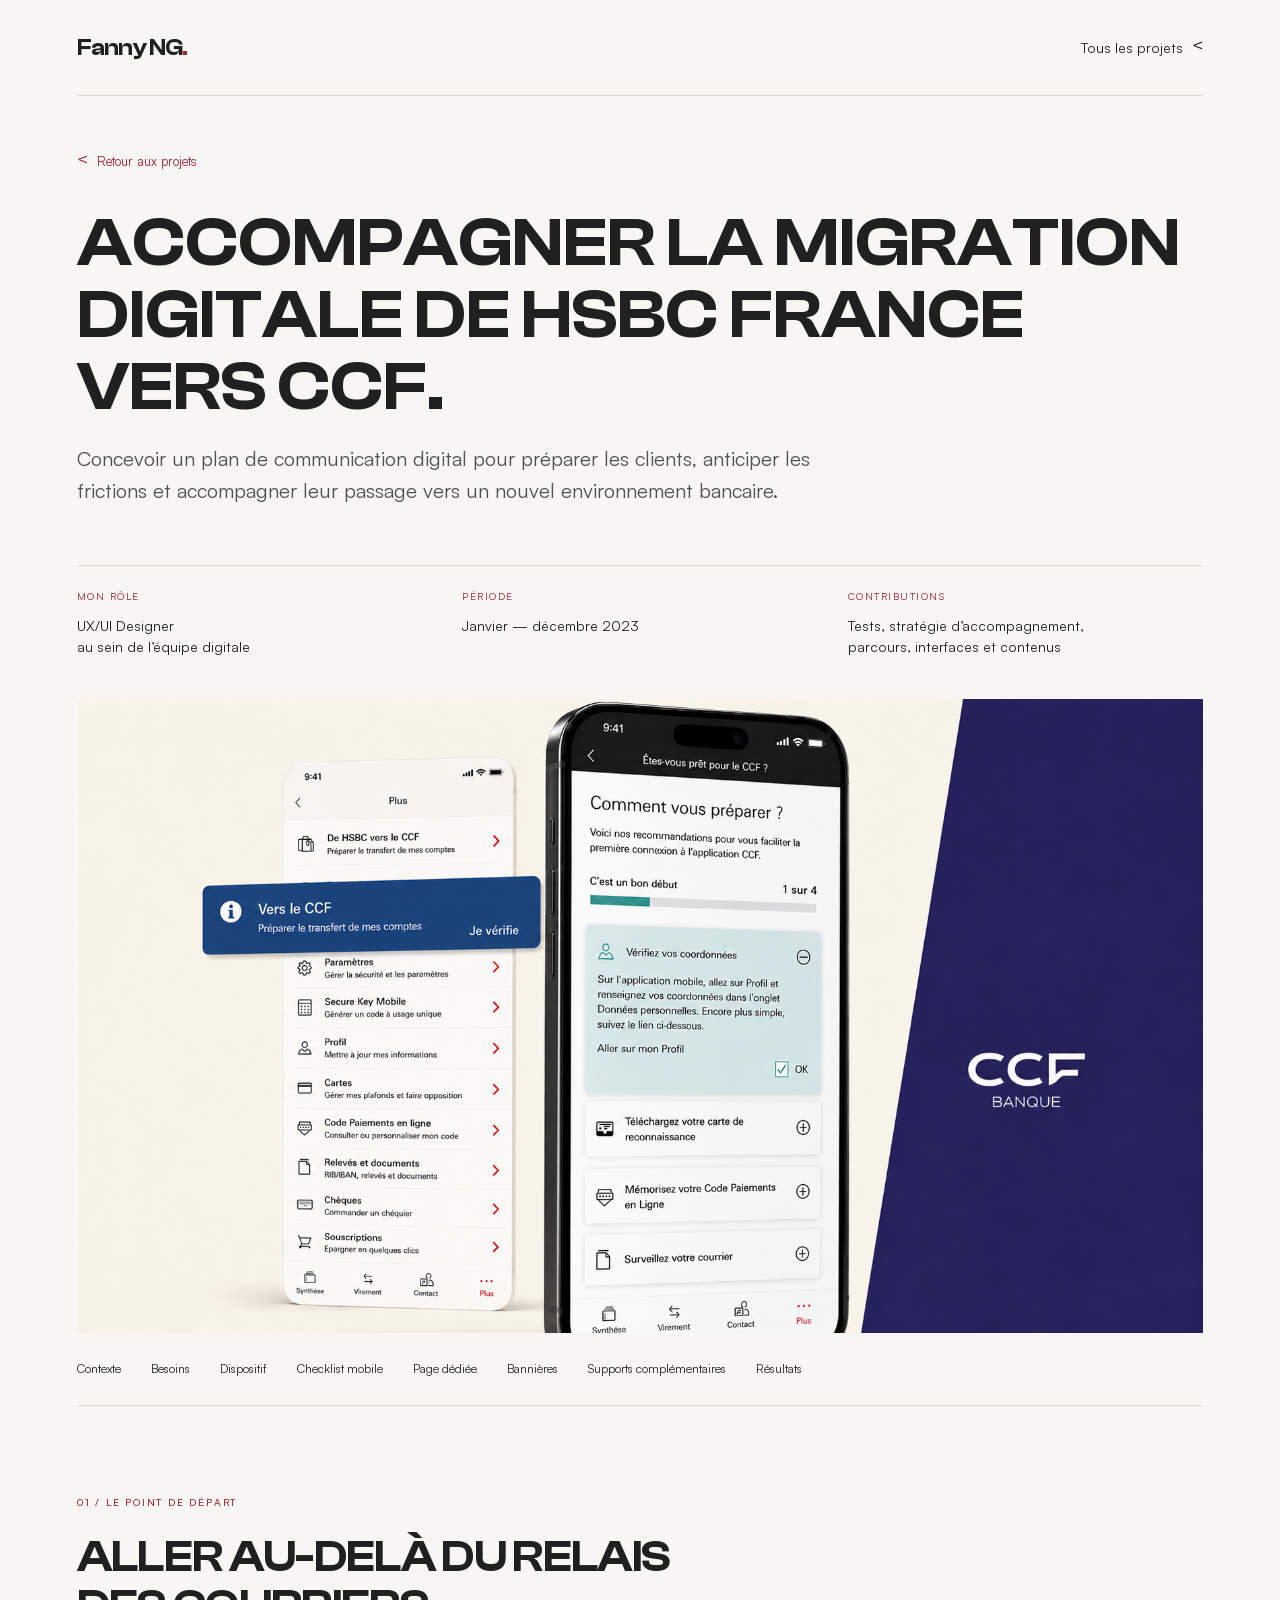
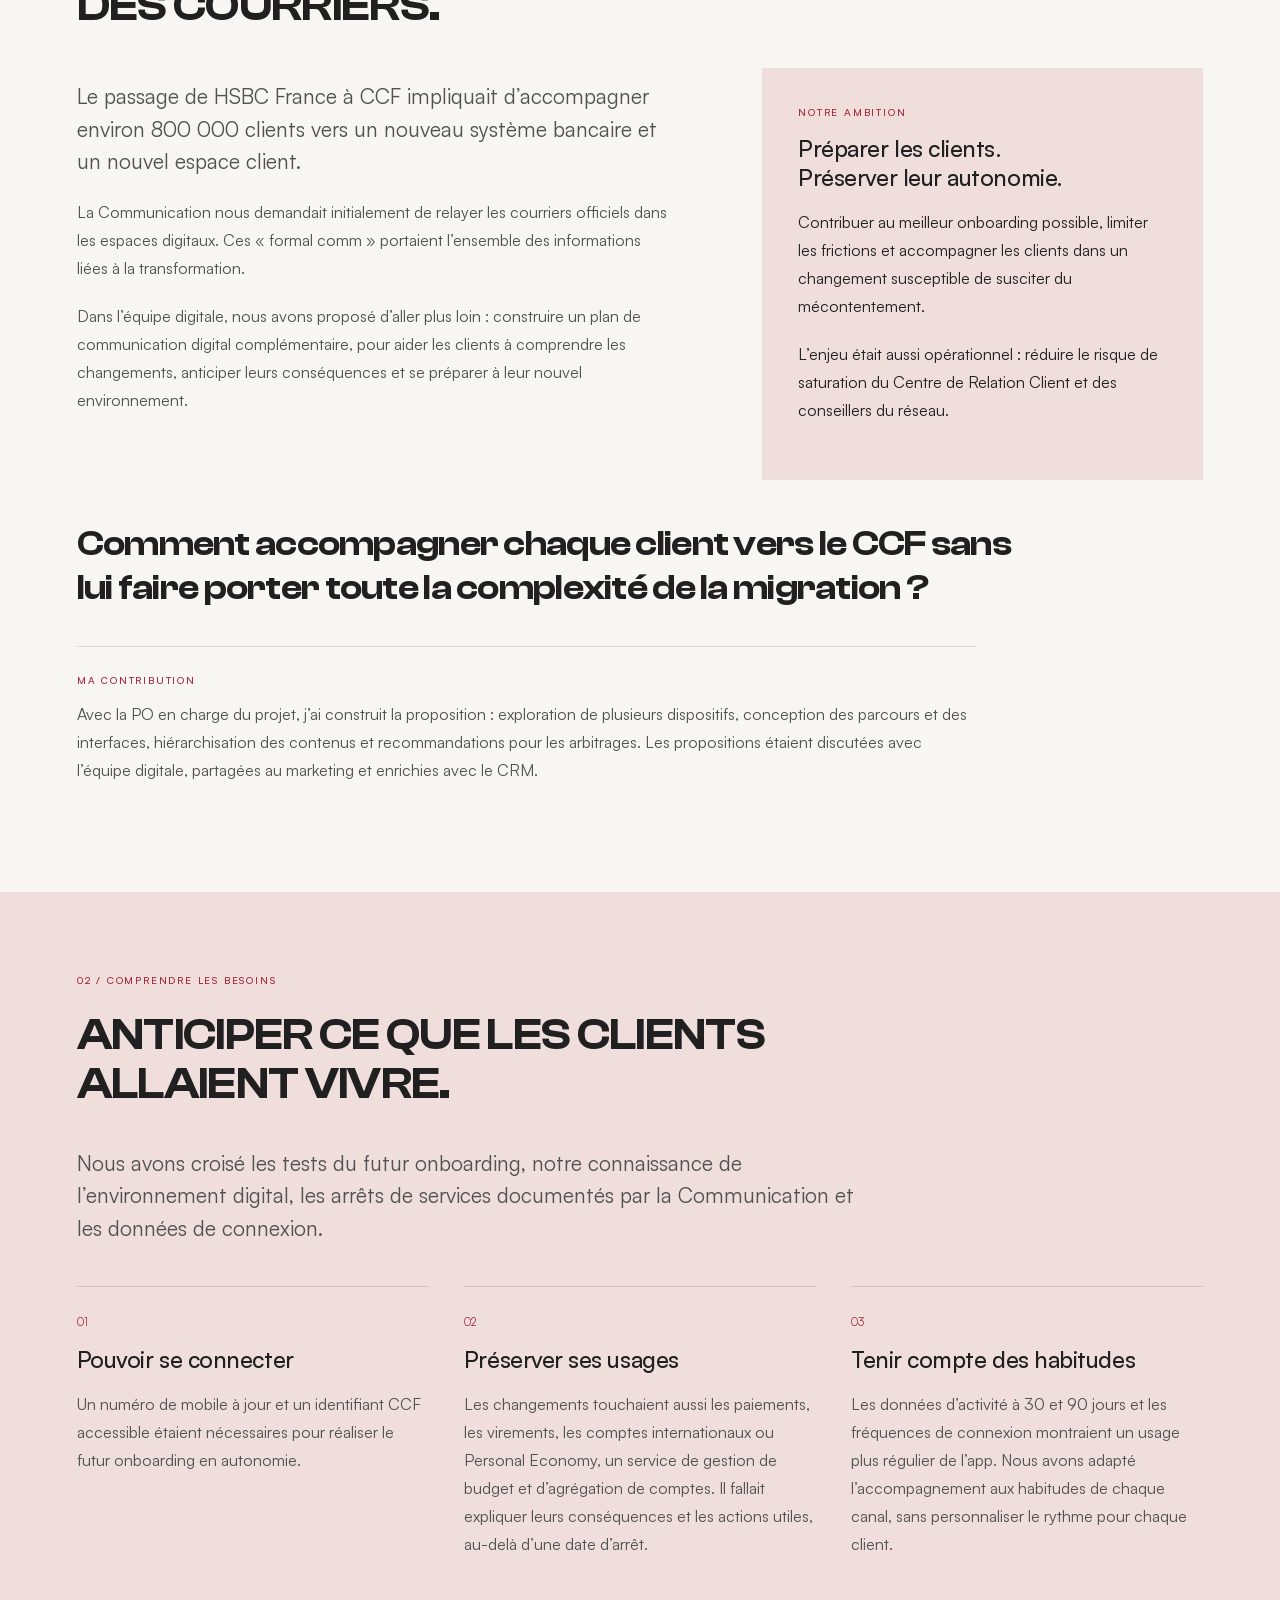
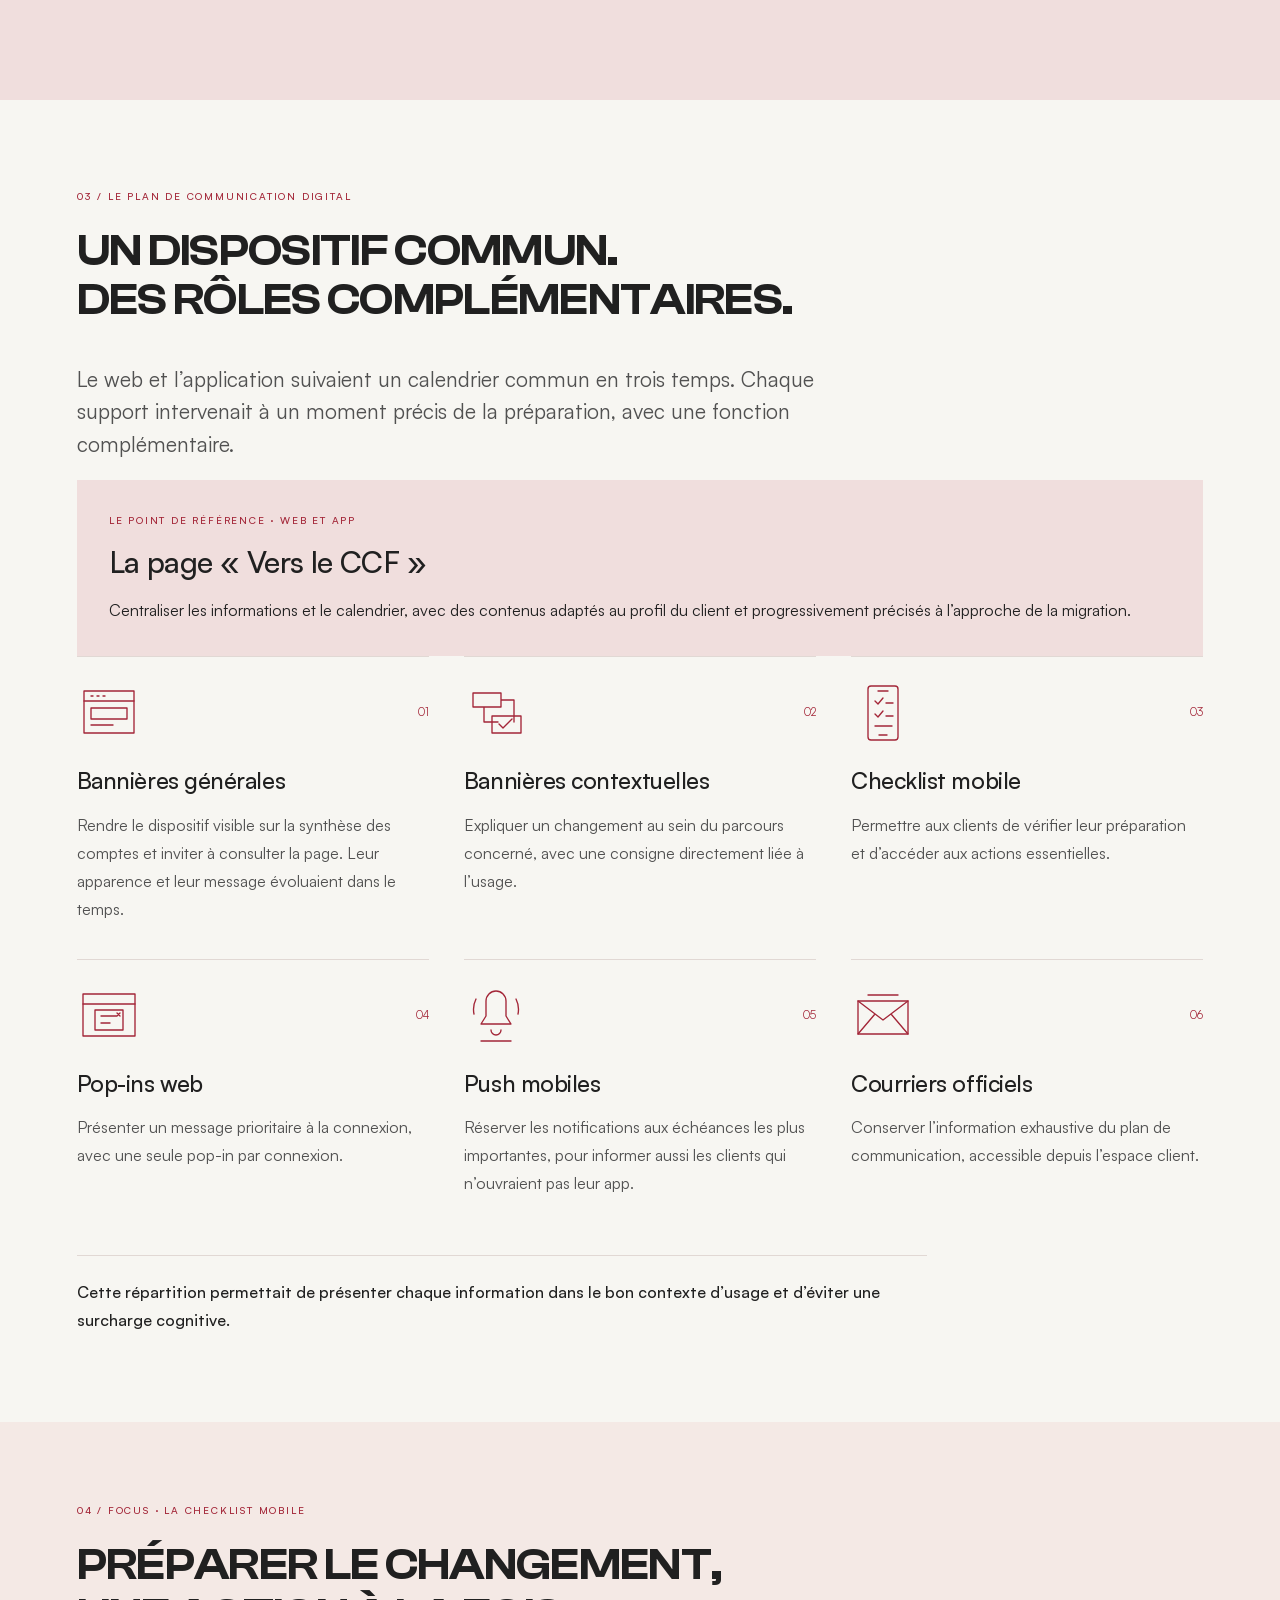
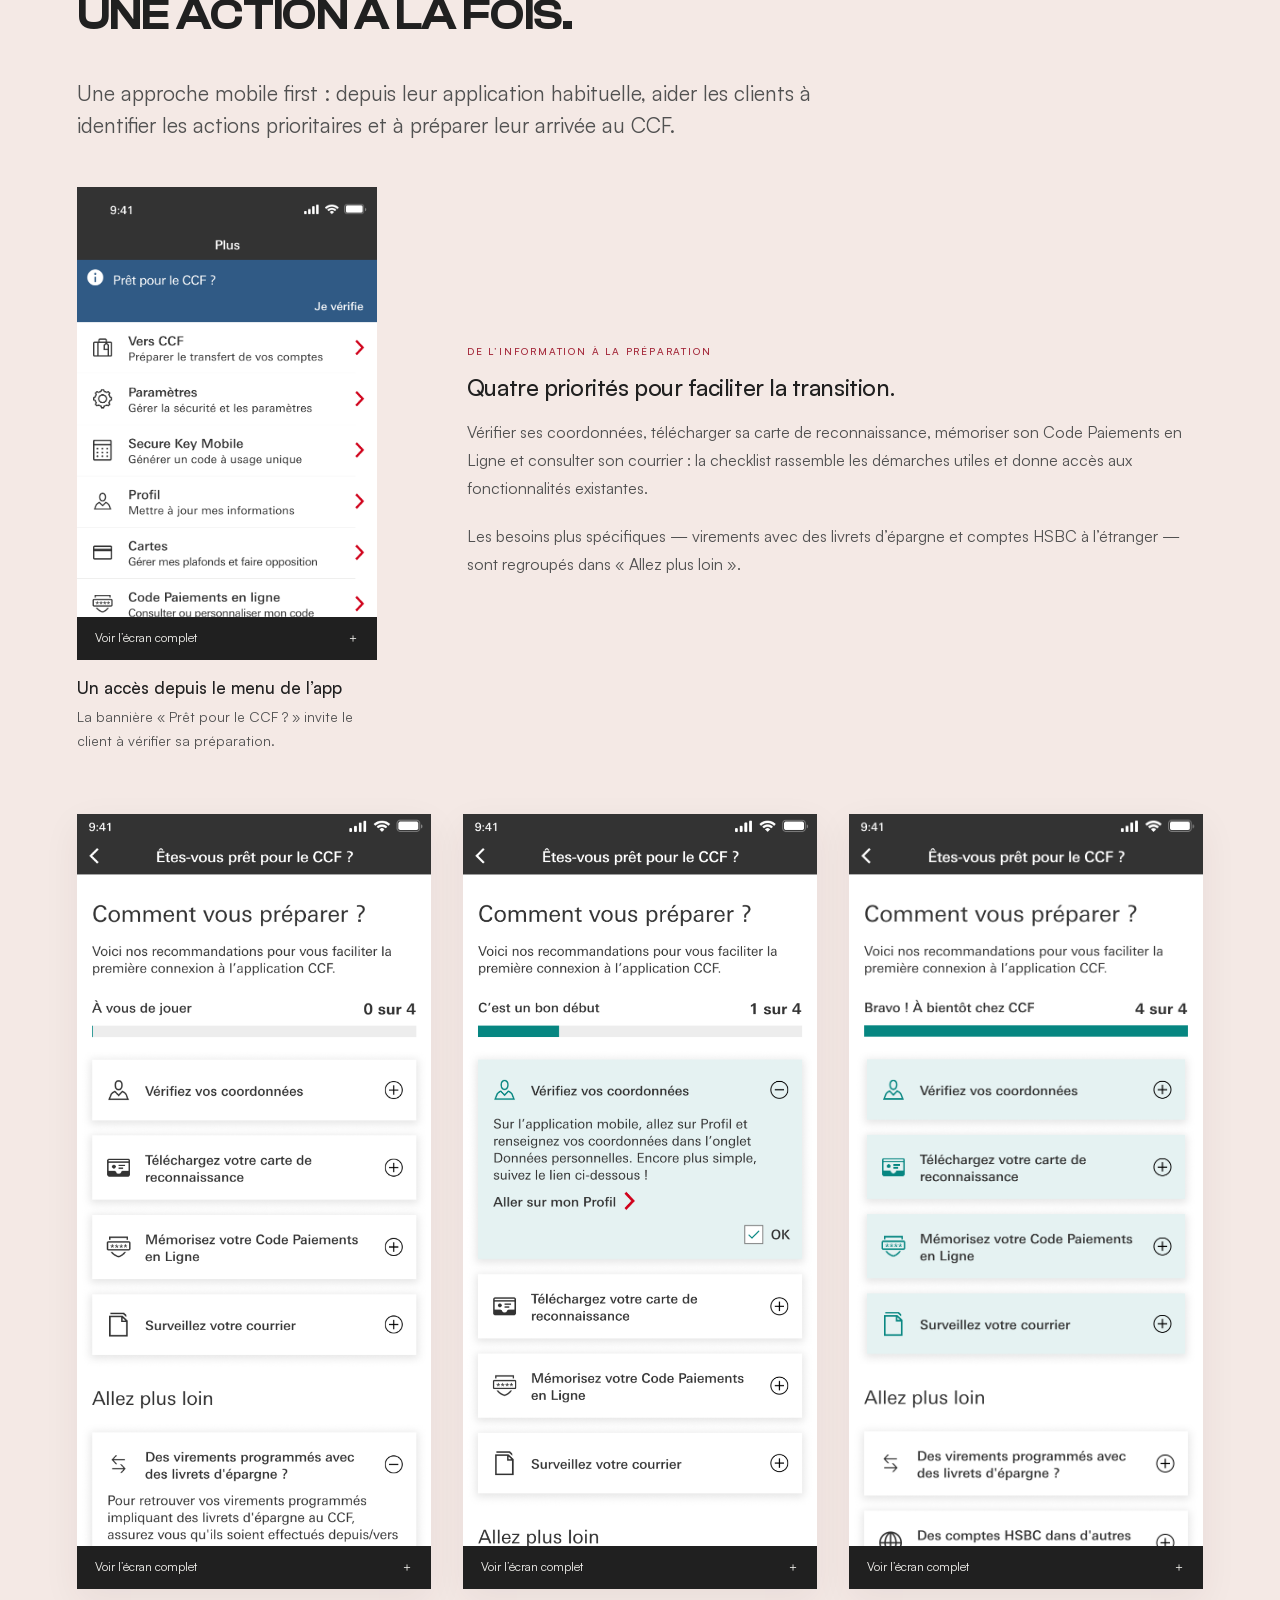
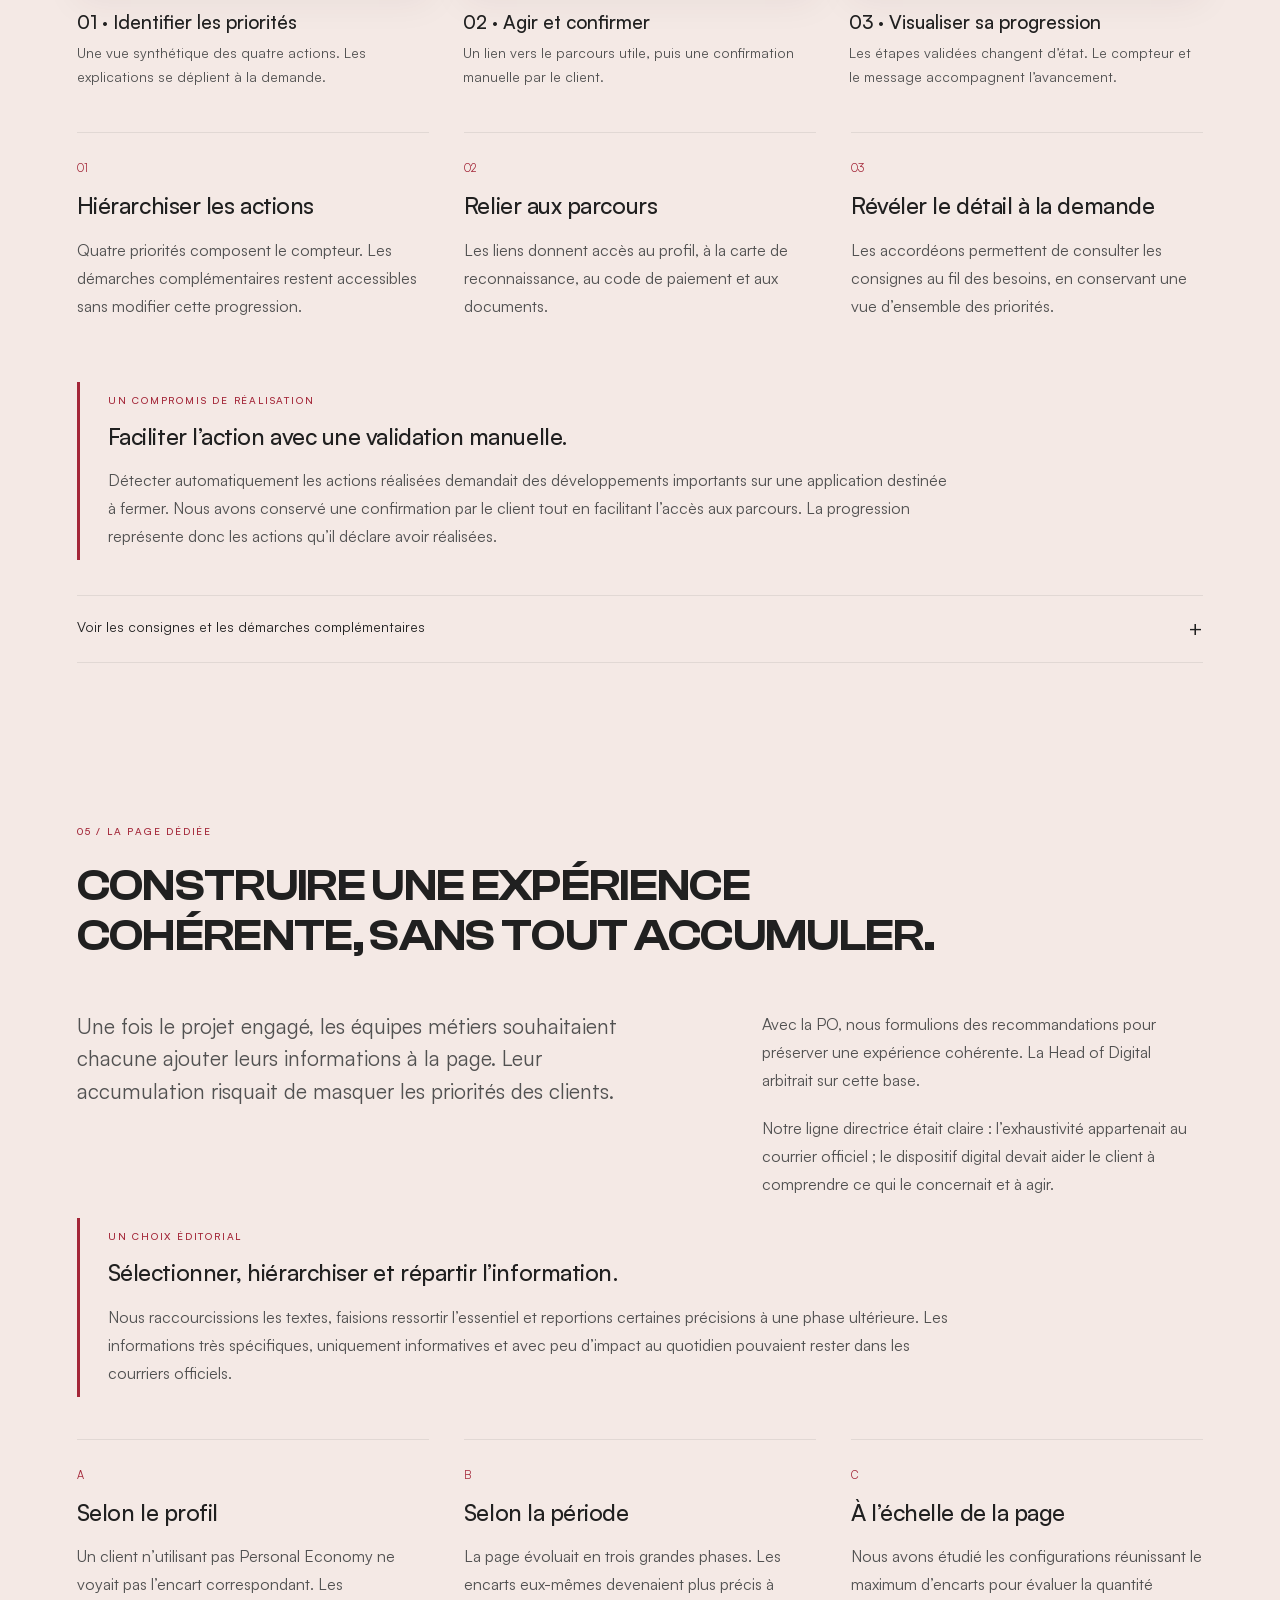
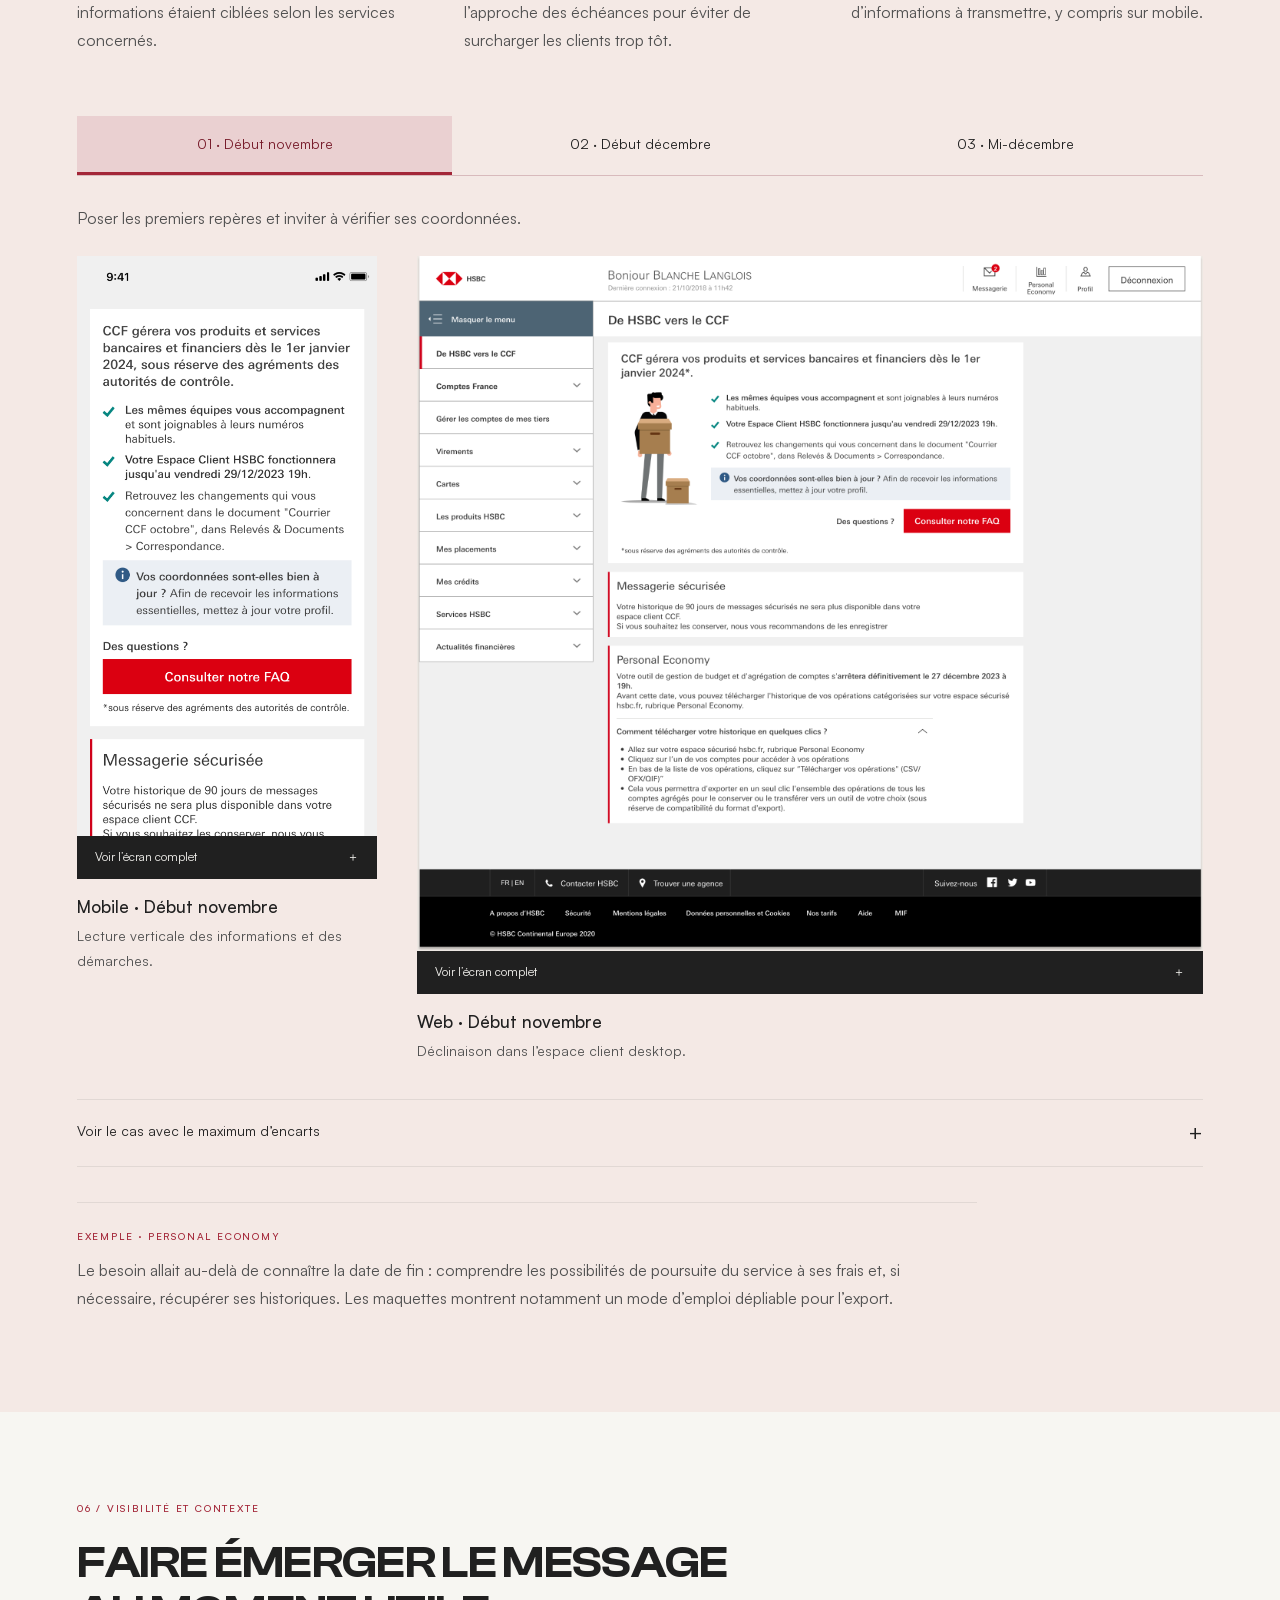
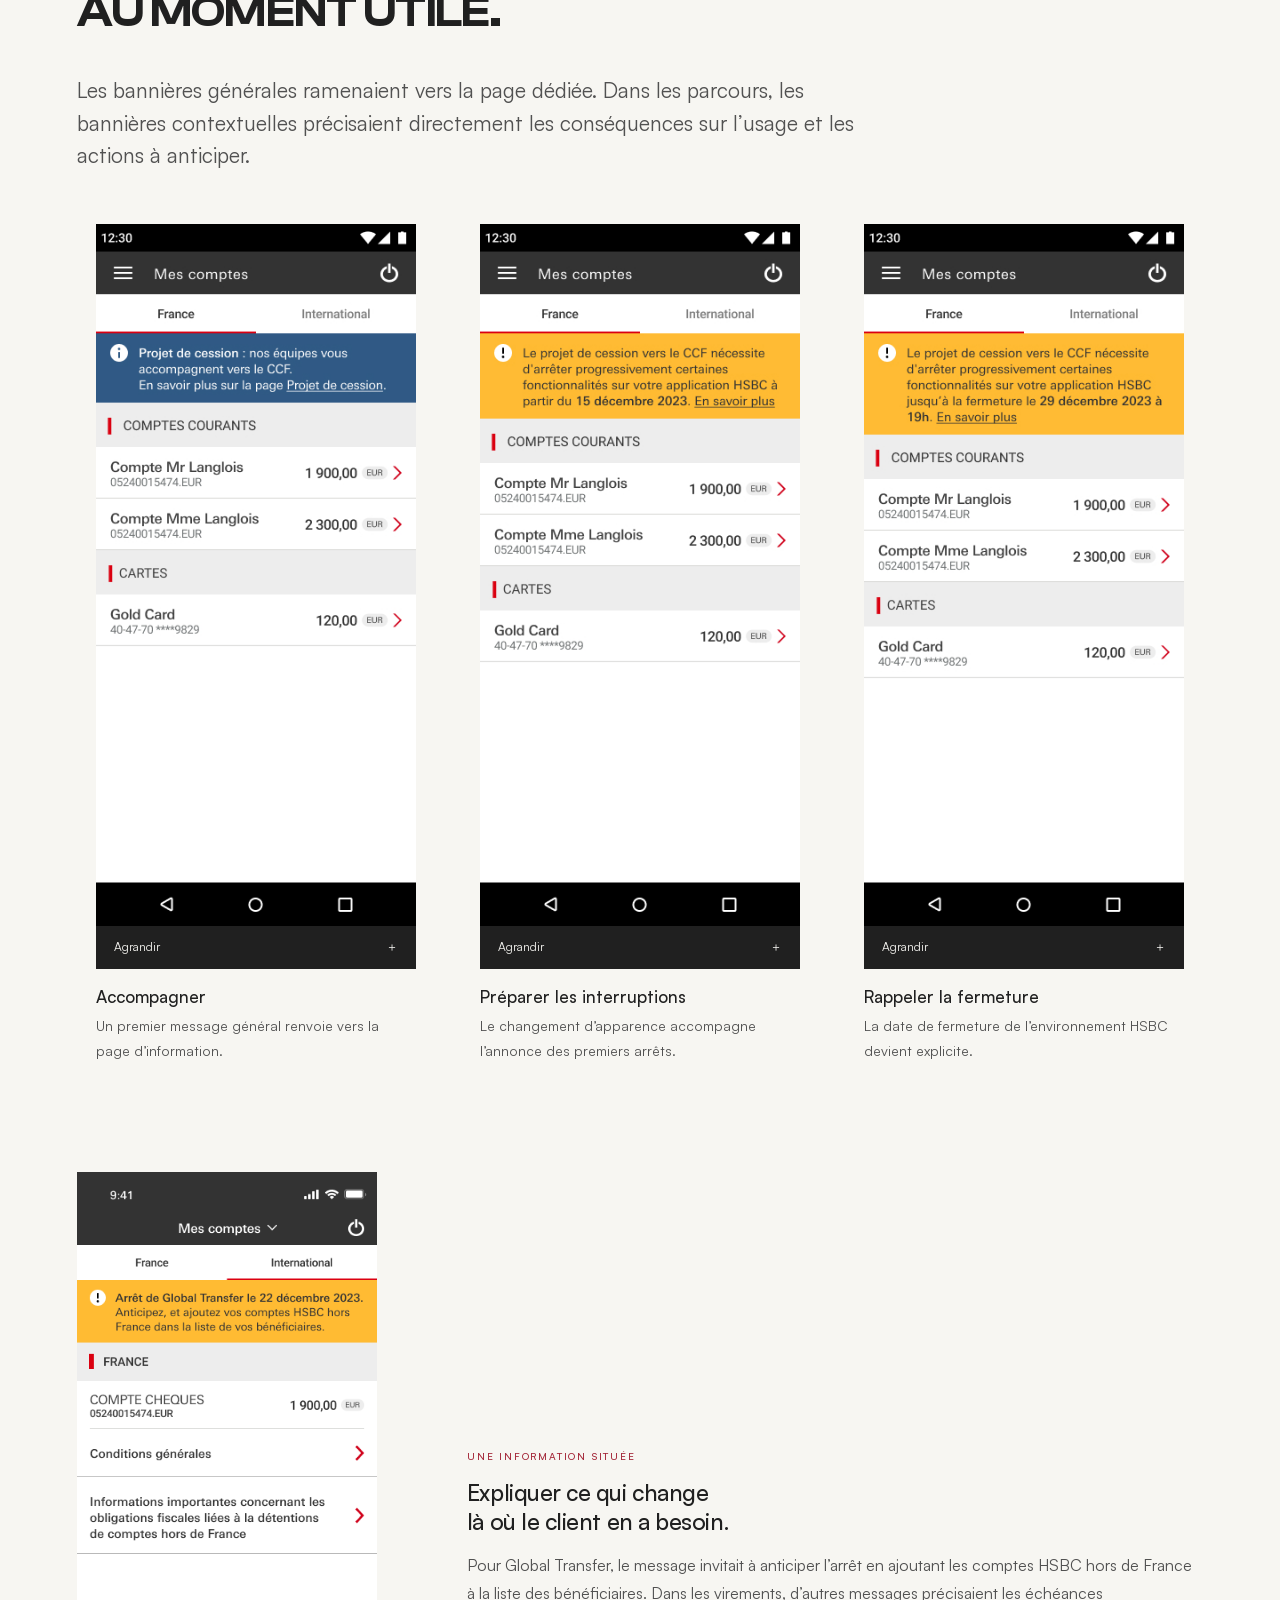
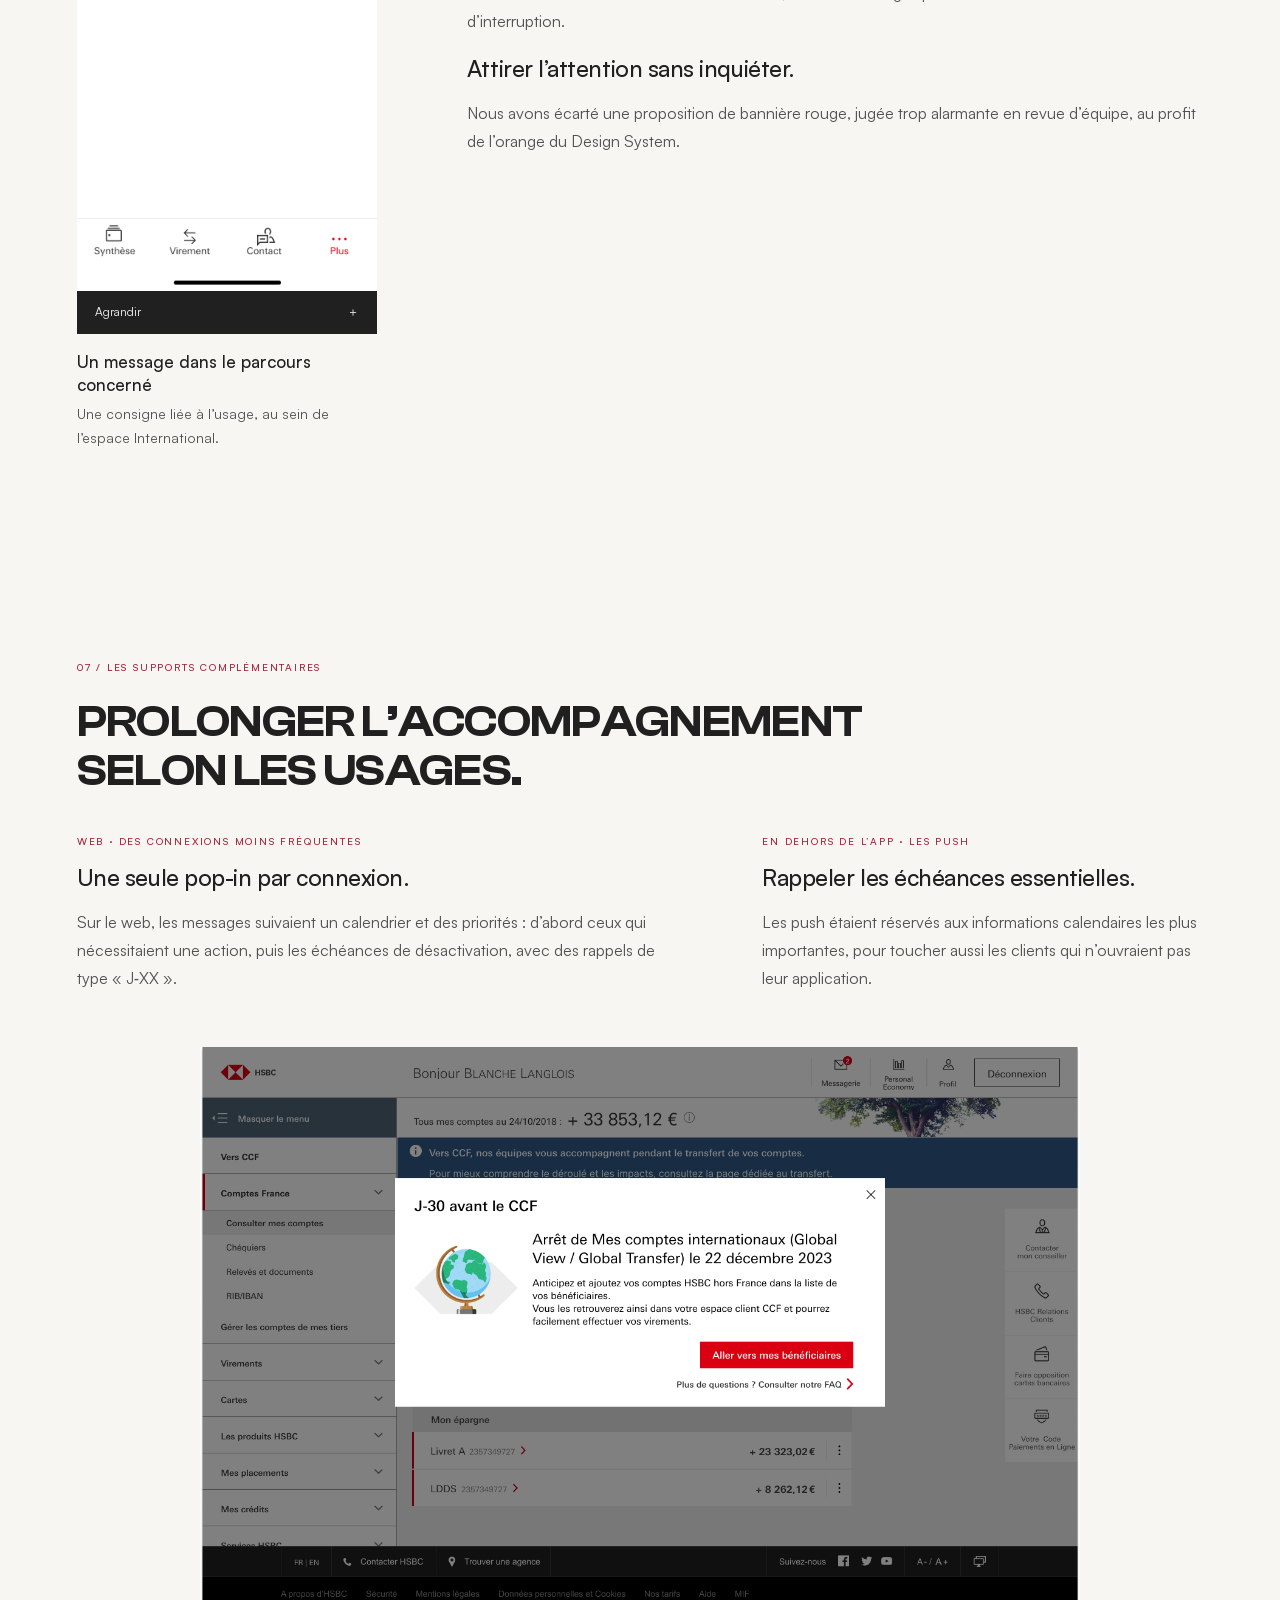
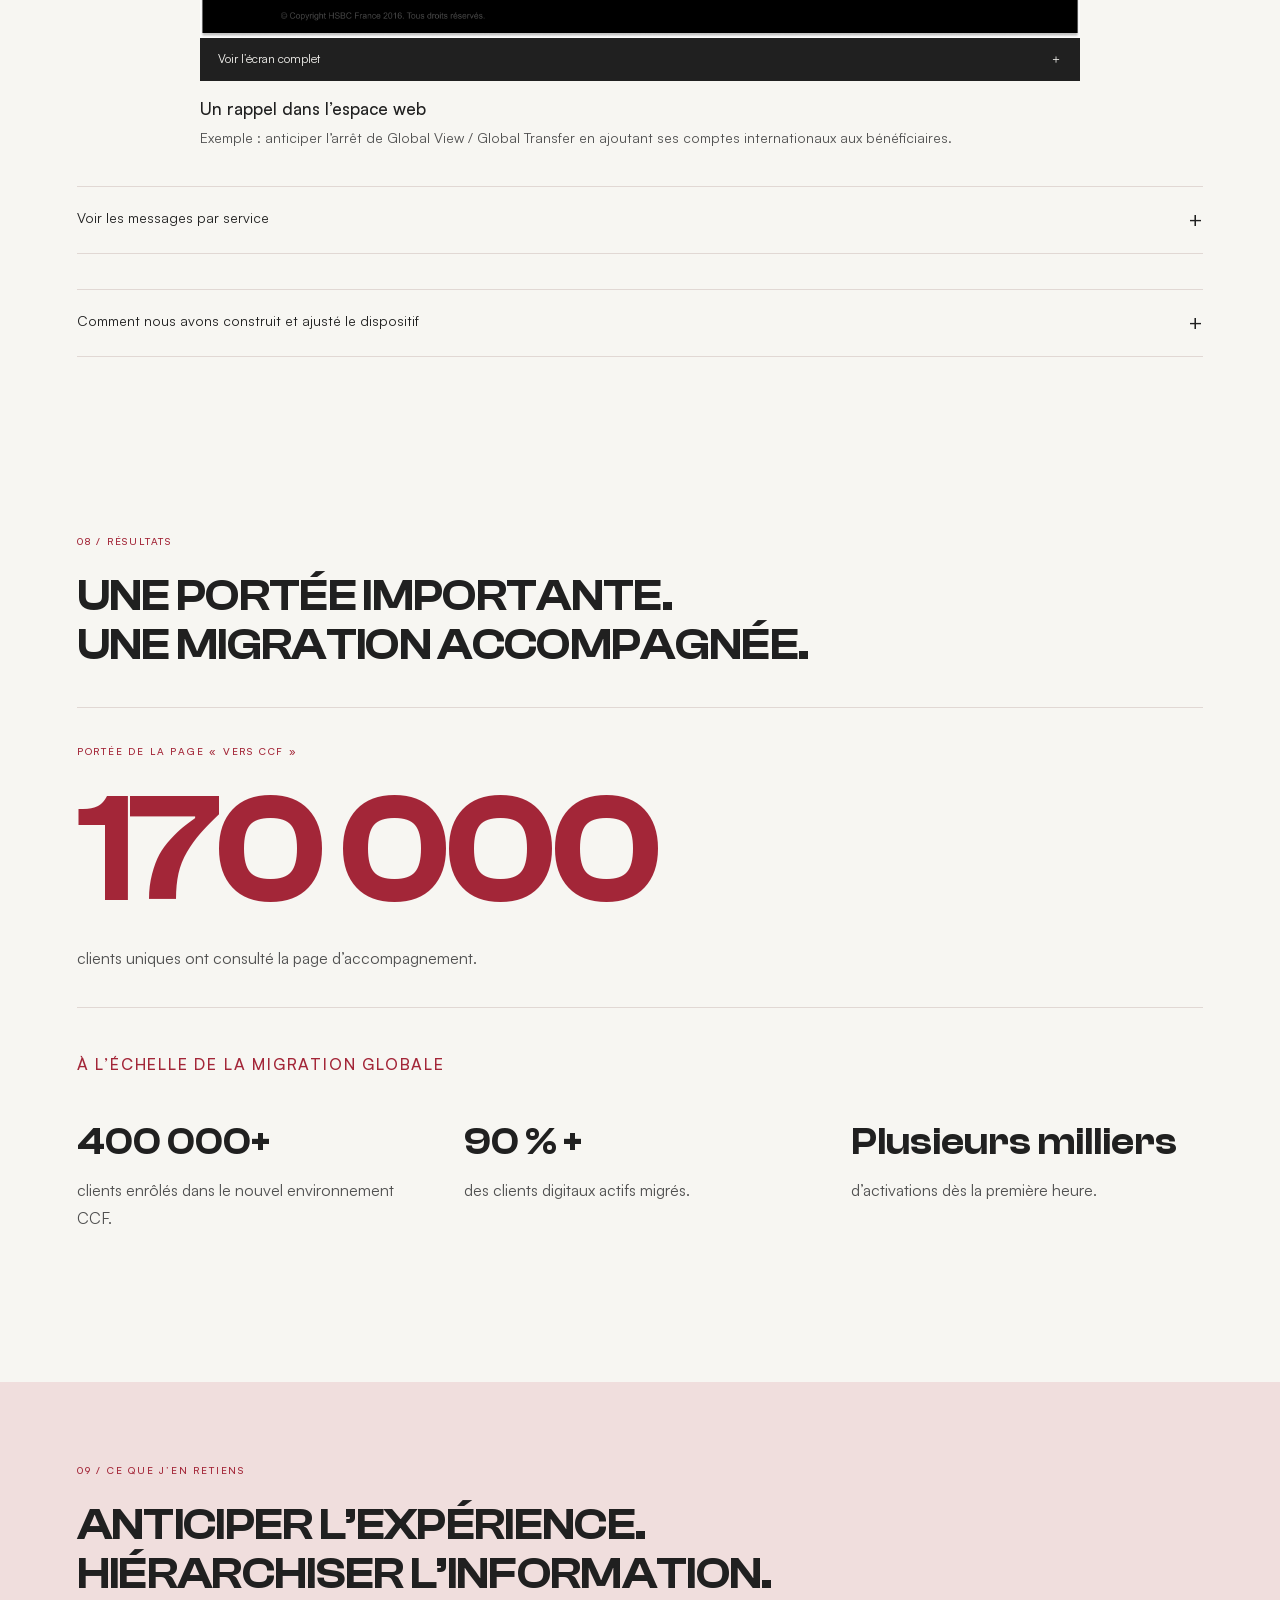
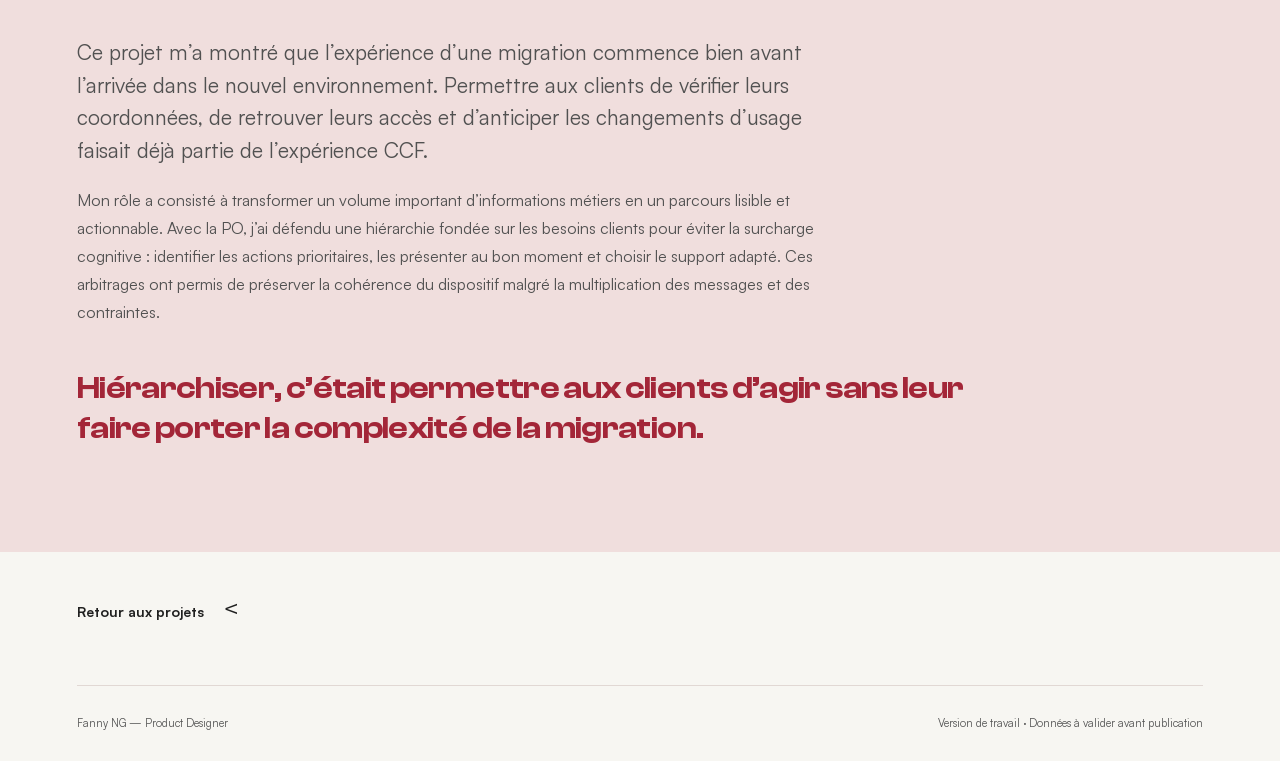
==== projets/migration-hsbc-ccf/index.html @ 3b9e3bff "Séparer le portfolio en pages" ====
<!doctype html><html lang="fr"><head><meta charset="utf-8"><meta name="viewport" content="width=device-width,initial-scale=1"><meta name="description" content="Étude de cas UX : accompagner les clients HSBC France dans leur migration vers CCF, de la stratégie d’information aux interfaces."><title>HSBC → CCF — Fanny NG</title><style>
:root{--bg:#1b201f;--ink:#f1f0e8;--sage:#bfd0b5;--muted:#a9b0a8;--line:#414943;--paper:#f5f4ee;--dark:#252c27}*{box-sizing:border-box}html{scroll-behavior:smooth;scroll-padding-top:85px}body{margin:0;background:var(--bg);color:var(--ink);font-family:Arial,Helvetica,sans-serif;-webkit-font-smoothing:antialiased}a{color:inherit;text-decoration:none}button{font:inherit}a:focus-visible,button:focus-visible,summary:focus-visible{outline:3px solid #87a67b;outline-offset:6px}::selection{background:var(--sage);color:var(--bg)}.wrap{max-width:1440px;margin:auto;padding:0 6vw}.nav{height:96px;display:flex;justify-content:space-between;align-items:center;border-bottom:1px solid var(--line);gap:25px}.brand{font-size:23px;font-weight:700;letter-spacing:-1px}.brand span{color:var(--sage)}nav{display:flex;gap:36px;font-size:14px}nav a{padding:12px 0}nav a:hover{color:var(--sage)}.eyebrow{font-size:11px;letter-spacing:2px;text-transform:uppercase;display:flex;align-items:center;gap:12px}.dot{height:7px;width:7px;background:var(--sage);display:inline-block;border-radius:50%}.hero{padding:76px 0 68px;position:relative}.hero h1{max-width:1000px;font-size:clamp(48px,6.8vw,100px);font-weight:500;line-height:1.01;letter-spacing:-.065em;margin:32px 0}.hero h1 em{font-style:normal;color:var(--sage)}.hero-bottom{display:flex;justify-content:space-between;align-items:end;gap:25px}.hero p{font-size:20px;line-height:1.5;color:var(--muted);max-width:440px;margin:0}.link{display:inline-flex;align-items:center;gap:35px;border-bottom:1px solid var(--sage);padding:15px 0;font-size:14px}.link span{font-size:25px;color:var(--sage)}.section-title{display:flex;align-items:baseline;justify-content:space-between;padding:25px 0;border-top:1px solid var(--line);font-size:12px;letter-spacing:1.5px;text-transform:uppercase}.section-title small{color:var(--muted);font-size:10px}.project{display:grid;grid-template-columns:1.45fr 1fr;gap:0;background:#242b27}.project-image{overflow:hidden;background:#efece3;display:flex;align-items:center}.project-image img{width:100%;display:block;transition:transform .5s}.project:hover img{transform:scale(1.025)}.project-copy{padding:clamp(25px,4vw,60px);display:flex;flex-direction:column;align-items:start;justify-content:center}.project-copy .eyebrow{color:var(--sage);font-size:10px;letter-spacing:1.3px}.project h2{font-size:clamp(27px,3.1vw,46px);font-weight:400;line-height:1.12;letter-spacing:-1.6px;margin:20px 0}.project p{color:var(--muted);font-size:15px;line-height:1.65}.tags{font-size:11px;color:var(--sage);margin:10px 0 20px}.about{display:grid;grid-template-columns:1fr 1.5fr;gap:8vw;padding:110px 0}.about h2{font-size:clamp(35px,4vw,58px);font-weight:400;letter-spacing:-2px;line-height:1.05;margin:22px 0}.about p{font-size:19px;color:#c4c9c0;line-height:1.75;margin-top:0}.practices{display:grid;grid-template-columns:1fr 1fr;gap:15px;margin-top:36px}.practices span{border-top:1px solid var(--line);padding:18px 0;font-size:13px}.contact{background:var(--sage);color:var(--bg);padding:50px;margin-bottom:55px;display:flex;justify-content:space-between;align-items:center;gap:30px}.contact h2{font-size:clamp(30px,4vw,54px);letter-spacing:-2px;font-weight:400;margin:10px 0}.contact p{font-size:14px;line-height:1.6;max-width:360px}.contact small{font-size:10px;letter-spacing:1.5px}.contact details{max-width:300px;font-size:14px;line-height:1.7}.contact summary{cursor:pointer;border-bottom:1px solid;padding:12px 0}.contact details p{font-size:13px}footer{padding:0 0 30px;display:flex;justify-content:space-between;color:var(--muted);font-size:11px;gap:20px}.case{background:var(--paper);color:var(--dark);min-height:100vh}.case .nav{border-color:#d1d6cb}.case nav a:hover{color:#52694a}.case .brand span{color:#62765b}.case-header{padding:60px 0 35px}.back{font-size:13px;color:#64745d}.case h1{font-size:clamp(43px,5.5vw,78px);letter-spacing:-.05em;font-weight:400;line-height:1.07;max-width:1000px;margin:34px 0 20px}.lead{font-size:20px;line-height:1.6;max-width:760px;color:#65705f}.meta{display:grid;grid-template-columns:repeat(3,1fr);border-top:1px solid #cbd2c4;padding:24px 0;gap:30px}.meta small{display:block;font-size:10px;letter-spacing:1.5px;margin-bottom:12px;color:#64745d}.meta p{font-size:14px;line-height:1.5;margin:0}.case-cover{width:100%;display:block;margin:15px 0 55px}.reading{display:grid;grid-template-columns:230px minmax(0,760px);justify-content:space-between;gap:60px}.toc{position:sticky;top:35px;align-self:start}.toc p{font-size:10px;letter-spacing:2px}.toc a{display:block;font-size:12px;color:#64745d;margin:15px 0;line-height:1.5}.toc a:hover{color:#1b201f;text-decoration:underline}.bodycopy h2{font-size:34px;letter-spacing:-1.2px;line-height:1.15;font-weight:500;margin:65px 0 24px;border-top:1px solid #cbd2c4;padding-top:28px}.bodycopy h2:first-child{margin-top:0}.bodycopy h3{font-size:21px;line-height:1.4;font-weight:500;margin:30px 0 14px}.bodycopy p{font-size:17px;line-height:1.85;color:#485043}.bodycopy blockquote{margin:35px 0;padding:28px;background:#e1e7d9;font-size:27px;line-height:1.35;letter-spacing:-.6px}.bodycopy .note{padding:20px;border:1px solid #b8c4ad;font-size:14px}.case footer{color:#64745d;margin-top:70px;padding-top:30px;border-top:1px solid #cbd2c4}.case-return{margin:55px 0;color:#35462e}.hidden{display:none!important}.skip{position:fixed;top:-100px;background:white;color:black;padding:12px;z-index:10}.skip:focus{top:0}
@media(min-width:1600px){.wrap{padding:0 70px}}@media(max-width:800px){.wrap{padding:0 6vw}.nav{height:78px}nav{gap:18px;font-size:12px}.brand{font-size:20px}.hero{padding:50px 0}.hero h1{margin:28px 0;font-size:clamp(45px,8.5vw,70px)}.hero-bottom{align-items:start;flex-direction:column}.hero p{font-size:17px}.project{grid-template-columns:1fr}.project-copy{padding:30px}.project h2{max-width:500px;margin:15px 0}.project p{max-width:500px}.about{grid-template-columns:1fr;gap:20px;padding:65px 0}.about p{font-size:17px}.contact{padding:30px;align-items:start;flex-direction:column}.reading{grid-template-columns:1fr;gap:20px}.toc{position:static;border-bottom:1px solid #cbd2c4;padding-bottom:15px}.toc a{display:inline-block;margin:5px 18px 8px 0}.meta{grid-template-columns:1fr;gap:20px}.case-header{padding-top:35px}.case h1{font-size:45px}.case-cover{margin-bottom:30px}.bodycopy h2{font-size:29px}.bodycopy p{font-size:16px}.section-title small{display:none}footer{font-size:10px}.eyebrow{font-size:9px;letter-spacing:1.4px}}@media(prefers-reduced-motion:reduce){html{scroll-behavior:auto}*{transition:none!important}}

@font-face{font-family:'Cabinet Grotesk';font-weight:500;font-style:normal;font-display:swap;src:url(../../assets/b641ecaaeda27cf0.woff2) format('woff2');}
@font-face{font-family:'Cabinet Grotesk';font-weight:700;font-style:normal;font-display:swap;src:url(../../assets/52208453fddad17e.woff2) format('woff2');}
@font-face{font-family:'Satoshi';font-weight:400;font-style:normal;font-display:swap;src:url(../../assets/50dca57f0b77918e.woff2) format('woff2');}
@font-face{font-family:'Satoshi';font-weight:500;font-style:normal;font-display:swap;src:url(../../assets/af02a72246f53ad4.woff2) format('woff2');}
@font-face{font-family:'Satoshi';font-weight:700;font-style:normal;font-display:swap;src:url(../../assets/353a7fbfb4475f0c.woff2) format('woff2');}
@font-face{font-family:'Cabinet Grotesk';font-weight:500;font-style:normal;font-display:swap;src:url(../../assets/b641ecaaeda27cf0.woff2) format('woff2');}
@font-face{font-family:'Cabinet Grotesk';font-weight:700;font-style:normal;font-display:swap;src:url(../../assets/52208453fddad17e.woff2) format('woff2');}
/* Typographies : Cabinet Grotesk / Satoshi — Indian Type Foundry, Fontshare */
body{font-family:'Satoshi',Arial,Helvetica,sans-serif}
h1,h2,h3,.brand{font-family:'Cabinet Grotesk','Satoshi',sans-serif}
.hero h1{font-weight:500;letter-spacing:-.035em;line-height:1.04;font-size:clamp(46px,6.5vw,94px)}
.project h2,.about h2,.contact h2{font-weight:500;letter-spacing:-.025em}
.brand{font-weight:700;letter-spacing:-.035em}
.case h1{font-weight:500;letter-spacing:-.035em}
.bodycopy h2{font-weight:700;letter-spacing:-.025em}
.bodycopy h3{font-weight:500;letter-spacing:-.01em}
.bodycopy blockquote{font-family:'Cabinet Grotesk','Satoshi',sans-serif;font-weight:500}
@media(max-width:800px){.hero h1{font-size:clamp(42px,8vw,64px);letter-spacing:-.035em}.case h1{font-size:clamp(38px,7vw,45px)}}

/* Essai : titres en capitales */
h1,h2,h3{text-transform:uppercase}
.hero h1{font-size:clamp(36px,5.35vw,77px);letter-spacing:-.025em;line-height:1.08;font-weight:500}
.project h2{font-size:clamp(25px,2.7vw,39px);letter-spacing:-.015em;line-height:1.15}
.about h2,.contact h2{font-size:clamp(30px,3.5vw,50px);letter-spacing:-.015em;line-height:1.12}
.case h1{font-size:clamp(36px,4.6vw,66px);letter-spacing:-.02em;line-height:1.12}
.bodycopy h2{font-size:29px;letter-spacing:0;line-height:1.2}
.bodycopy h3{font-size:18px;letter-spacing:.025em;line-height:1.5}
@media(max-width:800px){.hero h1{font-size:clamp(26px,5.35vw,43px);letter-spacing:-.025em;line-height:1.14}.case h1{font-size:clamp(30px,5.7vw,43px)}.bodycopy h2{font-size:25px}.about h2,.contact h2{font-size:clamp(29px,6vw,42px)}}
@font-face{font-family:'Clash Display';font-style:normal;font-weight:600;font-display:swap;src:url(../../assets/e748ea11c49f39ae.woff2) format('woff2');}
/* Essai typographique : Clash Display Semibold */
h1,h2,h3,.brand,.bodycopy blockquote{font-family:'Clash Display','Satoshi',sans-serif;font-weight:600}
.hero h1{font-weight:600;letter-spacing:-.015em;font-size:clamp(34px,5.1vw,73px);line-height:1.12}
.project h2,.about h2,.contact h2,.case h1,.bodycopy h2,.bodycopy h3{font-weight:600;letter-spacing:0}
@media(max-width:800px){.hero h1{font-size:clamp(24px,5.1vw,41px);letter-spacing:-.015em}}

/* Direction claire — blanc cassé, encre et sauge */
:root{--bg:#f7f6f2;--ink:#181a17;--sage:#c4d0bc;--muted:#5a6156;--line:#dedfd7;--paper:#f7f6f2;--dark:#181a17;--green:#485d42}
.brand span,nav a:hover,.link span{color:var(--green)}
.dot{background:var(--green)}
.hero h1 em{color:var(--ink);background:linear-gradient(transparent 57%,var(--sage) 57%,var(--sage) 94%,transparent 94%);box-decoration-break:clone;-webkit-box-decoration-break:clone}
.hero-bottom .link{border-color:var(--green)}
.project{background:#e8edE3}
.project-copy .eyebrow,.tags{color:var(--green)}
.project-copy .link{border-color:var(--green)}
.about{padding:95px 0 30px}
.about p{color:#485043}
.expertise{padding:10px 0 85px}
.practices{display:grid;grid-template-columns:repeat(4,minmax(0,1fr));gap:0;margin:0;border-bottom:1px solid var(--line)}
.practice{padding:24px 24px 30px;border-right:1px solid var(--line)}
.practice:first-child{padding-left:0}.practice:last-child{border-right:0}
.practices .practice-num{display:block;padding:0;border:0;color:var(--green);font-size:11px;letter-spacing:1px}
.practice svg{display:block;width:140px;height:130px;color:var(--green);margin:22px 0 30px}
.practice h3{font-family:'Satoshi',sans-serif;font-weight:500;text-transform:none;font-size:20px;letter-spacing:-.3px;line-height:1.3;margin:0 0 12px}
.practice p{font-size:14px;line-height:1.7;color:var(--muted);margin:0}
.contact{color:var(--ink)}
.case .brand span{color:var(--green)}
.bodycopy blockquote{background:#e3e9dc}
a:focus-visible,button:focus-visible,summary:focus-visible{outline-color:var(--green)}
@media(max-width:800px){.about{padding:65px 0 20px}.practices{grid-template-columns:repeat(2,minmax(0,1fr))}.practice{padding:25px 18px;border-bottom:1px solid var(--line)}.practice:nth-child(odd){padding-left:0}.practice:nth-child(even){border-right:0}.practice svg{width:110px;height:110px}.practice h3{font-size:18px}.expertise{padding-bottom:55px}}
@media(max-width:380px){.practice h3{font-size:16px}.practice p{font-size:13px}}

/* Visuel projet bord à bord, sur toute la hauteur */
.project{align-items:stretch}
.project-image{position:relative;min-width:0;min-height:0;padding:0;margin:0;align-self:stretch;display:block}
.project-image img{position:absolute;inset:0;width:100%;height:100%;max-width:none;object-fit:cover;object-position:center;display:block;margin:0}
@media(max-width:800px){.project-image{aspect-ratio:1672 / 941}}

/* Hero typographique pleine largeur, CTA prioritaire */
.hero{padding:66px 0 64px}
.hero h1{max-width:none;width:100%;font-size:clamp(44px,5.6vw,80px);line-height:1.11;letter-spacing:-.025em;margin:36px 0 32px}
.hero-line{display:block}
.hero-bottom{display:flex;flex-direction:column;align-items:flex-start;gap:27px}
.hero-bottom p{max-width:850px;font-size:clamp(20px,1.8vw,26px);line-height:1.5;color:var(--ink);font-weight:500;text-wrap:pretty}
.hero-bottom .hero-cta{display:inline-flex;align-items:center;justify-content:space-between;gap:32px;min-height:58px;padding:17px 24px;background:var(--ink);color:var(--bg);border:1px solid var(--ink);font-size:15px;font-weight:700;line-height:1.4;transition:background .18s,color .18s,transform .18s}
.hero-bottom .hero-cta span{color:var(--sage);font-size:23px;line-height:1}
.hero-bottom .hero-cta:hover{background:var(--green);border-color:var(--green);transform:translateY(-2px)}
.hero-bottom .hero-cta:focus-visible{outline:3px solid var(--green);outline-offset:5px}
@media(max-width:1000px){.hero h1{font-size:5.6vw}}
@media(max-width:600px){.hero{padding:42px 0}.hero h1{font-size:clamp(32px,8.8vw,52px);line-height:1.1;margin:28px 0 24px}.hero-line{display:inline}.hero-bottom p{font-size:20px;max-width:100%}.hero-bottom{gap:24px}.hero-bottom .hero-cta{min-height:56px;padding:16px 22px}}
@media(prefers-reduced-motion:reduce){.hero-bottom .hero-cta:hover{transform:none}}

/* Centrage horizontal des illustrations dans chaque colonne */
.practice svg{margin-left:auto;margin-right:auto}
.practice:first-child svg{transform:translateX(12px)}
@media(max-width:800px){.practice:nth-child(odd) svg{transform:translateX(9px)}.practice:nth-child(even) svg{transform:none}}

/* Une signature en mouvement — édition claire */
#home>.wrap>.nav{position:sticky;top:0;z-index:20;background:rgba(247,246,242,.96);backdrop-filter:blur(12px);height:82px}
#home nav a{position:relative}
#home nav a::after{content:'';position:absolute;bottom:5px;left:0;width:100%;height:2px;background:var(--green);transform:scaleX(0);transform-origin:left;transition:transform .22s}
#home nav a:hover::after,#home nav a[aria-current="location"]::after{transform:scaleX(1)}
.hero{padding-top:62px;padding-bottom:56px}
.hero-bottom{flex-direction:row;align-items:center;justify-content:space-between;gap:40px}
.hero-message{flex:1;min-width:0}.hero-message p{font-size:clamp(20px,1.8vw,26px);margin-bottom:27px;max-width:750px}
.hero-cta span{display:inline-block;transition:transform .2s}.hero-cta:hover span{transform:translate(3px,-3px)}
.clarity-art{width:300px;flex:0 0 300px;color:var(--green)}
.clarity-svg{display:block;width:100%;height:auto;overflow:visible}
.clarity-guides{opacity:.13}
.clarity-caption{display:flex;align-items:center;justify-content:space-between;font-size:9px;letter-spacing:1px;text-transform:uppercase;margin-top:10px;padding:0 18px}
.replay{display:grid;place-items:center;min-width:44px;min-height:44px;background:transparent;border:1px solid #a5b39b;color:var(--green);border-radius:50%;font-size:21px;cursor:pointer;transition:background .2s}
.replay:hover{background:var(--sage)}
.module{transform-box:fill-box;transform-origin:center}
.clarity-art.play .module{animation:assemble 1.7s cubic-bezier(.22,.75,.2,1) both;animation-delay:var(--delay)}
.m1{--x:35px;--y:30px;--r:-35deg;--delay:0s}.m2{--x:-65px;--y:64px;--r:20deg;--delay:.06s}.m3{--x:70px;--y:45px;--r:90deg;--delay:.12s}.m4{--x:-45px;--y:-35px;--r:-55deg;--delay:.18s}.m5{--x:112px;--y:-55px;--r:0deg;--delay:.1s}.m6{--x:-60px;--y:-15px;--r:45deg;--delay:.14s}.m7{--x:20px;--y:-60px;--r:35deg;--delay:.2s}.m8{--x:-65px;--y:10px;--r:-90deg;--delay:.24s}
@keyframes assemble{from{transform:translate(var(--x),var(--y)) rotate(var(--r));opacity:.35}to{transform:translate(0,0) rotate(0);opacity:1}}
.project{display:block;background:transparent;margin-bottom:100px}
.project-image{width:100%;aspect-ratio:1672 / 941;overflow:hidden;background:#eeece4}
.project-image img{object-fit:cover;transition:transform .7s cubic-bezier(.2,.7,.2,1)}
.project:hover img,.project:focus-visible img{transform:scale(1.025)}
.project-open{position:absolute;right:28px;bottom:28px;display:grid;place-items:center;width:70px;height:70px;border-radius:50%;background:var(--ink);color:var(--bg);font-size:34px;z-index:2;transform:translateY(10px);opacity:0;transition:transform .25s,opacity .25s}
.project:hover .project-open,.project:focus-visible .project-open{opacity:1;transform:none}
.project-copy{padding:28px 0 0;display:grid;grid-template-columns:1.3fr 1fr;gap:12px 5vw;align-items:start}
.project-copy .eyebrow{grid-column:1/-1;font-size:11px;margin-bottom:5px}
.project-copy h2{grid-column:1;grid-row:2/5;font-size:clamp(29px,3.4vw,49px);line-height:1.14;margin:0}
.project-copy p{grid-column:2;margin:0;font-size:16px;line-height:1.65}
.project-copy .tags{grid-column:2;margin:0;font-size:11px}
.project-copy>.link{grid-column:2;justify-self:start;padding:10px 0;font-weight:500}
.about{position:relative;padding:84px 0;margin:0 0 76px;grid-template-columns:1fr 1fr;gap:7vw;background:var(--sage)}
.about::before{content:'';position:absolute;z-index:-1;inset:0 calc((min(1440px,100vw) - 100vw)/2 - 6vw);background:var(--sage)}
.about{isolation:isolate}.about h2{font-size:clamp(44px,5.4vw,78px);line-height:1.05;letter-spacing:-.025em;margin:28px 0 0}
.about p{color:var(--ink);font-size:18px;line-height:1.75}.about>div:nth-child(2){padding-top:39px}.about p:last-child{margin-bottom:0}
.expertise{padding-bottom:90px}.practice{transition:background .2s}.practice:hover,.practice:focus-visible{background:#edf0e7}.practice:focus-visible{outline:2px solid var(--green);outline-offset:-2px}
.practice svg circle,.practice svg rect,.practice svg path{transform-box:fill-box;transform-origin:center;transition:transform .6s cubic-bezier(.2,.7,.2,1),fill .4s}
.practice:nth-child(1):hover svg circle:first-child,.practice:nth-child(1):focus-visible svg circle:first-child{transform:scale(1.17)}
.practice:nth-child(2):hover svg circle:first-child,.practice:nth-child(2):focus-visible svg circle:first-child{transform:translateX(8px)}
.practice:nth-child(2):hover svg circle:nth-child(2),.practice:nth-child(2):focus-visible svg circle:nth-child(2){transform:translateX(-8px)}
.practice:nth-child(3) svg path{stroke-dasharray:180;stroke-dashoffset:0}
.practice:nth-child(3):hover svg path,.practice:nth-child(3):focus-visible svg path{animation:trace-path .8s ease both}
.practice:nth-child(4):hover svg path,.practice:nth-child(4):focus-visible svg path{transform:translateY(-5px);fill:#c4d0bc}
@keyframes trace-path{from{stroke-dashoffset:180}to{stroke-dashoffset:0}}
.contact{background:var(--ink);color:var(--bg);padding:56px;margin-bottom:42px}
.contact h2{color:var(--sage)}.contact details summary{color:var(--bg)}
@media(min-width:1600px){.about::before{inset:0 calc((1440px - 100vw)/2 - 70px)}}
@media(hover:none){.project-open{opacity:1;transform:none}}
@media(max-width:1000px){.clarity-art{width:240px;flex-basis:240px}.hero-message p{font-size:22px}.about{gap:5vw}.about p{font-size:17px}}
@media(max-width:800px){#home>.wrap>.nav{height:72px}.hero{padding-top:42px}.project{margin-bottom:65px}.project-copy{grid-template-columns:1fr}.project-copy .eyebrow,.project-copy h2,.project-copy p,.project-copy .tags,.project-copy>.link{grid-column:1;grid-row:auto}.project-copy h2{font-size:34px}.project-copy p{max-width:640px}.about{grid-template-columns:1fr;padding:55px 0;gap:25px;margin-bottom:50px}.about>div:nth-child(2){padding-top:0}.about h2{font-size:clamp(44px,8vw,64px)}.about h2 br{display:none}.about h2 br::after{content:' '}.contact{padding:32px}.project-open{width:48px;height:48px;right:16px;bottom:16px;font-size:25px;opacity:1;transform:none}}
@media(max-width:600px){.hero-bottom{flex-direction:column;align-items:stretch;gap:26px}.hero-message p{font-size:20px}.clarity-art{width:230px;flex-basis:auto;align-self:flex-end}.clarity-caption{font-size:8px}.hero{padding-bottom:38px}.project-copy h2{font-size:29px}.expertise{padding-bottom:55px}.contact h2{font-size:32px}}
@media(prefers-reduced-motion:reduce){html{scroll-behavior:auto!important}*,*::before,*::after{animation:none!important;transition:none!important}.replay{display:none}.project:hover img,.project:focus-visible img,.hero-cta:hover span{transform:none}.module{transform:none!important;opacity:1!important}}

/* Grand dessin de fond, mise en ordre liée au défilement */
.hero{position:relative;isolation:isolate;min-height:clamp(550px,76vh,760px);display:flex;flex-direction:column;justify-content:center;padding:68px 0 76px}
.hero>.eyebrow,.hero>h1,.hero>.hero-bottom{position:relative;z-index:1}
.hero .hero-background{position:absolute;inset:0 auto 0 50%;width:100vw;height:100%;transform:translateX(-50%);overflow:hidden;z-index:-1;pointer-events:none;color:var(--green);opacity:.15;contain:paint}
.hero .clarity-svg{display:block;width:100%;height:100%;overflow:hidden}
.hero .module{animation:none!important;transform-box:view-box;transform-origin:0 0;transition:none!important}
.hero .clarity-svg>*{pointer-events:none}
.hero .hero-bottom{display:block}
.hero .hero-message p{max-width:850px}
.hero h1{margin:36px 0 32px}
@media(max-width:800px){.hero{min-height:520px;padding:48px 0 56px}}
@media(max-width:600px){.hero{min-height:560px;padding:40px 0 48px}.hero .hero-background{opacity:.12}.hero .clarity-svg{width:850px;max-width:none;position:absolute;left:50%;transform:translateX(-50%)}.hero h1{margin:28px 0 24px}}
@media(prefers-reduced-motion:reduce){.hero .module{opacity:1!important}}

body{overflow-x:clip}

.hero .hero-background{inset:0 -6vw;width:auto;transform:none}

/* Traits fins indépendants de l’échelle du SVG */
.hero .clarity-svg path,.hero .clarity-svg rect,.hero .clarity-svg circle{vector-effect:non-scaling-stroke;stroke-width:1.15px;stroke-linecap:round;stroke-linejoin:round}
.hero .clarity-guides path{stroke-width:.65px}
.hero .hero-background{opacity:.23}
@media(max-width:600px){.hero .hero-background{opacity:.19}}

/* Famille d’actions géométriques : angles droits et chevrons */
.action-chevron{display:inline-block;font-family:'Satoshi',Arial,sans-serif!important;font-size:23px!important;font-weight:400;line-height:1;flex:0 0 auto;color:currentColor!important;transition:transform .2s ease!important}
.hero-bottom .hero-cta,.action-secondary{border-radius:0;gap:28px;min-height:54px;padding:15px 22px;font-family:'Satoshi',sans-serif;font-size:14px;font-weight:700;line-height:1.5;box-sizing:border-box}
.hero-bottom .hero-cta{background:var(--ink);border:1px solid var(--ink);color:var(--bg)}
.action-secondary,.project-copy>.action-secondary,.case .case-return.action-secondary{display:inline-flex;align-items:center;justify-content:space-between;border:1px solid var(--green);background:transparent;color:var(--ink);padding:15px 22px;gap:28px;min-height:54px;text-decoration:none;transition:background .2s,border-color .2s,color .2s}
.project:hover .action-secondary,.project:focus-visible .action-secondary,.action-secondary:hover{background:var(--sage);border-color:var(--green);color:var(--ink)}
.hero .hero-cta:hover{transform:none}
.hero .hero-cta:hover .action-chevron,.project:hover .action-secondary .action-chevron{transform:translateX(3px)}
.action-secondary:hover .action-chevron{transform:translateX(3px)}
.action-chevron.chevron-back{transform:rotate(180deg)}
.action-secondary:hover .chevron-back,.action-text:hover .chevron-back{transform:translateX(-3px) rotate(180deg)}
.action-chevron.chevron-up{transform:rotate(-90deg)}
footer a:hover .chevron-up{transform:translateY(-3px) rotate(-90deg)}
.action-text,nav a,footer a{display:inline-flex;align-items:center;gap:9px}
nav .action-chevron,footer .action-chevron,.action-text .action-chevron{font-size:17px!important}
.contact details{min-width:210px}
.contact details summary.action-secondary{display:flex;list-style:none;border:1px solid var(--sage);color:var(--bg);padding:15px 22px;font-size:14px;cursor:pointer}
.contact summary::-webkit-details-marker{display:none}
.contact details summary.action-secondary:hover{background:var(--sage);color:var(--ink)}
.contact details[open] summary .action-chevron,.contact details[open] summary:hover .action-chevron{transform:rotate(90deg)}
.project-open{border-radius:0;width:56px;height:56px;font-family:'Satoshi',sans-serif;font-weight:400;font-size:30px}
@media(max-width:600px){.hero-bottom .hero-cta,.action-secondary,.project-copy>.action-secondary,.case .case-return.action-secondary{padding:14px 20px;min-height:52px}.project-open{width:44px;height:44px;font-size:26px}nav{gap:14px}nav a{gap:5px}}
@media(prefers-reduced-motion:reduce){.action-chevron{transition:none!important}}

/* Actions secondaires : lien et soulignement animé */
.action-secondary,.project-copy>.action-secondary,.case .case-return.action-secondary,.contact details summary.action-secondary{position:relative;display:inline-flex;align-items:center;justify-content:flex-start;width:fit-content;min-height:48px;padding:12px 0;gap:20px;border:0;border-radius:0;background:transparent;color:var(--ink);text-decoration:none;overflow:visible}
.action-secondary::after{content:'';position:absolute;left:0;right:0;bottom:4px;height:1px;background:currentColor;transform:scaleX(0);transform-origin:left;transition:transform .28s cubic-bezier(.22,.7,.2,1)}
.project:hover .action-secondary,.project:focus-visible .action-secondary,.action-secondary:hover,.action-secondary:focus-visible,.contact details summary.action-secondary:hover{background:transparent;border:0;color:var(--green)}
.action-secondary:hover::after,.action-secondary:focus-visible::after,.project:hover .action-secondary::after,.project:focus-visible .action-secondary::after{transform:scaleX(1)}
.contact details summary.action-secondary{color:var(--bg)}
.contact details summary.action-secondary:hover,.contact details summary.action-secondary:focus-visible{color:var(--sage);background:transparent}
.contact details[open] summary.action-secondary::after{transform:scaleX(1)}
@media(hover:none){.action-secondary::after{transform:scaleX(1);opacity:.55}}
@media(prefers-reduced-motion:reduce){.action-secondary::after{transition:none}}

/* CTA principal : contour dessiné progressivement */
.hero-bottom .hero-cta{position:relative;isolation:isolate;overflow:visible}
.hero-bottom .hero-cta::after{content:'';position:absolute;inset:-1px;pointer-events:none;background:linear-gradient(var(--sage),var(--sage)) left top/0 2px no-repeat,linear-gradient(var(--sage),var(--sage)) right top/2px 0 no-repeat,linear-gradient(var(--sage),var(--sage)) right bottom/0 2px no-repeat,linear-gradient(var(--sage),var(--sage)) left bottom/2px 0 no-repeat;opacity:0;transition:opacity .2s ease}
.hero-bottom .hero-cta:hover,.hero-bottom .hero-cta:focus-visible{background:var(--ink);border-color:var(--ink);color:var(--bg)}
.hero-bottom .hero-cta:hover::after,.hero-bottom .hero-cta:focus-visible::after{opacity:1;animation:cta-outline .65s cubic-bezier(.4,0,.2,1) both}
@keyframes cta-outline{0%{background-size:0 2px,2px 0,0 2px,2px 0}40%{background-size:100% 2px,2px 0,0 2px,2px 0}50%{background-size:100% 2px,2px 100%,0 2px,2px 0}90%{background-size:100% 2px,2px 100%,100% 2px,2px 0}100%{background-size:100% 2px,2px 100%,100% 2px,2px 100%}}
@media(prefers-reduced-motion:reduce){.hero-bottom .hero-cta::after{transition:none}.hero-bottom .hero-cta:hover::after,.hero-bottom .hero-cta:focus-visible::after{animation:none!important;background-size:100% 2px,2px 100%,100% 2px,2px 100%}}

/* CTA : fond transparent et contour encre de gauche à droite */
.hero-bottom .hero-cta{transition:background-color .2s ease,color .2s ease,border-color .15s ease}
.hero-bottom .hero-cta::after{background:linear-gradient(var(--ink),var(--ink)) left top/0 1px no-repeat,linear-gradient(var(--ink),var(--ink)) right top/1px 0 no-repeat,linear-gradient(var(--ink),var(--ink)) left bottom/0 1px no-repeat,linear-gradient(var(--ink),var(--ink)) left top/1px 0 no-repeat}
.hero-bottom .hero-cta:hover,.hero-bottom .hero-cta:focus-visible{background:transparent;border-color:transparent;color:var(--ink)}
.hero-bottom .hero-cta:hover::after,.hero-bottom .hero-cta:focus-visible::after{animation:cta-outline-ltr .6s cubic-bezier(.22,.7,.2,1) both;opacity:1}
@keyframes cta-outline-ltr{0%{background-size:0 1px,1px 0,0 1px,1px 0}15%{background-size:0 1px,1px 0,0 1px,1px 100%}85%{background-size:100% 1px,1px 0,100% 1px,1px 100%}100%{background-size:100% 1px,1px 100%,100% 1px,1px 100%}}
.hero-bottom .hero-cta:focus-visible{outline-color:var(--ink)}
@media(prefers-reduced-motion:reduce){.hero-bottom .hero-cta{transition:none}.hero-bottom .hero-cta:hover::after,.hero-bottom .hero-cta:focus-visible::after{animation:none!important;background-size:100% 1px,1px 100%,100% 1px,1px 100%}}

/* Case study — récit éditorial, sauge et géométrie */
.case-header{padding:55px 0 38px}.case h1{max-width:1130px;font-size:clamp(34px,5.4vw,76px);line-height:1.04}.case .lead{max-width:780px;color:var(--muted)}.case-cover{margin:18px 0 0;aspect-ratio:1672/941;object-fit:cover}.cs-nav{display:flex;flex-wrap:wrap;gap:12px 30px;padding:23px 0;border-bottom:1px solid var(--line);font-size:12px}.cs-nav a{padding:5px 0}.cs-nav a:hover{text-decoration:underline;color:var(--green)}.cs-section{padding:88px 0;scroll-margin-top:95px}.cs-heading{margin-bottom:38px}.cs-kicker{display:block;font-size:10px;letter-spacing:1.8px;text-transform:uppercase;font-weight:500;line-height:1.6}.cs-heading h2{font-size:clamp(29px,3.5vw,49px);line-height:1.1;letter-spacing:-.015em;margin:22px 0 0;max-width:1000px}.cs-story p{font-size:16px;line-height:1.75;color:var(--muted);margin:12px 0 20px}.cs-story .cs-intro{font-size:21px;line-height:1.55;max-width:780px}.cs-story h3{font-family:Satoshi,sans-serif;text-transform:none;font-weight:500;letter-spacing:-.02em;font-size:23px;line-height:1.25;margin:15px 0}.cs-two{display:grid;grid-template-columns:1.35fr 1fr;gap:8%;align-items:start}.cs-callout{background:var(--sage);padding:36px}.cs-callout p{color:var(--ink)}.cs-story blockquote{font-family:'Clash Display',sans-serif;font-size:clamp(25px,2.8vw,39px);line-height:1.25;margin:42px 0 24px;max-width:950px;letter-spacing:-.02em}.cs-width{max-width:740px}.cs-three{display:grid;grid-template-columns:repeat(3,minmax(0,1fr));gap:35px;margin:42px 0}.cs-tile{border-top:1px solid var(--line);padding-top:22px}.cs-number{font-size:11px;color:var(--green)}.cs-dark,.cs-soft{margin:0 -6vw;padding:80px 6vw}.cs-dark{background:var(--ink);color:var(--bg)}.cs-dark p{color:#d2d7cd}.cs-dark .cs-kicker,.cs-dark .cs-number{color:var(--sage)}.cs-dark .cs-tile{border-color:#4e574a}.cs-dark .cs-detail{border-color:#4e574a}.cs-soft{background:#e9ede4}.cs-detail{border-top:1px solid var(--line);border-bottom:1px solid var(--line);margin-top:35px}.cs-detail summary{display:flex;justify-content:space-between;gap:20px;padding:22px 0;font-size:14px;cursor:pointer;list-style:none}.cs-detail summary::-webkit-details-marker{display:none}.cs-detail summary span{font-size:22px;line-height:1}.cs-detail[open] summary span{transform:rotate(45deg)}.cs-detail-body{max-width:800px;padding:0 0 25px}.cs-detail-body h3{margin-top:28px}.cs-detail-body blockquote{font-size:27px}.cs-flow{list-style:none;display:grid;grid-template-columns:repeat(5,minmax(0,1fr));padding:0;margin:40px 0}.cs-flow li{border-top:1px solid var(--green);border-right:1px solid var(--line);padding:22px 18px 0 0;margin-right:18px}.cs-flow li:last-child{border-right:0;margin:0}.cs-flow span{display:block;font-size:11px;color:var(--green);margin-bottom:22px}.cs-flow strong{font-size:17px;font-weight:500}.cs-flow p{font-size:14px}.cs-compare{display:grid;grid-template-columns:1fr 1fr;gap:28px;margin:45px 0 30px}.cs-asset{border:1px dashed #9ba893;padding:28px;margin-top:22px;min-height:165px;display:flex;flex-direction:column;justify-content:center;background:rgba(255,255,255,.3)}.cs-asset strong{font-size:19px;font-weight:500;margin-top:12px}.cs-asset p{font-size:13px;max-width:600px;margin-bottom:0}.cs-asset .cs-kicker{color:var(--green)}.cs-actions{display:grid;grid-template-columns:1fr 1fr;border-top:1px solid #b6c1ae;margin:35px 0}.cs-actions>div{display:flex;gap:18px;border-bottom:1px solid #b6c1ae;padding:22px 18px 22px 0}.cs-actions span{font-size:11px;color:var(--green)}.cs-actions strong{font-weight:500;font-size:16px}.cs-decision{border-left:3px solid var(--green);padding:10px 0 10px 28px;max-width:880px}.cs-decision p{margin-bottom:0}.cs-timeline{padding:0;list-style:none;display:grid;grid-template-columns:repeat(3,1fr);margin:45px 0}.cs-timeline li{border-top:2px solid #8e9f82;padding:25px 28px 5px 0;position:relative}.cs-timeline li:before{content:'';position:absolute;left:0;top:-6px;width:10px;height:10px;background:var(--green)}.cs-space{margin-top:42px!important}.cs-process{display:grid;grid-template-columns:repeat(4,1fr);border-top:1px solid #b6c1ae;border-bottom:1px solid #b6c1ae;margin:30px 0}.cs-process span{padding:25px 16px;border-right:1px solid #b6c1ae;font-size:14px}.cs-process span:last-child{border:0}.cs-metric-main{padding:35px 0;border-top:1px solid var(--line);border-bottom:1px solid var(--line)}.cs-metric-main>strong{font-family:'Clash Display',sans-serif;font-size:clamp(70px,12vw,160px);font-weight:600;letter-spacing:-.035em;display:block;line-height:1.2;color:var(--green)}.cs-metric-main p{margin:0}.cs-metrics strong{font-family:'Clash Display',sans-serif;font-size:clamp(26px,3vw,42px);line-height:1.15;font-weight:600;display:block}.cs-story .cs-caption{font-size:13px;border-left:2px solid var(--sage);padding-left:20px;max-width:850px}.cs-ending blockquote{color:var(--sage);font-size:clamp(24px,2.5vw,35px)}.cs-story .case-return{margin:35px 0}.case footer{margin-top:15px}
@media(min-width:1600px){.cs-dark,.cs-soft{margin-left:-70px;margin-right:-70px;padding-left:70px;padding-right:70px}}@media(max-width:800px){.cs-section{padding-top:52px;padding-bottom:52px}.cs-heading{margin-bottom:25px}.cs-heading h2{font-size:clamp(27px,6vw,39px)}.cs-two,.cs-compare{grid-template-columns:1fr;gap:24px}.cs-three{grid-template-columns:1fr;gap:16px;margin:30px 0}.cs-story .cs-intro{font-size:19px}.cs-story p{font-size:15px}.cs-callout{padding:25px}.cs-flow{grid-template-columns:1fr}.cs-flow li{display:grid;grid-template-columns:32px 1fr;gap:4px 12px;padding:17px 0;margin:0;border-right:0}.cs-flow span{grid-row:span 2;margin:0;padding-top:4px}.cs-flow p{grid-column:2;margin:0}.cs-actions{grid-template-columns:1fr}.cs-timeline{grid-template-columns:1fr;padding-left:6px}.cs-timeline li{border-top:0;border-left:2px solid #8e9f82;padding:0 0 24px 24px}.cs-timeline li:before{left:-6px;top:4px}.cs-process{grid-template-columns:1fr 1fr}.cs-process span{border-bottom:1px solid #b6c1ae}.cs-process span:nth-child(2){border-right:0}.cs-process span:nth-child(3){border-bottom:0}.cs-nav{gap:8px 22px}.cs-asset{min-height:150px;padding:22px}.cs-metrics{grid-template-columns:1fr;gap:25px}.cs-metrics p{margin-bottom:0}.cs-compare{margin-top:30px}.cs-heading h2 br{display:none}.cs-ending h2 br{display:none}}

.cs-contribution{border-top:1px solid var(--line);padding-top:25px;margin-top:35px;max-width:900px}.system-core{background:var(--sage);padding:32px}.system-core h3{font-size:30px}.system-core p{margin-bottom:0;color:var(--ink)}.system-grid{display:grid;grid-template-columns:repeat(3,minmax(0,1fr));gap:16px 35px}.system-note{max-width:850px;margin:38px 0 0!important;padding-top:22px;border-top:1px solid var(--line);font-weight:500;color:var(--ink)!important}.phase-tabs{display:flex;gap:0;margin:40px 0 0;border-bottom:1px solid #a8b59e}.phase-tabs button{padding:19px 23px;background:transparent;border:0;color:var(--ink);cursor:pointer;flex:1;font-size:14px;border-bottom:3px solid transparent}.phase-tabs [aria-selected=true]{border-bottom-color:var(--ink);background:var(--sage)}.evidence{margin:32px 0}.evidence-open{padding:0;border:0;width:100%;display:block;background:#e3e5df;cursor:zoom-in;text-align:left;color:var(--ink)}.evidence-open img{display:block;width:100%;height:460px;object-fit:contain;object-position:center top}.evidence-open>span{display:flex;justify-content:space-between;padding:13px 18px;background:var(--ink);color:var(--bg);font-size:12px}.evidence figcaption{padding-top:16px}.evidence figcaption strong{font-size:17px;font-weight:500}.evidence figcaption p{font-size:14px;max-width:850px;margin:6px 0 0}.banner-gallery{display:grid;grid-template-columns:repeat(3,minmax(0,1fr));gap:26px}.banner-gallery img{height:440px}.context-evidence{display:grid;grid-template-columns:320px 1fr;gap:8%;align-items:center;margin-top:45px}.context-evidence img{height:470px}.asset-dialog{border:0;padding:0;width:96vw;max-width:none;height:94vh;max-height:none;background:var(--bg);color:var(--ink)}.asset-dialog::backdrop{background:rgba(0,0,0,.8)}.asset-toolbar{display:flex;justify-content:space-between;gap:15px;align-items:center;padding:14px 20px;border-bottom:1px solid var(--line)}.asset-toolbar p{margin:0;font-size:14px}.asset-toolbar button{padding:10px 18px;border:1px solid var(--ink);background:var(--ink);color:white;cursor:pointer}.asset-scroll{height:calc(100% - 76px);overflow:auto;padding:18px}.asset-scroll img{display:block;width:100%;height:auto}.asset-scroll img.natural{width:auto;max-width:none}.asset-tools{display:flex;gap:8px}body.asset-open{overflow:hidden}
@media(max-width:800px){.system-grid{grid-template-columns:1fr}.phase-tabs button{font-size:12px;padding:14px 8px}.evidence-open img{height:300px}.banner-gallery{grid-template-columns:1fr}.banner-gallery img{height:430px}.context-evidence{grid-template-columns:1fr;gap:20px}.context-evidence .evidence{max-width:340px;margin:auto}.asset-toolbar{flex-wrap:wrap}.asset-toolbar p{max-width:100%;font-size:12px}.asset-scroll{height:calc(100% - 110px)}.system-core{padding:24px}}
[role=tabpanel] .evidence-open img{height:540px;object-fit:cover;object-position:center top}@media(max-width:800px){[role=tabpanel] .evidence-open img{height:280px}}

/* HSBC — accent rouge profond, crème et rose poudré */
.case,.asset-dialog{--ink:#202020;--dark:#202020;--bg:#f7f6f2;--paper:#f7f6f2;--sage:#f0dedd;--green:#a32638;--muted:#515151;--line:#e1d8d4;background:var(--bg);color:var(--ink)}
.case .nav,.case footer,.case .meta{border-color:var(--line)}.case .brand span,.case nav a:hover,.case .back,.case .meta small,.case .action-chevron,.case .cs-number,.case .cs-kicker{color:var(--green)}.case .lead,.case footer{color:var(--muted)}.case .cs-soft{background:#f4e9e5}.case .cs-dark{background:#f0dedd;color:var(--ink)}.case .cs-dark p{color:var(--muted)}.case .cs-dark .cs-kicker,.case .cs-dark .cs-number{color:var(--green)}.case .cs-dark .cs-tile,.case .cs-dark .cs-detail{border-color:#d8babc}.case .cs-ending blockquote{color:var(--green)}.case .cs-callout,.case .system-core{background:var(--sage)}.case .cs-decision{border-color:var(--green)}.case .phase-tabs{border-color:#d8babc}.case .phase-tabs [aria-selected=true]{background:#ead0d1;border-bottom-color:var(--green);color:#771b2a}.case .cs-story .cs-caption{border-color:var(--green)}.case .cs-metric-main>strong{color:var(--green)}.case .cs-nav a:hover{color:var(--green)}.case .case-return{color:var(--ink)}.case :focus-visible,.asset-dialog :focus-visible{outline-color:var(--green)}.case ::selection{background:#e8bdc1;color:#202020}.support-symbol{display:flex;align-items:center;justify-content:space-between;margin-bottom:22px}.support-symbol svg{width:64px;height:64px;color:var(--green)}.case .system-grid .cs-tile{padding-top:24px}.visual-pending{margin:28px 0;padding:25px 0;border-top:1px dashed #c9a7aa;border-bottom:1px dashed #c9a7aa;min-height:100px}.visual-pending p{font-size:14px!important;margin:8px 0 0!important;color:#6a5557!important}.case .evidence-open{background:#eee9e4}.case .evidence-open img{height:auto;max-height:none;object-fit:contain}.case .banner-gallery .evidence{max-width:320px;width:100%;justify-self:center}.case .context-evidence .evidence{max-width:300px;width:100%}.case .context-evidence{grid-template-columns:300px 1fr}.case .cs-dark .cs-heading h2,.case .cs-dark h3{color:var(--ink)}
@media(max-width:800px){.system-core{padding:25px}.support-symbol svg{width:54px;height:54px}.case .context-evidence{grid-template-columns:1fr}.case .banner-gallery .evidence{max-width:280px}.case .phase-tabs button{font-size:12px}.visual-pending{min-height:90px}}

/* Visuels réels : priorité au parcours mobile, détails à la demande. */
.check-entry{display:grid;grid-template-columns:minmax(0,300px) minmax(0,1fr);gap:8%;align-items:center;margin:45px 0 60px}
.check-entry .evidence{margin:0}.case .entry-screen .evidence-open img{height:430px;object-fit:cover;object-position:top}
.check-gallery{display:grid;grid-template-columns:repeat(3,minmax(0,1fr));gap:32px;margin:40px 0}
.check-gallery .evidence{margin:0;min-width:0}.case .check-screen .evidence-open img{width:100%;height:auto;aspect-ratio:750/1550;object-fit:cover;object-position:top}
.check-gallery figcaption{padding-top:20px}.check-gallery figcaption strong{font-size:19px}.check-gallery .evidence-open{box-shadow:0 12px 35px #47242b10}
.check-details{display:grid;grid-template-columns:repeat(2,minmax(0,340px));justify-content:center;gap:50px;padding:10px 0 30px}
.case .detail-phone img{height:550px;object-fit:cover;object-position:top}
.phase-pair{display:grid;grid-template-columns:minmax(0,300px) minmax(0,1fr);gap:40px;align-items:start;margin:24px 0}
.phase-pair .evidence{margin:0;min-width:0}.case .phase-phone .evidence-open img{height:580px;object-fit:cover;object-position:top}.case .phase-desktop .evidence-open img{height:auto;object-fit:contain}
.phase-description{margin-top:28px!important}.popin-gallery{display:grid;grid-template-columns:repeat(2,minmax(0,1fr));gap:20px 35px}.case .web-context{max-width:880px;margin:35px auto}
.asset-scroll img{width:auto;max-width:100%;height:auto;max-height:none;margin:0 auto}.asset-scroll img.natural{max-width:none;margin:0}.asset-toolbar button{color:var(--bg)}
@media(max-width:800px){.check-entry{grid-template-columns:1fr;gap:28px;margin:30px 0 40px}.check-entry .evidence{max-width:320px;margin:auto}.check-entry>div{order:-1}.check-gallery{grid-template-columns:1fr;gap:40px}.check-gallery .evidence{width:100%;max-width:350px;margin:auto}.check-details{grid-template-columns:1fr;gap:20px}.check-details .evidence{max-width:350px;margin:20px auto}.phase-pair{grid-template-columns:1fr;gap:32px}.phase-pair .phase-phone{max-width:350px;width:100%;margin:auto}.popin-gallery{grid-template-columns:1fr}.case .cs-nav{gap:8px 18px}.asset-toolbar button{padding:10px 12px}}
</style></head><body><a class="skip" href="#main">Aller au contenu</a><div class="case" id="case"><div class="wrap"><header class="nav"><a class="brand" href="../../#accueil">Fanny NG<span>.</span></a><nav aria-label="Navigation du projet"><a href="../../#projets">Tous les projets <span class="action-chevron chevron-back" aria-hidden="true">&gt;</span></a></nav></header><main><section class="case-header"><a class="back action-text" href="#projets"><span class="action-chevron chevron-back" aria-hidden="true">&gt;</span> Retour aux projets</a><h1>Accompagner la migration digitale de HSBC France vers CCF.</h1><p class="lead">Concevoir un plan de communication digital pour préparer les clients, anticiper les frictions et accompagner leur passage vers un nouvel environnement bancaire.</p></section><div class="meta"><div><small>MON RÔLE</small><p>UX/UI Designer<br>au sein de l’équipe digitale</p></div><div><small>PÉRIODE</small><p>Janvier — décembre 2023</p></div><div><small>CONTRIBUTIONS</small><p>Tests, stratégie d’accompagnement,<br>parcours, interfaces et contenus</p></div></div><img class="case-cover" src="../../assets/9ace51d70e29b433.png" alt="La checklist de préparation HSBC vers CCF"><nav class="cs-nav" aria-label="Sommaire du projet"><a href="#chap0">Contexte</a><a href="#chap1">Besoins</a><a href="#chap2">Dispositif</a><a href="#chap4">Checklist mobile</a><a href="#chap5">Page dédiée</a><a href="#chap6">Bannières</a><a href="#chap-web">Supports complémentaires</a><a href="#chap10">Résultats</a></nav><article class="cs-story"><section id="chap0" class="cs-section "><div class="cs-heading"><span class="cs-kicker">01 / Le point de départ</span><h2>Aller au-delà du relais<br> des courriers.</h2></div><div class="cs-two"><div><p class="cs-intro">Le passage de HSBC France à CCF impliquait d’accompagner environ 800 000 clients vers un nouveau système bancaire et un nouvel espace client.</p><p>La Communication nous demandait initialement de relayer les courriers officiels dans les espaces digitaux. Ces « formal comm » portaient l’ensemble des informations liées à la transformation.</p><p>Dans l’équipe digitale, nous avons proposé d’aller plus loin : construire un plan de communication digital complémentaire, pour aider les clients à comprendre les changements, anticiper leurs conséquences et se préparer à leur nouvel environnement.</p></div><aside class="cs-callout"><span class="cs-kicker">Notre ambition</span><h3>Préparer les clients.<br> Préserver leur autonomie.</h3><p>Contribuer au meilleur onboarding possible, limiter les frictions et accompagner les clients dans un changement susceptible de susciter du mécontentement.</p><p>L’enjeu était aussi opérationnel : réduire le risque de saturation du Centre de Relation Client et des conseillers du réseau.</p></aside></div><blockquote>Comment accompagner chaque client vers le CCF sans lui faire porter toute la complexité de la migration ?</blockquote><div class="cs-contribution"><span class="cs-kicker">Ma contribution</span><p>Avec la PO en charge du projet, j’ai construit la proposition : exploration de plusieurs dispositifs, conception des parcours et des interfaces, hiérarchisation des contenus et recommandations pour les arbitrages. Les propositions étaient discutées avec l’équipe digitale, partagées au marketing et enrichies avec le CRM.</p></div></section><section id="chap1" class="cs-section cs-dark"><div class="cs-heading"><span class="cs-kicker">02 / Comprendre les besoins</span><h2>Anticiper ce que les clients<br> allaient vivre.</h2></div><p class="cs-intro">Nous avons croisé les tests du futur onboarding, notre connaissance de l’environnement digital, les arrêts de services documentés par la Communication et les données de connexion.</p><div class="cs-three"><div class="cs-tile"><span class="cs-number">01</span><h3>Pouvoir se connecter</h3><p>Un numéro de mobile à jour et un identifiant CCF accessible étaient nécessaires pour réaliser le futur onboarding en autonomie.</p></div><div class="cs-tile"><span class="cs-number">02</span><h3>Préserver ses usages</h3><p>Les changements touchaient aussi les paiements, les virements, les comptes internationaux ou Personal Economy, un service de gestion de budget et d’agrégation de comptes. Il fallait expliquer leurs conséquences et les actions utiles, au-delà d’une date d’arrêt.</p></div><div class="cs-tile"><span class="cs-number">03</span><h3>Tenir compte des habitudes</h3><p>Les données d’activité à 30 et 90 jours et les fréquences de connexion montraient un usage plus régulier de l’app. Nous avons adapté l’accompagnement aux habitudes de chaque canal, sans personnaliser le rythme pour chaque client.</p></div></div></section><section id="chap2" class="cs-section "><div class="cs-heading"><span class="cs-kicker">03 / Le plan de communication digital</span><h2>Un dispositif commun.<br> Des rôles complémentaires.</h2></div><p class="cs-intro">Le web et l’application suivaient un calendrier commun en trois temps. Chaque support intervenait à un moment précis de la préparation, avec une fonction complémentaire.</p><div class="system-map"><div class="system-core"><span class="cs-kicker">Le point de référence · Web et app</span><h3>La page « Vers le CCF »</h3><p>Centraliser les informations et le calendrier, avec des contenus adaptés au profil du client et progressivement précisés à l’approche de la migration.</p></div><div class="system-grid"><div class="cs-tile"><div class="support-symbol"><svg viewbox="0 0 64 64" fill="none" stroke="currentColor" stroke-width="1.35" stroke-linecap="round" stroke-linejoin="round" aria-hidden="true"><rect x="7" y="10" width="50" height="42"></rect><path d="M7 20h50M14 15h2m4 0h2m4 0h2"></path><rect x="14" y="27" width="36" height="11"></rect><path d="M14 44h22"></path></svg><span class="cs-number">01</span></div><h3>Bannières générales</h3><p>Rendre le dispositif visible sur la synthèse des comptes et inviter à consulter la page. Leur apparence et leur message évoluaient dans le temps.</p></div><div class="cs-tile"><div class="support-symbol"><svg viewbox="0 0 64 64" fill="none" stroke="currentColor" stroke-width="1.35" stroke-linecap="round" stroke-linejoin="round" aria-hidden="true"><path d="M9 12h28v14H9zM37 19h13v22M20 26v15h14"></path><rect x="28" y="35" width="29" height="17"></rect><path d="m35 43 4 4 9-9"></path></svg><span class="cs-number">02</span></div><h3>Bannières contextuelles</h3><p>Expliquer un changement au sein du parcours concerné, avec une consigne directement liée à l’usage.</p></div><div class="cs-tile"><div class="support-symbol"><svg viewbox="0 0 64 64" fill="none" stroke="currentColor" stroke-width="1.35" stroke-linecap="round" stroke-linejoin="round" aria-hidden="true"><rect x="17" y="5" width="30" height="54" rx="3"></rect><path d="M27 10h10M28 54h8m-12-34 3 3 5-6m-8 16 3 3 5-6m3-8h7m-7 13h7M24 45h17"></path></svg><span class="cs-number">03</span></div><h3>Checklist mobile</h3><p>Permettre aux clients de vérifier leur préparation et d’accéder aux actions essentielles.</p></div><div class="cs-tile"><div class="support-symbol"><svg viewbox="0 0 64 64" fill="none" stroke="currentColor" stroke-width="1.35" stroke-linecap="round" stroke-linejoin="round" aria-hidden="true"><rect x="6" y="10" width="52" height="42"></rect><path d="M6 20h52"></path><rect x="18" y="26" width="28" height="20" fill="var(--paper)"></rect><path d="M24 32h16m-16 7h9m7-10 3 3m0-3-3 3"></path></svg><span class="cs-number">04</span></div><h3>Pop-ins web</h3><p>Présenter un message prioritaire à la connexion, avec une seule pop-in par connexion.</p></div><div class="cs-tile"><div class="support-symbol"><svg viewbox="0 0 64 64" fill="none" stroke="currentColor" stroke-width="1.35" stroke-linecap="round" stroke-linejoin="round" aria-hidden="true"><path d="M22 32V17a10 10 0 0 1 20 0v15l5 8H17zM27 46a5 5 0 0 0 10 0M12 15a23 23 0 0 0-2 15M52 15a23 23 0 0 1 2 15"></path><path d="M17 57h30"></path></svg><span class="cs-number">05</span></div><h3>Push mobiles</h3><p>Réserver les notifications aux échéances les plus importantes, pour informer aussi les clients qui n’ouvraient pas leur app.</p></div><div class="cs-tile"><div class="support-symbol"><svg viewbox="0 0 64 64" fill="none" stroke="currentColor" stroke-width="1.35" stroke-linecap="round" stroke-linejoin="round" aria-hidden="true"><rect x="7" y="17" width="50" height="33"></rect><path d="m7 17 25 19 25-19M7 50l17-20m33 20L40 30M17 11h30"></path></svg><span class="cs-number">06</span></div><h3>Courriers officiels</h3><p>Conserver l’information exhaustive du plan de communication, accessible depuis l’espace client.</p></div></div><p class="system-note">Cette répartition permettait de présenter chaque information dans le bon contexte d’usage et d’éviter une surcharge cognitive.</p></div></section><section id="chap4" class="cs-section cs-soft"><div class="cs-heading"><span class="cs-kicker">04 / Focus · La checklist mobile</span><h2>Préparer le changement,<br> une action à la fois.</h2></div><p class="cs-intro">Une approche mobile first : depuis leur application habituelle, aider les clients à identifier les actions prioritaires et à préparer leur arrivée au CCF.</p><div class="check-entry"><figure class="evidence entry-screen"><button class="evidence-open" type="button" aria-label="Agrandir : Un accès depuis le menu de l’app"><img loading="lazy" src="../../assets/46b3c2ef15cc73b0.png" alt="Un accès depuis le menu de l’app"><span>Voir l’écran complet <span aria-hidden="true">＋</span></span></button><figcaption><strong>Un accès depuis le menu de l’app</strong><p>La bannière « Prêt pour le CCF ? » invite le client à vérifier sa préparation.</p></figcaption></figure><div><span class="cs-kicker">De l’information à la préparation</span><h3>Quatre priorités pour faciliter la transition.</h3><p>Vérifier ses coordonnées, télécharger sa carte de reconnaissance, mémoriser son Code Paiements en Ligne et consulter son courrier : la checklist rassemble les démarches utiles et donne accès aux fonctionnalités existantes.</p><p>Les besoins plus spécifiques — virements avec des livrets d’épargne et comptes HSBC à l’étranger — sont regroupés dans « Allez plus loin ».</p></div></div><div class="check-gallery"><figure class="evidence check-screen"><button class="evidence-open" type="button" aria-label="Agrandir : 01 · Identifier les priorités"><img loading="lazy" src="../../assets/87b39cbd24e31fe4.png" alt="01 · Identifier les priorités"><span>Voir l’écran complet <span aria-hidden="true">＋</span></span></button><figcaption><strong>01 · Identifier les priorités</strong><p>Une vue synthétique des quatre actions. Les explications se déplient à la demande.</p></figcaption></figure><figure class="evidence check-screen"><button class="evidence-open" type="button" aria-label="Agrandir : 02 · Agir et confirmer"><img loading="lazy" src="../../assets/6b7f1f8121941120.png" alt="02 · Agir et confirmer"><span>Voir l’écran complet <span aria-hidden="true">＋</span></span></button><figcaption><strong>02 · Agir et confirmer</strong><p>Un lien vers le parcours utile, puis une confirmation manuelle par le client.</p></figcaption></figure><figure class="evidence check-screen"><button class="evidence-open" type="button" aria-label="Agrandir : 03 · Visualiser sa progression"><img loading="lazy" src="../../assets/4dcba12946327c6e.png" alt="03 · Visualiser sa progression"><span>Voir l’écran complet <span aria-hidden="true">＋</span></span></button><figcaption><strong>03 · Visualiser sa progression</strong><p>Les étapes validées changent d’état. Le compteur et le message accompagnent l’avancement.</p></figcaption></figure></div><div class="cs-three"><div class="cs-tile"><span class="cs-number">01</span><h3>Hiérarchiser les actions</h3><p>Quatre priorités composent le compteur. Les démarches complémentaires restent accessibles sans modifier cette progression.</p></div><div class="cs-tile"><span class="cs-number">02</span><h3>Relier aux parcours</h3><p>Les liens donnent accès au profil, à la carte de reconnaissance, au code de paiement et aux documents.</p></div><div class="cs-tile"><span class="cs-number">03</span><h3>Révéler le détail à la demande</h3><p>Les accordéons permettent de consulter les consignes au fil des besoins, en conservant une vue d’ensemble des priorités.</p></div></div><div class="cs-decision"><span class="cs-kicker">Un compromis de réalisation</span><h3>Faciliter l’action avec une validation manuelle.</h3><p>Détecter automatiquement les actions réalisées demandait des développements importants sur une application destinée à fermer. Nous avons conservé une confirmation par le client tout en facilitant l’accès aux parcours. La progression représente donc les actions qu’il déclare avoir réalisées.</p></div><details class="cs-detail"><summary>Voir les consignes et les démarches complémentaires<span aria-hidden="true">+</span></summary><div class="check-details"><figure class="evidence detail-phone"><button class="evidence-open" type="button" aria-label="Agrandir : Les quatre actions détaillées"><img loading="lazy" src="../../assets/3f8f9730cd5cd450.png" alt="Les quatre actions détaillées"><span>Voir l’écran complet <span aria-hidden="true">＋</span></span></button><figcaption><strong>Les quatre actions détaillées</strong><p>Les consignes et les accès directs, avec les accordéons ouverts.</p></figcaption></figure><figure class="evidence detail-phone"><button class="evidence-open" type="button" aria-label="Agrandir : Des besoins spécifiques à anticiper"><img loading="lazy" src="../../assets/5b16b35bf25864d4.png" alt="Des besoins spécifiques à anticiper"><span>Voir l’écran complet <span aria-hidden="true">＋</span></span></button><figcaption><strong>Des besoins spécifiques à anticiper</strong><p>Une action complémentaire peut être cochée sans faire progresser le compteur des quatre priorités.</p></figcaption></figure></div></details></section><section id="chap5" class="cs-section cs-soft"><div class="cs-heading"><span class="cs-kicker">05 / La page dédiée</span><h2>Construire une expérience<br> cohérente, sans tout accumuler.</h2></div><div class="cs-two"><p class="cs-intro">Une fois le projet engagé, les équipes métiers souhaitaient chacune ajouter leurs informations à la page. Leur accumulation risquait de masquer les priorités des clients.</p><div><p>Avec la PO, nous formulions des recommandations pour préserver une expérience cohérente. La Head of Digital arbitrait sur cette base.</p><p>Notre ligne directrice était claire : l’exhaustivité appartenait au courrier officiel ; le dispositif digital devait aider le client à comprendre ce qui le concernait et à agir.</p></div></div><div class="cs-decision"><span class="cs-kicker">Un choix éditorial</span><h3>Sélectionner, hiérarchiser et répartir l’information.</h3><p>Nous raccourcissions les textes, faisions ressortir l’essentiel et reportions certaines précisions à une phase ultérieure. Les informations très spécifiques, uniquement informatives et avec peu d’impact au quotidien pouvaient rester dans les courriers officiels.</p></div><div class="cs-three"><div class="cs-tile"><span class="cs-number">A</span><h3>Selon le profil</h3><p>Un client n’utilisant pas Personal Economy ne voyait pas l’encart correspondant. Les informations étaient ciblées selon les services concernés.</p></div><div class="cs-tile"><span class="cs-number">B</span><h3>Selon la période</h3><p>La page évoluait en trois grandes phases. Les encarts eux-mêmes devenaient plus précis à l’approche des échéances pour éviter de surcharger les clients trop tôt.</p></div><div class="cs-tile"><span class="cs-number">C</span><h3>À l’échelle de la page</h3><p>Nous avons étudié les configurations réunissant le maximum d’encarts pour évaluer la quantité d’informations à transmettre, y compris sur mobile.</p></div></div><div class="phase-tabs" role="tablist" aria-label="Évolution de la page Vers le CCF"><button role="tab" aria-selected="true" aria-controls="phase0" id="phase-tab0" tabindex="0">01 · Début novembre</button><button role="tab" aria-selected="false" aria-controls="phase1" id="phase-tab1" tabindex="-1">02 · Début décembre</button><button role="tab" aria-selected="false" aria-controls="phase2" id="phase-tab2" tabindex="-1">03 · Mi-décembre</button></div><div id="phase0" role="tabpanel" aria-labelledby="phase-tab0"><p class="phase-description">Poser les premiers repères et inviter à vérifier ses coordonnées.</p><div class="phase-pair"><figure class="evidence phase-phone"><button class="evidence-open" type="button" aria-label="Agrandir : Mobile · Début novembre"><img loading="lazy" src="../../assets/5ff193408dbf7f59.png" alt="Mobile · Début novembre"><span>Voir l’écran complet <span aria-hidden="true">＋</span></span></button><figcaption><strong>Mobile · Début novembre</strong><p>Lecture verticale des informations et des démarches.</p></figcaption></figure><figure class="evidence phase-desktop"><button class="evidence-open" type="button" aria-label="Agrandir : Web · Début novembre"><img loading="lazy" src="../../assets/90f619f570cd241d.png" alt="Web · Début novembre"><span>Voir l’écran complet <span aria-hidden="true">＋</span></span></button><figcaption><strong>Web · Début novembre</strong><p>Déclinaison dans l’espace client desktop.</p></figcaption></figure></div></div><div id="phase1" role="tabpanel" aria-labelledby="phase-tab1" hidden><p class="phase-description">Préciser les premiers arrêts de services et les démarches à anticiper.</p><div class="phase-pair"><figure class="evidence phase-phone"><button class="evidence-open" type="button" aria-label="Agrandir : Mobile · Début décembre"><img loading="lazy" src="../../assets/75bd264851c972f5.png" alt="Mobile · Début décembre"><span>Voir l’écran complet <span aria-hidden="true">＋</span></span></button><figcaption><strong>Mobile · Début décembre</strong><p>Lecture verticale des informations et des démarches.</p></figcaption></figure><figure class="evidence phase-desktop"><button class="evidence-open" type="button" aria-label="Agrandir : Web · Début décembre"><img loading="lazy" src="../../assets/aa528f8bc352d9ea.png" alt="Web · Début décembre"><span>Voir l’écran complet <span aria-hidden="true">＋</span></span></button><figcaption><strong>Web · Début décembre</strong><p>Déclinaison dans l’espace client desktop.</p></figcaption></figure></div></div><div id="phase2" role="tabpanel" aria-labelledby="phase-tab2" hidden><p class="phase-description">Mettre en avant les identifiants CCF et les échéances de fermeture.</p><div class="phase-pair"><figure class="evidence phase-phone"><button class="evidence-open" type="button" aria-label="Agrandir : Mobile · Mi-décembre"><img loading="lazy" src="../../assets/2d259d800cf1f740.png" alt="Mobile · Mi-décembre"><span>Voir l’écran complet <span aria-hidden="true">＋</span></span></button><figcaption><strong>Mobile · Mi-décembre</strong><p>Lecture verticale des informations et des démarches.</p></figcaption></figure><figure class="evidence phase-desktop"><button class="evidence-open" type="button" aria-label="Agrandir : Web · Mi-décembre"><img loading="lazy" src="../../assets/f7156642849010f8.png" alt="Web · Mi-décembre"><span>Voir l’écran complet <span aria-hidden="true">＋</span></span></button><figcaption><strong>Web · Mi-décembre</strong><p>Déclinaison dans l’espace client desktop.</p></figcaption></figure></div></div><details class="cs-detail"><summary>Voir le cas avec le maximum d’encarts<span aria-hidden="true">+</span></summary><div class="phase-pair"><figure class="evidence phase-phone"><button class="evidence-open" type="button" aria-label="Agrandir : Configuration mobile avec tous les encarts"><img loading="lazy" src="../../assets/9658b608374ed0c4.png" alt="Configuration mobile avec tous les encarts"><span>Voir l’écran complet <span aria-hidden="true">＋</span></span></button><figcaption><strong>Configuration mobile avec tous les encarts</strong><p>Un cas de densité maximale pour examiner la quantité d’informations.</p></figcaption></figure><figure class="evidence phase-desktop"><button class="evidence-open" type="button" aria-label="Agrandir : Configuration web avec tous les encarts"><img loading="lazy" src="../../assets/733945616a977b13.png" alt="Configuration web avec tous les encarts"><span>Voir l’écran complet <span aria-hidden="true">＋</span></span></button><figcaption><strong>Configuration web avec tous les encarts</strong><p>Les différents messages réunis dans une même page.</p></figcaption></figure></div></details><div class="cs-contribution"><span class="cs-kicker">Exemple · Personal Economy</span><p>Le besoin allait au-delà de connaître la date de fin : comprendre les possibilités de poursuite du service à ses frais et, si nécessaire, récupérer ses historiques. Les maquettes montrent notamment un mode d’emploi dépliable pour l’export.</p></div></section><section id="chap6" class="cs-section "><div class="cs-heading"><span class="cs-kicker">06 / Visibilité et contexte</span><h2>Faire émerger le message<br> au moment utile.</h2></div><p class="cs-intro">Les bannières générales ramenaient vers la page dédiée. Dans les parcours, les bannières contextuelles précisaient directement les conséquences sur l’usage et les actions à anticiper.</p><div class="banner-gallery"><figure class="evidence"><button class="evidence-open" type="button" aria-label="Agrandir : Accompagner"><img loading="lazy" src="../../assets/841c971629b1b388.jpg" alt="Accompagner"><span>Agrandir <span aria-hidden="true">＋</span></span></button><figcaption><strong>Accompagner</strong><p>Un premier message général renvoie vers la page d’information.</p></figcaption></figure><figure class="evidence"><button class="evidence-open" type="button" aria-label="Agrandir : Préparer les interruptions"><img loading="lazy" src="../../assets/a4df77c3ca9491fd.jpg" alt="Préparer les interruptions"><span>Agrandir <span aria-hidden="true">＋</span></span></button><figcaption><strong>Préparer les interruptions</strong><p>Le changement d’apparence accompagne l’annonce des premiers arrêts.</p></figcaption></figure><figure class="evidence"><button class="evidence-open" type="button" aria-label="Agrandir : Rappeler la fermeture"><img loading="lazy" src="../../assets/ca8b4a5c9f9ddd47.jpg" alt="Rappeler la fermeture"><span>Agrandir <span aria-hidden="true">＋</span></span></button><figcaption><strong>Rappeler la fermeture</strong><p>La date de fermeture de l’environnement HSBC devient explicite.</p></figcaption></figure></div><div class="context-evidence"><figure class="evidence"><button class="evidence-open" type="button" aria-label="Agrandir : Un message dans le parcours concerné"><img loading="lazy" src="../../assets/28eeeb956ffea722.png" alt="Un message dans le parcours concerné"><span>Agrandir <span aria-hidden="true">＋</span></span></button><figcaption><strong>Un message dans le parcours concerné</strong><p>Une consigne liée à l’usage, au sein de l’espace International.</p></figcaption></figure><div><span class="cs-kicker">Une information située</span><h3>Expliquer ce qui change<br> là où le client en a besoin.</h3><p>Pour Global Transfer, le message invitait à anticiper l’arrêt en ajoutant les comptes HSBC hors de France à la liste des bénéficiaires. Dans les virements, d’autres messages précisaient les échéances d’interruption.</p><h3>Attirer l’attention sans inquiéter.</h3><p>Nous avons écarté une proposition de bannière rouge, jugée trop alarmante en revue d’équipe, au profit de l’orange du Design System.</p></div></div></section><section id="chap-web" class="cs-section"><div class="cs-heading"><span class="cs-kicker">07 / Les supports complémentaires</span><h2>Prolonger l’accompagnement<br> selon les usages.</h2></div><div class="cs-two"><div><span class="cs-kicker">Web · Des connexions moins fréquentes</span><h3>Une seule pop-in par connexion.</h3><p>Sur le web, les messages suivaient un calendrier et des priorités : d’abord ceux qui nécessitaient une action, puis les échéances de désactivation, avec des rappels de type « J‑XX ».</p></div><div><span class="cs-kicker">En dehors de l’app · Les push</span><h3>Rappeler les échéances essentielles.</h3><p>Les push étaient réservés aux informations calendaires les plus importantes, pour toucher aussi les clients qui n’ouvraient pas leur application.</p></div></div><figure class="evidence web-context"><button class="evidence-open" type="button" aria-label="Agrandir : Un rappel dans l’espace web"><img loading="lazy" src="../../assets/cf7a846268757665.jpg" alt="Un rappel dans l’espace web"><span>Voir l’écran complet <span aria-hidden="true">＋</span></span></button><figcaption><strong>Un rappel dans l’espace web</strong><p>Exemple : anticiper l’arrêt de Global View / Global Transfer en ajoutant ses comptes internationaux aux bénéficiaires.</p></figcaption></figure><details class="cs-detail"><summary>Voir les messages par service<span aria-hidden="true">+</span></summary><div class="popin-gallery"><figure class="evidence "><button class="evidence-open" type="button" aria-label="Agrandir : Virements programmés"><img loading="lazy" src="../../assets/bbe7e6086544e1d1.png" alt="Virements programmés"><span>Voir l’écran complet <span aria-hidden="true">＋</span></span></button><figcaption><strong>Virements programmés</strong><p>Vérifier les virements impliquant des livrets d’épargne.</p></figcaption></figure><figure class="evidence "><button class="evidence-open" type="button" aria-label="Agrandir : Carte bancaire"><img loading="lazy" src="../../assets/2c20dd9209b46a42.png" alt="Carte bancaire"><span>Voir l’écran complet <span aria-hidden="true">＋</span></span></button><figcaption><strong>Carte bancaire</strong><p>Rassurer sur la continuité et préparer les paiements en ligne.</p></figcaption></figure><figure class="evidence "><button class="evidence-open" type="button" aria-label="Agrandir : Apple Pay"><img loading="lazy" src="../../assets/4a5b1c9559430a0a.png" alt="Apple Pay"><span>Voir l’écran complet <span aria-hidden="true">＋</span></span></button><figcaption><strong>Apple Pay</strong><p>Annoncer une interruption temporaire et les dispositions à anticiper.</p></figcaption></figure><figure class="evidence "><button class="evidence-open" type="button" aria-label="Agrandir : Débit différé"><img loading="lazy" src="../../assets/f85331f579845e2e.png" alt="Débit différé"><span>Voir l’écran complet <span aria-hidden="true">＋</span></span></button><figcaption><strong>Débit différé</strong><p>Préciser la date de prélèvement et le relevé concerné.</p></figcaption></figure><figure class="evidence "><button class="evidence-open" type="button" aria-label="Agrandir : Titres et PEA"><img loading="lazy" src="../../assets/1998b91e33851640.png" alt="Titres et PEA"><span>Voir l’écran complet <span aria-hidden="true">＋</span></span></button><figcaption><strong>Titres et PEA</strong><p>Expliquer le devenir des ordres lors du transfert.</p></figcaption></figure><figure class="evidence "><button class="evidence-open" type="button" aria-label="Agrandir : Livret sans compte courant"><img loading="lazy" src="../../assets/5a93436cb99f50d7.png" alt="Livret sans compte courant"><span>Voir l’écran complet <span aria-hidden="true">＋</span></span></button><figcaption><strong>Livret sans compte courant</strong><p>Orienter vers le conseiller pour préparer l’accès à distance.</p></figcaption></figure></div></details><details class="cs-detail"><summary>Comment nous avons construit et ajusté le dispositif<span aria-hidden="true">+</span></summary><div class="cs-detail-body"><p>Avec la PO, nous avons exploré plusieurs idées et dispositifs avant de les mettre en forme. Nos propositions étaient régulièrement challengées par l’équipe digitale lors des échanges agiles.</p><p>Le projet a ensuite été partagé au marketing. Le CRM a notamment contribué aux push mobiles et aux encarts personnalisés de la page web. Les échanges avec les développeurs permettaient d’ajuster les solutions aux contraintes de réalisation.</p><p>Le report de la migration a demandé des ajustements du calendrier, tout en conservant la logique générale du dispositif.</p></div></details></section><section id="chap10" class="cs-section"><div class="cs-heading"><span class="cs-kicker">08 / Résultats</span><h2>Une portée importante.<br> Une migration accompagnée.</h2></div><div class="cs-metric-main"><span class="cs-kicker">Portée de la page « Vers CCF »</span><strong>170 000</strong><p>clients uniques ont consulté la page d’accompagnement.</p></div><p class="cs-kicker cs-space">À l’échelle de la migration globale</p><div class="cs-three cs-metrics"><div><strong>400 000+</strong><p>clients enrôlés dans le nouvel environnement CCF.</p></div><div><strong>90 % +</strong><p>des clients digitaux actifs migrés.</p></div><div><strong>Plusieurs milliers</strong><p>d’activations dès la première heure.</p></div></div></section><section id="chap11" class="cs-section cs-dark cs-ending"><div class="cs-heading"><span class="cs-kicker">09 / Ce que j’en retiens</span><h2>Anticiper l’expérience.<br> Hiérarchiser l’information.</h2></div><div class="cs-width"><p class="cs-intro">Ce projet m’a montré que l’expérience d’une migration commence bien avant l’arrivée dans le nouvel environnement. Permettre aux clients de vérifier leurs coordonnées, de retrouver leurs accès et d’anticiper les changements d’usage faisait déjà partie de l’expérience CCF.</p><p>Mon rôle a consisté à transformer un volume important d’informations métiers en un parcours lisible et actionnable. Avec la PO, j’ai défendu une hiérarchie fondée sur les besoins clients pour éviter la surcharge cognitive : identifier les actions prioritaires, les présenter au bon moment et choisir le support adapté. Ces arbitrages ont permis de préserver la cohérence du dispositif malgré la multiplication des messages et des contraintes.</p></div><blockquote>Hiérarchiser, c’était permettre aux clients d’agir sans leur faire porter la complexité de la migration.</blockquote></section><a class="link case-return action-secondary" href="../../#projets">Retour aux projets <span class="action-chevron chevron-back" aria-hidden="true">&gt;</span></a></article></main><footer><span>Fanny NG — Product Designer</span><span>Version de travail · Données à valider avant publication</span></footer></div></div><dialog class="asset-dialog" aria-labelledby="asset-title"><div class="asset-toolbar"><p id="asset-title"></p><div class="asset-tools"><button type="button" id="asset-zoom" aria-pressed="false">Taille réelle</button><button type="button" id="asset-close">Fermer ×</button></div></div><div class="asset-scroll"><img id="asset-full" alt=""></div></dialog><script>
const phaseTabs=[...document.querySelectorAll('.phase-tabs [role=tab]')];
function selectPhase(tab){phaseTabs.forEach(t=>{const active=t===tab;t.setAttribute('aria-selected',String(active));t.tabIndex=active?0:-1;document.getElementById(t.getAttribute('aria-controls')).hidden=!active;});}
phaseTabs.forEach((tab,i)=>{tab.addEventListener('click',()=>selectPhase(tab));tab.addEventListener('keydown',e=>{let next;if(e.key==='ArrowRight')next=(i+1)%phaseTabs.length;if(e.key==='ArrowLeft')next=(i+phaseTabs.length-1)%phaseTabs.length;if(e.key==='Home')next=0;if(e.key==='End')next=phaseTabs.length-1;if(next!==undefined){e.preventDefault();selectPhase(phaseTabs[next]);phaseTabs[next].focus();}})});
const assetDialog=document.querySelector('.asset-dialog'),assetFull=document.getElementById('asset-full'),assetZoom=document.getElementById('asset-zoom');
document.querySelectorAll('.evidence-open').forEach(button=>button.addEventListener('click',()=>{const img=button.querySelector('img');assetFull.src=img.src;assetFull.alt=img.alt;assetFull.classList.remove('natural');assetZoom.textContent='Taille réelle';assetZoom.setAttribute('aria-pressed','false');document.getElementById('asset-title').textContent=img.alt;assetDialog.showModal();document.body.classList.add('asset-open');assetDialog.querySelector('.asset-scroll').scrollTo(0,0);}));
document.getElementById('asset-close').addEventListener('click',()=>assetDialog.close());assetDialog.addEventListener('close',()=>document.body.classList.remove('asset-open'));assetZoom.addEventListener('click',()=>{const natural=assetFull.classList.toggle('natural');assetZoom.textContent=natural?'Ajuster à la largeur':'Taille réelle';assetZoom.setAttribute('aria-pressed',String(natural));});
</script></body></html>
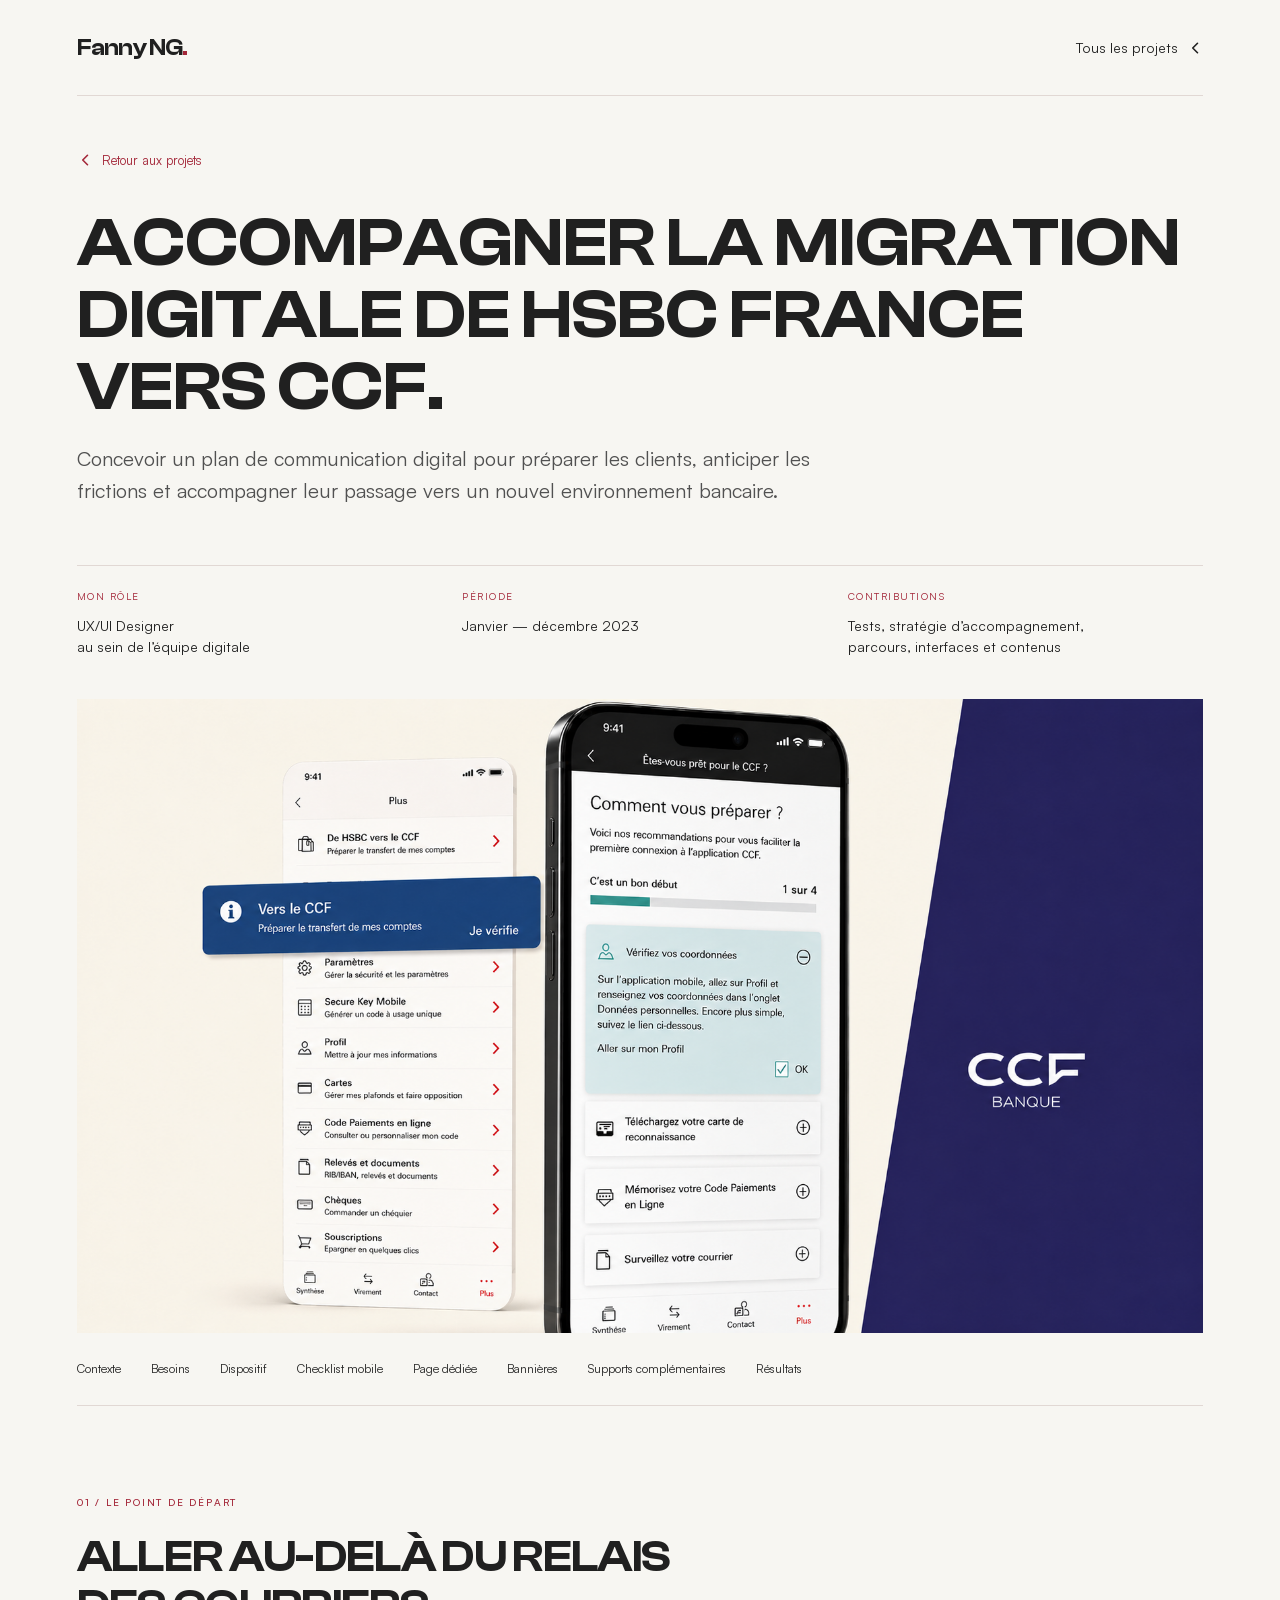
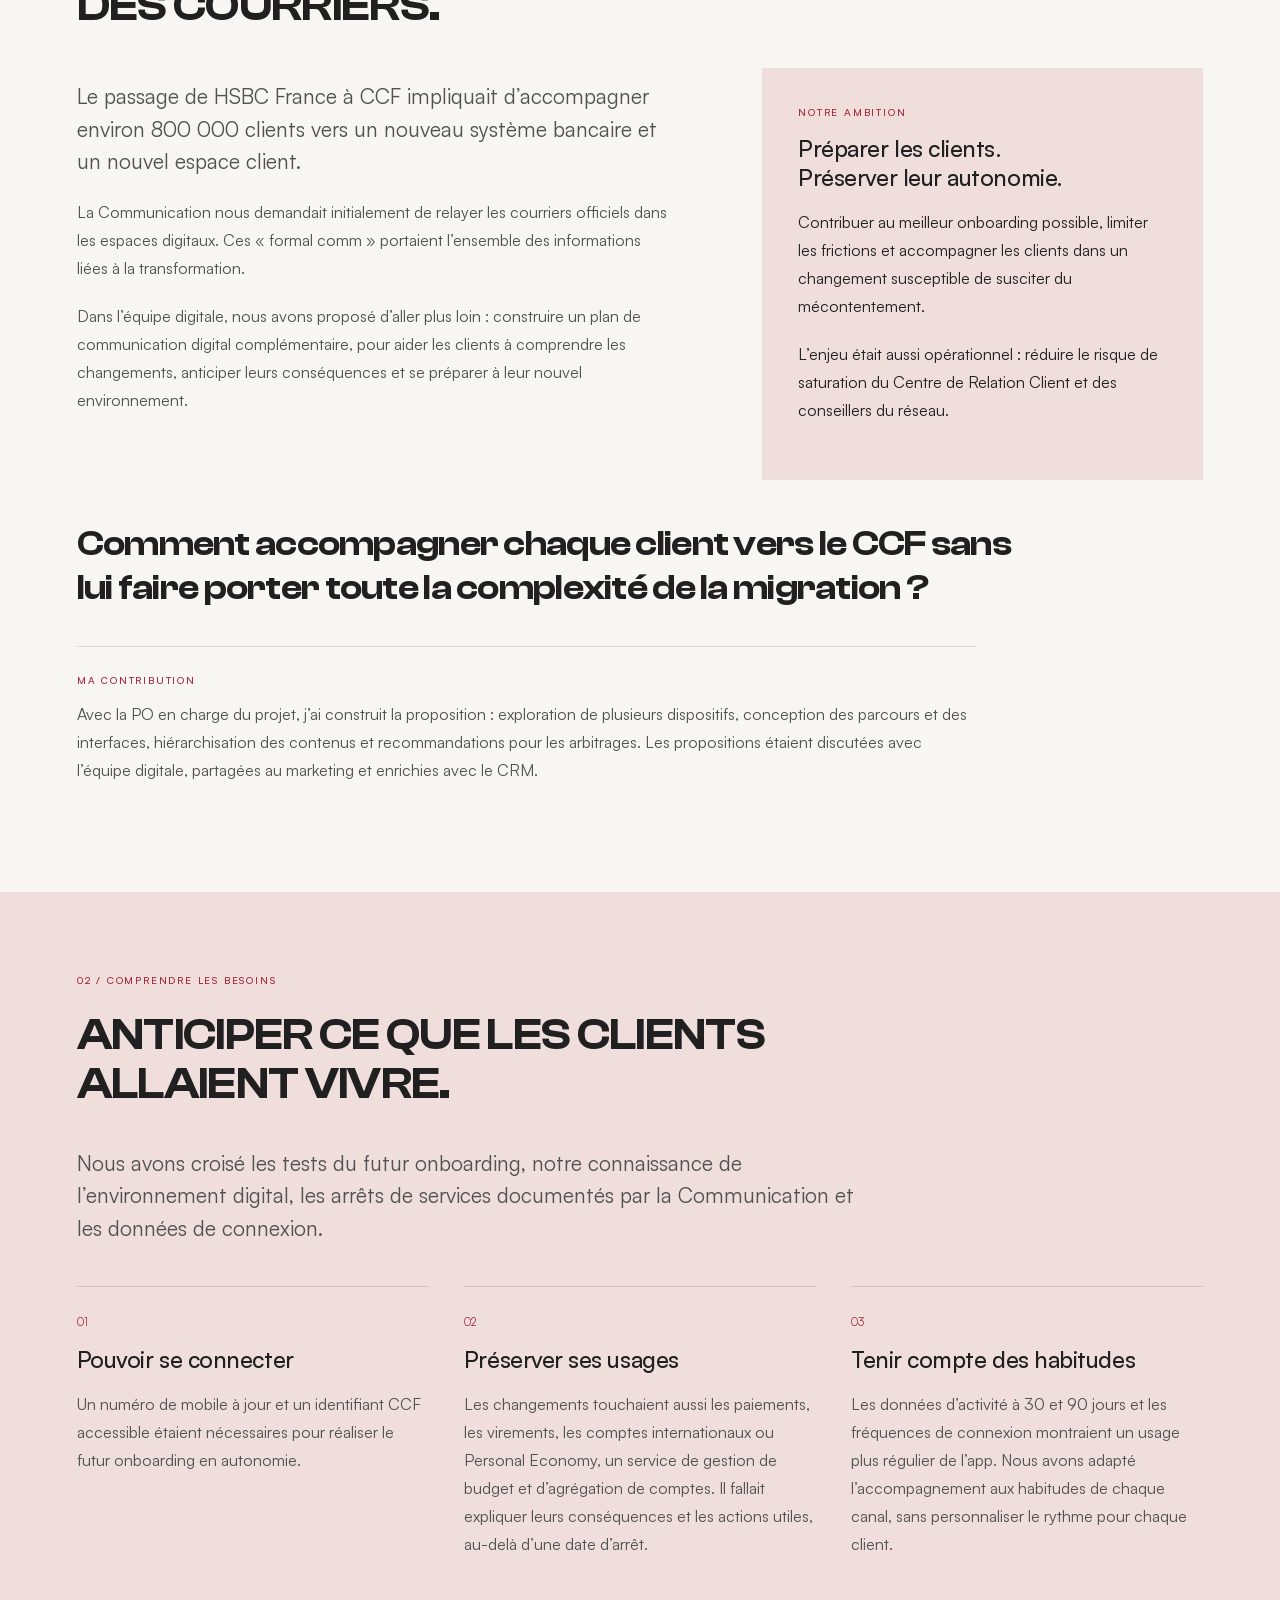
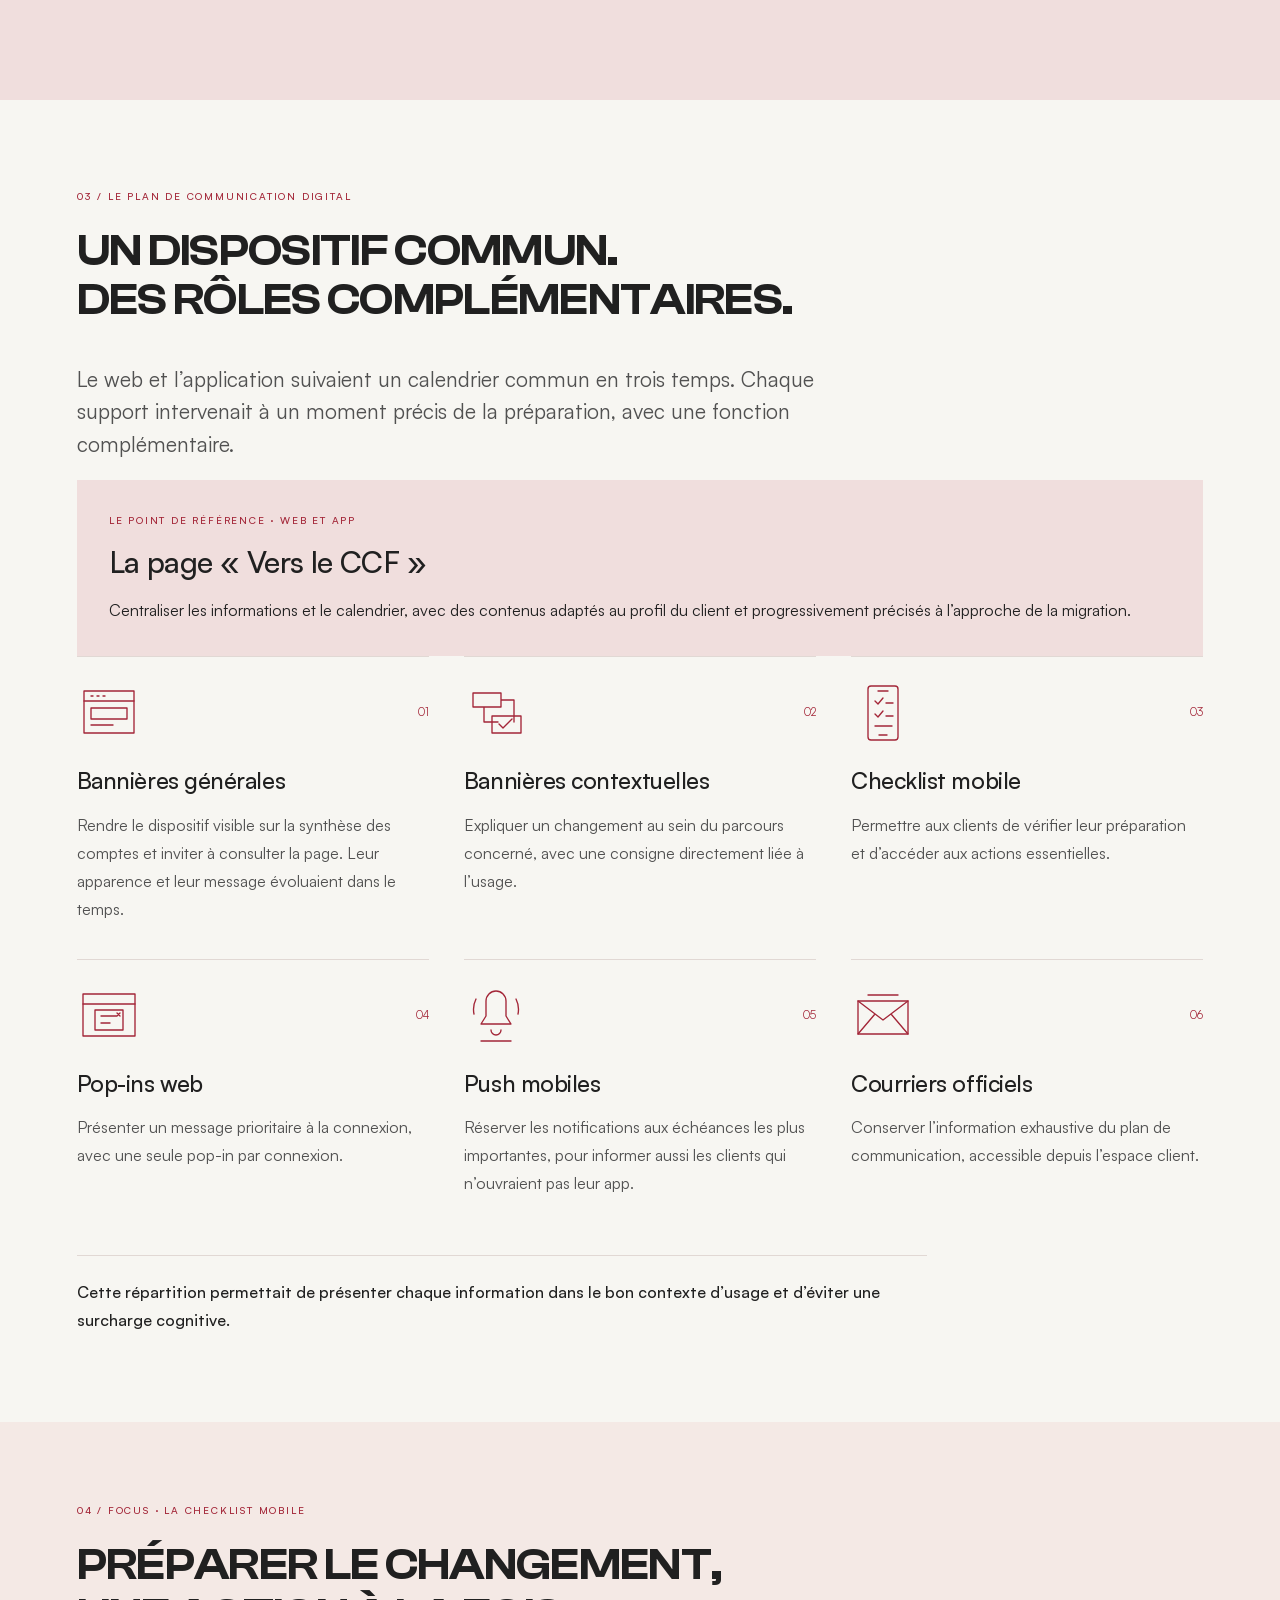
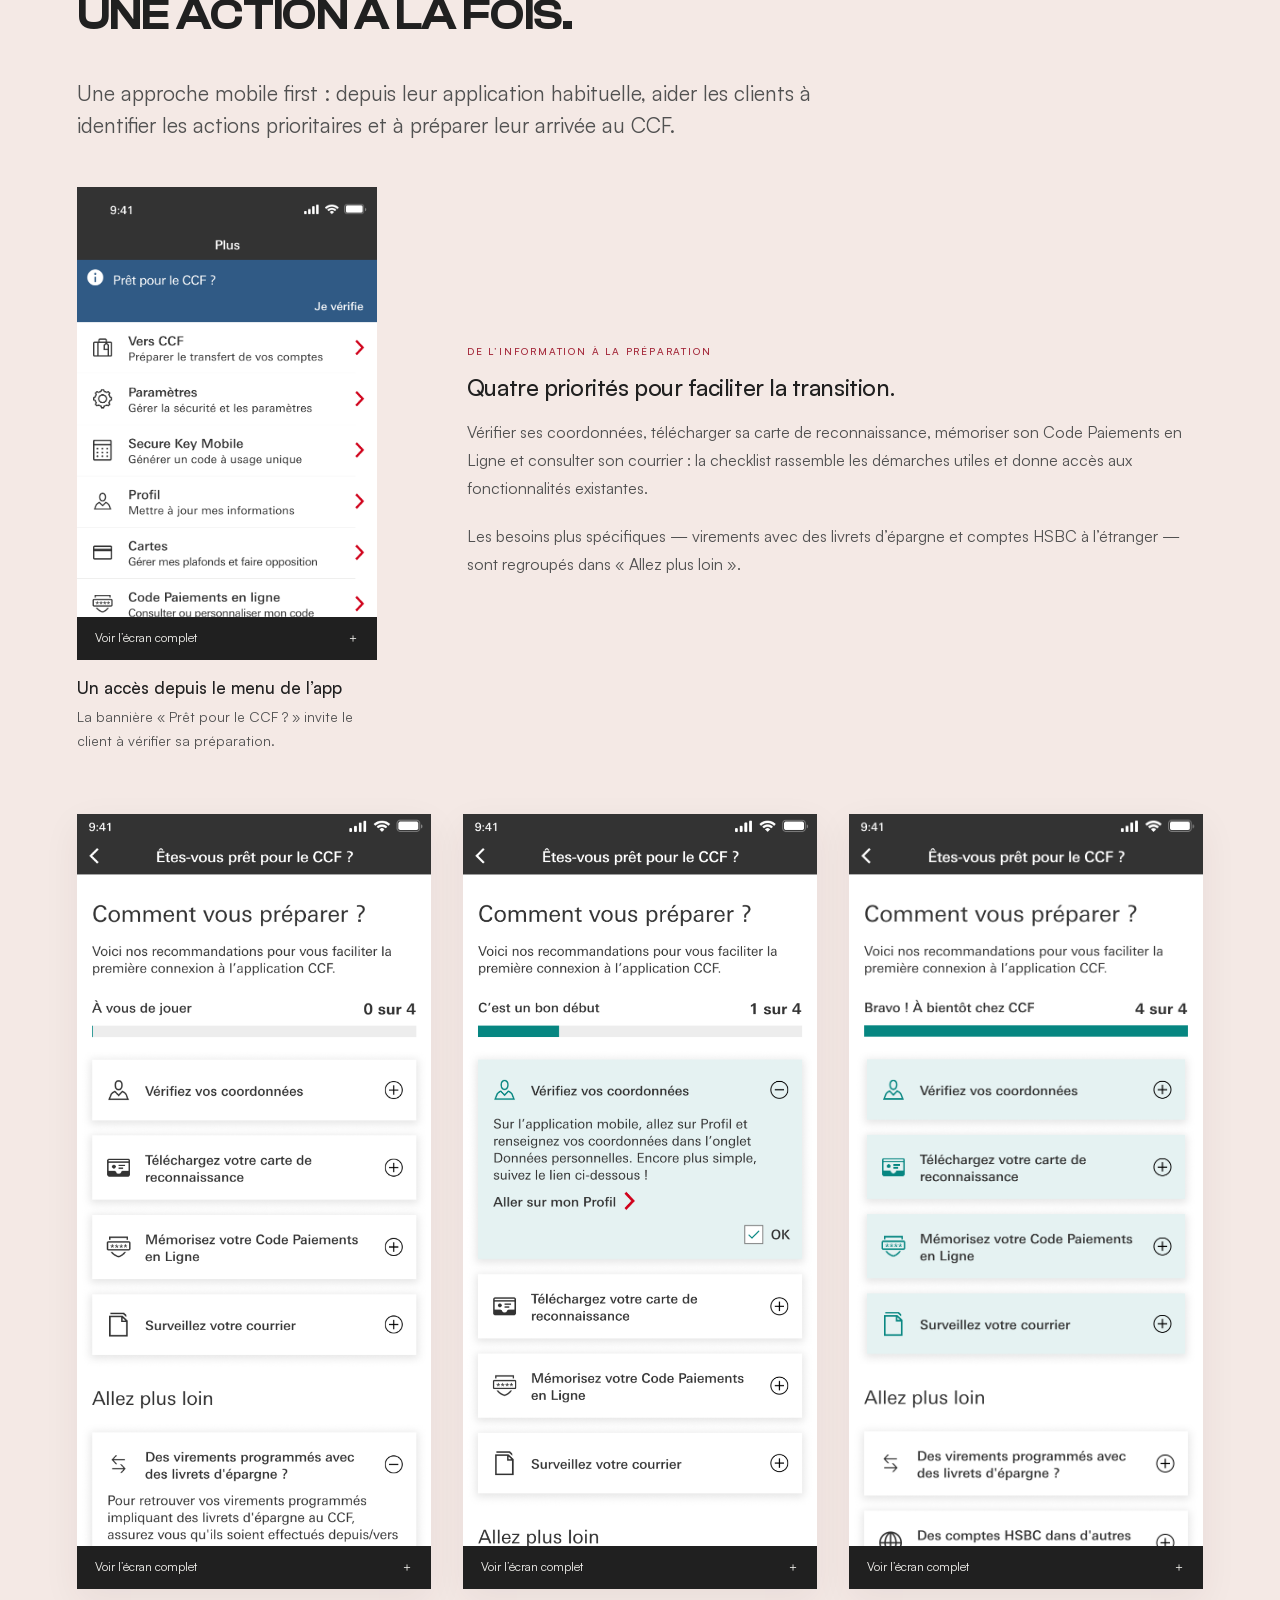
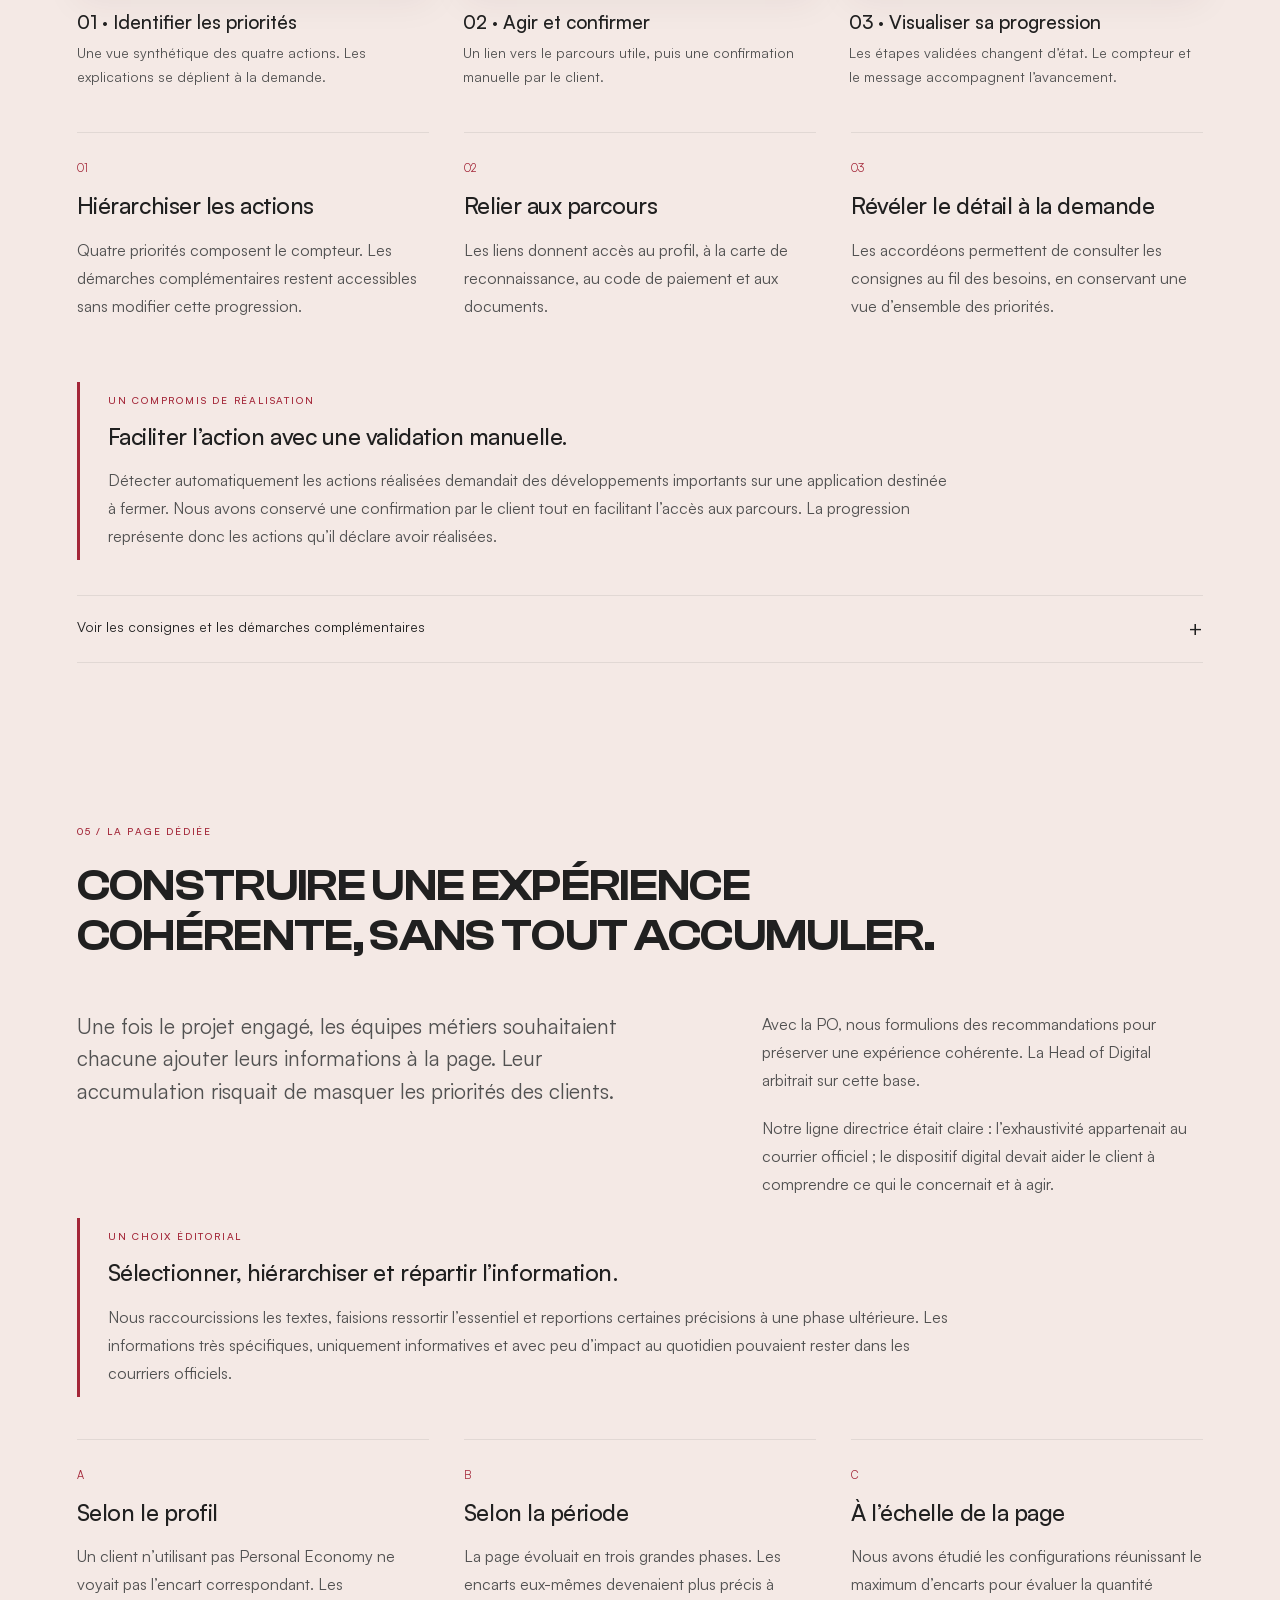
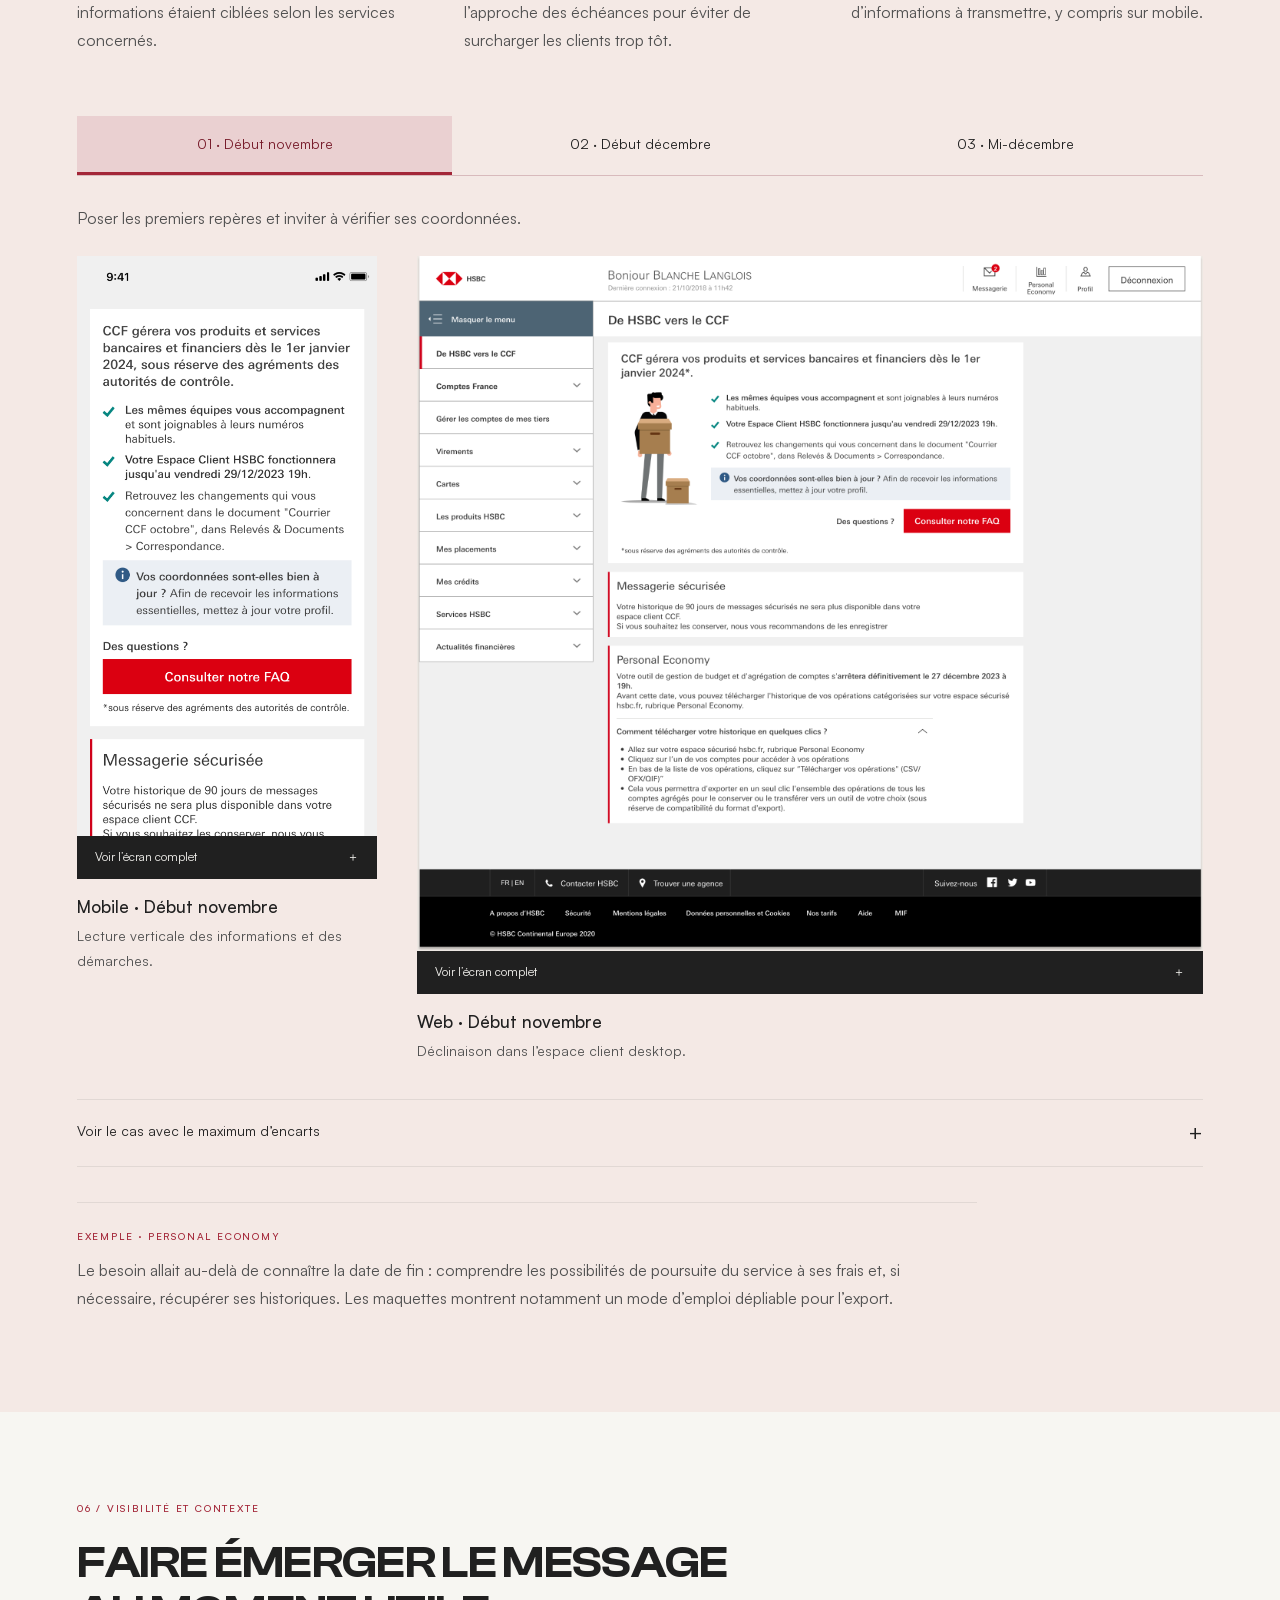
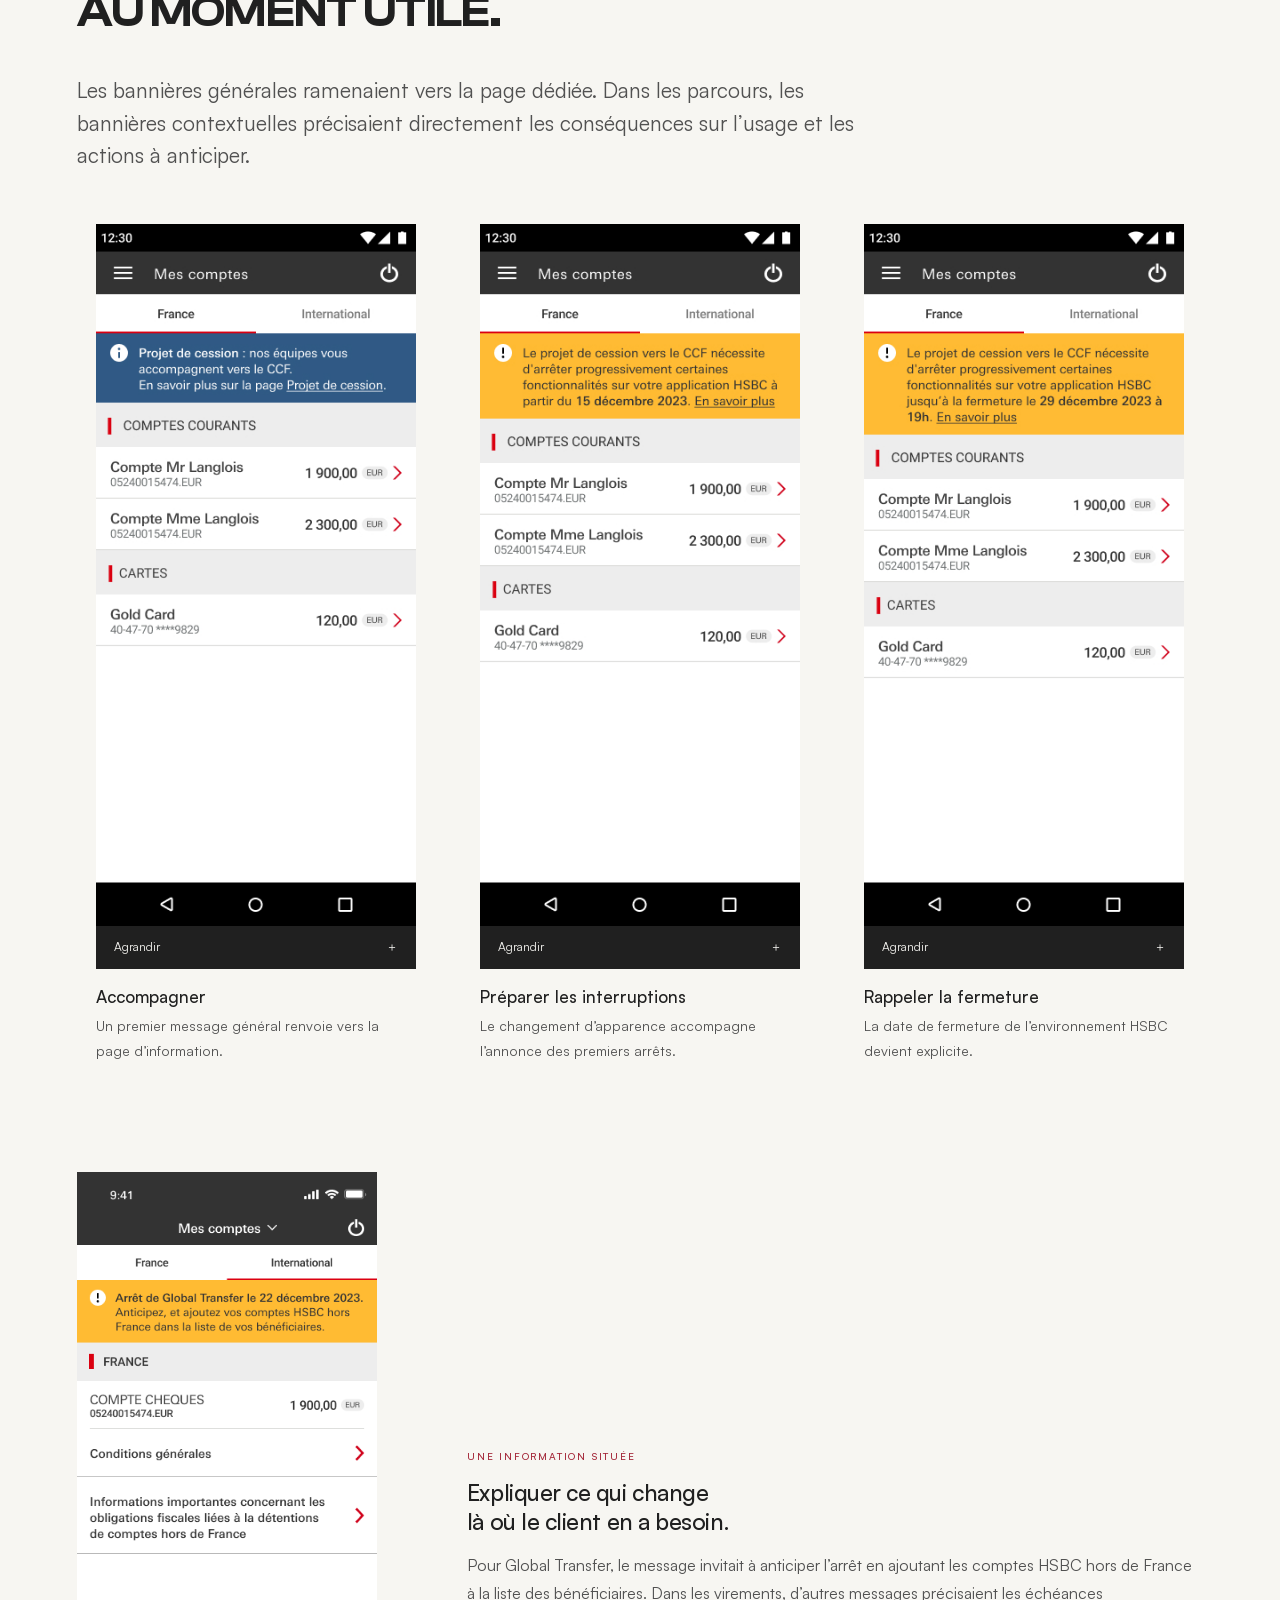
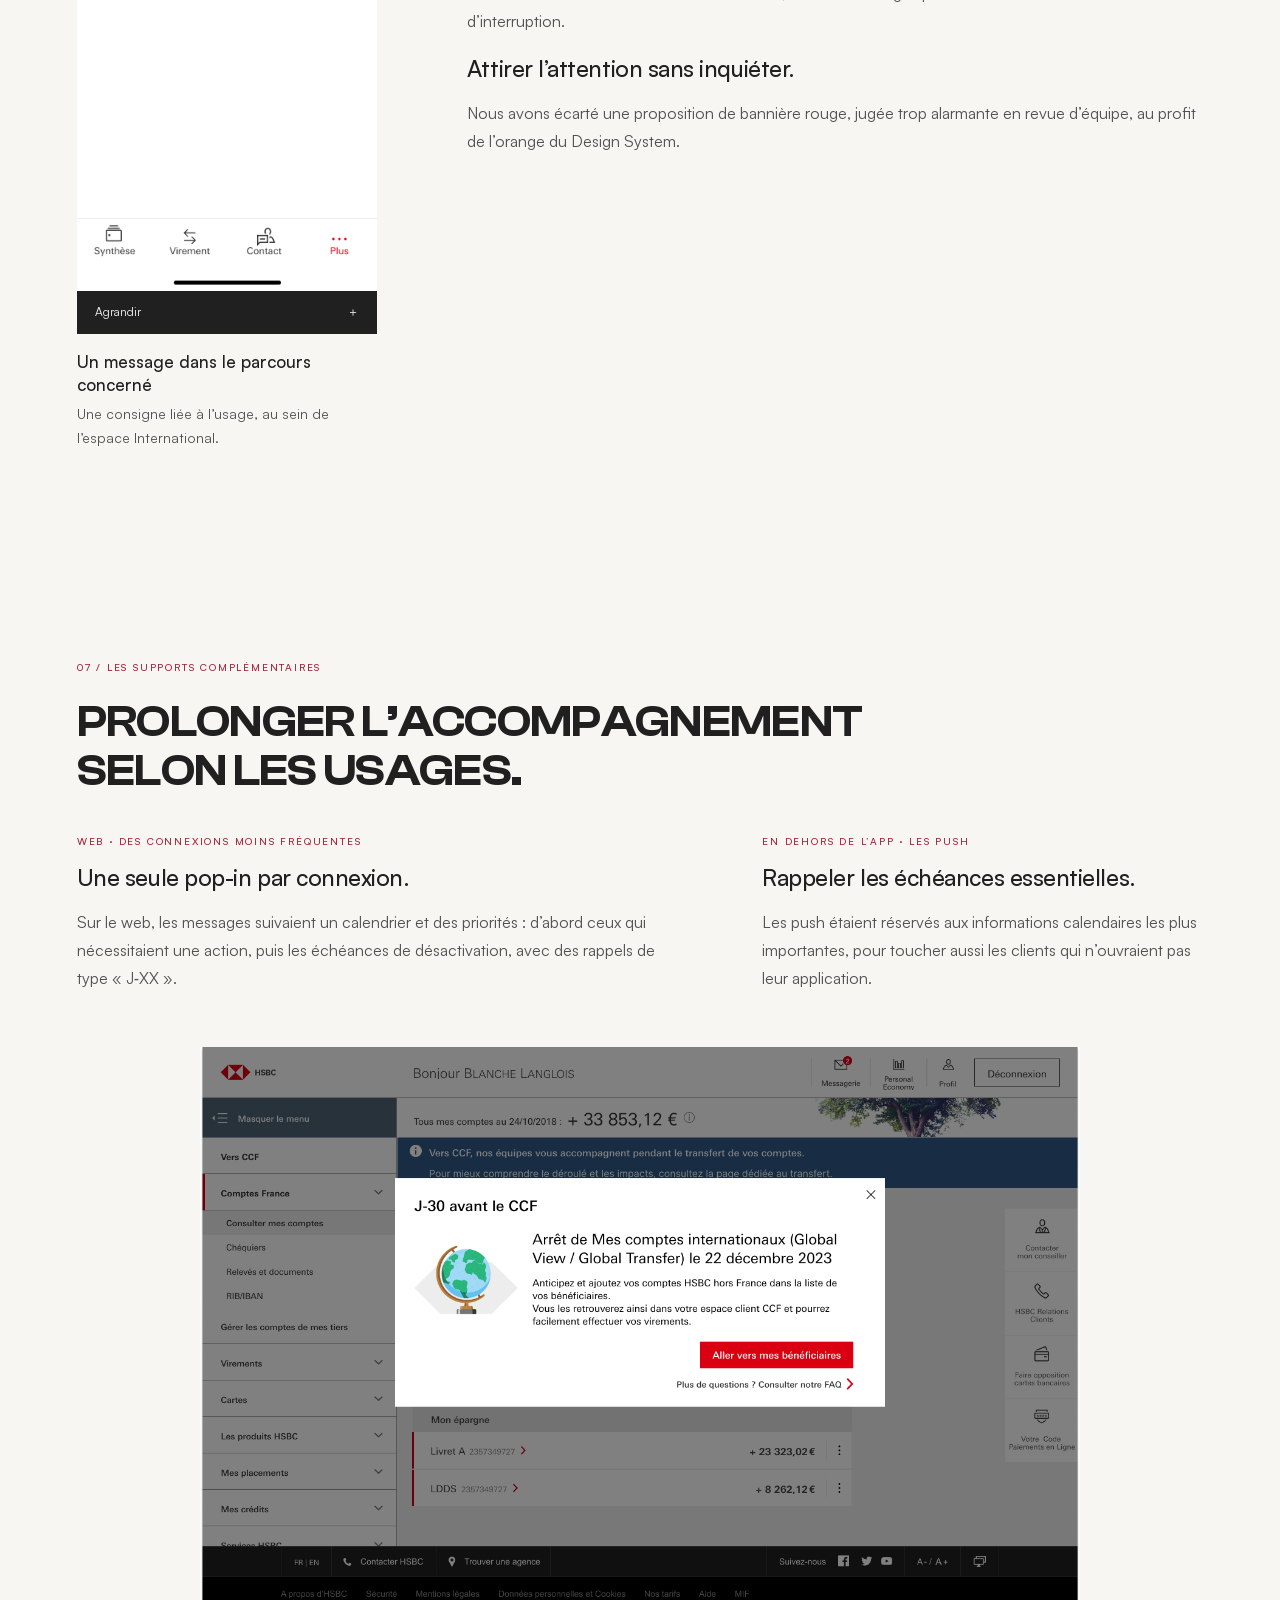
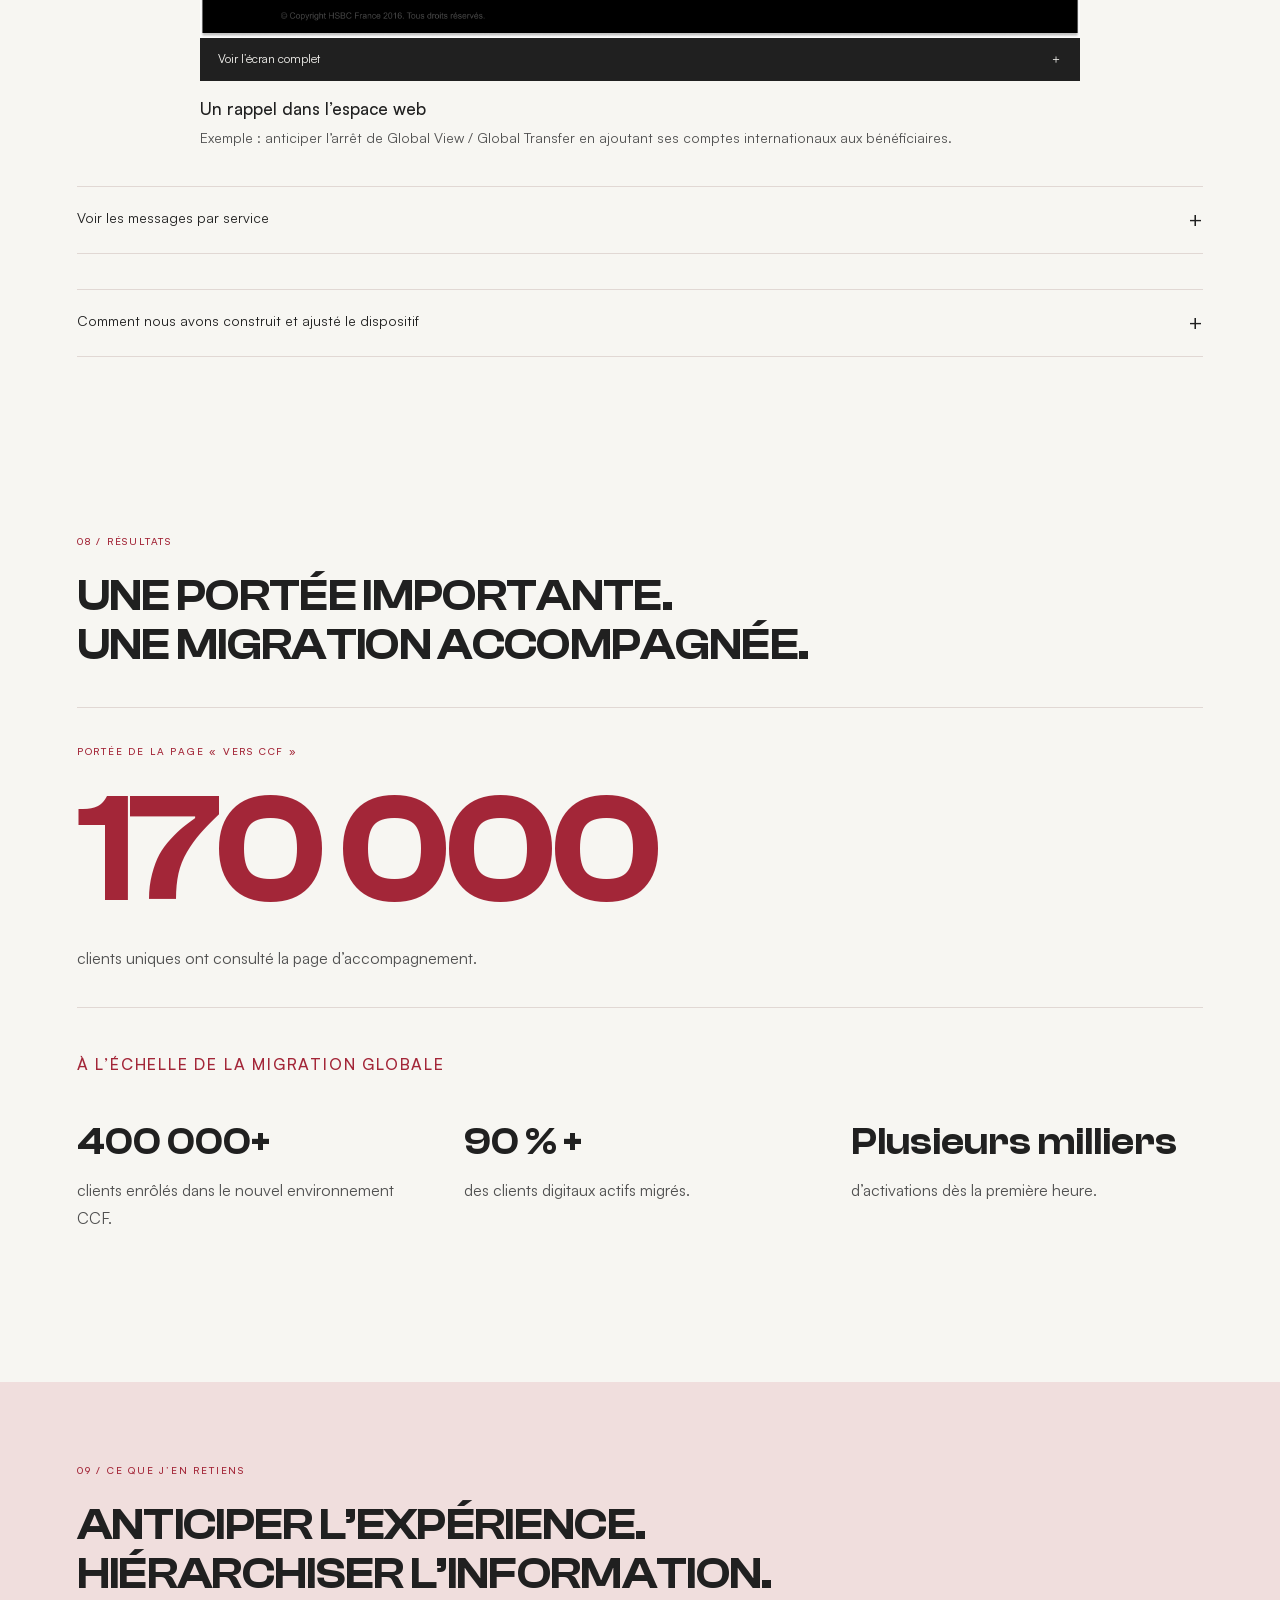
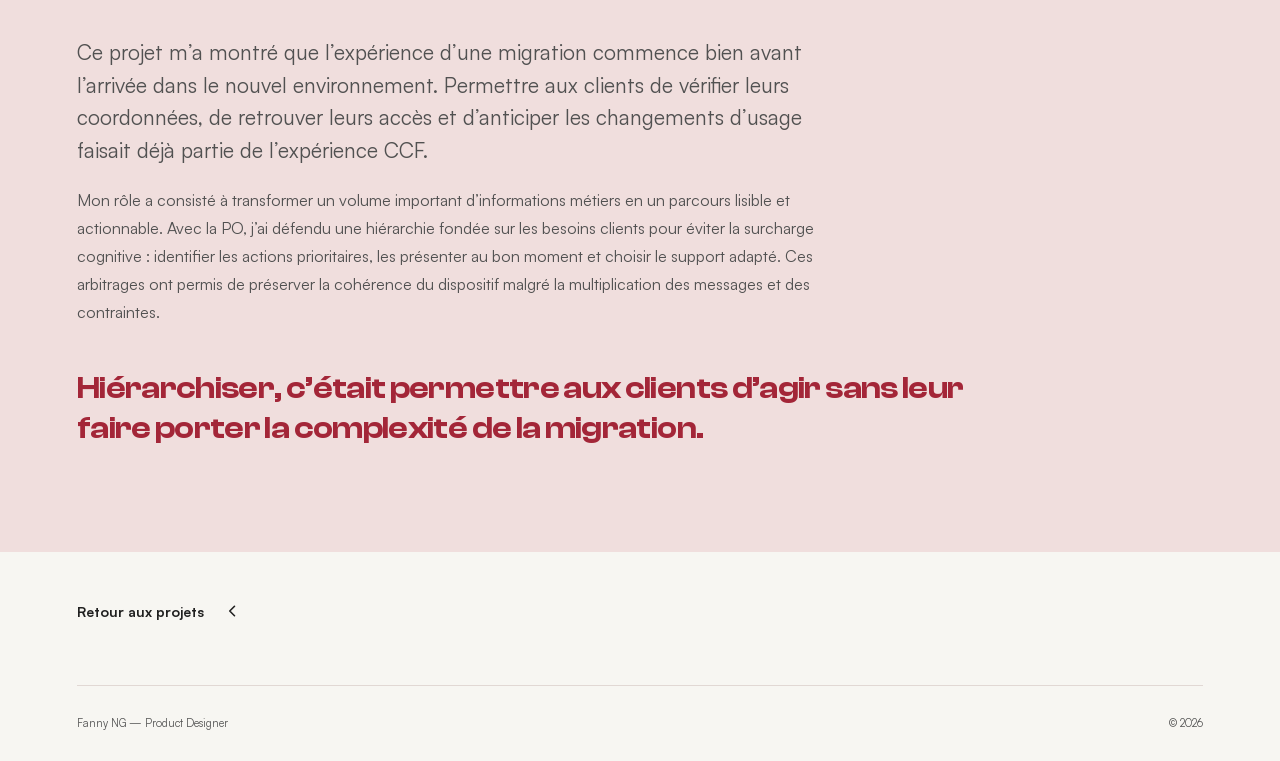
==== commit 014cfc1d: "Améliore le portfolio et finalise la mise en page" ====
--- a/projets/migration-hsbc-ccf/index.html
+++ b/projets/migration-hsbc-ccf/index.html
@@ -1,249 +1,4 @@
-<!doctype html><html lang="fr"><head><meta charset="utf-8"><meta name="viewport" content="width=device-width,initial-scale=1"><meta name="description" content="Étude de cas UX : accompagner les clients HSBC France dans leur migration vers CCF, de la stratégie d’information aux interfaces."><title>HSBC → CCF — Fanny NG</title><style>
-:root{--bg:#1b201f;--ink:#f1f0e8;--sage:#bfd0b5;--muted:#a9b0a8;--line:#414943;--paper:#f5f4ee;--dark:#252c27}*{box-sizing:border-box}html{scroll-behavior:smooth;scroll-padding-top:85px}body{margin:0;background:var(--bg);color:var(--ink);font-family:Arial,Helvetica,sans-serif;-webkit-font-smoothing:antialiased}a{color:inherit;text-decoration:none}button{font:inherit}a:focus-visible,button:focus-visible,summary:focus-visible{outline:3px solid #87a67b;outline-offset:6px}::selection{background:var(--sage);color:var(--bg)}.wrap{max-width:1440px;margin:auto;padding:0 6vw}.nav{height:96px;display:flex;justify-content:space-between;align-items:center;border-bottom:1px solid var(--line);gap:25px}.brand{font-size:23px;font-weight:700;letter-spacing:-1px}.brand span{color:var(--sage)}nav{display:flex;gap:36px;font-size:14px}nav a{padding:12px 0}nav a:hover{color:var(--sage)}.eyebrow{font-size:11px;letter-spacing:2px;text-transform:uppercase;display:flex;align-items:center;gap:12px}.dot{height:7px;width:7px;background:var(--sage);display:inline-block;border-radius:50%}.hero{padding:76px 0 68px;position:relative}.hero h1{max-width:1000px;font-size:clamp(48px,6.8vw,100px);font-weight:500;line-height:1.01;letter-spacing:-.065em;margin:32px 0}.hero h1 em{font-style:normal;color:var(--sage)}.hero-bottom{display:flex;justify-content:space-between;align-items:end;gap:25px}.hero p{font-size:20px;line-height:1.5;color:var(--muted);max-width:440px;margin:0}.link{display:inline-flex;align-items:center;gap:35px;border-bottom:1px solid var(--sage);padding:15px 0;font-size:14px}.link span{font-size:25px;color:var(--sage)}.section-title{display:flex;align-items:baseline;justify-content:space-between;padding:25px 0;border-top:1px solid var(--line);font-size:12px;letter-spacing:1.5px;text-transform:uppercase}.section-title small{color:var(--muted);font-size:10px}.project{display:grid;grid-template-columns:1.45fr 1fr;gap:0;background:#242b27}.project-image{overflow:hidden;background:#efece3;display:flex;align-items:center}.project-image img{width:100%;display:block;transition:transform .5s}.project:hover img{transform:scale(1.025)}.project-copy{padding:clamp(25px,4vw,60px);display:flex;flex-direction:column;align-items:start;justify-content:center}.project-copy .eyebrow{color:var(--sage);font-size:10px;letter-spacing:1.3px}.project h2{font-size:clamp(27px,3.1vw,46px);font-weight:400;line-height:1.12;letter-spacing:-1.6px;margin:20px 0}.project p{color:var(--muted);font-size:15px;line-height:1.65}.tags{font-size:11px;color:var(--sage);margin:10px 0 20px}.about{display:grid;grid-template-columns:1fr 1.5fr;gap:8vw;padding:110px 0}.about h2{font-size:clamp(35px,4vw,58px);font-weight:400;letter-spacing:-2px;line-height:1.05;margin:22px 0}.about p{font-size:19px;color:#c4c9c0;line-height:1.75;margin-top:0}.practices{display:grid;grid-template-columns:1fr 1fr;gap:15px;margin-top:36px}.practices span{border-top:1px solid var(--line);padding:18px 0;font-size:13px}.contact{background:var(--sage);color:var(--bg);padding:50px;margin-bottom:55px;display:flex;justify-content:space-between;align-items:center;gap:30px}.contact h2{font-size:clamp(30px,4vw,54px);letter-spacing:-2px;font-weight:400;margin:10px 0}.contact p{font-size:14px;line-height:1.6;max-width:360px}.contact small{font-size:10px;letter-spacing:1.5px}.contact details{max-width:300px;font-size:14px;line-height:1.7}.contact summary{cursor:pointer;border-bottom:1px solid;padding:12px 0}.contact details p{font-size:13px}footer{padding:0 0 30px;display:flex;justify-content:space-between;color:var(--muted);font-size:11px;gap:20px}.case{background:var(--paper);color:var(--dark);min-height:100vh}.case .nav{border-color:#d1d6cb}.case nav a:hover{color:#52694a}.case .brand span{color:#62765b}.case-header{padding:60px 0 35px}.back{font-size:13px;color:#64745d}.case h1{font-size:clamp(43px,5.5vw,78px);letter-spacing:-.05em;font-weight:400;line-height:1.07;max-width:1000px;margin:34px 0 20px}.lead{font-size:20px;line-height:1.6;max-width:760px;color:#65705f}.meta{display:grid;grid-template-columns:repeat(3,1fr);border-top:1px solid #cbd2c4;padding:24px 0;gap:30px}.meta small{display:block;font-size:10px;letter-spacing:1.5px;margin-bottom:12px;color:#64745d}.meta p{font-size:14px;line-height:1.5;margin:0}.case-cover{width:100%;display:block;margin:15px 0 55px}.reading{display:grid;grid-template-columns:230px minmax(0,760px);justify-content:space-between;gap:60px}.toc{position:sticky;top:35px;align-self:start}.toc p{font-size:10px;letter-spacing:2px}.toc a{display:block;font-size:12px;color:#64745d;margin:15px 0;line-height:1.5}.toc a:hover{color:#1b201f;text-decoration:underline}.bodycopy h2{font-size:34px;letter-spacing:-1.2px;line-height:1.15;font-weight:500;margin:65px 0 24px;border-top:1px solid #cbd2c4;padding-top:28px}.bodycopy h2:first-child{margin-top:0}.bodycopy h3{font-size:21px;line-height:1.4;font-weight:500;margin:30px 0 14px}.bodycopy p{font-size:17px;line-height:1.85;color:#485043}.bodycopy blockquote{margin:35px 0;padding:28px;background:#e1e7d9;font-size:27px;line-height:1.35;letter-spacing:-.6px}.bodycopy .note{padding:20px;border:1px solid #b8c4ad;font-size:14px}.case footer{color:#64745d;margin-top:70px;padding-top:30px;border-top:1px solid #cbd2c4}.case-return{margin:55px 0;color:#35462e}.hidden{display:none!important}.skip{position:fixed;top:-100px;background:white;color:black;padding:12px;z-index:10}.skip:focus{top:0}
-@media(min-width:1600px){.wrap{padding:0 70px}}@media(max-width:800px){.wrap{padding:0 6vw}.nav{height:78px}nav{gap:18px;font-size:12px}.brand{font-size:20px}.hero{padding:50px 0}.hero h1{margin:28px 0;font-size:clamp(45px,8.5vw,70px)}.hero-bottom{align-items:start;flex-direction:column}.hero p{font-size:17px}.project{grid-template-columns:1fr}.project-copy{padding:30px}.project h2{max-width:500px;margin:15px 0}.project p{max-width:500px}.about{grid-template-columns:1fr;gap:20px;padding:65px 0}.about p{font-size:17px}.contact{padding:30px;align-items:start;flex-direction:column}.reading{grid-template-columns:1fr;gap:20px}.toc{position:static;border-bottom:1px solid #cbd2c4;padding-bottom:15px}.toc a{display:inline-block;margin:5px 18px 8px 0}.meta{grid-template-columns:1fr;gap:20px}.case-header{padding-top:35px}.case h1{font-size:45px}.case-cover{margin-bottom:30px}.bodycopy h2{font-size:29px}.bodycopy p{font-size:16px}.section-title small{display:none}footer{font-size:10px}.eyebrow{font-size:9px;letter-spacing:1.4px}}@media(prefers-reduced-motion:reduce){html{scroll-behavior:auto}*{transition:none!important}}
-
-@font-face{font-family:'Cabinet Grotesk';font-weight:500;font-style:normal;font-display:swap;src:url(../../assets/b641ecaaeda27cf0.woff2) format('woff2');}
-@font-face{font-family:'Cabinet Grotesk';font-weight:700;font-style:normal;font-display:swap;src:url(../../assets/52208453fddad17e.woff2) format('woff2');}
-@font-face{font-family:'Satoshi';font-weight:400;font-style:normal;font-display:swap;src:url(../../assets/50dca57f0b77918e.woff2) format('woff2');}
-@font-face{font-family:'Satoshi';font-weight:500;font-style:normal;font-display:swap;src:url(../../assets/af02a72246f53ad4.woff2) format('woff2');}
-@font-face{font-family:'Satoshi';font-weight:700;font-style:normal;font-display:swap;src:url(../../assets/353a7fbfb4475f0c.woff2) format('woff2');}
-@font-face{font-family:'Cabinet Grotesk';font-weight:500;font-style:normal;font-display:swap;src:url(../../assets/b641ecaaeda27cf0.woff2) format('woff2');}
-@font-face{font-family:'Cabinet Grotesk';font-weight:700;font-style:normal;font-display:swap;src:url(../../assets/52208453fddad17e.woff2) format('woff2');}
-/* Typographies : Cabinet Grotesk / Satoshi — Indian Type Foundry, Fontshare */
-body{font-family:'Satoshi',Arial,Helvetica,sans-serif}
-h1,h2,h3,.brand{font-family:'Cabinet Grotesk','Satoshi',sans-serif}
-.hero h1{font-weight:500;letter-spacing:-.035em;line-height:1.04;font-size:clamp(46px,6.5vw,94px)}
-.project h2,.about h2,.contact h2{font-weight:500;letter-spacing:-.025em}
-.brand{font-weight:700;letter-spacing:-.035em}
-.case h1{font-weight:500;letter-spacing:-.035em}
-.bodycopy h2{font-weight:700;letter-spacing:-.025em}
-.bodycopy h3{font-weight:500;letter-spacing:-.01em}
-.bodycopy blockquote{font-family:'Cabinet Grotesk','Satoshi',sans-serif;font-weight:500}
-@media(max-width:800px){.hero h1{font-size:clamp(42px,8vw,64px);letter-spacing:-.035em}.case h1{font-size:clamp(38px,7vw,45px)}}
-
-/* Essai : titres en capitales */
-h1,h2,h3{text-transform:uppercase}
-.hero h1{font-size:clamp(36px,5.35vw,77px);letter-spacing:-.025em;line-height:1.08;font-weight:500}
-.project h2{font-size:clamp(25px,2.7vw,39px);letter-spacing:-.015em;line-height:1.15}
-.about h2,.contact h2{font-size:clamp(30px,3.5vw,50px);letter-spacing:-.015em;line-height:1.12}
-.case h1{font-size:clamp(36px,4.6vw,66px);letter-spacing:-.02em;line-height:1.12}
-.bodycopy h2{font-size:29px;letter-spacing:0;line-height:1.2}
-.bodycopy h3{font-size:18px;letter-spacing:.025em;line-height:1.5}
-@media(max-width:800px){.hero h1{font-size:clamp(26px,5.35vw,43px);letter-spacing:-.025em;line-height:1.14}.case h1{font-size:clamp(30px,5.7vw,43px)}.bodycopy h2{font-size:25px}.about h2,.contact h2{font-size:clamp(29px,6vw,42px)}}
-@font-face{font-family:'Clash Display';font-style:normal;font-weight:600;font-display:swap;src:url(../../assets/e748ea11c49f39ae.woff2) format('woff2');}
-/* Essai typographique : Clash Display Semibold */
-h1,h2,h3,.brand,.bodycopy blockquote{font-family:'Clash Display','Satoshi',sans-serif;font-weight:600}
-.hero h1{font-weight:600;letter-spacing:-.015em;font-size:clamp(34px,5.1vw,73px);line-height:1.12}
-.project h2,.about h2,.contact h2,.case h1,.bodycopy h2,.bodycopy h3{font-weight:600;letter-spacing:0}
-@media(max-width:800px){.hero h1{font-size:clamp(24px,5.1vw,41px);letter-spacing:-.015em}}
-
-/* Direction claire — blanc cassé, encre et sauge */
-:root{--bg:#f7f6f2;--ink:#181a17;--sage:#c4d0bc;--muted:#5a6156;--line:#dedfd7;--paper:#f7f6f2;--dark:#181a17;--green:#485d42}
-.brand span,nav a:hover,.link span{color:var(--green)}
-.dot{background:var(--green)}
-.hero h1 em{color:var(--ink);background:linear-gradient(transparent 57%,var(--sage) 57%,var(--sage) 94%,transparent 94%);box-decoration-break:clone;-webkit-box-decoration-break:clone}
-.hero-bottom .link{border-color:var(--green)}
-.project{background:#e8edE3}
-.project-copy .eyebrow,.tags{color:var(--green)}
-.project-copy .link{border-color:var(--green)}
-.about{padding:95px 0 30px}
-.about p{color:#485043}
-.expertise{padding:10px 0 85px}
-.practices{display:grid;grid-template-columns:repeat(4,minmax(0,1fr));gap:0;margin:0;border-bottom:1px solid var(--line)}
-.practice{padding:24px 24px 30px;border-right:1px solid var(--line)}
-.practice:first-child{padding-left:0}.practice:last-child{border-right:0}
-.practices .practice-num{display:block;padding:0;border:0;color:var(--green);font-size:11px;letter-spacing:1px}
-.practice svg{display:block;width:140px;height:130px;color:var(--green);margin:22px 0 30px}
-.practice h3{font-family:'Satoshi',sans-serif;font-weight:500;text-transform:none;font-size:20px;letter-spacing:-.3px;line-height:1.3;margin:0 0 12px}
-.practice p{font-size:14px;line-height:1.7;color:var(--muted);margin:0}
-.contact{color:var(--ink)}
-.case .brand span{color:var(--green)}
-.bodycopy blockquote{background:#e3e9dc}
-a:focus-visible,button:focus-visible,summary:focus-visible{outline-color:var(--green)}
-@media(max-width:800px){.about{padding:65px 0 20px}.practices{grid-template-columns:repeat(2,minmax(0,1fr))}.practice{padding:25px 18px;border-bottom:1px solid var(--line)}.practice:nth-child(odd){padding-left:0}.practice:nth-child(even){border-right:0}.practice svg{width:110px;height:110px}.practice h3{font-size:18px}.expertise{padding-bottom:55px}}
-@media(max-width:380px){.practice h3{font-size:16px}.practice p{font-size:13px}}
-
-/* Visuel projet bord à bord, sur toute la hauteur */
-.project{align-items:stretch}
-.project-image{position:relative;min-width:0;min-height:0;padding:0;margin:0;align-self:stretch;display:block}
-.project-image img{position:absolute;inset:0;width:100%;height:100%;max-width:none;object-fit:cover;object-position:center;display:block;margin:0}
-@media(max-width:800px){.project-image{aspect-ratio:1672 / 941}}
-
-/* Hero typographique pleine largeur, CTA prioritaire */
-.hero{padding:66px 0 64px}
-.hero h1{max-width:none;width:100%;font-size:clamp(44px,5.6vw,80px);line-height:1.11;letter-spacing:-.025em;margin:36px 0 32px}
-.hero-line{display:block}
-.hero-bottom{display:flex;flex-direction:column;align-items:flex-start;gap:27px}
-.hero-bottom p{max-width:850px;font-size:clamp(20px,1.8vw,26px);line-height:1.5;color:var(--ink);font-weight:500;text-wrap:pretty}
-.hero-bottom .hero-cta{display:inline-flex;align-items:center;justify-content:space-between;gap:32px;min-height:58px;padding:17px 24px;background:var(--ink);color:var(--bg);border:1px solid var(--ink);font-size:15px;font-weight:700;line-height:1.4;transition:background .18s,color .18s,transform .18s}
-.hero-bottom .hero-cta span{color:var(--sage);font-size:23px;line-height:1}
-.hero-bottom .hero-cta:hover{background:var(--green);border-color:var(--green);transform:translateY(-2px)}
-.hero-bottom .hero-cta:focus-visible{outline:3px solid var(--green);outline-offset:5px}
-@media(max-width:1000px){.hero h1{font-size:5.6vw}}
-@media(max-width:600px){.hero{padding:42px 0}.hero h1{font-size:clamp(32px,8.8vw,52px);line-height:1.1;margin:28px 0 24px}.hero-line{display:inline}.hero-bottom p{font-size:20px;max-width:100%}.hero-bottom{gap:24px}.hero-bottom .hero-cta{min-height:56px;padding:16px 22px}}
-@media(prefers-reduced-motion:reduce){.hero-bottom .hero-cta:hover{transform:none}}
-
-/* Centrage horizontal des illustrations dans chaque colonne */
-.practice svg{margin-left:auto;margin-right:auto}
-.practice:first-child svg{transform:translateX(12px)}
-@media(max-width:800px){.practice:nth-child(odd) svg{transform:translateX(9px)}.practice:nth-child(even) svg{transform:none}}
-
-/* Une signature en mouvement — édition claire */
-#home>.wrap>.nav{position:sticky;top:0;z-index:20;background:rgba(247,246,242,.96);backdrop-filter:blur(12px);height:82px}
-#home nav a{position:relative}
-#home nav a::after{content:'';position:absolute;bottom:5px;left:0;width:100%;height:2px;background:var(--green);transform:scaleX(0);transform-origin:left;transition:transform .22s}
-#home nav a:hover::after,#home nav a[aria-current="location"]::after{transform:scaleX(1)}
-.hero{padding-top:62px;padding-bottom:56px}
-.hero-bottom{flex-direction:row;align-items:center;justify-content:space-between;gap:40px}
-.hero-message{flex:1;min-width:0}.hero-message p{font-size:clamp(20px,1.8vw,26px);margin-bottom:27px;max-width:750px}
-.hero-cta span{display:inline-block;transition:transform .2s}.hero-cta:hover span{transform:translate(3px,-3px)}
-.clarity-art{width:300px;flex:0 0 300px;color:var(--green)}
-.clarity-svg{display:block;width:100%;height:auto;overflow:visible}
-.clarity-guides{opacity:.13}
-.clarity-caption{display:flex;align-items:center;justify-content:space-between;font-size:9px;letter-spacing:1px;text-transform:uppercase;margin-top:10px;padding:0 18px}
-.replay{display:grid;place-items:center;min-width:44px;min-height:44px;background:transparent;border:1px solid #a5b39b;color:var(--green);border-radius:50%;font-size:21px;cursor:pointer;transition:background .2s}
-.replay:hover{background:var(--sage)}
-.module{transform-box:fill-box;transform-origin:center}
-.clarity-art.play .module{animation:assemble 1.7s cubic-bezier(.22,.75,.2,1) both;animation-delay:var(--delay)}
-.m1{--x:35px;--y:30px;--r:-35deg;--delay:0s}.m2{--x:-65px;--y:64px;--r:20deg;--delay:.06s}.m3{--x:70px;--y:45px;--r:90deg;--delay:.12s}.m4{--x:-45px;--y:-35px;--r:-55deg;--delay:.18s}.m5{--x:112px;--y:-55px;--r:0deg;--delay:.1s}.m6{--x:-60px;--y:-15px;--r:45deg;--delay:.14s}.m7{--x:20px;--y:-60px;--r:35deg;--delay:.2s}.m8{--x:-65px;--y:10px;--r:-90deg;--delay:.24s}
-@keyframes assemble{from{transform:translate(var(--x),var(--y)) rotate(var(--r));opacity:.35}to{transform:translate(0,0) rotate(0);opacity:1}}
-.project{display:block;background:transparent;margin-bottom:100px}
-.project-image{width:100%;aspect-ratio:1672 / 941;overflow:hidden;background:#eeece4}
-.project-image img{object-fit:cover;transition:transform .7s cubic-bezier(.2,.7,.2,1)}
-.project:hover img,.project:focus-visible img{transform:scale(1.025)}
-.project-open{position:absolute;right:28px;bottom:28px;display:grid;place-items:center;width:70px;height:70px;border-radius:50%;background:var(--ink);color:var(--bg);font-size:34px;z-index:2;transform:translateY(10px);opacity:0;transition:transform .25s,opacity .25s}
-.project:hover .project-open,.project:focus-visible .project-open{opacity:1;transform:none}
-.project-copy{padding:28px 0 0;display:grid;grid-template-columns:1.3fr 1fr;gap:12px 5vw;align-items:start}
-.project-copy .eyebrow{grid-column:1/-1;font-size:11px;margin-bottom:5px}
-.project-copy h2{grid-column:1;grid-row:2/5;font-size:clamp(29px,3.4vw,49px);line-height:1.14;margin:0}
-.project-copy p{grid-column:2;margin:0;font-size:16px;line-height:1.65}
-.project-copy .tags{grid-column:2;margin:0;font-size:11px}
-.project-copy>.link{grid-column:2;justify-self:start;padding:10px 0;font-weight:500}
-.about{position:relative;padding:84px 0;margin:0 0 76px;grid-template-columns:1fr 1fr;gap:7vw;background:var(--sage)}
-.about::before{content:'';position:absolute;z-index:-1;inset:0 calc((min(1440px,100vw) - 100vw)/2 - 6vw);background:var(--sage)}
-.about{isolation:isolate}.about h2{font-size:clamp(44px,5.4vw,78px);line-height:1.05;letter-spacing:-.025em;margin:28px 0 0}
-.about p{color:var(--ink);font-size:18px;line-height:1.75}.about>div:nth-child(2){padding-top:39px}.about p:last-child{margin-bottom:0}
-.expertise{padding-bottom:90px}.practice{transition:background .2s}.practice:hover,.practice:focus-visible{background:#edf0e7}.practice:focus-visible{outline:2px solid var(--green);outline-offset:-2px}
-.practice svg circle,.practice svg rect,.practice svg path{transform-box:fill-box;transform-origin:center;transition:transform .6s cubic-bezier(.2,.7,.2,1),fill .4s}
-.practice:nth-child(1):hover svg circle:first-child,.practice:nth-child(1):focus-visible svg circle:first-child{transform:scale(1.17)}
-.practice:nth-child(2):hover svg circle:first-child,.practice:nth-child(2):focus-visible svg circle:first-child{transform:translateX(8px)}
-.practice:nth-child(2):hover svg circle:nth-child(2),.practice:nth-child(2):focus-visible svg circle:nth-child(2){transform:translateX(-8px)}
-.practice:nth-child(3) svg path{stroke-dasharray:180;stroke-dashoffset:0}
-.practice:nth-child(3):hover svg path,.practice:nth-child(3):focus-visible svg path{animation:trace-path .8s ease both}
-.practice:nth-child(4):hover svg path,.practice:nth-child(4):focus-visible svg path{transform:translateY(-5px);fill:#c4d0bc}
-@keyframes trace-path{from{stroke-dashoffset:180}to{stroke-dashoffset:0}}
-.contact{background:var(--ink);color:var(--bg);padding:56px;margin-bottom:42px}
-.contact h2{color:var(--sage)}.contact details summary{color:var(--bg)}
-@media(min-width:1600px){.about::before{inset:0 calc((1440px - 100vw)/2 - 70px)}}
-@media(hover:none){.project-open{opacity:1;transform:none}}
-@media(max-width:1000px){.clarity-art{width:240px;flex-basis:240px}.hero-message p{font-size:22px}.about{gap:5vw}.about p{font-size:17px}}
-@media(max-width:800px){#home>.wrap>.nav{height:72px}.hero{padding-top:42px}.project{margin-bottom:65px}.project-copy{grid-template-columns:1fr}.project-copy .eyebrow,.project-copy h2,.project-copy p,.project-copy .tags,.project-copy>.link{grid-column:1;grid-row:auto}.project-copy h2{font-size:34px}.project-copy p{max-width:640px}.about{grid-template-columns:1fr;padding:55px 0;gap:25px;margin-bottom:50px}.about>div:nth-child(2){padding-top:0}.about h2{font-size:clamp(44px,8vw,64px)}.about h2 br{display:none}.about h2 br::after{content:' '}.contact{padding:32px}.project-open{width:48px;height:48px;right:16px;bottom:16px;font-size:25px;opacity:1;transform:none}}
-@media(max-width:600px){.hero-bottom{flex-direction:column;align-items:stretch;gap:26px}.hero-message p{font-size:20px}.clarity-art{width:230px;flex-basis:auto;align-self:flex-end}.clarity-caption{font-size:8px}.hero{padding-bottom:38px}.project-copy h2{font-size:29px}.expertise{padding-bottom:55px}.contact h2{font-size:32px}}
-@media(prefers-reduced-motion:reduce){html{scroll-behavior:auto!important}*,*::before,*::after{animation:none!important;transition:none!important}.replay{display:none}.project:hover img,.project:focus-visible img,.hero-cta:hover span{transform:none}.module{transform:none!important;opacity:1!important}}
-
-/* Grand dessin de fond, mise en ordre liée au défilement */
-.hero{position:relative;isolation:isolate;min-height:clamp(550px,76vh,760px);display:flex;flex-direction:column;justify-content:center;padding:68px 0 76px}
-.hero>.eyebrow,.hero>h1,.hero>.hero-bottom{position:relative;z-index:1}
-.hero .hero-background{position:absolute;inset:0 auto 0 50%;width:100vw;height:100%;transform:translateX(-50%);overflow:hidden;z-index:-1;pointer-events:none;color:var(--green);opacity:.15;contain:paint}
-.hero .clarity-svg{display:block;width:100%;height:100%;overflow:hidden}
-.hero .module{animation:none!important;transform-box:view-box;transform-origin:0 0;transition:none!important}
-.hero .clarity-svg>*{pointer-events:none}
-.hero .hero-bottom{display:block}
-.hero .hero-message p{max-width:850px}
-.hero h1{margin:36px 0 32px}
-@media(max-width:800px){.hero{min-height:520px;padding:48px 0 56px}}
-@media(max-width:600px){.hero{min-height:560px;padding:40px 0 48px}.hero .hero-background{opacity:.12}.hero .clarity-svg{width:850px;max-width:none;position:absolute;left:50%;transform:translateX(-50%)}.hero h1{margin:28px 0 24px}}
-@media(prefers-reduced-motion:reduce){.hero .module{opacity:1!important}}
-
-body{overflow-x:clip}
-
-.hero .hero-background{inset:0 -6vw;width:auto;transform:none}
-
-/* Traits fins indépendants de l’échelle du SVG */
-.hero .clarity-svg path,.hero .clarity-svg rect,.hero .clarity-svg circle{vector-effect:non-scaling-stroke;stroke-width:1.15px;stroke-linecap:round;stroke-linejoin:round}
-.hero .clarity-guides path{stroke-width:.65px}
-.hero .hero-background{opacity:.23}
-@media(max-width:600px){.hero .hero-background{opacity:.19}}
-
-/* Famille d’actions géométriques : angles droits et chevrons */
-.action-chevron{display:inline-block;font-family:'Satoshi',Arial,sans-serif!important;font-size:23px!important;font-weight:400;line-height:1;flex:0 0 auto;color:currentColor!important;transition:transform .2s ease!important}
-.hero-bottom .hero-cta,.action-secondary{border-radius:0;gap:28px;min-height:54px;padding:15px 22px;font-family:'Satoshi',sans-serif;font-size:14px;font-weight:700;line-height:1.5;box-sizing:border-box}
-.hero-bottom .hero-cta{background:var(--ink);border:1px solid var(--ink);color:var(--bg)}
-.action-secondary,.project-copy>.action-secondary,.case .case-return.action-secondary{display:inline-flex;align-items:center;justify-content:space-between;border:1px solid var(--green);background:transparent;color:var(--ink);padding:15px 22px;gap:28px;min-height:54px;text-decoration:none;transition:background .2s,border-color .2s,color .2s}
-.project:hover .action-secondary,.project:focus-visible .action-secondary,.action-secondary:hover{background:var(--sage);border-color:var(--green);color:var(--ink)}
-.hero .hero-cta:hover{transform:none}
-.hero .hero-cta:hover .action-chevron,.project:hover .action-secondary .action-chevron{transform:translateX(3px)}
-.action-secondary:hover .action-chevron{transform:translateX(3px)}
-.action-chevron.chevron-back{transform:rotate(180deg)}
-.action-secondary:hover .chevron-back,.action-text:hover .chevron-back{transform:translateX(-3px) rotate(180deg)}
-.action-chevron.chevron-up{transform:rotate(-90deg)}
-footer a:hover .chevron-up{transform:translateY(-3px) rotate(-90deg)}
-.action-text,nav a,footer a{display:inline-flex;align-items:center;gap:9px}
-nav .action-chevron,footer .action-chevron,.action-text .action-chevron{font-size:17px!important}
-.contact details{min-width:210px}
-.contact details summary.action-secondary{display:flex;list-style:none;border:1px solid var(--sage);color:var(--bg);padding:15px 22px;font-size:14px;cursor:pointer}
-.contact summary::-webkit-details-marker{display:none}
-.contact details summary.action-secondary:hover{background:var(--sage);color:var(--ink)}
-.contact details[open] summary .action-chevron,.contact details[open] summary:hover .action-chevron{transform:rotate(90deg)}
-.project-open{border-radius:0;width:56px;height:56px;font-family:'Satoshi',sans-serif;font-weight:400;font-size:30px}
-@media(max-width:600px){.hero-bottom .hero-cta,.action-secondary,.project-copy>.action-secondary,.case .case-return.action-secondary{padding:14px 20px;min-height:52px}.project-open{width:44px;height:44px;font-size:26px}nav{gap:14px}nav a{gap:5px}}
-@media(prefers-reduced-motion:reduce){.action-chevron{transition:none!important}}
-
-/* Actions secondaires : lien et soulignement animé */
-.action-secondary,.project-copy>.action-secondary,.case .case-return.action-secondary,.contact details summary.action-secondary{position:relative;display:inline-flex;align-items:center;justify-content:flex-start;width:fit-content;min-height:48px;padding:12px 0;gap:20px;border:0;border-radius:0;background:transparent;color:var(--ink);text-decoration:none;overflow:visible}
-.action-secondary::after{content:'';position:absolute;left:0;right:0;bottom:4px;height:1px;background:currentColor;transform:scaleX(0);transform-origin:left;transition:transform .28s cubic-bezier(.22,.7,.2,1)}
-.project:hover .action-secondary,.project:focus-visible .action-secondary,.action-secondary:hover,.action-secondary:focus-visible,.contact details summary.action-secondary:hover{background:transparent;border:0;color:var(--green)}
-.action-secondary:hover::after,.action-secondary:focus-visible::after,.project:hover .action-secondary::after,.project:focus-visible .action-secondary::after{transform:scaleX(1)}
-.contact details summary.action-secondary{color:var(--bg)}
-.contact details summary.action-secondary:hover,.contact details summary.action-secondary:focus-visible{color:var(--sage);background:transparent}
-.contact details[open] summary.action-secondary::after{transform:scaleX(1)}
-@media(hover:none){.action-secondary::after{transform:scaleX(1);opacity:.55}}
-@media(prefers-reduced-motion:reduce){.action-secondary::after{transition:none}}
-
-/* CTA principal : contour dessiné progressivement */
-.hero-bottom .hero-cta{position:relative;isolation:isolate;overflow:visible}
-.hero-bottom .hero-cta::after{content:'';position:absolute;inset:-1px;pointer-events:none;background:linear-gradient(var(--sage),var(--sage)) left top/0 2px no-repeat,linear-gradient(var(--sage),var(--sage)) right top/2px 0 no-repeat,linear-gradient(var(--sage),var(--sage)) right bottom/0 2px no-repeat,linear-gradient(var(--sage),var(--sage)) left bottom/2px 0 no-repeat;opacity:0;transition:opacity .2s ease}
-.hero-bottom .hero-cta:hover,.hero-bottom .hero-cta:focus-visible{background:var(--ink);border-color:var(--ink);color:var(--bg)}
-.hero-bottom .hero-cta:hover::after,.hero-bottom .hero-cta:focus-visible::after{opacity:1;animation:cta-outline .65s cubic-bezier(.4,0,.2,1) both}
-@keyframes cta-outline{0%{background-size:0 2px,2px 0,0 2px,2px 0}40%{background-size:100% 2px,2px 0,0 2px,2px 0}50%{background-size:100% 2px,2px 100%,0 2px,2px 0}90%{background-size:100% 2px,2px 100%,100% 2px,2px 0}100%{background-size:100% 2px,2px 100%,100% 2px,2px 100%}}
-@media(prefers-reduced-motion:reduce){.hero-bottom .hero-cta::after{transition:none}.hero-bottom .hero-cta:hover::after,.hero-bottom .hero-cta:focus-visible::after{animation:none!important;background-size:100% 2px,2px 100%,100% 2px,2px 100%}}
-
-/* CTA : fond transparent et contour encre de gauche à droite */
-.hero-bottom .hero-cta{transition:background-color .2s ease,color .2s ease,border-color .15s ease}
-.hero-bottom .hero-cta::after{background:linear-gradient(var(--ink),var(--ink)) left top/0 1px no-repeat,linear-gradient(var(--ink),var(--ink)) right top/1px 0 no-repeat,linear-gradient(var(--ink),var(--ink)) left bottom/0 1px no-repeat,linear-gradient(var(--ink),var(--ink)) left top/1px 0 no-repeat}
-.hero-bottom .hero-cta:hover,.hero-bottom .hero-cta:focus-visible{background:transparent;border-color:transparent;color:var(--ink)}
-.hero-bottom .hero-cta:hover::after,.hero-bottom .hero-cta:focus-visible::after{animation:cta-outline-ltr .6s cubic-bezier(.22,.7,.2,1) both;opacity:1}
-@keyframes cta-outline-ltr{0%{background-size:0 1px,1px 0,0 1px,1px 0}15%{background-size:0 1px,1px 0,0 1px,1px 100%}85%{background-size:100% 1px,1px 0,100% 1px,1px 100%}100%{background-size:100% 1px,1px 100%,100% 1px,1px 100%}}
-.hero-bottom .hero-cta:focus-visible{outline-color:var(--ink)}
-@media(prefers-reduced-motion:reduce){.hero-bottom .hero-cta{transition:none}.hero-bottom .hero-cta:hover::after,.hero-bottom .hero-cta:focus-visible::after{animation:none!important;background-size:100% 1px,1px 100%,100% 1px,1px 100%}}
-
-/* Case study — récit éditorial, sauge et géométrie */
-.case-header{padding:55px 0 38px}.case h1{max-width:1130px;font-size:clamp(34px,5.4vw,76px);line-height:1.04}.case .lead{max-width:780px;color:var(--muted)}.case-cover{margin:18px 0 0;aspect-ratio:1672/941;object-fit:cover}.cs-nav{display:flex;flex-wrap:wrap;gap:12px 30px;padding:23px 0;border-bottom:1px solid var(--line);font-size:12px}.cs-nav a{padding:5px 0}.cs-nav a:hover{text-decoration:underline;color:var(--green)}.cs-section{padding:88px 0;scroll-margin-top:95px}.cs-heading{margin-bottom:38px}.cs-kicker{display:block;font-size:10px;letter-spacing:1.8px;text-transform:uppercase;font-weight:500;line-height:1.6}.cs-heading h2{font-size:clamp(29px,3.5vw,49px);line-height:1.1;letter-spacing:-.015em;margin:22px 0 0;max-width:1000px}.cs-story p{font-size:16px;line-height:1.75;color:var(--muted);margin:12px 0 20px}.cs-story .cs-intro{font-size:21px;line-height:1.55;max-width:780px}.cs-story h3{font-family:Satoshi,sans-serif;text-transform:none;font-weight:500;letter-spacing:-.02em;font-size:23px;line-height:1.25;margin:15px 0}.cs-two{display:grid;grid-template-columns:1.35fr 1fr;gap:8%;align-items:start}.cs-callout{background:var(--sage);padding:36px}.cs-callout p{color:var(--ink)}.cs-story blockquote{font-family:'Clash Display',sans-serif;font-size:clamp(25px,2.8vw,39px);line-height:1.25;margin:42px 0 24px;max-width:950px;letter-spacing:-.02em}.cs-width{max-width:740px}.cs-three{display:grid;grid-template-columns:repeat(3,minmax(0,1fr));gap:35px;margin:42px 0}.cs-tile{border-top:1px solid var(--line);padding-top:22px}.cs-number{font-size:11px;color:var(--green)}.cs-dark,.cs-soft{margin:0 -6vw;padding:80px 6vw}.cs-dark{background:var(--ink);color:var(--bg)}.cs-dark p{color:#d2d7cd}.cs-dark .cs-kicker,.cs-dark .cs-number{color:var(--sage)}.cs-dark .cs-tile{border-color:#4e574a}.cs-dark .cs-detail{border-color:#4e574a}.cs-soft{background:#e9ede4}.cs-detail{border-top:1px solid var(--line);border-bottom:1px solid var(--line);margin-top:35px}.cs-detail summary{display:flex;justify-content:space-between;gap:20px;padding:22px 0;font-size:14px;cursor:pointer;list-style:none}.cs-detail summary::-webkit-details-marker{display:none}.cs-detail summary span{font-size:22px;line-height:1}.cs-detail[open] summary span{transform:rotate(45deg)}.cs-detail-body{max-width:800px;padding:0 0 25px}.cs-detail-body h3{margin-top:28px}.cs-detail-body blockquote{font-size:27px}.cs-flow{list-style:none;display:grid;grid-template-columns:repeat(5,minmax(0,1fr));padding:0;margin:40px 0}.cs-flow li{border-top:1px solid var(--green);border-right:1px solid var(--line);padding:22px 18px 0 0;margin-right:18px}.cs-flow li:last-child{border-right:0;margin:0}.cs-flow span{display:block;font-size:11px;color:var(--green);margin-bottom:22px}.cs-flow strong{font-size:17px;font-weight:500}.cs-flow p{font-size:14px}.cs-compare{display:grid;grid-template-columns:1fr 1fr;gap:28px;margin:45px 0 30px}.cs-asset{border:1px dashed #9ba893;padding:28px;margin-top:22px;min-height:165px;display:flex;flex-direction:column;justify-content:center;background:rgba(255,255,255,.3)}.cs-asset strong{font-size:19px;font-weight:500;margin-top:12px}.cs-asset p{font-size:13px;max-width:600px;margin-bottom:0}.cs-asset .cs-kicker{color:var(--green)}.cs-actions{display:grid;grid-template-columns:1fr 1fr;border-top:1px solid #b6c1ae;margin:35px 0}.cs-actions>div{display:flex;gap:18px;border-bottom:1px solid #b6c1ae;padding:22px 18px 22px 0}.cs-actions span{font-size:11px;color:var(--green)}.cs-actions strong{font-weight:500;font-size:16px}.cs-decision{border-left:3px solid var(--green);padding:10px 0 10px 28px;max-width:880px}.cs-decision p{margin-bottom:0}.cs-timeline{padding:0;list-style:none;display:grid;grid-template-columns:repeat(3,1fr);margin:45px 0}.cs-timeline li{border-top:2px solid #8e9f82;padding:25px 28px 5px 0;position:relative}.cs-timeline li:before{content:'';position:absolute;left:0;top:-6px;width:10px;height:10px;background:var(--green)}.cs-space{margin-top:42px!important}.cs-process{display:grid;grid-template-columns:repeat(4,1fr);border-top:1px solid #b6c1ae;border-bottom:1px solid #b6c1ae;margin:30px 0}.cs-process span{padding:25px 16px;border-right:1px solid #b6c1ae;font-size:14px}.cs-process span:last-child{border:0}.cs-metric-main{padding:35px 0;border-top:1px solid var(--line);border-bottom:1px solid var(--line)}.cs-metric-main>strong{font-family:'Clash Display',sans-serif;font-size:clamp(70px,12vw,160px);font-weight:600;letter-spacing:-.035em;display:block;line-height:1.2;color:var(--green)}.cs-metric-main p{margin:0}.cs-metrics strong{font-family:'Clash Display',sans-serif;font-size:clamp(26px,3vw,42px);line-height:1.15;font-weight:600;display:block}.cs-story .cs-caption{font-size:13px;border-left:2px solid var(--sage);padding-left:20px;max-width:850px}.cs-ending blockquote{color:var(--sage);font-size:clamp(24px,2.5vw,35px)}.cs-story .case-return{margin:35px 0}.case footer{margin-top:15px}
-@media(min-width:1600px){.cs-dark,.cs-soft{margin-left:-70px;margin-right:-70px;padding-left:70px;padding-right:70px}}@media(max-width:800px){.cs-section{padding-top:52px;padding-bottom:52px}.cs-heading{margin-bottom:25px}.cs-heading h2{font-size:clamp(27px,6vw,39px)}.cs-two,.cs-compare{grid-template-columns:1fr;gap:24px}.cs-three{grid-template-columns:1fr;gap:16px;margin:30px 0}.cs-story .cs-intro{font-size:19px}.cs-story p{font-size:15px}.cs-callout{padding:25px}.cs-flow{grid-template-columns:1fr}.cs-flow li{display:grid;grid-template-columns:32px 1fr;gap:4px 12px;padding:17px 0;margin:0;border-right:0}.cs-flow span{grid-row:span 2;margin:0;padding-top:4px}.cs-flow p{grid-column:2;margin:0}.cs-actions{grid-template-columns:1fr}.cs-timeline{grid-template-columns:1fr;padding-left:6px}.cs-timeline li{border-top:0;border-left:2px solid #8e9f82;padding:0 0 24px 24px}.cs-timeline li:before{left:-6px;top:4px}.cs-process{grid-template-columns:1fr 1fr}.cs-process span{border-bottom:1px solid #b6c1ae}.cs-process span:nth-child(2){border-right:0}.cs-process span:nth-child(3){border-bottom:0}.cs-nav{gap:8px 22px}.cs-asset{min-height:150px;padding:22px}.cs-metrics{grid-template-columns:1fr;gap:25px}.cs-metrics p{margin-bottom:0}.cs-compare{margin-top:30px}.cs-heading h2 br{display:none}.cs-ending h2 br{display:none}}
-
-.cs-contribution{border-top:1px solid var(--line);padding-top:25px;margin-top:35px;max-width:900px}.system-core{background:var(--sage);padding:32px}.system-core h3{font-size:30px}.system-core p{margin-bottom:0;color:var(--ink)}.system-grid{display:grid;grid-template-columns:repeat(3,minmax(0,1fr));gap:16px 35px}.system-note{max-width:850px;margin:38px 0 0!important;padding-top:22px;border-top:1px solid var(--line);font-weight:500;color:var(--ink)!important}.phase-tabs{display:flex;gap:0;margin:40px 0 0;border-bottom:1px solid #a8b59e}.phase-tabs button{padding:19px 23px;background:transparent;border:0;color:var(--ink);cursor:pointer;flex:1;font-size:14px;border-bottom:3px solid transparent}.phase-tabs [aria-selected=true]{border-bottom-color:var(--ink);background:var(--sage)}.evidence{margin:32px 0}.evidence-open{padding:0;border:0;width:100%;display:block;background:#e3e5df;cursor:zoom-in;text-align:left;color:var(--ink)}.evidence-open img{display:block;width:100%;height:460px;object-fit:contain;object-position:center top}.evidence-open>span{display:flex;justify-content:space-between;padding:13px 18px;background:var(--ink);color:var(--bg);font-size:12px}.evidence figcaption{padding-top:16px}.evidence figcaption strong{font-size:17px;font-weight:500}.evidence figcaption p{font-size:14px;max-width:850px;margin:6px 0 0}.banner-gallery{display:grid;grid-template-columns:repeat(3,minmax(0,1fr));gap:26px}.banner-gallery img{height:440px}.context-evidence{display:grid;grid-template-columns:320px 1fr;gap:8%;align-items:center;margin-top:45px}.context-evidence img{height:470px}.asset-dialog{border:0;padding:0;width:96vw;max-width:none;height:94vh;max-height:none;background:var(--bg);color:var(--ink)}.asset-dialog::backdrop{background:rgba(0,0,0,.8)}.asset-toolbar{display:flex;justify-content:space-between;gap:15px;align-items:center;padding:14px 20px;border-bottom:1px solid var(--line)}.asset-toolbar p{margin:0;font-size:14px}.asset-toolbar button{padding:10px 18px;border:1px solid var(--ink);background:var(--ink);color:white;cursor:pointer}.asset-scroll{height:calc(100% - 76px);overflow:auto;padding:18px}.asset-scroll img{display:block;width:100%;height:auto}.asset-scroll img.natural{width:auto;max-width:none}.asset-tools{display:flex;gap:8px}body.asset-open{overflow:hidden}
-@media(max-width:800px){.system-grid{grid-template-columns:1fr}.phase-tabs button{font-size:12px;padding:14px 8px}.evidence-open img{height:300px}.banner-gallery{grid-template-columns:1fr}.banner-gallery img{height:430px}.context-evidence{grid-template-columns:1fr;gap:20px}.context-evidence .evidence{max-width:340px;margin:auto}.asset-toolbar{flex-wrap:wrap}.asset-toolbar p{max-width:100%;font-size:12px}.asset-scroll{height:calc(100% - 110px)}.system-core{padding:24px}}
-[role=tabpanel] .evidence-open img{height:540px;object-fit:cover;object-position:center top}@media(max-width:800px){[role=tabpanel] .evidence-open img{height:280px}}
-
-/* HSBC — accent rouge profond, crème et rose poudré */
-.case,.asset-dialog{--ink:#202020;--dark:#202020;--bg:#f7f6f2;--paper:#f7f6f2;--sage:#f0dedd;--green:#a32638;--muted:#515151;--line:#e1d8d4;background:var(--bg);color:var(--ink)}
-.case .nav,.case footer,.case .meta{border-color:var(--line)}.case .brand span,.case nav a:hover,.case .back,.case .meta small,.case .action-chevron,.case .cs-number,.case .cs-kicker{color:var(--green)}.case .lead,.case footer{color:var(--muted)}.case .cs-soft{background:#f4e9e5}.case .cs-dark{background:#f0dedd;color:var(--ink)}.case .cs-dark p{color:var(--muted)}.case .cs-dark .cs-kicker,.case .cs-dark .cs-number{color:var(--green)}.case .cs-dark .cs-tile,.case .cs-dark .cs-detail{border-color:#d8babc}.case .cs-ending blockquote{color:var(--green)}.case .cs-callout,.case .system-core{background:var(--sage)}.case .cs-decision{border-color:var(--green)}.case .phase-tabs{border-color:#d8babc}.case .phase-tabs [aria-selected=true]{background:#ead0d1;border-bottom-color:var(--green);color:#771b2a}.case .cs-story .cs-caption{border-color:var(--green)}.case .cs-metric-main>strong{color:var(--green)}.case .cs-nav a:hover{color:var(--green)}.case .case-return{color:var(--ink)}.case :focus-visible,.asset-dialog :focus-visible{outline-color:var(--green)}.case ::selection{background:#e8bdc1;color:#202020}.support-symbol{display:flex;align-items:center;justify-content:space-between;margin-bottom:22px}.support-symbol svg{width:64px;height:64px;color:var(--green)}.case .system-grid .cs-tile{padding-top:24px}.visual-pending{margin:28px 0;padding:25px 0;border-top:1px dashed #c9a7aa;border-bottom:1px dashed #c9a7aa;min-height:100px}.visual-pending p{font-size:14px!important;margin:8px 0 0!important;color:#6a5557!important}.case .evidence-open{background:#eee9e4}.case .evidence-open img{height:auto;max-height:none;object-fit:contain}.case .banner-gallery .evidence{max-width:320px;width:100%;justify-self:center}.case .context-evidence .evidence{max-width:300px;width:100%}.case .context-evidence{grid-template-columns:300px 1fr}.case .cs-dark .cs-heading h2,.case .cs-dark h3{color:var(--ink)}
-@media(max-width:800px){.system-core{padding:25px}.support-symbol svg{width:54px;height:54px}.case .context-evidence{grid-template-columns:1fr}.case .banner-gallery .evidence{max-width:280px}.case .phase-tabs button{font-size:12px}.visual-pending{min-height:90px}}
-
-/* Visuels réels : priorité au parcours mobile, détails à la demande. */
-.check-entry{display:grid;grid-template-columns:minmax(0,300px) minmax(0,1fr);gap:8%;align-items:center;margin:45px 0 60px}
-.check-entry .evidence{margin:0}.case .entry-screen .evidence-open img{height:430px;object-fit:cover;object-position:top}
-.check-gallery{display:grid;grid-template-columns:repeat(3,minmax(0,1fr));gap:32px;margin:40px 0}
-.check-gallery .evidence{margin:0;min-width:0}.case .check-screen .evidence-open img{width:100%;height:auto;aspect-ratio:750/1550;object-fit:cover;object-position:top}
-.check-gallery figcaption{padding-top:20px}.check-gallery figcaption strong{font-size:19px}.check-gallery .evidence-open{box-shadow:0 12px 35px #47242b10}
-.check-details{display:grid;grid-template-columns:repeat(2,minmax(0,340px));justify-content:center;gap:50px;padding:10px 0 30px}
-.case .detail-phone img{height:550px;object-fit:cover;object-position:top}
-.phase-pair{display:grid;grid-template-columns:minmax(0,300px) minmax(0,1fr);gap:40px;align-items:start;margin:24px 0}
-.phase-pair .evidence{margin:0;min-width:0}.case .phase-phone .evidence-open img{height:580px;object-fit:cover;object-position:top}.case .phase-desktop .evidence-open img{height:auto;object-fit:contain}
-.phase-description{margin-top:28px!important}.popin-gallery{display:grid;grid-template-columns:repeat(2,minmax(0,1fr));gap:20px 35px}.case .web-context{max-width:880px;margin:35px auto}
-.asset-scroll img{width:auto;max-width:100%;height:auto;max-height:none;margin:0 auto}.asset-scroll img.natural{max-width:none;margin:0}.asset-toolbar button{color:var(--bg)}
-@media(max-width:800px){.check-entry{grid-template-columns:1fr;gap:28px;margin:30px 0 40px}.check-entry .evidence{max-width:320px;margin:auto}.check-entry>div{order:-1}.check-gallery{grid-template-columns:1fr;gap:40px}.check-gallery .evidence{width:100%;max-width:350px;margin:auto}.check-details{grid-template-columns:1fr;gap:20px}.check-details .evidence{max-width:350px;margin:20px auto}.phase-pair{grid-template-columns:1fr;gap:32px}.phase-pair .phase-phone{max-width:350px;width:100%;margin:auto}.popin-gallery{grid-template-columns:1fr}.case .cs-nav{gap:8px 18px}.asset-toolbar button{padding:10px 12px}}
-</style></head><body><a class="skip" href="#main">Aller au contenu</a><div class="case" id="case"><div class="wrap"><header class="nav"><a class="brand" href="../../#accueil">Fanny NG<span>.</span></a><nav aria-label="Navigation du projet"><a href="../../#projets">Tous les projets <span class="action-chevron chevron-back" aria-hidden="true">&gt;</span></a></nav></header><main><section class="case-header"><a class="back action-text" href="#projets"><span class="action-chevron chevron-back" aria-hidden="true">&gt;</span> Retour aux projets</a><h1>Accompagner la migration digitale de HSBC France vers CCF.</h1><p class="lead">Concevoir un plan de communication digital pour préparer les clients, anticiper les frictions et accompagner leur passage vers un nouvel environnement bancaire.</p></section><div class="meta"><div><small>MON RÔLE</small><p>UX/UI Designer<br>au sein de l’équipe digitale</p></div><div><small>PÉRIODE</small><p>Janvier — décembre 2023</p></div><div><small>CONTRIBUTIONS</small><p>Tests, stratégie d’accompagnement,<br>parcours, interfaces et contenus</p></div></div><img class="case-cover" src="../../assets/9ace51d70e29b433.png" alt="La checklist de préparation HSBC vers CCF"><nav class="cs-nav" aria-label="Sommaire du projet"><a href="#chap0">Contexte</a><a href="#chap1">Besoins</a><a href="#chap2">Dispositif</a><a href="#chap4">Checklist mobile</a><a href="#chap5">Page dédiée</a><a href="#chap6">Bannières</a><a href="#chap-web">Supports complémentaires</a><a href="#chap10">Résultats</a></nav><article class="cs-story"><section id="chap0" class="cs-section "><div class="cs-heading"><span class="cs-kicker">01 / Le point de départ</span><h2>Aller au-delà du relais<br> des courriers.</h2></div><div class="cs-two"><div><p class="cs-intro">Le passage de HSBC France à CCF impliquait d’accompagner environ 800 000 clients vers un nouveau système bancaire et un nouvel espace client.</p><p>La Communication nous demandait initialement de relayer les courriers officiels dans les espaces digitaux. Ces « formal comm » portaient l’ensemble des informations liées à la transformation.</p><p>Dans l’équipe digitale, nous avons proposé d’aller plus loin : construire un plan de communication digital complémentaire, pour aider les clients à comprendre les changements, anticiper leurs conséquences et se préparer à leur nouvel environnement.</p></div><aside class="cs-callout"><span class="cs-kicker">Notre ambition</span><h3>Préparer les clients.<br> Préserver leur autonomie.</h3><p>Contribuer au meilleur onboarding possible, limiter les frictions et accompagner les clients dans un changement susceptible de susciter du mécontentement.</p><p>L’enjeu était aussi opérationnel : réduire le risque de saturation du Centre de Relation Client et des conseillers du réseau.</p></aside></div><blockquote>Comment accompagner chaque client vers le CCF sans lui faire porter toute la complexité de la migration ?</blockquote><div class="cs-contribution"><span class="cs-kicker">Ma contribution</span><p>Avec la PO en charge du projet, j’ai construit la proposition : exploration de plusieurs dispositifs, conception des parcours et des interfaces, hiérarchisation des contenus et recommandations pour les arbitrages. Les propositions étaient discutées avec l’équipe digitale, partagées au marketing et enrichies avec le CRM.</p></div></section><section id="chap1" class="cs-section cs-dark"><div class="cs-heading"><span class="cs-kicker">02 / Comprendre les besoins</span><h2>Anticiper ce que les clients<br> allaient vivre.</h2></div><p class="cs-intro">Nous avons croisé les tests du futur onboarding, notre connaissance de l’environnement digital, les arrêts de services documentés par la Communication et les données de connexion.</p><div class="cs-three"><div class="cs-tile"><span class="cs-number">01</span><h3>Pouvoir se connecter</h3><p>Un numéro de mobile à jour et un identifiant CCF accessible étaient nécessaires pour réaliser le futur onboarding en autonomie.</p></div><div class="cs-tile"><span class="cs-number">02</span><h3>Préserver ses usages</h3><p>Les changements touchaient aussi les paiements, les virements, les comptes internationaux ou Personal Economy, un service de gestion de budget et d’agrégation de comptes. Il fallait expliquer leurs conséquences et les actions utiles, au-delà d’une date d’arrêt.</p></div><div class="cs-tile"><span class="cs-number">03</span><h3>Tenir compte des habitudes</h3><p>Les données d’activité à 30 et 90 jours et les fréquences de connexion montraient un usage plus régulier de l’app. Nous avons adapté l’accompagnement aux habitudes de chaque canal, sans personnaliser le rythme pour chaque client.</p></div></div></section><section id="chap2" class="cs-section "><div class="cs-heading"><span class="cs-kicker">03 / Le plan de communication digital</span><h2>Un dispositif commun.<br> Des rôles complémentaires.</h2></div><p class="cs-intro">Le web et l’application suivaient un calendrier commun en trois temps. Chaque support intervenait à un moment précis de la préparation, avec une fonction complémentaire.</p><div class="system-map"><div class="system-core"><span class="cs-kicker">Le point de référence · Web et app</span><h3>La page « Vers le CCF »</h3><p>Centraliser les informations et le calendrier, avec des contenus adaptés au profil du client et progressivement précisés à l’approche de la migration.</p></div><div class="system-grid"><div class="cs-tile"><div class="support-symbol"><svg viewbox="0 0 64 64" fill="none" stroke="currentColor" stroke-width="1.35" stroke-linecap="round" stroke-linejoin="round" aria-hidden="true"><rect x="7" y="10" width="50" height="42"></rect><path d="M7 20h50M14 15h2m4 0h2m4 0h2"></path><rect x="14" y="27" width="36" height="11"></rect><path d="M14 44h22"></path></svg><span class="cs-number">01</span></div><h3>Bannières générales</h3><p>Rendre le dispositif visible sur la synthèse des comptes et inviter à consulter la page. Leur apparence et leur message évoluaient dans le temps.</p></div><div class="cs-tile"><div class="support-symbol"><svg viewbox="0 0 64 64" fill="none" stroke="currentColor" stroke-width="1.35" stroke-linecap="round" stroke-linejoin="round" aria-hidden="true"><path d="M9 12h28v14H9zM37 19h13v22M20 26v15h14"></path><rect x="28" y="35" width="29" height="17"></rect><path d="m35 43 4 4 9-9"></path></svg><span class="cs-number">02</span></div><h3>Bannières contextuelles</h3><p>Expliquer un changement au sein du parcours concerné, avec une consigne directement liée à l’usage.</p></div><div class="cs-tile"><div class="support-symbol"><svg viewbox="0 0 64 64" fill="none" stroke="currentColor" stroke-width="1.35" stroke-linecap="round" stroke-linejoin="round" aria-hidden="true"><rect x="17" y="5" width="30" height="54" rx="3"></rect><path d="M27 10h10M28 54h8m-12-34 3 3 5-6m-8 16 3 3 5-6m3-8h7m-7 13h7M24 45h17"></path></svg><span class="cs-number">03</span></div><h3>Checklist mobile</h3><p>Permettre aux clients de vérifier leur préparation et d’accéder aux actions essentielles.</p></div><div class="cs-tile"><div class="support-symbol"><svg viewbox="0 0 64 64" fill="none" stroke="currentColor" stroke-width="1.35" stroke-linecap="round" stroke-linejoin="round" aria-hidden="true"><rect x="6" y="10" width="52" height="42"></rect><path d="M6 20h52"></path><rect x="18" y="26" width="28" height="20" fill="var(--paper)"></rect><path d="M24 32h16m-16 7h9m7-10 3 3m0-3-3 3"></path></svg><span class="cs-number">04</span></div><h3>Pop-ins web</h3><p>Présenter un message prioritaire à la connexion, avec une seule pop-in par connexion.</p></div><div class="cs-tile"><div class="support-symbol"><svg viewbox="0 0 64 64" fill="none" stroke="currentColor" stroke-width="1.35" stroke-linecap="round" stroke-linejoin="round" aria-hidden="true"><path d="M22 32V17a10 10 0 0 1 20 0v15l5 8H17zM27 46a5 5 0 0 0 10 0M12 15a23 23 0 0 0-2 15M52 15a23 23 0 0 1 2 15"></path><path d="M17 57h30"></path></svg><span class="cs-number">05</span></div><h3>Push mobiles</h3><p>Réserver les notifications aux échéances les plus importantes, pour informer aussi les clients qui n’ouvraient pas leur app.</p></div><div class="cs-tile"><div class="support-symbol"><svg viewbox="0 0 64 64" fill="none" stroke="currentColor" stroke-width="1.35" stroke-linecap="round" stroke-linejoin="round" aria-hidden="true"><rect x="7" y="17" width="50" height="33"></rect><path d="m7 17 25 19 25-19M7 50l17-20m33 20L40 30M17 11h30"></path></svg><span class="cs-number">06</span></div><h3>Courriers officiels</h3><p>Conserver l’information exhaustive du plan de communication, accessible depuis l’espace client.</p></div></div><p class="system-note">Cette répartition permettait de présenter chaque information dans le bon contexte d’usage et d’éviter une surcharge cognitive.</p></div></section><section id="chap4" class="cs-section cs-soft"><div class="cs-heading"><span class="cs-kicker">04 / Focus · La checklist mobile</span><h2>Préparer le changement,<br> une action à la fois.</h2></div><p class="cs-intro">Une approche mobile first : depuis leur application habituelle, aider les clients à identifier les actions prioritaires et à préparer leur arrivée au CCF.</p><div class="check-entry"><figure class="evidence entry-screen"><button class="evidence-open" type="button" aria-label="Agrandir : Un accès depuis le menu de l’app"><img loading="lazy" src="../../assets/46b3c2ef15cc73b0.png" alt="Un accès depuis le menu de l’app"><span>Voir l’écran complet <span aria-hidden="true">＋</span></span></button><figcaption><strong>Un accès depuis le menu de l’app</strong><p>La bannière « Prêt pour le CCF ? » invite le client à vérifier sa préparation.</p></figcaption></figure><div><span class="cs-kicker">De l’information à la préparation</span><h3>Quatre priorités pour faciliter la transition.</h3><p>Vérifier ses coordonnées, télécharger sa carte de reconnaissance, mémoriser son Code Paiements en Ligne et consulter son courrier : la checklist rassemble les démarches utiles et donne accès aux fonctionnalités existantes.</p><p>Les besoins plus spécifiques — virements avec des livrets d’épargne et comptes HSBC à l’étranger — sont regroupés dans « Allez plus loin ».</p></div></div><div class="check-gallery"><figure class="evidence check-screen"><button class="evidence-open" type="button" aria-label="Agrandir : 01 · Identifier les priorités"><img loading="lazy" src="../../assets/87b39cbd24e31fe4.png" alt="01 · Identifier les priorités"><span>Voir l’écran complet <span aria-hidden="true">＋</span></span></button><figcaption><strong>01 · Identifier les priorités</strong><p>Une vue synthétique des quatre actions. Les explications se déplient à la demande.</p></figcaption></figure><figure class="evidence check-screen"><button class="evidence-open" type="button" aria-label="Agrandir : 02 · Agir et confirmer"><img loading="lazy" src="../../assets/6b7f1f8121941120.png" alt="02 · Agir et confirmer"><span>Voir l’écran complet <span aria-hidden="true">＋</span></span></button><figcaption><strong>02 · Agir et confirmer</strong><p>Un lien vers le parcours utile, puis une confirmation manuelle par le client.</p></figcaption></figure><figure class="evidence check-screen"><button class="evidence-open" type="button" aria-label="Agrandir : 03 · Visualiser sa progression"><img loading="lazy" src="../../assets/4dcba12946327c6e.png" alt="03 · Visualiser sa progression"><span>Voir l’écran complet <span aria-hidden="true">＋</span></span></button><figcaption><strong>03 · Visualiser sa progression</strong><p>Les étapes validées changent d’état. Le compteur et le message accompagnent l’avancement.</p></figcaption></figure></div><div class="cs-three"><div class="cs-tile"><span class="cs-number">01</span><h3>Hiérarchiser les actions</h3><p>Quatre priorités composent le compteur. Les démarches complémentaires restent accessibles sans modifier cette progression.</p></div><div class="cs-tile"><span class="cs-number">02</span><h3>Relier aux parcours</h3><p>Les liens donnent accès au profil, à la carte de reconnaissance, au code de paiement et aux documents.</p></div><div class="cs-tile"><span class="cs-number">03</span><h3>Révéler le détail à la demande</h3><p>Les accordéons permettent de consulter les consignes au fil des besoins, en conservant une vue d’ensemble des priorités.</p></div></div><div class="cs-decision"><span class="cs-kicker">Un compromis de réalisation</span><h3>Faciliter l’action avec une validation manuelle.</h3><p>Détecter automatiquement les actions réalisées demandait des développements importants sur une application destinée à fermer. Nous avons conservé une confirmation par le client tout en facilitant l’accès aux parcours. La progression représente donc les actions qu’il déclare avoir réalisées.</p></div><details class="cs-detail"><summary>Voir les consignes et les démarches complémentaires<span aria-hidden="true">+</span></summary><div class="check-details"><figure class="evidence detail-phone"><button class="evidence-open" type="button" aria-label="Agrandir : Les quatre actions détaillées"><img loading="lazy" src="../../assets/3f8f9730cd5cd450.png" alt="Les quatre actions détaillées"><span>Voir l’écran complet <span aria-hidden="true">＋</span></span></button><figcaption><strong>Les quatre actions détaillées</strong><p>Les consignes et les accès directs, avec les accordéons ouverts.</p></figcaption></figure><figure class="evidence detail-phone"><button class="evidence-open" type="button" aria-label="Agrandir : Des besoins spécifiques à anticiper"><img loading="lazy" src="../../assets/5b16b35bf25864d4.png" alt="Des besoins spécifiques à anticiper"><span>Voir l’écran complet <span aria-hidden="true">＋</span></span></button><figcaption><strong>Des besoins spécifiques à anticiper</strong><p>Une action complémentaire peut être cochée sans faire progresser le compteur des quatre priorités.</p></figcaption></figure></div></details></section><section id="chap5" class="cs-section cs-soft"><div class="cs-heading"><span class="cs-kicker">05 / La page dédiée</span><h2>Construire une expérience<br> cohérente, sans tout accumuler.</h2></div><div class="cs-two"><p class="cs-intro">Une fois le projet engagé, les équipes métiers souhaitaient chacune ajouter leurs informations à la page. Leur accumulation risquait de masquer les priorités des clients.</p><div><p>Avec la PO, nous formulions des recommandations pour préserver une expérience cohérente. La Head of Digital arbitrait sur cette base.</p><p>Notre ligne directrice était claire : l’exhaustivité appartenait au courrier officiel ; le dispositif digital devait aider le client à comprendre ce qui le concernait et à agir.</p></div></div><div class="cs-decision"><span class="cs-kicker">Un choix éditorial</span><h3>Sélectionner, hiérarchiser et répartir l’information.</h3><p>Nous raccourcissions les textes, faisions ressortir l’essentiel et reportions certaines précisions à une phase ultérieure. Les informations très spécifiques, uniquement informatives et avec peu d’impact au quotidien pouvaient rester dans les courriers officiels.</p></div><div class="cs-three"><div class="cs-tile"><span class="cs-number">A</span><h3>Selon le profil</h3><p>Un client n’utilisant pas Personal Economy ne voyait pas l’encart correspondant. Les informations étaient ciblées selon les services concernés.</p></div><div class="cs-tile"><span class="cs-number">B</span><h3>Selon la période</h3><p>La page évoluait en trois grandes phases. Les encarts eux-mêmes devenaient plus précis à l’approche des échéances pour éviter de surcharger les clients trop tôt.</p></div><div class="cs-tile"><span class="cs-number">C</span><h3>À l’échelle de la page</h3><p>Nous avons étudié les configurations réunissant le maximum d’encarts pour évaluer la quantité d’informations à transmettre, y compris sur mobile.</p></div></div><div class="phase-tabs" role="tablist" aria-label="Évolution de la page Vers le CCF"><button role="tab" aria-selected="true" aria-controls="phase0" id="phase-tab0" tabindex="0">01 · Début novembre</button><button role="tab" aria-selected="false" aria-controls="phase1" id="phase-tab1" tabindex="-1">02 · Début décembre</button><button role="tab" aria-selected="false" aria-controls="phase2" id="phase-tab2" tabindex="-1">03 · Mi-décembre</button></div><div id="phase0" role="tabpanel" aria-labelledby="phase-tab0"><p class="phase-description">Poser les premiers repères et inviter à vérifier ses coordonnées.</p><div class="phase-pair"><figure class="evidence phase-phone"><button class="evidence-open" type="button" aria-label="Agrandir : Mobile · Début novembre"><img loading="lazy" src="../../assets/5ff193408dbf7f59.png" alt="Mobile · Début novembre"><span>Voir l’écran complet <span aria-hidden="true">＋</span></span></button><figcaption><strong>Mobile · Début novembre</strong><p>Lecture verticale des informations et des démarches.</p></figcaption></figure><figure class="evidence phase-desktop"><button class="evidence-open" type="button" aria-label="Agrandir : Web · Début novembre"><img loading="lazy" src="../../assets/90f619f570cd241d.png" alt="Web · Début novembre"><span>Voir l’écran complet <span aria-hidden="true">＋</span></span></button><figcaption><strong>Web · Début novembre</strong><p>Déclinaison dans l’espace client desktop.</p></figcaption></figure></div></div><div id="phase1" role="tabpanel" aria-labelledby="phase-tab1" hidden><p class="phase-description">Préciser les premiers arrêts de services et les démarches à anticiper.</p><div class="phase-pair"><figure class="evidence phase-phone"><button class="evidence-open" type="button" aria-label="Agrandir : Mobile · Début décembre"><img loading="lazy" src="../../assets/75bd264851c972f5.png" alt="Mobile · Début décembre"><span>Voir l’écran complet <span aria-hidden="true">＋</span></span></button><figcaption><strong>Mobile · Début décembre</strong><p>Lecture verticale des informations et des démarches.</p></figcaption></figure><figure class="evidence phase-desktop"><button class="evidence-open" type="button" aria-label="Agrandir : Web · Début décembre"><img loading="lazy" src="../../assets/aa528f8bc352d9ea.png" alt="Web · Début décembre"><span>Voir l’écran complet <span aria-hidden="true">＋</span></span></button><figcaption><strong>Web · Début décembre</strong><p>Déclinaison dans l’espace client desktop.</p></figcaption></figure></div></div><div id="phase2" role="tabpanel" aria-labelledby="phase-tab2" hidden><p class="phase-description">Mettre en avant les identifiants CCF et les échéances de fermeture.</p><div class="phase-pair"><figure class="evidence phase-phone"><button class="evidence-open" type="button" aria-label="Agrandir : Mobile · Mi-décembre"><img loading="lazy" src="../../assets/2d259d800cf1f740.png" alt="Mobile · Mi-décembre"><span>Voir l’écran complet <span aria-hidden="true">＋</span></span></button><figcaption><strong>Mobile · Mi-décembre</strong><p>Lecture verticale des informations et des démarches.</p></figcaption></figure><figure class="evidence phase-desktop"><button class="evidence-open" type="button" aria-label="Agrandir : Web · Mi-décembre"><img loading="lazy" src="../../assets/f7156642849010f8.png" alt="Web · Mi-décembre"><span>Voir l’écran complet <span aria-hidden="true">＋</span></span></button><figcaption><strong>Web · Mi-décembre</strong><p>Déclinaison dans l’espace client desktop.</p></figcaption></figure></div></div><details class="cs-detail"><summary>Voir le cas avec le maximum d’encarts<span aria-hidden="true">+</span></summary><div class="phase-pair"><figure class="evidence phase-phone"><button class="evidence-open" type="button" aria-label="Agrandir : Configuration mobile avec tous les encarts"><img loading="lazy" src="../../assets/9658b608374ed0c4.png" alt="Configuration mobile avec tous les encarts"><span>Voir l’écran complet <span aria-hidden="true">＋</span></span></button><figcaption><strong>Configuration mobile avec tous les encarts</strong><p>Un cas de densité maximale pour examiner la quantité d’informations.</p></figcaption></figure><figure class="evidence phase-desktop"><button class="evidence-open" type="button" aria-label="Agrandir : Configuration web avec tous les encarts"><img loading="lazy" src="../../assets/733945616a977b13.png" alt="Configuration web avec tous les encarts"><span>Voir l’écran complet <span aria-hidden="true">＋</span></span></button><figcaption><strong>Configuration web avec tous les encarts</strong><p>Les différents messages réunis dans une même page.</p></figcaption></figure></div></details><div class="cs-contribution"><span class="cs-kicker">Exemple · Personal Economy</span><p>Le besoin allait au-delà de connaître la date de fin : comprendre les possibilités de poursuite du service à ses frais et, si nécessaire, récupérer ses historiques. Les maquettes montrent notamment un mode d’emploi dépliable pour l’export.</p></div></section><section id="chap6" class="cs-section "><div class="cs-heading"><span class="cs-kicker">06 / Visibilité et contexte</span><h2>Faire émerger le message<br> au moment utile.</h2></div><p class="cs-intro">Les bannières générales ramenaient vers la page dédiée. Dans les parcours, les bannières contextuelles précisaient directement les conséquences sur l’usage et les actions à anticiper.</p><div class="banner-gallery"><figure class="evidence"><button class="evidence-open" type="button" aria-label="Agrandir : Accompagner"><img loading="lazy" src="../../assets/841c971629b1b388.jpg" alt="Accompagner"><span>Agrandir <span aria-hidden="true">＋</span></span></button><figcaption><strong>Accompagner</strong><p>Un premier message général renvoie vers la page d’information.</p></figcaption></figure><figure class="evidence"><button class="evidence-open" type="button" aria-label="Agrandir : Préparer les interruptions"><img loading="lazy" src="../../assets/a4df77c3ca9491fd.jpg" alt="Préparer les interruptions"><span>Agrandir <span aria-hidden="true">＋</span></span></button><figcaption><strong>Préparer les interruptions</strong><p>Le changement d’apparence accompagne l’annonce des premiers arrêts.</p></figcaption></figure><figure class="evidence"><button class="evidence-open" type="button" aria-label="Agrandir : Rappeler la fermeture"><img loading="lazy" src="../../assets/ca8b4a5c9f9ddd47.jpg" alt="Rappeler la fermeture"><span>Agrandir <span aria-hidden="true">＋</span></span></button><figcaption><strong>Rappeler la fermeture</strong><p>La date de fermeture de l’environnement HSBC devient explicite.</p></figcaption></figure></div><div class="context-evidence"><figure class="evidence"><button class="evidence-open" type="button" aria-label="Agrandir : Un message dans le parcours concerné"><img loading="lazy" src="../../assets/28eeeb956ffea722.png" alt="Un message dans le parcours concerné"><span>Agrandir <span aria-hidden="true">＋</span></span></button><figcaption><strong>Un message dans le parcours concerné</strong><p>Une consigne liée à l’usage, au sein de l’espace International.</p></figcaption></figure><div><span class="cs-kicker">Une information située</span><h3>Expliquer ce qui change<br> là où le client en a besoin.</h3><p>Pour Global Transfer, le message invitait à anticiper l’arrêt en ajoutant les comptes HSBC hors de France à la liste des bénéficiaires. Dans les virements, d’autres messages précisaient les échéances d’interruption.</p><h3>Attirer l’attention sans inquiéter.</h3><p>Nous avons écarté une proposition de bannière rouge, jugée trop alarmante en revue d’équipe, au profit de l’orange du Design System.</p></div></div></section><section id="chap-web" class="cs-section"><div class="cs-heading"><span class="cs-kicker">07 / Les supports complémentaires</span><h2>Prolonger l’accompagnement<br> selon les usages.</h2></div><div class="cs-two"><div><span class="cs-kicker">Web · Des connexions moins fréquentes</span><h3>Une seule pop-in par connexion.</h3><p>Sur le web, les messages suivaient un calendrier et des priorités : d’abord ceux qui nécessitaient une action, puis les échéances de désactivation, avec des rappels de type « J‑XX ».</p></div><div><span class="cs-kicker">En dehors de l’app · Les push</span><h3>Rappeler les échéances essentielles.</h3><p>Les push étaient réservés aux informations calendaires les plus importantes, pour toucher aussi les clients qui n’ouvraient pas leur application.</p></div></div><figure class="evidence web-context"><button class="evidence-open" type="button" aria-label="Agrandir : Un rappel dans l’espace web"><img loading="lazy" src="../../assets/cf7a846268757665.jpg" alt="Un rappel dans l’espace web"><span>Voir l’écran complet <span aria-hidden="true">＋</span></span></button><figcaption><strong>Un rappel dans l’espace web</strong><p>Exemple : anticiper l’arrêt de Global View / Global Transfer en ajoutant ses comptes internationaux aux bénéficiaires.</p></figcaption></figure><details class="cs-detail"><summary>Voir les messages par service<span aria-hidden="true">+</span></summary><div class="popin-gallery"><figure class="evidence "><button class="evidence-open" type="button" aria-label="Agrandir : Virements programmés"><img loading="lazy" src="../../assets/bbe7e6086544e1d1.png" alt="Virements programmés"><span>Voir l’écran complet <span aria-hidden="true">＋</span></span></button><figcaption><strong>Virements programmés</strong><p>Vérifier les virements impliquant des livrets d’épargne.</p></figcaption></figure><figure class="evidence "><button class="evidence-open" type="button" aria-label="Agrandir : Carte bancaire"><img loading="lazy" src="../../assets/2c20dd9209b46a42.png" alt="Carte bancaire"><span>Voir l’écran complet <span aria-hidden="true">＋</span></span></button><figcaption><strong>Carte bancaire</strong><p>Rassurer sur la continuité et préparer les paiements en ligne.</p></figcaption></figure><figure class="evidence "><button class="evidence-open" type="button" aria-label="Agrandir : Apple Pay"><img loading="lazy" src="../../assets/4a5b1c9559430a0a.png" alt="Apple Pay"><span>Voir l’écran complet <span aria-hidden="true">＋</span></span></button><figcaption><strong>Apple Pay</strong><p>Annoncer une interruption temporaire et les dispositions à anticiper.</p></figcaption></figure><figure class="evidence "><button class="evidence-open" type="button" aria-label="Agrandir : Débit différé"><img loading="lazy" src="../../assets/f85331f579845e2e.png" alt="Débit différé"><span>Voir l’écran complet <span aria-hidden="true">＋</span></span></button><figcaption><strong>Débit différé</strong><p>Préciser la date de prélèvement et le relevé concerné.</p></figcaption></figure><figure class="evidence "><button class="evidence-open" type="button" aria-label="Agrandir : Titres et PEA"><img loading="lazy" src="../../assets/1998b91e33851640.png" alt="Titres et PEA"><span>Voir l’écran complet <span aria-hidden="true">＋</span></span></button><figcaption><strong>Titres et PEA</strong><p>Expliquer le devenir des ordres lors du transfert.</p></figcaption></figure><figure class="evidence "><button class="evidence-open" type="button" aria-label="Agrandir : Livret sans compte courant"><img loading="lazy" src="../../assets/5a93436cb99f50d7.png" alt="Livret sans compte courant"><span>Voir l’écran complet <span aria-hidden="true">＋</span></span></button><figcaption><strong>Livret sans compte courant</strong><p>Orienter vers le conseiller pour préparer l’accès à distance.</p></figcaption></figure></div></details><details class="cs-detail"><summary>Comment nous avons construit et ajusté le dispositif<span aria-hidden="true">+</span></summary><div class="cs-detail-body"><p>Avec la PO, nous avons exploré plusieurs idées et dispositifs avant de les mettre en forme. Nos propositions étaient régulièrement challengées par l’équipe digitale lors des échanges agiles.</p><p>Le projet a ensuite été partagé au marketing. Le CRM a notamment contribué aux push mobiles et aux encarts personnalisés de la page web. Les échanges avec les développeurs permettaient d’ajuster les solutions aux contraintes de réalisation.</p><p>Le report de la migration a demandé des ajustements du calendrier, tout en conservant la logique générale du dispositif.</p></div></details></section><section id="chap10" class="cs-section"><div class="cs-heading"><span class="cs-kicker">08 / Résultats</span><h2>Une portée importante.<br> Une migration accompagnée.</h2></div><div class="cs-metric-main"><span class="cs-kicker">Portée de la page « Vers CCF »</span><strong>170 000</strong><p>clients uniques ont consulté la page d’accompagnement.</p></div><p class="cs-kicker cs-space">À l’échelle de la migration globale</p><div class="cs-three cs-metrics"><div><strong>400 000+</strong><p>clients enrôlés dans le nouvel environnement CCF.</p></div><div><strong>90 % +</strong><p>des clients digitaux actifs migrés.</p></div><div><strong>Plusieurs milliers</strong><p>d’activations dès la première heure.</p></div></div></section><section id="chap11" class="cs-section cs-dark cs-ending"><div class="cs-heading"><span class="cs-kicker">09 / Ce que j’en retiens</span><h2>Anticiper l’expérience.<br> Hiérarchiser l’information.</h2></div><div class="cs-width"><p class="cs-intro">Ce projet m’a montré que l’expérience d’une migration commence bien avant l’arrivée dans le nouvel environnement. Permettre aux clients de vérifier leurs coordonnées, de retrouver leurs accès et d’anticiper les changements d’usage faisait déjà partie de l’expérience CCF.</p><p>Mon rôle a consisté à transformer un volume important d’informations métiers en un parcours lisible et actionnable. Avec la PO, j’ai défendu une hiérarchie fondée sur les besoins clients pour éviter la surcharge cognitive : identifier les actions prioritaires, les présenter au bon moment et choisir le support adapté. Ces arbitrages ont permis de préserver la cohérence du dispositif malgré la multiplication des messages et des contraintes.</p></div><blockquote>Hiérarchiser, c’était permettre aux clients d’agir sans leur faire porter la complexité de la migration.</blockquote></section><a class="link case-return action-secondary" href="../../#projets">Retour aux projets <span class="action-chevron chevron-back" aria-hidden="true">&gt;</span></a></article></main><footer><span>Fanny NG — Product Designer</span><span>Version de travail · Données à valider avant publication</span></footer></div></div><dialog class="asset-dialog" aria-labelledby="asset-title"><div class="asset-toolbar"><p id="asset-title"></p><div class="asset-tools"><button type="button" id="asset-zoom" aria-pressed="false">Taille réelle</button><button type="button" id="asset-close">Fermer ×</button></div></div><div class="asset-scroll"><img id="asset-full" alt=""></div></dialog><script>
+<!doctype html><html lang="fr"><head><meta charset="utf-8"><meta name="viewport" content="width=device-width,initial-scale=1"><meta name="description" content="Étude de cas UX : accompagner les clients HSBC France dans leur migration vers CCF, de la stratégie d’information aux interfaces."><title>HSBC → CCF — Fanny NG</title><link rel="stylesheet" href="../../assets/css/styles.css"></head><body><a class="skip" href="#main">Aller au contenu</a><div class="case" id="case"><div class="wrap"><header class="nav"><a class="brand" href="../../#accueil">Fanny NG<span>.</span></a><nav aria-label="Navigation du projet"><a href="../../#projets">Tous les projets <svg class="action-chevron chevron-back" aria-hidden="true" viewBox="0 0 16 16" focusable="false"><path d="M5.5 3.25 10.25 8 5.5 12.75"></path></svg></a></nav></header><main><section class="case-header"><a class="back action-text" href="../../#projets"><svg class="action-chevron chevron-back" aria-hidden="true" viewBox="0 0 16 16" focusable="false"><path d="M5.5 3.25 10.25 8 5.5 12.75"></path></svg> Retour aux projets</a><h1>Accompagner la migration digitale de HSBC France vers CCF.</h1><p class="lead">Concevoir un plan de communication digital pour préparer les clients, anticiper les frictions et accompagner leur passage vers un nouvel environnement bancaire.</p></section><div class="meta"><div><small>MON RÔLE</small><p>UX/UI Designer<br>au sein de l’équipe digitale</p></div><div><small>PÉRIODE</small><p>Janvier — décembre 2023</p></div><div><small>CONTRIBUTIONS</small><p>Tests, stratégie d’accompagnement,<br>parcours, interfaces et contenus</p></div></div><img class="case-cover" src="../../assets/9ace51d70e29b433.png" alt="La checklist de préparation HSBC vers CCF"><nav class="cs-nav" aria-label="Sommaire du projet"><a href="#chap0">Contexte</a><a href="#chap1">Besoins</a><a href="#chap2">Dispositif</a><a href="#chap4">Checklist mobile</a><a href="#chap5">Page dédiée</a><a href="#chap6">Bannières</a><a href="#chap-web">Supports complémentaires</a><a href="#chap10">Résultats</a></nav><article class="cs-story"><section id="chap0" class="cs-section "><div class="cs-heading"><span class="cs-kicker">01 / Le point de départ</span><h2>Aller au-delà du relais<br> des courriers.</h2></div><div class="cs-two"><div><p class="cs-intro">Le passage de HSBC France à CCF impliquait d’accompagner environ 800 000 clients vers un nouveau système bancaire et un nouvel espace client.</p><p>La Communication nous demandait initialement de relayer les courriers officiels dans les espaces digitaux. Ces « formal comm » portaient l’ensemble des informations liées à la transformation.</p><p>Dans l’équipe digitale, nous avons proposé d’aller plus loin : construire un plan de communication digital complémentaire, pour aider les clients à comprendre les changements, anticiper leurs conséquences et se préparer à leur nouvel environnement.</p></div><aside class="cs-callout"><span class="cs-kicker">Notre ambition</span><h3>Préparer les clients.<br> Préserver leur autonomie.</h3><p>Contribuer au meilleur onboarding possible, limiter les frictions et accompagner les clients dans un changement susceptible de susciter du mécontentement.</p><p>L’enjeu était aussi opérationnel : réduire le risque de saturation du Centre de Relation Client et des conseillers du réseau.</p></aside></div><blockquote>Comment accompagner chaque client vers le CCF sans lui faire porter toute la complexité de la migration ?</blockquote><div class="cs-contribution"><span class="cs-kicker">Ma contribution</span><p>Avec la PO en charge du projet, j’ai construit la proposition : exploration de plusieurs dispositifs, conception des parcours et des interfaces, hiérarchisation des contenus et recommandations pour les arbitrages. Les propositions étaient discutées avec l’équipe digitale, partagées au marketing et enrichies avec le CRM.</p></div></section><section id="chap1" class="cs-section cs-dark"><div class="cs-heading"><span class="cs-kicker">02 / Comprendre les besoins</span><h2>Anticiper ce que les clients<br> allaient vivre.</h2></div><p class="cs-intro">Nous avons croisé les tests du futur onboarding, notre connaissance de l’environnement digital, les arrêts de services documentés par la Communication et les données de connexion.</p><div class="cs-three"><div class="cs-tile"><span class="cs-number">01</span><h3>Pouvoir se connecter</h3><p>Un numéro de mobile à jour et un identifiant CCF accessible étaient nécessaires pour réaliser le futur onboarding en autonomie.</p></div><div class="cs-tile"><span class="cs-number">02</span><h3>Préserver ses usages</h3><p>Les changements touchaient aussi les paiements, les virements, les comptes internationaux ou Personal Economy, un service de gestion de budget et d’agrégation de comptes. Il fallait expliquer leurs conséquences et les actions utiles, au-delà d’une date d’arrêt.</p></div><div class="cs-tile"><span class="cs-number">03</span><h3>Tenir compte des habitudes</h3><p>Les données d’activité à 30 et 90 jours et les fréquences de connexion montraient un usage plus régulier de l’app. Nous avons adapté l’accompagnement aux habitudes de chaque canal, sans personnaliser le rythme pour chaque client.</p></div></div></section><section id="chap2" class="cs-section "><div class="cs-heading"><span class="cs-kicker">03 / Le plan de communication digital</span><h2>Un dispositif commun.<br> Des rôles complémentaires.</h2></div><p class="cs-intro">Le web et l’application suivaient un calendrier commun en trois temps. Chaque support intervenait à un moment précis de la préparation, avec une fonction complémentaire.</p><div class="system-map"><div class="system-core"><span class="cs-kicker">Le point de référence · Web et app</span><h3>La page « Vers le CCF »</h3><p>Centraliser les informations et le calendrier, avec des contenus adaptés au profil du client et progressivement précisés à l’approche de la migration.</p></div><div class="system-grid"><div class="cs-tile"><div class="support-symbol"><svg viewbox="0 0 64 64" fill="none" stroke="currentColor" stroke-width="1.35" stroke-linecap="round" stroke-linejoin="round" aria-hidden="true"><rect x="7" y="10" width="50" height="42"></rect><path d="M7 20h50M14 15h2m4 0h2m4 0h2"></path><rect x="14" y="27" width="36" height="11"></rect><path d="M14 44h22"></path></svg><span class="cs-number">01</span></div><h3>Bannières générales</h3><p>Rendre le dispositif visible sur la synthèse des comptes et inviter à consulter la page. Leur apparence et leur message évoluaient dans le temps.</p></div><div class="cs-tile"><div class="support-symbol"><svg viewbox="0 0 64 64" fill="none" stroke="currentColor" stroke-width="1.35" stroke-linecap="round" stroke-linejoin="round" aria-hidden="true"><path d="M9 12h28v14H9zM37 19h13v22M20 26v15h14"></path><rect x="28" y="35" width="29" height="17"></rect><path d="m35 43 4 4 9-9"></path></svg><span class="cs-number">02</span></div><h3>Bannières contextuelles</h3><p>Expliquer un changement au sein du parcours concerné, avec une consigne directement liée à l’usage.</p></div><div class="cs-tile"><div class="support-symbol"><svg viewbox="0 0 64 64" fill="none" stroke="currentColor" stroke-width="1.35" stroke-linecap="round" stroke-linejoin="round" aria-hidden="true"><rect x="17" y="5" width="30" height="54" rx="3"></rect><path d="M27 10h10M28 54h8m-12-34 3 3 5-6m-8 16 3 3 5-6m3-8h7m-7 13h7M24 45h17"></path></svg><span class="cs-number">03</span></div><h3>Checklist mobile</h3><p>Permettre aux clients de vérifier leur préparation et d’accéder aux actions essentielles.</p></div><div class="cs-tile"><div class="support-symbol"><svg viewbox="0 0 64 64" fill="none" stroke="currentColor" stroke-width="1.35" stroke-linecap="round" stroke-linejoin="round" aria-hidden="true"><rect x="6" y="10" width="52" height="42"></rect><path d="M6 20h52"></path><rect x="18" y="26" width="28" height="20" fill="var(--paper)"></rect><path d="M24 32h16m-16 7h9m7-10 3 3m0-3-3 3"></path></svg><span class="cs-number">04</span></div><h3>Pop-ins web</h3><p>Présenter un message prioritaire à la connexion, avec une seule pop-in par connexion.</p></div><div class="cs-tile"><div class="support-symbol"><svg viewbox="0 0 64 64" fill="none" stroke="currentColor" stroke-width="1.35" stroke-linecap="round" stroke-linejoin="round" aria-hidden="true"><path d="M22 32V17a10 10 0 0 1 20 0v15l5 8H17zM27 46a5 5 0 0 0 10 0M12 15a23 23 0 0 0-2 15M52 15a23 23 0 0 1 2 15"></path><path d="M17 57h30"></path></svg><span class="cs-number">05</span></div><h3>Push mobiles</h3><p>Réserver les notifications aux échéances les plus importantes, pour informer aussi les clients qui n’ouvraient pas leur app.</p></div><div class="cs-tile"><div class="support-symbol"><svg viewbox="0 0 64 64" fill="none" stroke="currentColor" stroke-width="1.35" stroke-linecap="round" stroke-linejoin="round" aria-hidden="true"><rect x="7" y="17" width="50" height="33"></rect><path d="m7 17 25 19 25-19M7 50l17-20m33 20L40 30M17 11h30"></path></svg><span class="cs-number">06</span></div><h3>Courriers officiels</h3><p>Conserver l’information exhaustive du plan de communication, accessible depuis l’espace client.</p></div></div><p class="system-note">Cette répartition permettait de présenter chaque information dans le bon contexte d’usage et d’éviter une surcharge cognitive.</p></div></section><section id="chap4" class="cs-section cs-soft"><div class="cs-heading"><span class="cs-kicker">04 / Focus · La checklist mobile</span><h2>Préparer le changement,<br> une action à la fois.</h2></div><p class="cs-intro">Une approche mobile first : depuis leur application habituelle, aider les clients à identifier les actions prioritaires et à préparer leur arrivée au CCF.</p><div class="check-entry"><figure class="evidence entry-screen"><button class="evidence-open" type="button" aria-label="Agrandir : Un accès depuis le menu de l’app"><img loading="lazy" src="../../assets/46b3c2ef15cc73b0.png" alt="Un accès depuis le menu de l’app"><span>Voir l’écran complet <span aria-hidden="true">＋</span></span></button><figcaption><strong>Un accès depuis le menu de l’app</strong><p>La bannière « Prêt pour le CCF ? » invite le client à vérifier sa préparation.</p></figcaption></figure><div><span class="cs-kicker">De l’information à la préparation</span><h3>Quatre priorités pour faciliter la transition.</h3><p>Vérifier ses coordonnées, télécharger sa carte de reconnaissance, mémoriser son Code Paiements en Ligne et consulter son courrier : la checklist rassemble les démarches utiles et donne accès aux fonctionnalités existantes.</p><p>Les besoins plus spécifiques — virements avec des livrets d’épargne et comptes HSBC à l’étranger — sont regroupés dans « Allez plus loin ».</p></div></div><div class="check-gallery"><figure class="evidence check-screen"><button class="evidence-open" type="button" aria-label="Agrandir : 01 · Identifier les priorités"><img loading="lazy" src="../../assets/87b39cbd24e31fe4.png" alt="01 · Identifier les priorités"><span>Voir l’écran complet <span aria-hidden="true">＋</span></span></button><figcaption><strong>01 · Identifier les priorités</strong><p>Une vue synthétique des quatre actions. Les explications se déplient à la demande.</p></figcaption></figure><figure class="evidence check-screen"><button class="evidence-open" type="button" aria-label="Agrandir : 02 · Agir et confirmer"><img loading="lazy" src="../../assets/6b7f1f8121941120.png" alt="02 · Agir et confirmer"><span>Voir l’écran complet <span aria-hidden="true">＋</span></span></button><figcaption><strong>02 · Agir et confirmer</strong><p>Un lien vers le parcours utile, puis une confirmation manuelle par le client.</p></figcaption></figure><figure class="evidence check-screen"><button class="evidence-open" type="button" aria-label="Agrandir : 03 · Visualiser sa progression"><img loading="lazy" src="../../assets/4dcba12946327c6e.png" alt="03 · Visualiser sa progression"><span>Voir l’écran complet <span aria-hidden="true">＋</span></span></button><figcaption><strong>03 · Visualiser sa progression</strong><p>Les étapes validées changent d’état. Le compteur et le message accompagnent l’avancement.</p></figcaption></figure></div><div class="cs-three"><div class="cs-tile"><span class="cs-number">01</span><h3>Hiérarchiser les actions</h3><p>Quatre priorités composent le compteur. Les démarches complémentaires restent accessibles sans modifier cette progression.</p></div><div class="cs-tile"><span class="cs-number">02</span><h3>Relier aux parcours</h3><p>Les liens donnent accès au profil, à la carte de reconnaissance, au code de paiement et aux documents.</p></div><div class="cs-tile"><span class="cs-number">03</span><h3>Révéler le détail à la demande</h3><p>Les accordéons permettent de consulter les consignes au fil des besoins, en conservant une vue d’ensemble des priorités.</p></div></div><div class="cs-decision"><span class="cs-kicker">Un compromis de réalisation</span><h3>Faciliter l’action avec une validation manuelle.</h3><p>Détecter automatiquement les actions réalisées demandait des développements importants sur une application destinée à fermer. Nous avons conservé une confirmation par le client tout en facilitant l’accès aux parcours. La progression représente donc les actions qu’il déclare avoir réalisées.</p></div><details class="cs-detail"><summary>Voir les consignes et les démarches complémentaires<span aria-hidden="true">+</span></summary><div class="check-details"><figure class="evidence detail-phone"><button class="evidence-open" type="button" aria-label="Agrandir : Les quatre actions détaillées"><img loading="lazy" src="../../assets/3f8f9730cd5cd450.png" alt="Les quatre actions détaillées"><span>Voir l’écran complet <span aria-hidden="true">＋</span></span></button><figcaption><strong>Les quatre actions détaillées</strong><p>Les consignes et les accès directs, avec les accordéons ouverts.</p></figcaption></figure><figure class="evidence detail-phone"><button class="evidence-open" type="button" aria-label="Agrandir : Des besoins spécifiques à anticiper"><img loading="lazy" src="../../assets/5b16b35bf25864d4.png" alt="Des besoins spécifiques à anticiper"><span>Voir l’écran complet <span aria-hidden="true">＋</span></span></button><figcaption><strong>Des besoins spécifiques à anticiper</strong><p>Une action complémentaire peut être cochée sans faire progresser le compteur des quatre priorités.</p></figcaption></figure></div></details></section><section id="chap5" class="cs-section cs-soft"><div class="cs-heading"><span class="cs-kicker">05 / La page dédiée</span><h2>Construire une expérience<br> cohérente, sans tout accumuler.</h2></div><div class="cs-two"><p class="cs-intro">Une fois le projet engagé, les équipes métiers souhaitaient chacune ajouter leurs informations à la page. Leur accumulation risquait de masquer les priorités des clients.</p><div><p>Avec la PO, nous formulions des recommandations pour préserver une expérience cohérente. La Head of Digital arbitrait sur cette base.</p><p>Notre ligne directrice était claire : l’exhaustivité appartenait au courrier officiel ; le dispositif digital devait aider le client à comprendre ce qui le concernait et à agir.</p></div></div><div class="cs-decision"><span class="cs-kicker">Un choix éditorial</span><h3>Sélectionner, hiérarchiser et répartir l’information.</h3><p>Nous raccourcissions les textes, faisions ressortir l’essentiel et reportions certaines précisions à une phase ultérieure. Les informations très spécifiques, uniquement informatives et avec peu d’impact au quotidien pouvaient rester dans les courriers officiels.</p></div><div class="cs-three"><div class="cs-tile"><span class="cs-number">A</span><h3>Selon le profil</h3><p>Un client n’utilisant pas Personal Economy ne voyait pas l’encart correspondant. Les informations étaient ciblées selon les services concernés.</p></div><div class="cs-tile"><span class="cs-number">B</span><h3>Selon la période</h3><p>La page évoluait en trois grandes phases. Les encarts eux-mêmes devenaient plus précis à l’approche des échéances pour éviter de surcharger les clients trop tôt.</p></div><div class="cs-tile"><span class="cs-number">C</span><h3>À l’échelle de la page</h3><p>Nous avons étudié les configurations réunissant le maximum d’encarts pour évaluer la quantité d’informations à transmettre, y compris sur mobile.</p></div></div><div class="phase-tabs" role="tablist" aria-label="Évolution de la page Vers le CCF"><button role="tab" aria-selected="true" aria-controls="phase0" id="phase-tab0" tabindex="0">01 · Début novembre</button><button role="tab" aria-selected="false" aria-controls="phase1" id="phase-tab1" tabindex="-1">02 · Début décembre</button><button role="tab" aria-selected="false" aria-controls="phase2" id="phase-tab2" tabindex="-1">03 · Mi-décembre</button></div><div id="phase0" role="tabpanel" aria-labelledby="phase-tab0"><p class="phase-description">Poser les premiers repères et inviter à vérifier ses coordonnées.</p><div class="phase-pair"><figure class="evidence phase-phone"><button class="evidence-open" type="button" aria-label="Agrandir : Mobile · Début novembre"><img loading="lazy" src="../../assets/5ff193408dbf7f59.png" alt="Mobile · Début novembre"><span>Voir l’écran complet <span aria-hidden="true">＋</span></span></button><figcaption><strong>Mobile · Début novembre</strong><p>Lecture verticale des informations et des démarches.</p></figcaption></figure><figure class="evidence phase-desktop"><button class="evidence-open" type="button" aria-label="Agrandir : Web · Début novembre"><img loading="lazy" src="../../assets/90f619f570cd241d.png" alt="Web · Début novembre"><span>Voir l’écran complet <span aria-hidden="true">＋</span></span></button><figcaption><strong>Web · Début novembre</strong><p>Déclinaison dans l’espace client desktop.</p></figcaption></figure></div></div><div id="phase1" role="tabpanel" aria-labelledby="phase-tab1" hidden><p class="phase-description">Préciser les premiers arrêts de services et les démarches à anticiper.</p><div class="phase-pair"><figure class="evidence phase-phone"><button class="evidence-open" type="button" aria-label="Agrandir : Mobile · Début décembre"><img loading="lazy" src="../../assets/75bd264851c972f5.png" alt="Mobile · Début décembre"><span>Voir l’écran complet <span aria-hidden="true">＋</span></span></button><figcaption><strong>Mobile · Début décembre</strong><p>Lecture verticale des informations et des démarches.</p></figcaption></figure><figure class="evidence phase-desktop"><button class="evidence-open" type="button" aria-label="Agrandir : Web · Début décembre"><img loading="lazy" src="../../assets/aa528f8bc352d9ea.png" alt="Web · Début décembre"><span>Voir l’écran complet <span aria-hidden="true">＋</span></span></button><figcaption><strong>Web · Début décembre</strong><p>Déclinaison dans l’espace client desktop.</p></figcaption></figure></div></div><div id="phase2" role="tabpanel" aria-labelledby="phase-tab2" hidden><p class="phase-description">Mettre en avant les identifiants CCF et les échéances de fermeture.</p><div class="phase-pair"><figure class="evidence phase-phone"><button class="evidence-open" type="button" aria-label="Agrandir : Mobile · Mi-décembre"><img loading="lazy" src="../../assets/2d259d800cf1f740.png" alt="Mobile · Mi-décembre"><span>Voir l’écran complet <span aria-hidden="true">＋</span></span></button><figcaption><strong>Mobile · Mi-décembre</strong><p>Lecture verticale des informations et des démarches.</p></figcaption></figure><figure class="evidence phase-desktop"><button class="evidence-open" type="button" aria-label="Agrandir : Web · Mi-décembre"><img loading="lazy" src="../../assets/f7156642849010f8.png" alt="Web · Mi-décembre"><span>Voir l’écran complet <span aria-hidden="true">＋</span></span></button><figcaption><strong>Web · Mi-décembre</strong><p>Déclinaison dans l’espace client desktop.</p></figcaption></figure></div></div><details class="cs-detail"><summary>Voir le cas avec le maximum d’encarts<span aria-hidden="true">+</span></summary><div class="phase-pair"><figure class="evidence phase-phone"><button class="evidence-open" type="button" aria-label="Agrandir : Configuration mobile avec tous les encarts"><img loading="lazy" src="../../assets/9658b608374ed0c4.png" alt="Configuration mobile avec tous les encarts"><span>Voir l’écran complet <span aria-hidden="true">＋</span></span></button><figcaption><strong>Configuration mobile avec tous les encarts</strong><p>Un cas de densité maximale pour examiner la quantité d’informations.</p></figcaption></figure><figure class="evidence phase-desktop"><button class="evidence-open" type="button" aria-label="Agrandir : Configuration web avec tous les encarts"><img loading="lazy" src="../../assets/733945616a977b13.png" alt="Configuration web avec tous les encarts"><span>Voir l’écran complet <span aria-hidden="true">＋</span></span></button><figcaption><strong>Configuration web avec tous les encarts</strong><p>Les différents messages réunis dans une même page.</p></figcaption></figure></div></details><div class="cs-contribution"><span class="cs-kicker">Exemple · Personal Economy</span><p>Le besoin allait au-delà de connaître la date de fin : comprendre les possibilités de poursuite du service à ses frais et, si nécessaire, récupérer ses historiques. Les maquettes montrent notamment un mode d’emploi dépliable pour l’export.</p></div></section><section id="chap6" class="cs-section "><div class="cs-heading"><span class="cs-kicker">06 / Visibilité et contexte</span><h2>Faire émerger le message<br> au moment utile.</h2></div><p class="cs-intro">Les bannières générales ramenaient vers la page dédiée. Dans les parcours, les bannières contextuelles précisaient directement les conséquences sur l’usage et les actions à anticiper.</p><div class="banner-gallery"><figure class="evidence"><button class="evidence-open" type="button" aria-label="Agrandir : Accompagner"><img loading="lazy" src="../../assets/841c971629b1b388.jpg" alt="Accompagner"><span>Agrandir <span aria-hidden="true">＋</span></span></button><figcaption><strong>Accompagner</strong><p>Un premier message général renvoie vers la page d’information.</p></figcaption></figure><figure class="evidence"><button class="evidence-open" type="button" aria-label="Agrandir : Préparer les interruptions"><img loading="lazy" src="../../assets/a4df77c3ca9491fd.jpg" alt="Préparer les interruptions"><span>Agrandir <span aria-hidden="true">＋</span></span></button><figcaption><strong>Préparer les interruptions</strong><p>Le changement d’apparence accompagne l’annonce des premiers arrêts.</p></figcaption></figure><figure class="evidence"><button class="evidence-open" type="button" aria-label="Agrandir : Rappeler la fermeture"><img loading="lazy" src="../../assets/ca8b4a5c9f9ddd47.jpg" alt="Rappeler la fermeture"><span>Agrandir <span aria-hidden="true">＋</span></span></button><figcaption><strong>Rappeler la fermeture</strong><p>La date de fermeture de l’environnement HSBC devient explicite.</p></figcaption></figure></div><div class="context-evidence"><figure class="evidence"><button class="evidence-open" type="button" aria-label="Agrandir : Un message dans le parcours concerné"><img loading="lazy" src="../../assets/28eeeb956ffea722.png" alt="Un message dans le parcours concerné"><span>Agrandir <span aria-hidden="true">＋</span></span></button><figcaption><strong>Un message dans le parcours concerné</strong><p>Une consigne liée à l’usage, au sein de l’espace International.</p></figcaption></figure><div><span class="cs-kicker">Une information située</span><h3>Expliquer ce qui change<br> là où le client en a besoin.</h3><p>Pour Global Transfer, le message invitait à anticiper l’arrêt en ajoutant les comptes HSBC hors de France à la liste des bénéficiaires. Dans les virements, d’autres messages précisaient les échéances d’interruption.</p><h3>Attirer l’attention sans inquiéter.</h3><p>Nous avons écarté une proposition de bannière rouge, jugée trop alarmante en revue d’équipe, au profit de l’orange du Design System.</p></div></div></section><section id="chap-web" class="cs-section"><div class="cs-heading"><span class="cs-kicker">07 / Les supports complémentaires</span><h2>Prolonger l’accompagnement<br> selon les usages.</h2></div><div class="cs-two"><div><span class="cs-kicker">Web · Des connexions moins fréquentes</span><h3>Une seule pop-in par connexion.</h3><p>Sur le web, les messages suivaient un calendrier et des priorités : d’abord ceux qui nécessitaient une action, puis les échéances de désactivation, avec des rappels de type « J‑XX ».</p></div><div><span class="cs-kicker">En dehors de l’app · Les push</span><h3>Rappeler les échéances essentielles.</h3><p>Les push étaient réservés aux informations calendaires les plus importantes, pour toucher aussi les clients qui n’ouvraient pas leur application.</p></div></div><figure class="evidence web-context"><button class="evidence-open" type="button" aria-label="Agrandir : Un rappel dans l’espace web"><img loading="lazy" src="../../assets/cf7a846268757665.jpg" alt="Un rappel dans l’espace web"><span>Voir l’écran complet <span aria-hidden="true">＋</span></span></button><figcaption><strong>Un rappel dans l’espace web</strong><p>Exemple : anticiper l’arrêt de Global View / Global Transfer en ajoutant ses comptes internationaux aux bénéficiaires.</p></figcaption></figure><details class="cs-detail"><summary>Voir les messages par service<span aria-hidden="true">+</span></summary><div class="popin-gallery"><figure class="evidence "><button class="evidence-open" type="button" aria-label="Agrandir : Virements programmés"><img loading="lazy" src="../../assets/bbe7e6086544e1d1.png" alt="Virements programmés"><span>Voir l’écran complet <span aria-hidden="true">＋</span></span></button><figcaption><strong>Virements programmés</strong><p>Vérifier les virements impliquant des livrets d’épargne.</p></figcaption></figure><figure class="evidence "><button class="evidence-open" type="button" aria-label="Agrandir : Carte bancaire"><img loading="lazy" src="../../assets/2c20dd9209b46a42.png" alt="Carte bancaire"><span>Voir l’écran complet <span aria-hidden="true">＋</span></span></button><figcaption><strong>Carte bancaire</strong><p>Rassurer sur la continuité et préparer les paiements en ligne.</p></figcaption></figure><figure class="evidence "><button class="evidence-open" type="button" aria-label="Agrandir : Apple Pay"><img loading="lazy" src="../../assets/4a5b1c9559430a0a.png" alt="Apple Pay"><span>Voir l’écran complet <span aria-hidden="true">＋</span></span></button><figcaption><strong>Apple Pay</strong><p>Annoncer une interruption temporaire et les dispositions à anticiper.</p></figcaption></figure><figure class="evidence "><button class="evidence-open" type="button" aria-label="Agrandir : Débit différé"><img loading="lazy" src="../../assets/f85331f579845e2e.png" alt="Débit différé"><span>Voir l’écran complet <span aria-hidden="true">＋</span></span></button><figcaption><strong>Débit différé</strong><p>Préciser la date de prélèvement et le relevé concerné.</p></figcaption></figure><figure class="evidence "><button class="evidence-open" type="button" aria-label="Agrandir : Titres et PEA"><img loading="lazy" src="../../assets/1998b91e33851640.png" alt="Titres et PEA"><span>Voir l’écran complet <span aria-hidden="true">＋</span></span></button><figcaption><strong>Titres et PEA</strong><p>Expliquer le devenir des ordres lors du transfert.</p></figcaption></figure><figure class="evidence "><button class="evidence-open" type="button" aria-label="Agrandir : Livret sans compte courant"><img loading="lazy" src="../../assets/5a93436cb99f50d7.png" alt="Livret sans compte courant"><span>Voir l’écran complet <span aria-hidden="true">＋</span></span></button><figcaption><strong>Livret sans compte courant</strong><p>Orienter vers le conseiller pour préparer l’accès à distance.</p></figcaption></figure></div></details><details class="cs-detail"><summary>Comment nous avons construit et ajusté le dispositif<span aria-hidden="true">+</span></summary><div class="cs-detail-body"><p>Avec la PO, nous avons exploré plusieurs idées et dispositifs avant de les mettre en forme. Nos propositions étaient régulièrement challengées par l’équipe digitale lors des échanges agiles.</p><p>Le projet a ensuite été partagé au marketing. Le CRM a notamment contribué aux push mobiles et aux encarts personnalisés de la page web. Les échanges avec les développeurs permettaient d’ajuster les solutions aux contraintes de réalisation.</p><p>Le report de la migration a demandé des ajustements du calendrier, tout en conservant la logique générale du dispositif.</p></div></details></section><section id="chap10" class="cs-section"><div class="cs-heading"><span class="cs-kicker">08 / Résultats</span><h2>Une portée importante.<br> Une migration accompagnée.</h2></div><div class="cs-metric-main"><span class="cs-kicker">Portée de la page « Vers CCF »</span><strong>170 000</strong><p>clients uniques ont consulté la page d’accompagnement.</p></div><p class="cs-kicker cs-space">À l’échelle de la migration globale</p><div class="cs-three cs-metrics"><div><strong>400 000+</strong><p>clients enrôlés dans le nouvel environnement CCF.</p></div><div><strong>90 % +</strong><p>des clients digitaux actifs migrés.</p></div><div><strong>Plusieurs milliers</strong><p>d’activations dès la première heure.</p></div></div></section><section id="chap11" class="cs-section cs-dark cs-ending"><div class="cs-heading"><span class="cs-kicker">09 / Ce que j’en retiens</span><h2>Anticiper l’expérience.<br> Hiérarchiser l’information.</h2></div><div class="cs-width"><p class="cs-intro">Ce projet m’a montré que l’expérience d’une migration commence bien avant l’arrivée dans le nouvel environnement. Permettre aux clients de vérifier leurs coordonnées, de retrouver leurs accès et d’anticiper les changements d’usage faisait déjà partie de l’expérience CCF.</p><p>Mon rôle a consisté à transformer un volume important d’informations métiers en un parcours lisible et actionnable. Avec la PO, j’ai défendu une hiérarchie fondée sur les besoins clients pour éviter la surcharge cognitive : identifier les actions prioritaires, les présenter au bon moment et choisir le support adapté. Ces arbitrages ont permis de préserver la cohérence du dispositif malgré la multiplication des messages et des contraintes.</p></div><blockquote>Hiérarchiser, c’était permettre aux clients d’agir sans leur faire porter la complexité de la migration.</blockquote></section><a class="link case-return action-secondary" href="../../#projets">Retour aux projets <svg class="action-chevron chevron-back" aria-hidden="true" viewBox="0 0 16 16" focusable="false"><path d="M5.5 3.25 10.25 8 5.5 12.75"></path></svg></a></article></main><footer><span>Fanny NG — Product Designer</span><span>© 2026</span></footer></div></div><dialog class="asset-dialog" aria-labelledby="asset-title"><div class="asset-toolbar"><p id="asset-title"></p><div class="asset-tools"><button type="button" id="asset-zoom" aria-pressed="false">Taille réelle</button><button type="button" id="asset-close">Fermer ×</button></div></div><div class="asset-scroll"><img id="asset-full" alt=""></div></dialog><script>
 const phaseTabs=[...document.querySelectorAll('.phase-tabs [role=tab]')];
 function selectPhase(tab){phaseTabs.forEach(t=>{const active=t===tab;t.setAttribute('aria-selected',String(active));t.tabIndex=active?0:-1;document.getElementById(t.getAttribute('aria-controls')).hidden=!active;});}
 phaseTabs.forEach((tab,i)=>{tab.addEventListener('click',()=>selectPhase(tab));tab.addEventListener('keydown',e=>{let next;if(e.key==='ArrowRight')next=(i+1)%phaseTabs.length;if(e.key==='ArrowLeft')next=(i+phaseTabs.length-1)%phaseTabs.length;if(e.key==='Home')next=0;if(e.key==='End')next=phaseTabs.length-1;if(next!==undefined){e.preventDefault();selectPhase(phaseTabs[next]);phaseTabs[next].focus();}})});
--- a/assets/css/styles.css
+++ b/assets/css/styles.css
@@ -0,0 +1,280 @@
+:root{--bg:#1b201f;--ink:#f1f0e8;--sage:#bfd0b5;--muted:#a9b0a8;--line:#414943;--paper:#f5f4ee;--dark:#252c27}*{box-sizing:border-box}html{scroll-behavior:smooth;scroll-padding-top:85px}body{margin:0;background:var(--bg);color:var(--ink);font-family:Arial,Helvetica,sans-serif;-webkit-font-smoothing:antialiased}a{color:inherit;text-decoration:none}button{font:inherit}a:focus-visible,button:focus-visible,summary:focus-visible{outline:3px solid #87a67b;outline-offset:6px}::selection{background:var(--sage);color:var(--bg)}.wrap{max-width:1440px;margin:auto;padding:0 6vw}.nav{height:96px;display:flex;justify-content:space-between;align-items:center;border-bottom:1px solid var(--line);gap:25px}.brand{font-size:23px;font-weight:700;letter-spacing:-1px}.brand span{color:var(--sage)}nav{display:flex;gap:36px;font-size:14px}nav a{padding:12px 0}nav a:hover{color:var(--sage)}.eyebrow{font-size:11px;letter-spacing:2px;text-transform:uppercase;display:flex;align-items:center;gap:12px}.dot{height:7px;width:7px;background:var(--sage);display:inline-block;border-radius:50%}.hero{padding:76px 0 68px;position:relative}.hero h1{max-width:1000px;font-size:clamp(48px,6.8vw,100px);font-weight:500;line-height:1.01;letter-spacing:-.065em;margin:32px 0}.hero h1 em{font-style:normal;color:var(--sage)}.hero-bottom{display:flex;justify-content:space-between;align-items:end;gap:25px}.hero p{font-size:20px;line-height:1.5;color:var(--muted);max-width:440px;margin:0}.link{display:inline-flex;align-items:center;gap:35px;border-bottom:1px solid var(--sage);padding:15px 0;font-size:14px}.link span{font-size:25px;color:var(--sage)}.section-title{display:flex;align-items:baseline;justify-content:space-between;padding:25px 0;border-top:1px solid var(--line);font-size:12px;letter-spacing:1.5px;text-transform:uppercase}.section-title small{color:var(--muted);font-size:10px}.project{display:grid;grid-template-columns:1.45fr 1fr;gap:0;background:#242b27}.project-image{overflow:hidden;background:#efece3;display:flex;align-items:center}.project-image img{width:100%;display:block;transition:transform .5s}.project:hover img{transform:scale(1.025)}.project-copy{padding:clamp(25px,4vw,60px);display:flex;flex-direction:column;align-items:start;justify-content:center}.project-copy .eyebrow{color:var(--sage);font-size:10px;letter-spacing:1.3px}.project h2{font-size:clamp(27px,3.1vw,46px);font-weight:400;line-height:1.12;letter-spacing:-1.6px;margin:20px 0}.project p{color:var(--muted);font-size:15px;line-height:1.65}.tags{font-size:11px;color:var(--sage);margin:10px 0 20px}.about{display:grid;grid-template-columns:1fr 1.5fr;gap:8vw;padding:110px 0}.about h2{font-size:clamp(35px,4vw,58px);font-weight:400;letter-spacing:-2px;line-height:1.05;margin:22px 0}.about p{font-size:19px;color:#c4c9c0;line-height:1.75;margin-top:0}.practices{display:grid;grid-template-columns:1fr 1fr;gap:15px;margin-top:36px}.practices span{border-top:1px solid var(--line);padding:18px 0;font-size:13px}.contact{background:var(--sage);color:var(--bg);padding:50px;margin-bottom:55px;display:flex;justify-content:space-between;align-items:center;gap:30px}.contact h2{font-size:clamp(30px,4vw,54px);letter-spacing:-2px;font-weight:400;margin:10px 0}.contact p{font-size:14px;line-height:1.6;max-width:360px}.contact small{font-size:10px;letter-spacing:1.5px}.contact details{max-width:300px;font-size:14px;line-height:1.7}.contact summary{cursor:pointer;border-bottom:1px solid;padding:12px 0}.contact details p{font-size:13px}footer{padding:0 0 30px;display:flex;justify-content:space-between;color:var(--muted);font-size:11px;gap:20px}.case{background:var(--paper);color:var(--dark);min-height:100vh}.case .nav{border-color:#d1d6cb}.case nav a:hover{color:#52694a}.case .brand span{color:#62765b}.case-header{padding:60px 0 35px}.back{font-size:13px;color:#64745d}.case h1{font-size:clamp(43px,5.5vw,78px);letter-spacing:-.05em;font-weight:400;line-height:1.07;max-width:1000px;margin:34px 0 20px}.lead{font-size:20px;line-height:1.6;max-width:760px;color:#65705f}.meta{display:grid;grid-template-columns:repeat(3,1fr);border-top:1px solid #cbd2c4;padding:24px 0;gap:30px}.meta small{display:block;font-size:10px;letter-spacing:1.5px;margin-bottom:12px;color:#64745d}.meta p{font-size:14px;line-height:1.5;margin:0}.case-cover{width:100%;display:block;margin:15px 0 55px}.reading{display:grid;grid-template-columns:230px minmax(0,760px);justify-content:space-between;gap:60px}.toc{position:sticky;top:35px;align-self:start}.toc p{font-size:10px;letter-spacing:2px}.toc a{display:block;font-size:12px;color:#64745d;margin:15px 0;line-height:1.5}.toc a:hover{color:#1b201f;text-decoration:underline}.bodycopy h2{font-size:34px;letter-spacing:-1.2px;line-height:1.15;font-weight:500;margin:65px 0 24px;border-top:1px solid #cbd2c4;padding-top:28px}.bodycopy h2:first-child{margin-top:0}.bodycopy h3{font-size:21px;line-height:1.4;font-weight:500;margin:30px 0 14px}.bodycopy p{font-size:17px;line-height:1.85;color:#485043}.bodycopy blockquote{margin:35px 0;padding:28px;background:#e1e7d9;font-size:27px;line-height:1.35;letter-spacing:-.6px}.bodycopy .note{padding:20px;border:1px solid #b8c4ad;font-size:14px}.case footer{color:#64745d;margin-top:70px;padding-top:30px;border-top:1px solid #cbd2c4}.case-return{margin:55px 0;color:#35462e}.hidden{display:none!important}.skip{position:fixed;top:-100px;background:white;color:black;padding:12px;z-index:10}.skip:focus{top:0}
+@media(min-width:1600px){.wrap{padding:0 70px}}@media(max-width:800px){.wrap{padding:0 6vw}.nav{height:78px}nav{gap:18px;font-size:12px}.brand{font-size:20px}.hero{padding:50px 0}.hero h1{margin:28px 0;font-size:clamp(45px,8.5vw,70px)}.hero-bottom{align-items:start;flex-direction:column}.hero p{font-size:17px}.project{grid-template-columns:1fr}.project-copy{padding:30px}.project h2{max-width:500px;margin:15px 0}.project p{max-width:500px}.about{grid-template-columns:1fr;gap:20px;padding:65px 0}.about p{font-size:17px}.contact{padding:30px;align-items:start;flex-direction:column}.reading{grid-template-columns:1fr;gap:20px}.toc{position:static;border-bottom:1px solid #cbd2c4;padding-bottom:15px}.toc a{display:inline-block;margin:5px 18px 8px 0}.meta{grid-template-columns:1fr;gap:20px}.case-header{padding-top:35px}.case h1{font-size:45px}.case-cover{margin-bottom:30px}.bodycopy h2{font-size:29px}.bodycopy p{font-size:16px}.section-title small{display:none}footer{font-size:10px}.eyebrow{font-size:9px;letter-spacing:1.4px}}@media(prefers-reduced-motion:reduce){html{scroll-behavior:auto}*{transition:none!important}}
+
+@font-face{font-family:'Cabinet Grotesk';font-weight:500;font-style:normal;font-display:swap;src:url(../b641ecaaeda27cf0.woff2) format('woff2');}
+@font-face{font-family:'Cabinet Grotesk';font-weight:700;font-style:normal;font-display:swap;src:url(../52208453fddad17e.woff2) format('woff2');}
+@font-face{font-family:'Satoshi';font-weight:400;font-style:normal;font-display:swap;src:url(../50dca57f0b77918e.woff2) format('woff2');}
+@font-face{font-family:'Satoshi';font-weight:500;font-style:normal;font-display:swap;src:url(../af02a72246f53ad4.woff2) format('woff2');}
+@font-face{font-family:'Satoshi';font-weight:700;font-style:normal;font-display:swap;src:url(../353a7fbfb4475f0c.woff2) format('woff2');}
+@font-face{font-family:'Cabinet Grotesk';font-weight:500;font-style:normal;font-display:swap;src:url(../b641ecaaeda27cf0.woff2) format('woff2');}
+@font-face{font-family:'Cabinet Grotesk';font-weight:700;font-style:normal;font-display:swap;src:url(../52208453fddad17e.woff2) format('woff2');}
+/* Typographies : Cabinet Grotesk / Satoshi — Indian Type Foundry, Fontshare */
+body{font-family:'Satoshi',Arial,Helvetica,sans-serif}
+h1,h2,h3,.brand{font-family:'Cabinet Grotesk','Satoshi',sans-serif}
+.hero h1{font-weight:500;letter-spacing:-.035em;line-height:1.04;font-size:clamp(46px,6.5vw,94px)}
+.project h2,.about h2,.contact h2{font-weight:500;letter-spacing:-.025em}
+.brand{font-weight:700;letter-spacing:-.035em}
+.case h1{font-weight:500;letter-spacing:-.035em}
+.bodycopy h2{font-weight:700;letter-spacing:-.025em}
+.bodycopy h3{font-weight:500;letter-spacing:-.01em}
+.bodycopy blockquote{font-family:'Cabinet Grotesk','Satoshi',sans-serif;font-weight:500}
+@media(max-width:800px){.hero h1{font-size:clamp(42px,8vw,64px);letter-spacing:-.035em}.case h1{font-size:clamp(38px,7vw,45px)}}
+
+/* Essai : titres en capitales */
+h1,h2,h3{text-transform:uppercase}
+.hero h1{font-size:clamp(36px,5.35vw,77px);letter-spacing:-.025em;line-height:1.08;font-weight:500}
+.project h2{font-size:clamp(25px,2.7vw,39px);letter-spacing:-.015em;line-height:1.15}
+.about h2,.contact h2{font-size:clamp(30px,3.5vw,50px);letter-spacing:-.015em;line-height:1.12}
+.case h1{font-size:clamp(36px,4.6vw,66px);letter-spacing:-.02em;line-height:1.12}
+.bodycopy h2{font-size:29px;letter-spacing:0;line-height:1.2}
+.bodycopy h3{font-size:18px;letter-spacing:.025em;line-height:1.5}
+@media(max-width:800px){.hero h1{font-size:clamp(26px,5.35vw,43px);letter-spacing:-.025em;line-height:1.14}.case h1{font-size:clamp(30px,5.7vw,43px)}.bodycopy h2{font-size:25px}.about h2,.contact h2{font-size:clamp(29px,6vw,42px)}}
+@font-face{font-family:'Clash Display';font-style:normal;font-weight:600;font-display:swap;src:url(../e748ea11c49f39ae.woff2) format('woff2');}
+/* Essai typographique : Clash Display Semibold */
+h1,h2,h3,.brand,.bodycopy blockquote{font-family:'Clash Display','Satoshi',sans-serif;font-weight:600}
+.hero h1{font-weight:600;letter-spacing:-.015em;font-size:clamp(34px,5.1vw,73px);line-height:1.12}
+.project h2,.about h2,.contact h2,.case h1,.bodycopy h2,.bodycopy h3{font-weight:600;letter-spacing:0}
+@media(max-width:800px){.hero h1{font-size:clamp(24px,5.1vw,41px);letter-spacing:-.015em}}
+
+/* Direction claire — blanc cassé, encre et sauge */
+:root{--bg:#f7f6f2;--ink:#181a17;--sage:#c4d0bc;--muted:#5a6156;--line:#dedfd7;--paper:#f7f6f2;--dark:#181a17;--green:#485d42}
+.brand span,nav a:hover,.link span{color:var(--green)}
+.dot{background:var(--green)}
+.hero h1 em{color:var(--ink);background:linear-gradient(transparent 57%,var(--sage) 57%,var(--sage) 94%,transparent 94%);box-decoration-break:clone;-webkit-box-decoration-break:clone}
+.hero-bottom .link{border-color:var(--green)}
+.project{background:#e8edE3}
+.project-copy .eyebrow,.tags{color:var(--green)}
+.project-copy .link{border-color:var(--green)}
+.about{padding:95px 0 30px}
+.about p{color:#485043}
+.expertise{padding:10px 0 85px}
+.practices{display:grid;grid-template-columns:repeat(4,minmax(0,1fr));gap:0;margin:0;border-bottom:1px solid var(--line)}
+.practice{padding:24px 24px 30px;border-right:1px solid var(--line)}
+.practice:last-child{border-right:0}
+.practices .practice-num{display:block;padding:0;border:0;color:var(--green);font-size:11px;letter-spacing:1px}
+.practice svg{display:block;width:140px;height:130px;color:var(--green);margin:22px 0 30px}
+.practice h3{font-family:'Satoshi',sans-serif;font-weight:500;text-transform:none;font-size:20px;letter-spacing:-.3px;line-height:1.3;margin:0 0 12px}
+.practice p{font-size:14px;line-height:1.7;color:var(--muted);margin:0}
+.contact{color:var(--ink)}
+.case .brand span{color:var(--green)}
+.bodycopy blockquote{background:#e3e9dc}
+a:focus-visible,button:focus-visible,summary:focus-visible{outline-color:var(--green)}
+@media(max-width:800px){.about{padding:65px 0 20px}.practices{grid-template-columns:repeat(2,minmax(0,1fr))}.practice{padding:25px 18px;border-bottom:1px solid var(--line)}.practice:nth-child(even){border-right:0}.practice svg{width:110px;height:110px}.practice h3{font-size:18px}.expertise{padding-bottom:55px}}
+@media(max-width:380px){.practice h3{font-size:16px}.practice p{font-size:13px}}
+
+/* Visuel projet bord à bord, sur toute la hauteur */
+.project{align-items:stretch}
+.project-image{position:relative;min-width:0;min-height:0;padding:0;margin:0;align-self:stretch;display:block}
+.project-image img{position:absolute;inset:0;width:100%;height:100%;max-width:none;object-fit:cover;object-position:center;display:block;margin:0}
+@media(max-width:800px){.project-image{aspect-ratio:1672 / 941}}
+
+/* Hero typographique pleine largeur, CTA prioritaire */
+.hero{padding:66px 0 64px}
+.hero h1{max-width:none;width:100%;font-size:clamp(44px,5.6vw,80px);line-height:1.11;letter-spacing:-.025em;margin:36px 0 32px}
+.hero-line{display:block}
+.hero-bottom{display:flex;flex-direction:column;align-items:flex-start;gap:27px}
+.hero-bottom p{max-width:850px;font-size:clamp(20px,1.8vw,26px);line-height:1.5;color:var(--ink);font-weight:500;text-wrap:pretty}
+.hero-bottom .hero-cta{display:inline-flex;align-items:center;justify-content:space-between;gap:32px;min-height:58px;padding:17px 24px;background:var(--ink);color:var(--bg);border:1px solid var(--ink);font-size:15px;font-weight:700;line-height:1.4;transition:background .18s,color .18s,transform .18s}
+.hero-bottom .hero-cta span{color:var(--sage);font-size:23px;line-height:1}
+.hero-bottom .hero-cta:hover{background:var(--green);border-color:var(--green);transform:translateY(-2px)}
+.hero-bottom .hero-cta:focus-visible{outline:3px solid var(--green);outline-offset:5px}
+@media(max-width:1000px){.hero h1{font-size:5.6vw}}
+@media(max-width:600px){.hero{padding:42px 0}.hero h1{font-size:clamp(32px,8.8vw,52px);line-height:1.1;margin:28px 0 24px}.hero-line{display:inline}.hero-bottom p{font-size:20px;max-width:100%}.hero-bottom{gap:24px}.hero-bottom .hero-cta{min-height:56px;padding:16px 22px}}
+@media(prefers-reduced-motion:reduce){.hero-bottom .hero-cta:hover{transform:none}}
+
+/* Centrage horizontal des illustrations dans chaque colonne */
+.practice svg{margin-left:auto;margin-right:auto}
+.practice:first-child svg{transform:translateX(12px)}
+@media(max-width:800px){.practice:nth-child(odd) svg{transform:translateX(9px)}.practice:nth-child(even) svg{transform:none}}
+
+/* Une signature en mouvement — édition claire */
+#home>.wrap>.nav{position:sticky;top:0;z-index:20;background:rgba(247,246,242,.96);backdrop-filter:blur(12px);height:82px}
+#home nav a{position:relative}
+#home nav a::after{content:'';position:absolute;bottom:5px;left:0;width:100%;height:2px;background:var(--green);transform:scaleX(0);transform-origin:left;transition:transform .22s}
+#home nav a:hover::after,#home nav a[aria-current="location"]::after{transform:scaleX(1)}
+.hero{padding-top:62px;padding-bottom:56px}
+.hero-bottom{flex-direction:row;align-items:center;justify-content:space-between;gap:40px}
+.hero-message{flex:1;min-width:0}.hero-message p{font-size:clamp(20px,1.8vw,26px);margin-bottom:27px;max-width:750px}
+.hero-cta span{display:inline-block;transition:transform .2s}.hero-cta:hover span{transform:translate(3px,-3px)}
+.clarity-art{width:300px;flex:0 0 300px;color:var(--green)}
+.clarity-svg{display:block;width:100%;height:auto;overflow:visible}
+.clarity-guides{opacity:.13}
+.clarity-caption{display:flex;align-items:center;justify-content:space-between;font-size:9px;letter-spacing:1px;text-transform:uppercase;margin-top:10px;padding:0 18px}
+.replay{display:grid;place-items:center;min-width:44px;min-height:44px;background:transparent;border:1px solid #a5b39b;color:var(--green);border-radius:50%;font-size:21px;cursor:pointer;transition:background .2s}
+.replay:hover{background:var(--sage)}
+.module{transform-box:fill-box;transform-origin:center}
+.clarity-art.play .module{animation:assemble 1.7s cubic-bezier(.22,.75,.2,1) both;animation-delay:var(--delay)}
+.m1{--x:35px;--y:30px;--r:-35deg;--delay:0s}.m2{--x:-65px;--y:64px;--r:20deg;--delay:.06s}.m3{--x:70px;--y:45px;--r:90deg;--delay:.12s}.m4{--x:-45px;--y:-35px;--r:-55deg;--delay:.18s}.m5{--x:112px;--y:-55px;--r:0deg;--delay:.1s}.m6{--x:-60px;--y:-15px;--r:45deg;--delay:.14s}.m7{--x:20px;--y:-60px;--r:35deg;--delay:.2s}.m8{--x:-65px;--y:10px;--r:-90deg;--delay:.24s}
+@keyframes assemble{from{transform:translate(var(--x),var(--y)) rotate(var(--r));opacity:.35}to{transform:translate(0,0) rotate(0);opacity:1}}
+.project{display:block;background:transparent;margin-bottom:100px}
+.project-image{width:100%;aspect-ratio:1672 / 941;overflow:hidden;background:#eeece4}
+.project-image img{object-fit:cover;transition:transform .7s cubic-bezier(.2,.7,.2,1)}
+.project:hover img,.project:focus-visible img{transform:scale(1.025)}
+.project-open{position:absolute;right:28px;bottom:28px;display:grid;place-items:center;width:70px;height:70px;border-radius:50%;background:var(--ink);color:var(--bg);font-size:34px;z-index:2;transform:translateY(10px);opacity:0;transition:transform .25s,opacity .25s}
+.project:hover .project-open,.project:focus-visible .project-open{opacity:1;transform:none}
+.project-copy{padding:28px 0 0;display:grid;grid-template-columns:1.3fr 1fr;gap:12px 5vw;align-items:start}
+.project-copy .eyebrow{grid-column:1/-1;font-size:11px;margin-bottom:5px}
+.project-copy h2{grid-column:1;grid-row:2/5;font-size:clamp(29px,3.4vw,49px);line-height:1.14;margin:0}
+.project-copy p{grid-column:2;margin:0;font-size:16px;line-height:1.65}
+.project-copy .tags{grid-column:2;margin:0;font-size:11px}
+.project-copy>.link{grid-column:2;justify-self:start;padding:10px 0;font-weight:500}
+.about{position:relative;padding:84px 0;margin:0 0 76px;grid-template-columns:1fr 1fr;gap:7vw;background:var(--sage)}
+.about::before{content:'';position:absolute;z-index:-1;inset:0 calc((min(1440px,100vw) - 100vw)/2 - 6vw);background:var(--sage)}
+.about{isolation:isolate}.about h2{font-size:clamp(44px,5.4vw,78px);line-height:1.05;letter-spacing:-.025em;margin:28px 0 0}
+.about p{color:var(--ink);font-size:18px;line-height:1.75}.about>div:nth-child(2){padding-top:39px}.about p:last-child{margin-bottom:0}
+.expertise{padding-bottom:90px}.practice{transition:background .2s}.practice:hover,.practice:focus-visible{background:#edf0e7}.practice:focus-visible{outline:2px solid var(--green);outline-offset:-2px}
+.practice svg circle,.practice svg rect,.practice svg path{transform-box:fill-box;transform-origin:center;transition:transform .6s cubic-bezier(.2,.7,.2,1),fill .4s}
+.practice:nth-child(1):hover svg circle:first-child,.practice:nth-child(1):focus-visible svg circle:first-child{transform:scale(1.17)}
+.practice:nth-child(2):hover svg circle:first-child,.practice:nth-child(2):focus-visible svg circle:first-child{transform:translateX(8px)}
+.practice:nth-child(2):hover svg circle:nth-child(2),.practice:nth-child(2):focus-visible svg circle:nth-child(2){transform:translateX(-8px)}
+.practice:nth-child(3) svg path{stroke-dasharray:180;stroke-dashoffset:0}
+.practice:nth-child(3):hover svg path,.practice:nth-child(3):focus-visible svg path{animation:trace-path .8s ease both}
+.practice:nth-child(4):hover svg path,.practice:nth-child(4):focus-visible svg path{transform:translateY(-5px);fill:#c4d0bc}
+@keyframes trace-path{from{stroke-dashoffset:180}to{stroke-dashoffset:0}}
+.contact{background:var(--ink);color:var(--bg);padding:56px;margin-bottom:42px}
+.contact h2{color:var(--sage)}.contact details summary{color:var(--bg)}
+@media(min-width:1600px){.about::before{inset:0 calc((1440px - 100vw)/2 - 70px)}}
+@media(hover:none){.project-open{opacity:1;transform:none}}
+@media(max-width:1000px){.clarity-art{width:240px;flex-basis:240px}.hero-message p{font-size:22px}.about{gap:5vw}.about p{font-size:17px}}
+@media(max-width:800px){#home>.wrap>.nav{height:72px}.hero{padding-top:42px}.project{margin-bottom:65px}.project-copy{grid-template-columns:1fr}.project-copy .eyebrow,.project-copy h2,.project-copy p,.project-copy .tags,.project-copy>.link{grid-column:1;grid-row:auto}.project-copy h2{font-size:34px}.project-copy p{max-width:640px}.about{grid-template-columns:1fr;padding:55px 0;gap:25px;margin-bottom:50px}.about>div:nth-child(2){padding-top:0}.about h2{font-size:clamp(44px,8vw,64px)}.about h2 br{display:none}.about h2 br::after{content:' '}.contact{padding:32px}.project-open{width:48px;height:48px;right:16px;bottom:16px;font-size:25px;opacity:1;transform:none}}
+@media(max-width:600px){.hero-bottom{flex-direction:column;align-items:stretch;gap:26px}.hero-message p{font-size:20px}.clarity-art{width:230px;flex-basis:auto;align-self:flex-end}.clarity-caption{font-size:8px}.hero{padding-bottom:38px}.project-copy h2{font-size:29px}.expertise{padding-bottom:55px}.contact h2{font-size:32px}}
+@media(prefers-reduced-motion:reduce){html{scroll-behavior:auto!important}*,*::before,*::after{animation:none!important;transition:none!important}.replay{display:none}.project:hover img,.project:focus-visible img,.hero-cta:hover span{transform:none}.module{transform:none!important;opacity:1!important}}
+
+/* Grand dessin de fond, mise en ordre liée au défilement */
+.hero{position:relative;isolation:isolate;min-height:clamp(550px,76vh,760px);display:flex;flex-direction:column;justify-content:center;padding:68px 0 76px}
+.hero>.eyebrow,.hero>h1,.hero>.hero-bottom{position:relative;z-index:1}
+.hero .hero-background{position:absolute;inset:0 auto 0 50%;width:100vw;height:100%;transform:translateX(-50%);overflow:hidden;z-index:-1;pointer-events:none;color:var(--green);opacity:.15;contain:paint}
+.hero .clarity-svg{display:block;width:100%;height:100%;overflow:hidden}
+.hero .module{animation:none!important;transform-box:view-box;transform-origin:0 0;transition:none!important}
+.hero .clarity-svg>*{pointer-events:none}
+.hero .hero-bottom{display:block}
+.hero .hero-message p{max-width:850px}
+.hero h1{margin:36px 0 32px}
+@media(max-width:800px){.hero{min-height:520px;padding:48px 0 56px}}
+@media(max-width:600px){.hero{min-height:560px;padding:40px 0 48px}.hero .hero-background{opacity:.12}.hero .clarity-svg{width:850px;max-width:none;position:absolute;left:50%;transform:translateX(-50%)}.hero h1{margin:28px 0 24px}}
+@media(prefers-reduced-motion:reduce){.hero .module{opacity:1!important}}
+
+body{overflow-x:clip}
+
+.hero .hero-background{inset:0 -6vw;width:auto;transform:none}
+
+/* Traits fins indépendants de l’échelle du SVG */
+.hero .clarity-svg path,.hero .clarity-svg rect,.hero .clarity-svg circle{vector-effect:non-scaling-stroke;stroke-width:1.15px;stroke-linecap:round;stroke-linejoin:round}
+.hero .clarity-guides path{stroke-width:.65px}
+.hero .hero-background{opacity:.23}
+@media(max-width:600px){.hero .hero-background{opacity:.19}}
+
+/* Famille d’actions géométriques : angles droits et chevrons */
+.action-chevron{display:inline-block;font-family:'Satoshi',Arial,sans-serif!important;font-size:23px!important;font-weight:400;line-height:1;flex:0 0 auto;color:currentColor!important;transition:transform .2s ease!important}
+.hero-bottom .hero-cta,.action-secondary{border-radius:0;gap:28px;min-height:54px;padding:15px 22px;font-family:'Satoshi',sans-serif;font-size:14px;font-weight:700;line-height:1.5;box-sizing:border-box}
+.hero-bottom .hero-cta{background:var(--ink);border:1px solid var(--ink);color:var(--bg)}
+.action-secondary,.project-copy>.action-secondary,.case .case-return.action-secondary{display:inline-flex;align-items:center;justify-content:space-between;border:1px solid var(--green);background:transparent;color:var(--ink);padding:15px 22px;gap:28px;min-height:54px;text-decoration:none;transition:background .2s,border-color .2s,color .2s}
+.project:hover .action-secondary,.project:focus-visible .action-secondary,.action-secondary:hover{background:var(--sage);border-color:var(--green);color:var(--ink)}
+.hero .hero-cta:hover{transform:none}
+.hero .hero-cta:hover .action-chevron,.project:hover .action-secondary .action-chevron{transform:translateX(3px)}
+.action-secondary:hover .action-chevron{transform:translateX(3px)}
+.action-chevron.chevron-back{transform:rotate(180deg)}
+.action-secondary:hover .chevron-back,.action-text:hover .chevron-back{transform:translateX(-3px) rotate(180deg)}
+.action-chevron.chevron-up{transform:rotate(-90deg)}
+footer a:hover .chevron-up{transform:translateY(-3px) rotate(-90deg)}
+.action-text,nav a,footer a{display:inline-flex;align-items:center;gap:9px}
+nav .action-chevron,footer .action-chevron,.action-text .action-chevron{font-size:17px!important}
+.contact details{min-width:210px}
+.contact details summary.action-secondary{display:flex;list-style:none;border:1px solid var(--sage);color:var(--bg);padding:15px 22px;font-size:14px;cursor:pointer}
+.contact summary::-webkit-details-marker{display:none}
+.contact details summary.action-secondary:hover{background:var(--sage);color:var(--ink)}
+.contact details[open] summary .action-chevron,.contact details[open] summary:hover .action-chevron{transform:rotate(90deg)}
+
+/* Bloc projet horizontal sur écran large */
+@media(min-width:801px){
+ .project{display:grid;grid-template-columns:minmax(0,1.15fr) minmax(360px,.85fr);align-items:stretch;min-height:390px;margin-bottom:82px;background:#e8ede3}
+ .project-image{width:auto;min-height:0;aspect-ratio:auto;align-self:stretch}
+ .project-copy{display:flex;flex-direction:column;align-items:flex-start;justify-content:center;gap:0;padding:clamp(34px,3.6vw,54px)}
+ .project-copy .eyebrow{margin:0 0 18px;font-size:11px}
+ .project-copy h2{margin:0 0 22px;font-size:clamp(30px,3vw,46px);line-height:1.1}
+ .project-copy p{margin:0 0 15px;font-size:15px;line-height:1.6}
+ .project-copy .tags{margin:0 0 16px}
+ .project-copy>.link{align-self:flex-start}
+}
+
+/* Coordonnées visibles dans le bloc contact */
+.contact-links{display:flex;flex-direction:column;align-items:flex-start;gap:6px;min-width:min(100%,320px)}
+.contact-links .action-secondary{max-width:100%;color:var(--bg);overflow-wrap:anywhere}
+.contact-links .action-secondary:hover,.contact-links .action-secondary:focus-visible{color:var(--sage)}
+@media(max-width:800px){.contact-links{width:100%;margin-top:8px}}
+
+/* Fond du header sticky sur toute la largeur, contenu aligné à la grille */
+#home>.wrap>.nav{isolation:isolate;background:transparent;border-bottom:0}
+#home>.wrap>.nav::before{content:'';position:absolute;z-index:-1;top:0;bottom:0;left:50%;width:100vw;transform:translateX(-50%);background:rgba(247,246,242,.96);border-bottom:1px solid var(--line);backdrop-filter:blur(12px)}
+.project-open{border-radius:0;width:56px;height:56px;font-family:'Satoshi',sans-serif;font-weight:400;font-size:30px}
+@media(max-width:600px){.hero-bottom .hero-cta,.action-secondary,.project-copy>.action-secondary,.case .case-return.action-secondary{padding:14px 20px;min-height:52px}.project-open{width:44px;height:44px;font-size:26px}nav{gap:14px}nav a{gap:5px}}
+@media(prefers-reduced-motion:reduce){.action-chevron{transition:none!important}}
+
+/* Actions secondaires : lien et soulignement animé */
+.action-secondary,.project-copy>.action-secondary,.case .case-return.action-secondary,.contact details summary.action-secondary{position:relative;display:inline-flex;align-items:center;justify-content:flex-start;width:fit-content;min-height:48px;padding:12px 0;gap:20px;border:0;border-radius:0;background:transparent;color:var(--ink);text-decoration:none;overflow:visible}
+.action-secondary::after{content:'';position:absolute;left:0;right:0;bottom:4px;height:1px;background:currentColor;transform:scaleX(0);transform-origin:left;transition:transform .28s cubic-bezier(.22,.7,.2,1)}
+.project:hover .action-secondary,.project:focus-visible .action-secondary,.action-secondary:hover,.action-secondary:focus-visible,.contact details summary.action-secondary:hover{background:transparent;border:0;color:var(--green)}
+.action-secondary:hover::after,.action-secondary:focus-visible::after,.project:hover .action-secondary::after,.project:focus-visible .action-secondary::after{transform:scaleX(1)}
+.contact details summary.action-secondary{color:var(--bg)}
+.contact details summary.action-secondary:hover,.contact details summary.action-secondary:focus-visible{color:var(--sage);background:transparent}
+.contact details[open] summary.action-secondary::after{transform:scaleX(1)}
+@media(hover:none){.action-secondary::after{transform:scaleX(1);opacity:.55}}
+@media(prefers-reduced-motion:reduce){.action-secondary::after{transition:none}}
+
+/* CTA principal : contour dessiné progressivement */
+.hero-bottom .hero-cta{position:relative;isolation:isolate;overflow:visible}
+.hero-bottom .hero-cta::after{content:'';position:absolute;inset:-1px;pointer-events:none;background:linear-gradient(var(--sage),var(--sage)) left top/0 2px no-repeat,linear-gradient(var(--sage),var(--sage)) right top/2px 0 no-repeat,linear-gradient(var(--sage),var(--sage)) right bottom/0 2px no-repeat,linear-gradient(var(--sage),var(--sage)) left bottom/2px 0 no-repeat;opacity:0;transition:opacity .2s ease}
+.hero-bottom .hero-cta:hover,.hero-bottom .hero-cta:focus-visible{background:var(--ink);border-color:var(--ink);color:var(--bg)}
+.hero-bottom .hero-cta:hover::after,.hero-bottom .hero-cta:focus-visible::after{opacity:1;animation:cta-outline .65s cubic-bezier(.4,0,.2,1) both}
+@keyframes cta-outline{0%{background-size:0 2px,2px 0,0 2px,2px 0}40%{background-size:100% 2px,2px 0,0 2px,2px 0}50%{background-size:100% 2px,2px 100%,0 2px,2px 0}90%{background-size:100% 2px,2px 100%,100% 2px,2px 0}100%{background-size:100% 2px,2px 100%,100% 2px,2px 100%}}
+@media(prefers-reduced-motion:reduce){.hero-bottom .hero-cta::after{transition:none}.hero-bottom .hero-cta:hover::after,.hero-bottom .hero-cta:focus-visible::after{animation:none!important;background-size:100% 2px,2px 100%,100% 2px,2px 100%}}
+
+/* CTA : fond transparent et contour encre de gauche à droite */
+.hero-bottom .hero-cta{transition:background-color .2s ease,color .2s ease,border-color .15s ease}
+.hero-bottom .hero-cta::after{background:linear-gradient(var(--ink),var(--ink)) left top/0 1px no-repeat,linear-gradient(var(--ink),var(--ink)) right top/1px 0 no-repeat,linear-gradient(var(--ink),var(--ink)) left bottom/0 1px no-repeat,linear-gradient(var(--ink),var(--ink)) left top/1px 0 no-repeat}
+.hero-bottom .hero-cta:hover,.hero-bottom .hero-cta:focus-visible{background:transparent;border-color:transparent;color:var(--ink)}
+.hero-bottom .hero-cta:hover::after,.hero-bottom .hero-cta:focus-visible::after{animation:cta-outline-ltr .6s cubic-bezier(.22,.7,.2,1) both;opacity:1}
+@keyframes cta-outline-ltr{0%{background-size:0 1px,1px 0,0 1px,1px 0}15%{background-size:0 1px,1px 0,0 1px,1px 100%}85%{background-size:100% 1px,1px 0,100% 1px,1px 100%}100%{background-size:100% 1px,1px 100%,100% 1px,1px 100%}}
+.hero-bottom .hero-cta:focus-visible{outline-color:var(--ink)}
+@media(prefers-reduced-motion:reduce){.hero-bottom .hero-cta{transition:none}.hero-bottom .hero-cta:hover::after,.hero-bottom .hero-cta:focus-visible::after{animation:none!important;background-size:100% 1px,1px 100%,100% 1px,1px 100%}}
+
+/* Case study — récit éditorial, sauge et géométrie */
+.case-header{padding:55px 0 38px}.case h1{max-width:1130px;font-size:clamp(34px,5.4vw,76px);line-height:1.04}.case .lead{max-width:780px;color:var(--muted)}.case-cover{margin:18px 0 0;aspect-ratio:1672/941;object-fit:cover}.cs-nav{display:flex;flex-wrap:wrap;gap:12px 30px;padding:23px 0;border-bottom:1px solid var(--line);font-size:12px}.cs-nav a{padding:5px 0}.cs-nav a:hover{text-decoration:underline;color:var(--green)}.cs-section{padding:88px 0;scroll-margin-top:95px}.cs-heading{margin-bottom:38px}.cs-kicker{display:block;font-size:10px;letter-spacing:1.8px;text-transform:uppercase;font-weight:500;line-height:1.6}.cs-heading h2{font-size:clamp(29px,3.5vw,49px);line-height:1.1;letter-spacing:-.015em;margin:22px 0 0;max-width:1000px}.cs-story p{font-size:16px;line-height:1.75;color:var(--muted);margin:12px 0 20px}.cs-story .cs-intro{font-size:21px;line-height:1.55;max-width:780px}.cs-story h3{font-family:Satoshi,sans-serif;text-transform:none;font-weight:500;letter-spacing:-.02em;font-size:23px;line-height:1.25;margin:15px 0}.cs-two{display:grid;grid-template-columns:1.35fr 1fr;gap:8%;align-items:start}.cs-callout{background:var(--sage);padding:36px}.cs-callout p{color:var(--ink)}.cs-story blockquote{font-family:'Clash Display',sans-serif;font-size:clamp(25px,2.8vw,39px);line-height:1.25;margin:42px 0 24px;max-width:950px;letter-spacing:-.02em}.cs-width{max-width:740px}.cs-three{display:grid;grid-template-columns:repeat(3,minmax(0,1fr));gap:35px;margin:42px 0}.cs-tile{border-top:1px solid var(--line);padding-top:22px}.cs-number{font-size:11px;color:var(--green)}.cs-dark,.cs-soft{margin:0 -6vw;padding:80px 6vw}.cs-dark{background:var(--ink);color:var(--bg)}.cs-dark p{color:#d2d7cd}.cs-dark .cs-kicker,.cs-dark .cs-number{color:var(--sage)}.cs-dark .cs-tile{border-color:#4e574a}.cs-dark .cs-detail{border-color:#4e574a}.cs-soft{background:#e9ede4}.cs-detail{border-top:1px solid var(--line);border-bottom:1px solid var(--line);margin-top:35px}.cs-detail summary{display:flex;justify-content:space-between;gap:20px;padding:22px 0;font-size:14px;cursor:pointer;list-style:none}.cs-detail summary::-webkit-details-marker{display:none}.cs-detail summary span{font-size:22px;line-height:1}.cs-detail[open] summary span{transform:rotate(45deg)}.cs-detail-body{max-width:800px;padding:0 0 25px}.cs-detail-body h3{margin-top:28px}.cs-detail-body blockquote{font-size:27px}.cs-flow{list-style:none;display:grid;grid-template-columns:repeat(5,minmax(0,1fr));padding:0;margin:40px 0}.cs-flow li{border-top:1px solid var(--green);border-right:1px solid var(--line);padding:22px 18px 0 0;margin-right:18px}.cs-flow li:last-child{border-right:0;margin:0}.cs-flow span{display:block;font-size:11px;color:var(--green);margin-bottom:22px}.cs-flow strong{font-size:17px;font-weight:500}.cs-flow p{font-size:14px}.cs-compare{display:grid;grid-template-columns:1fr 1fr;gap:28px;margin:45px 0 30px}.cs-asset{border:1px dashed #9ba893;padding:28px;margin-top:22px;min-height:165px;display:flex;flex-direction:column;justify-content:center;background:rgba(255,255,255,.3)}.cs-asset strong{font-size:19px;font-weight:500;margin-top:12px}.cs-asset p{font-size:13px;max-width:600px;margin-bottom:0}.cs-asset .cs-kicker{color:var(--green)}.cs-actions{display:grid;grid-template-columns:1fr 1fr;border-top:1px solid #b6c1ae;margin:35px 0}.cs-actions>div{display:flex;gap:18px;border-bottom:1px solid #b6c1ae;padding:22px 18px 22px 0}.cs-actions span{font-size:11px;color:var(--green)}.cs-actions strong{font-weight:500;font-size:16px}.cs-decision{border-left:3px solid var(--green);padding:10px 0 10px 28px;max-width:880px}.cs-decision p{margin-bottom:0}.cs-timeline{padding:0;list-style:none;display:grid;grid-template-columns:repeat(3,1fr);margin:45px 0}.cs-timeline li{border-top:2px solid #8e9f82;padding:25px 28px 5px 0;position:relative}.cs-timeline li:before{content:'';position:absolute;left:0;top:-6px;width:10px;height:10px;background:var(--green)}.cs-space{margin-top:42px!important}.cs-process{display:grid;grid-template-columns:repeat(4,1fr);border-top:1px solid #b6c1ae;border-bottom:1px solid #b6c1ae;margin:30px 0}.cs-process span{padding:25px 16px;border-right:1px solid #b6c1ae;font-size:14px}.cs-process span:last-child{border:0}.cs-metric-main{padding:35px 0;border-top:1px solid var(--line);border-bottom:1px solid var(--line)}.cs-metric-main>strong{font-family:'Clash Display',sans-serif;font-size:clamp(70px,12vw,160px);font-weight:600;letter-spacing:-.035em;display:block;line-height:1.2;color:var(--green)}.cs-metric-main p{margin:0}.cs-metrics strong{font-family:'Clash Display',sans-serif;font-size:clamp(26px,3vw,42px);line-height:1.15;font-weight:600;display:block}.cs-story .cs-caption{font-size:13px;border-left:2px solid var(--sage);padding-left:20px;max-width:850px}.cs-ending blockquote{color:var(--sage);font-size:clamp(24px,2.5vw,35px)}.cs-story .case-return{margin:35px 0}.case footer{margin-top:15px}
+@media(min-width:1600px){.cs-dark,.cs-soft{margin-left:-70px;margin-right:-70px;padding-left:70px;padding-right:70px}}@media(max-width:800px){.cs-section{padding-top:52px;padding-bottom:52px}.cs-heading{margin-bottom:25px}.cs-heading h2{font-size:clamp(27px,6vw,39px)}.cs-two,.cs-compare{grid-template-columns:1fr;gap:24px}.cs-three{grid-template-columns:1fr;gap:16px;margin:30px 0}.cs-story .cs-intro{font-size:19px}.cs-story p{font-size:15px}.cs-callout{padding:25px}.cs-flow{grid-template-columns:1fr}.cs-flow li{display:grid;grid-template-columns:32px 1fr;gap:4px 12px;padding:17px 0;margin:0;border-right:0}.cs-flow span{grid-row:span 2;margin:0;padding-top:4px}.cs-flow p{grid-column:2;margin:0}.cs-actions{grid-template-columns:1fr}.cs-timeline{grid-template-columns:1fr;padding-left:6px}.cs-timeline li{border-top:0;border-left:2px solid #8e9f82;padding:0 0 24px 24px}.cs-timeline li:before{left:-6px;top:4px}.cs-process{grid-template-columns:1fr 1fr}.cs-process span{border-bottom:1px solid #b6c1ae}.cs-process span:nth-child(2){border-right:0}.cs-process span:nth-child(3){border-bottom:0}.cs-nav{gap:8px 22px}.cs-asset{min-height:150px;padding:22px}.cs-metrics{grid-template-columns:1fr;gap:25px}.cs-metrics p{margin-bottom:0}.cs-compare{margin-top:30px}.cs-heading h2 br{display:none}.cs-ending h2 br{display:none}}
+
+.cs-contribution{border-top:1px solid var(--line);padding-top:25px;margin-top:35px;max-width:900px}.system-core{background:var(--sage);padding:32px}.system-core h3{font-size:30px}.system-core p{margin-bottom:0;color:var(--ink)}.system-grid{display:grid;grid-template-columns:repeat(3,minmax(0,1fr));gap:16px 35px}.system-note{max-width:850px;margin:38px 0 0!important;padding-top:22px;border-top:1px solid var(--line);font-weight:500;color:var(--ink)!important}.phase-tabs{display:flex;gap:0;margin:40px 0 0;border-bottom:1px solid #a8b59e}.phase-tabs button{padding:19px 23px;background:transparent;border:0;color:var(--ink);cursor:pointer;flex:1;font-size:14px;border-bottom:3px solid transparent}.phase-tabs [aria-selected=true]{border-bottom-color:var(--ink);background:var(--sage)}.evidence{margin:32px 0}.evidence-open{padding:0;border:0;width:100%;display:block;background:#e3e5df;cursor:zoom-in;text-align:left;color:var(--ink)}.evidence-open img{display:block;width:100%;height:460px;object-fit:contain;object-position:center top}.evidence-open>span{display:flex;justify-content:space-between;padding:13px 18px;background:var(--ink);color:var(--bg);font-size:12px}.evidence figcaption{padding-top:16px}.evidence figcaption strong{font-size:17px;font-weight:500}.evidence figcaption p{font-size:14px;max-width:850px;margin:6px 0 0}.banner-gallery{display:grid;grid-template-columns:repeat(3,minmax(0,1fr));gap:26px}.banner-gallery img{height:440px}.context-evidence{display:grid;grid-template-columns:320px 1fr;gap:8%;align-items:center;margin-top:45px}.context-evidence img{height:470px}.asset-dialog{border:0;padding:0;width:96vw;max-width:none;height:94vh;max-height:none;background:var(--bg);color:var(--ink)}.asset-dialog::backdrop{background:rgba(0,0,0,.8)}.asset-toolbar{display:flex;justify-content:space-between;gap:15px;align-items:center;padding:14px 20px;border-bottom:1px solid var(--line)}.asset-toolbar p{margin:0;font-size:14px}.asset-toolbar button{padding:10px 18px;border:1px solid var(--ink);background:var(--ink);color:white;cursor:pointer}.asset-scroll{height:calc(100% - 76px);overflow:auto;padding:18px}.asset-scroll img{display:block;width:100%;height:auto}.asset-scroll img.natural{width:auto;max-width:none}.asset-tools{display:flex;gap:8px}body.asset-open{overflow:hidden}
+@media(max-width:800px){.system-grid{grid-template-columns:1fr}.phase-tabs button{font-size:12px;padding:14px 8px}.evidence-open img{height:300px}.banner-gallery{grid-template-columns:1fr}.banner-gallery img{height:430px}.context-evidence{grid-template-columns:1fr;gap:20px}.context-evidence .evidence{max-width:340px;margin:auto}.asset-toolbar{flex-wrap:wrap}.asset-toolbar p{max-width:100%;font-size:12px}.asset-scroll{height:calc(100% - 110px)}.system-core{padding:24px}}
+[role=tabpanel] .evidence-open img{height:540px;object-fit:cover;object-position:center top}@media(max-width:800px){[role=tabpanel] .evidence-open img{height:280px}}
+
+/* HSBC — accent rouge profond, crème et rose poudré */
+.case,.asset-dialog{--ink:#202020;--dark:#202020;--bg:#f7f6f2;--paper:#f7f6f2;--sage:#f0dedd;--green:#a32638;--muted:#515151;--line:#e1d8d4;background:var(--bg);color:var(--ink)}
+.case .nav,.case footer,.case .meta{border-color:var(--line)}.case .brand span,.case nav a:hover,.case .back,.case .meta small,.case .action-chevron,.case .cs-number,.case .cs-kicker{color:var(--green)}.case .lead,.case footer{color:var(--muted)}.case .cs-soft{background:#f4e9e5}.case .cs-dark{background:#f0dedd;color:var(--ink)}.case .cs-dark p{color:var(--muted)}.case .cs-dark .cs-kicker,.case .cs-dark .cs-number{color:var(--green)}.case .cs-dark .cs-tile,.case .cs-dark .cs-detail{border-color:#d8babc}.case .cs-ending blockquote{color:var(--green)}.case .cs-callout,.case .system-core{background:var(--sage)}.case .cs-decision{border-color:var(--green)}.case .phase-tabs{border-color:#d8babc}.case .phase-tabs [aria-selected=true]{background:#ead0d1;border-bottom-color:var(--green);color:#771b2a}.case .cs-story .cs-caption{border-color:var(--green)}.case .cs-metric-main>strong{color:var(--green)}.case .cs-nav a:hover{color:var(--green)}.case .case-return{color:var(--ink)}.case :focus-visible,.asset-dialog :focus-visible{outline-color:var(--green)}.case ::selection{background:#e8bdc1;color:#202020}.support-symbol{display:flex;align-items:center;justify-content:space-between;margin-bottom:22px}.support-symbol svg{width:64px;height:64px;color:var(--green)}.case .system-grid .cs-tile{padding-top:24px}.visual-pending{margin:28px 0;padding:25px 0;border-top:1px dashed #c9a7aa;border-bottom:1px dashed #c9a7aa;min-height:100px}.visual-pending p{font-size:14px!important;margin:8px 0 0!important;color:#6a5557!important}.case .evidence-open{background:#eee9e4}.case .evidence-open img{height:auto;max-height:none;object-fit:contain}.case .banner-gallery .evidence{max-width:320px;width:100%;justify-self:center}.case .context-evidence .evidence{max-width:300px;width:100%}.case .context-evidence{grid-template-columns:300px 1fr}.case .cs-dark .cs-heading h2,.case .cs-dark h3{color:var(--ink)}
+@media(max-width:800px){.system-core{padding:25px}.support-symbol svg{width:54px;height:54px}.case .context-evidence{grid-template-columns:1fr}.case .banner-gallery .evidence{max-width:280px}.case .phase-tabs button{font-size:12px}.visual-pending{min-height:90px}}
+
+/* Visuels réels : priorité au parcours mobile, détails à la demande. */
+.check-entry{display:grid;grid-template-columns:minmax(0,300px) minmax(0,1fr);gap:8%;align-items:center;margin:45px 0 60px}
+.check-entry .evidence{margin:0}.case .entry-screen .evidence-open img{height:430px;object-fit:cover;object-position:top}
+.check-gallery{display:grid;grid-template-columns:repeat(3,minmax(0,1fr));gap:32px;margin:40px 0}
+.check-gallery .evidence{margin:0;min-width:0}.case .check-screen .evidence-open img{width:100%;height:auto;aspect-ratio:750/1550;object-fit:cover;object-position:top}
+.check-gallery figcaption{padding-top:20px}.check-gallery figcaption strong{font-size:19px}.check-gallery .evidence-open{box-shadow:0 12px 35px #47242b10}
+.check-details{display:grid;grid-template-columns:repeat(2,minmax(0,340px));justify-content:center;gap:50px;padding:10px 0 30px}
+.case .detail-phone img{height:550px;object-fit:cover;object-position:top}
+.phase-pair{display:grid;grid-template-columns:minmax(0,300px) minmax(0,1fr);gap:40px;align-items:start;margin:24px 0}
+.phase-pair .evidence{margin:0;min-width:0}.case .phase-phone .evidence-open img{height:580px;object-fit:cover;object-position:top}.case .phase-desktop .evidence-open img{height:auto;object-fit:contain}
+.phase-description{margin-top:28px!important}.popin-gallery{display:grid;grid-template-columns:repeat(2,minmax(0,1fr));gap:20px 35px}.case .web-context{max-width:880px;margin:35px auto}
+.asset-scroll img{width:auto;max-width:100%;height:auto;max-height:none;margin:0 auto}.asset-scroll img.natural{max-width:none;margin:0}.asset-toolbar button{color:var(--bg)}
+@media(max-width:800px){.check-entry{grid-template-columns:1fr;gap:28px;margin:30px 0 40px}.check-entry .evidence{max-width:320px;margin:auto}.check-entry>div{order:-1}.check-gallery{grid-template-columns:1fr;gap:40px}.check-gallery .evidence{width:100%;max-width:350px;margin:auto}.check-details{grid-template-columns:1fr;gap:20px}.check-details .evidence{max-width:350px;margin:20px auto}.phase-pair{grid-template-columns:1fr;gap:32px}.phase-pair .phase-phone{max-width:350px;width:100%;margin:auto}.popin-gallery{grid-template-columns:1fr}.case .cs-nav{gap:8px 18px}.asset-toolbar button{padding:10px 12px}}
+
+/* Accroche d’introduction */
+.hero-message p{font-family:'Clash Display','Satoshi',sans-serif;font-size:clamp(22px,1.8vw,28px);font-weight:600;line-height:1.25;letter-spacing:-.025em;color:var(--ink);white-space:nowrap}
+.hero-dash{color:inherit}
+@media(max-width:800px){.hero-message p{font-size:20px;line-height:1.35;white-space:normal}}
+
+/* Chevrons SVG, centrés par leur viewBox */
+.action-chevron{display:block;width:16px;height:16px;font-size:0!important;line-height:0;border:0;overflow:visible;flex:0 0 auto;align-self:center;transform:none;transform-origin:center;color:currentColor!important;transition:transform .2s ease}
+.action-chevron path{fill:none;stroke:currentColor;stroke-width:1.6;stroke-linecap:round;stroke-linejoin:round;vector-effect:non-scaling-stroke}
+.hero .hero-cta:hover .action-chevron,.project:hover .action-secondary .action-chevron,.action-secondary:hover .action-chevron{transform:translateX(3px)}
+.action-chevron.chevron-back{transform:rotate(180deg)}
+.action-secondary:hover .chevron-back,.action-text:hover .chevron-back{transform:translateX(-3px) rotate(180deg)}
+.action-chevron.chevron-up{transform:rotate(-90deg)}
+.contact details[open] summary .action-chevron,.contact details[open] summary:hover .action-chevron{transform:rotate(90deg)}
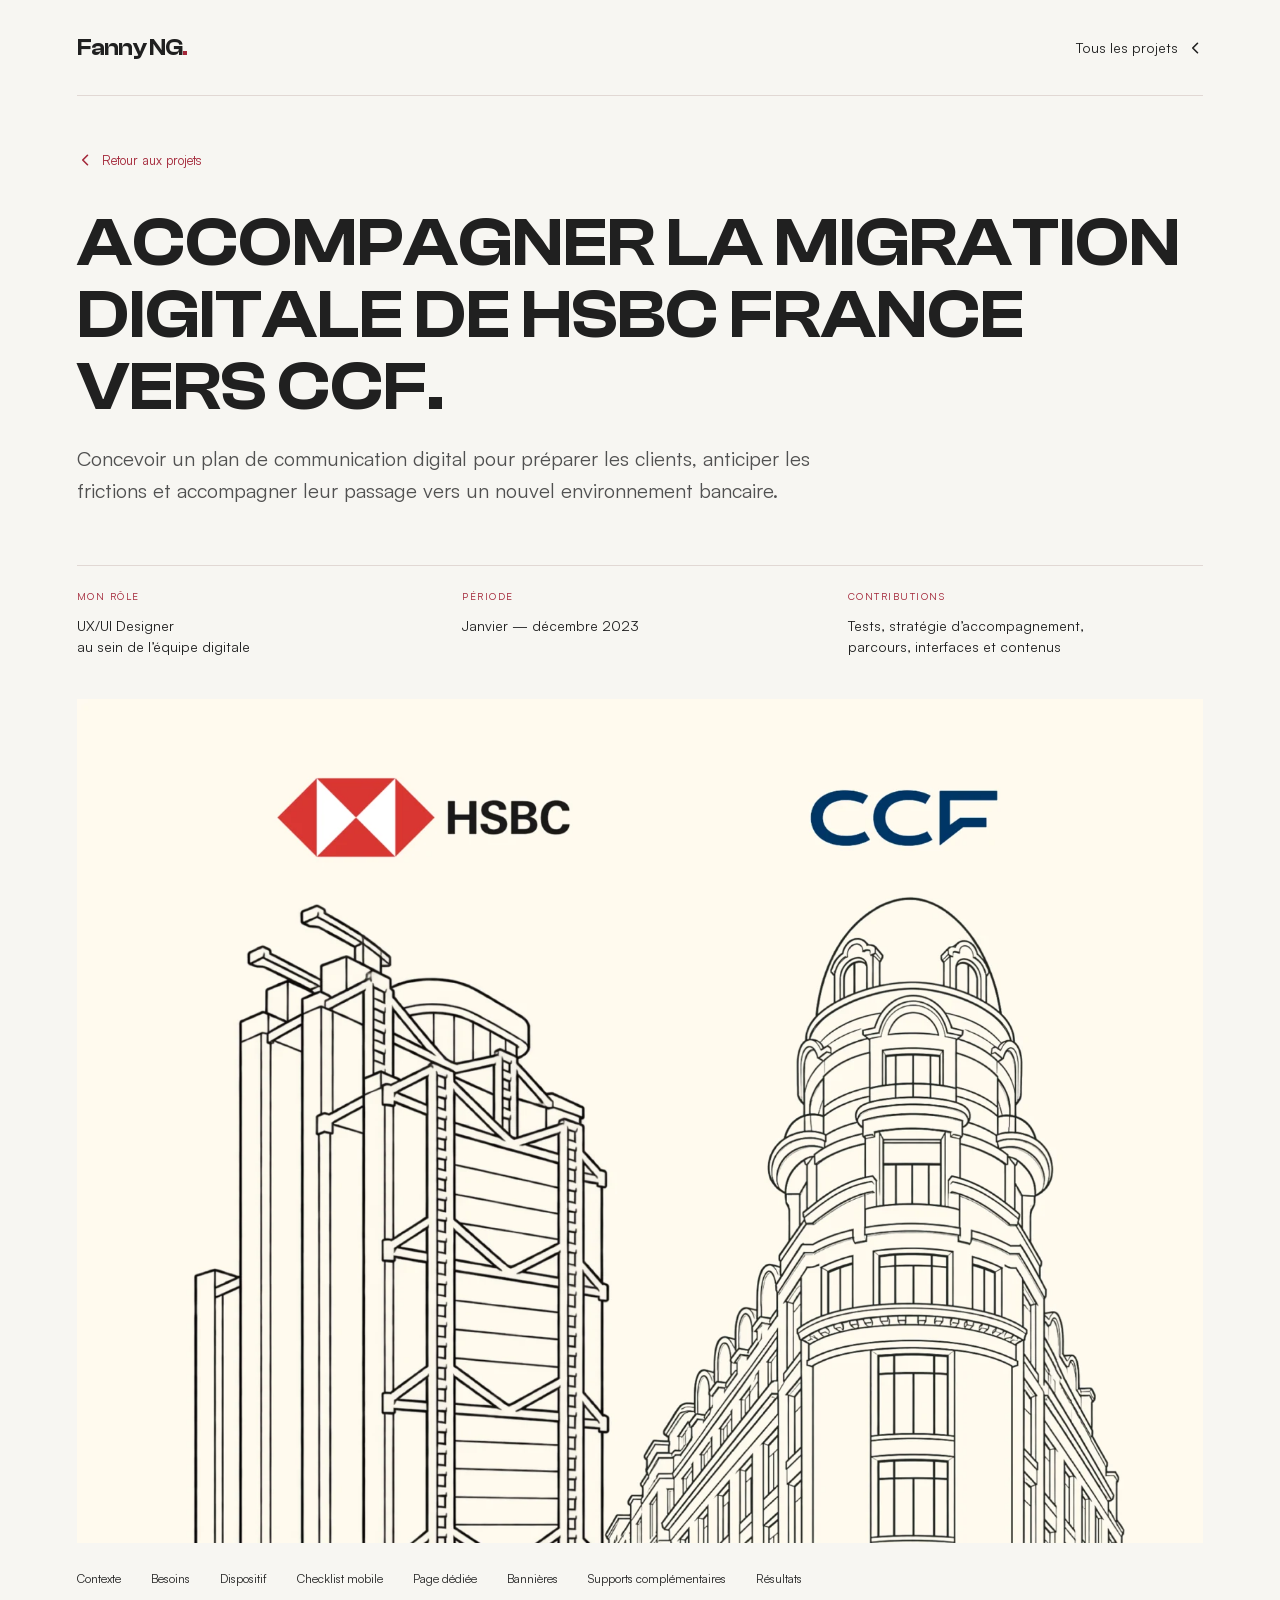
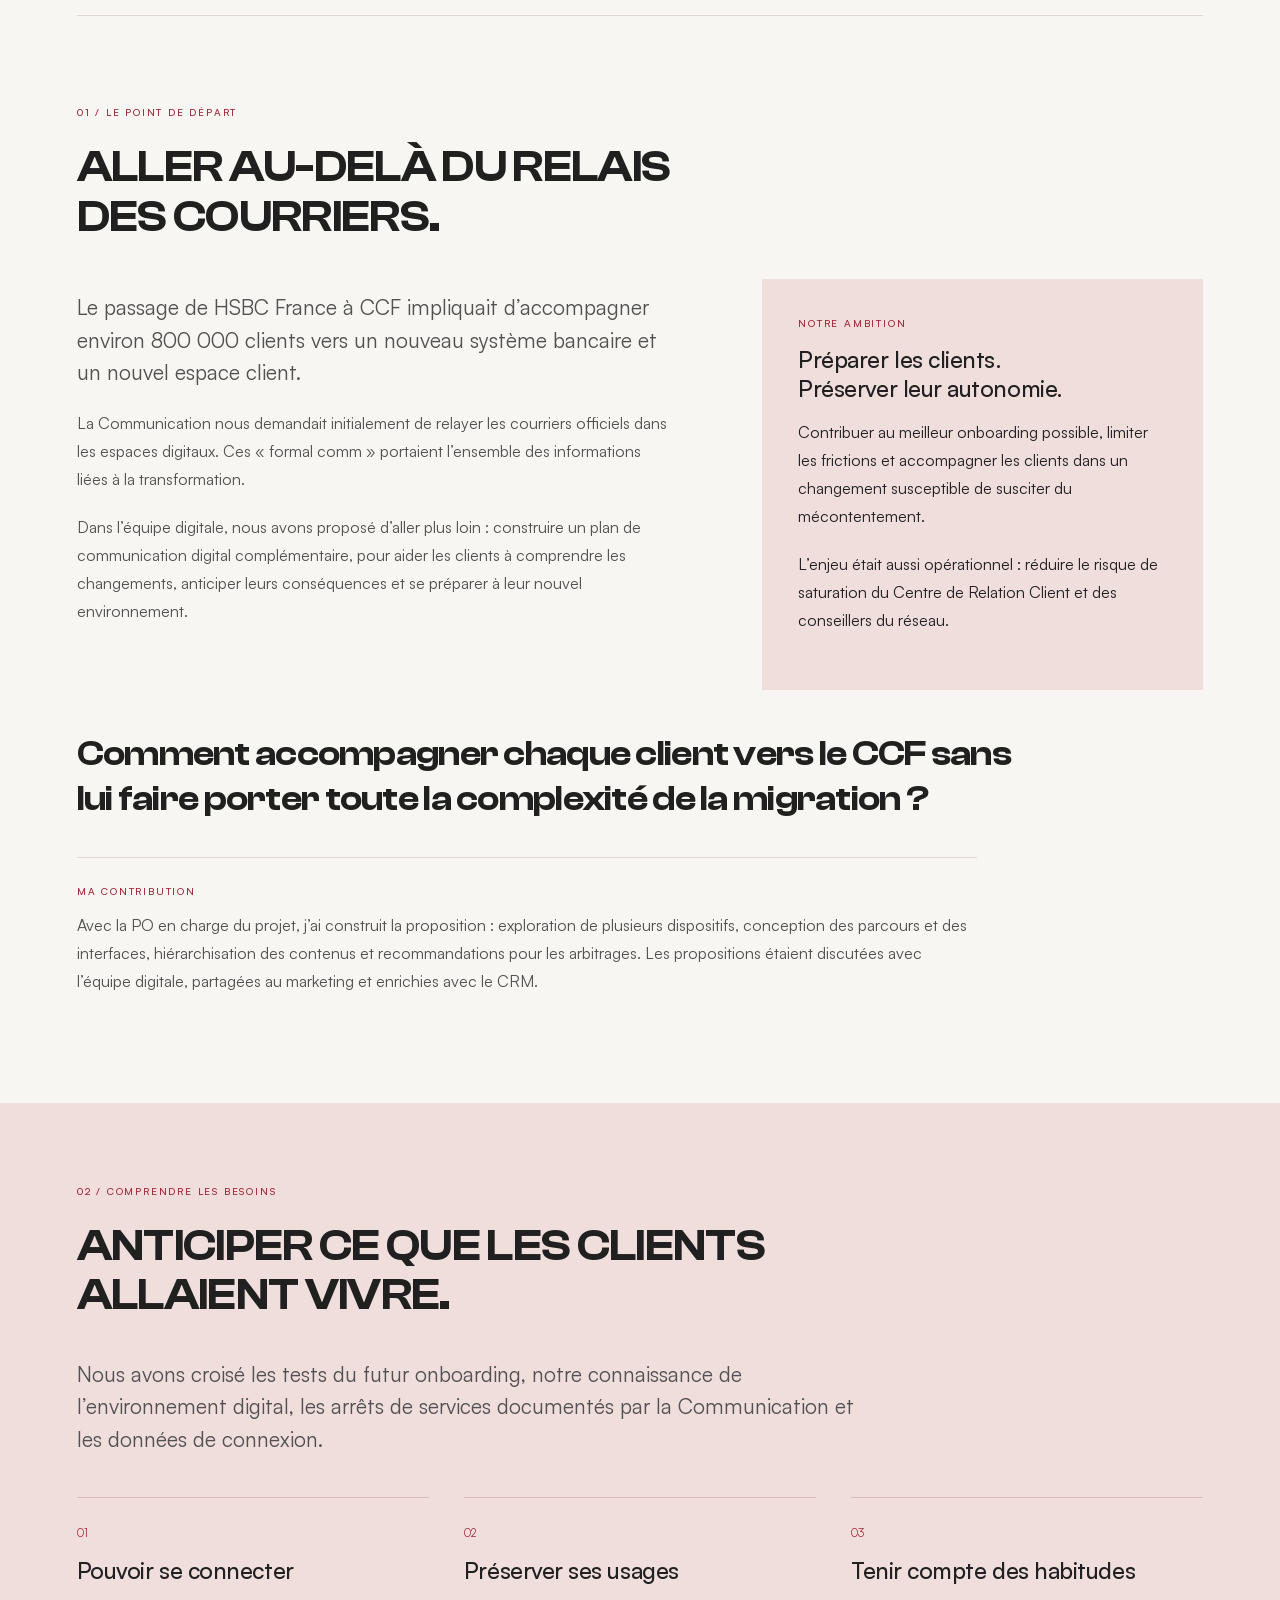
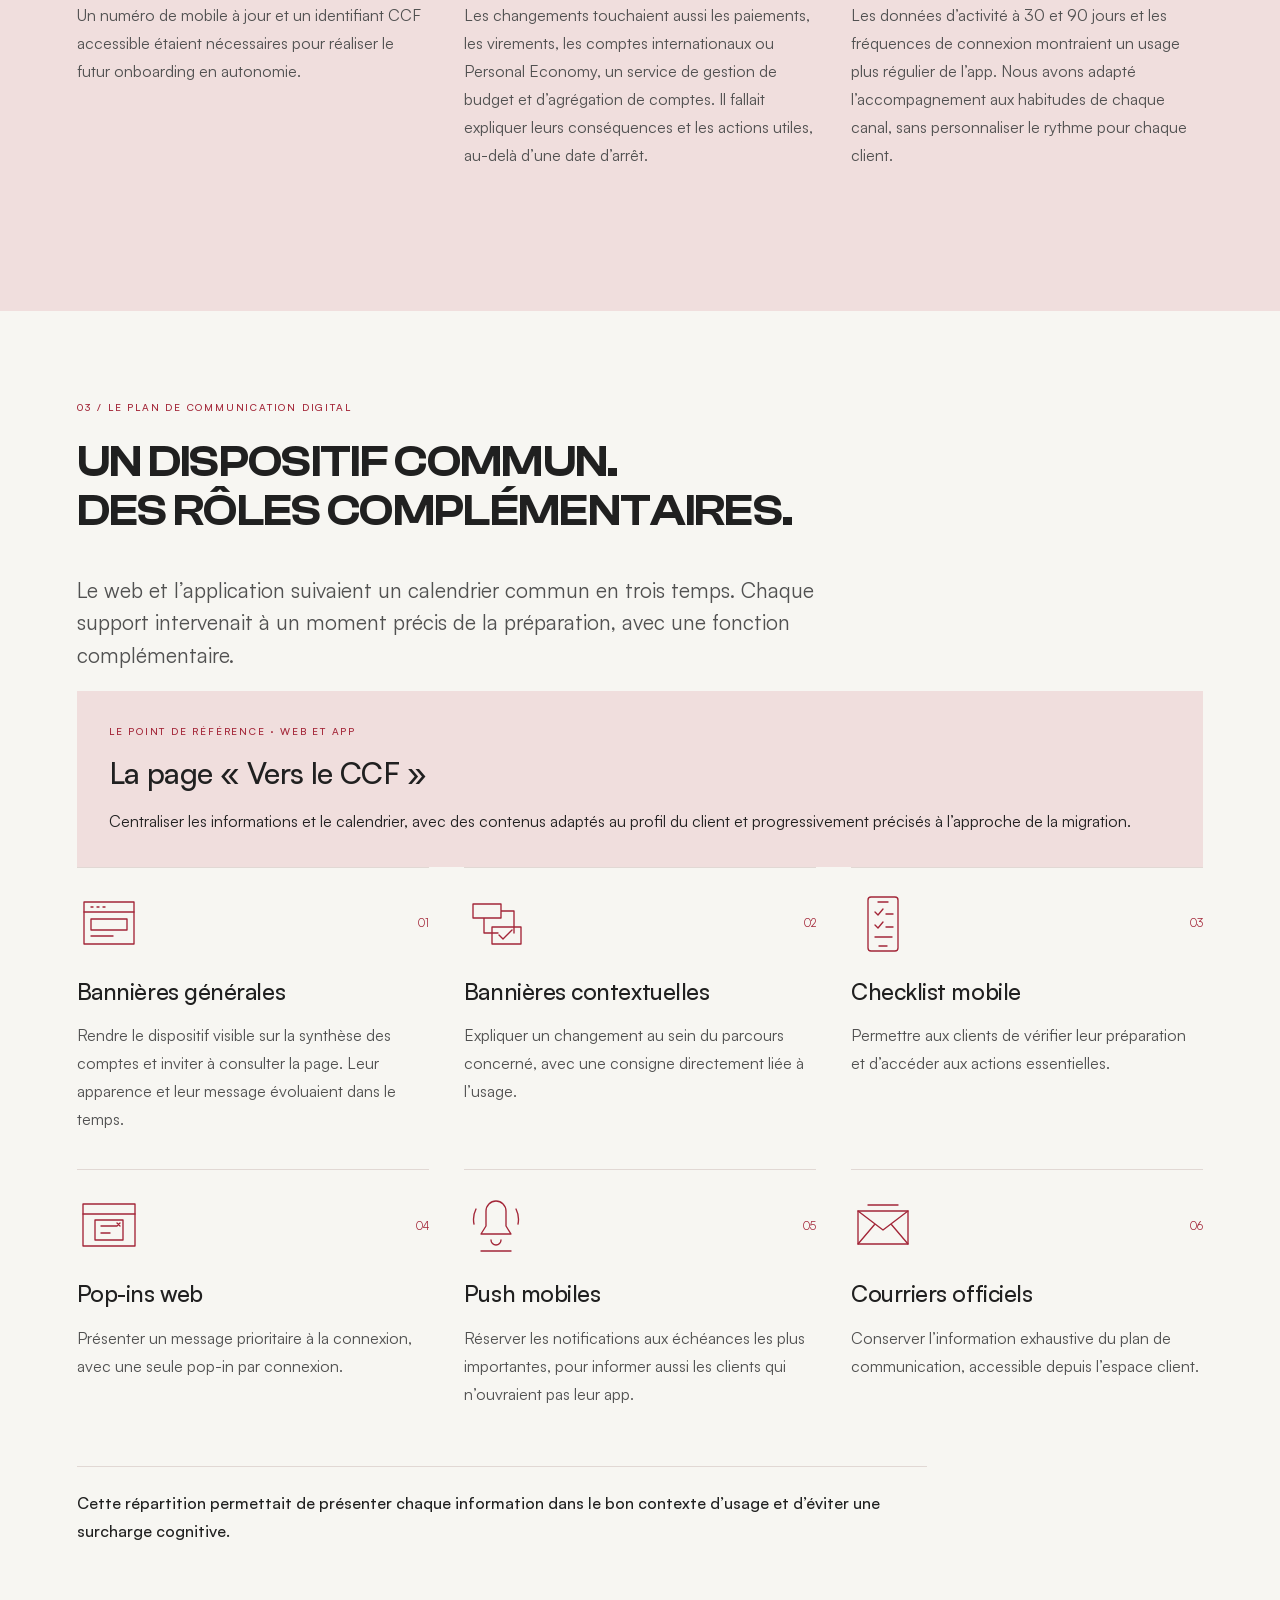
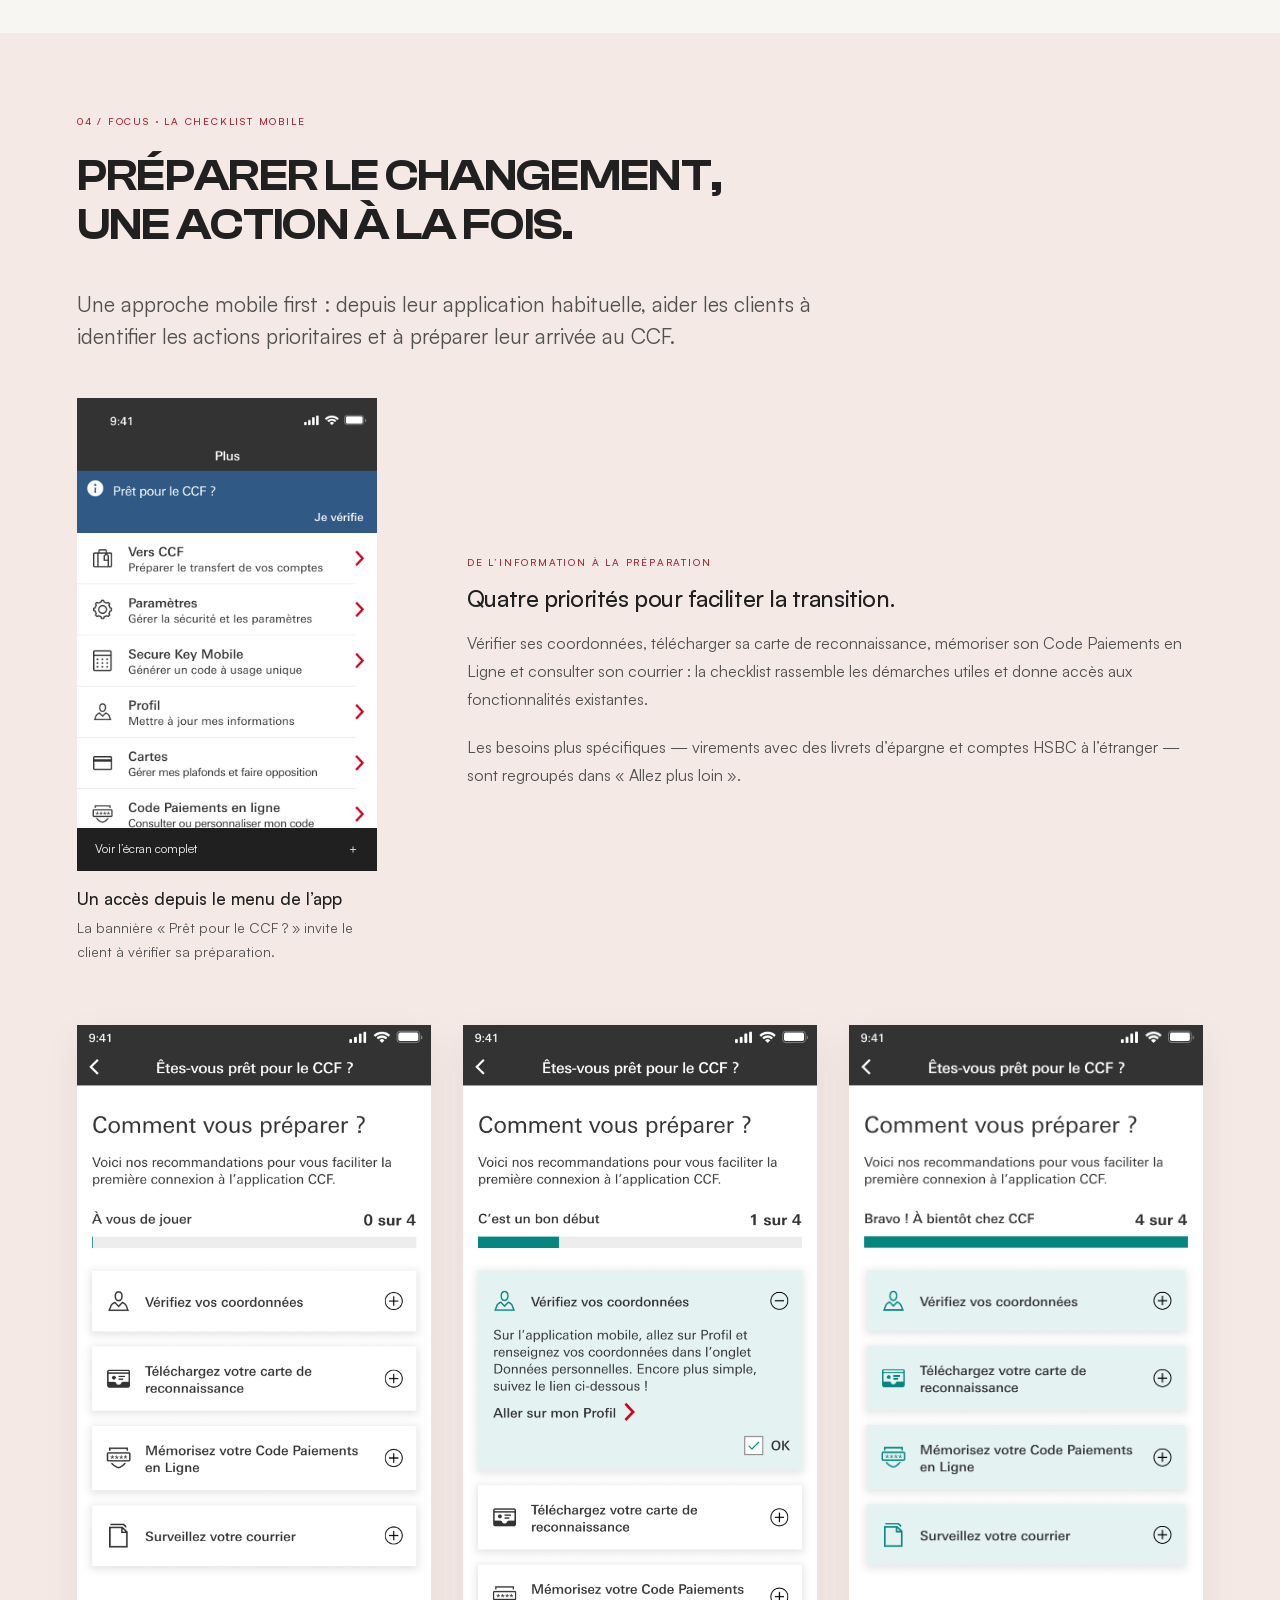
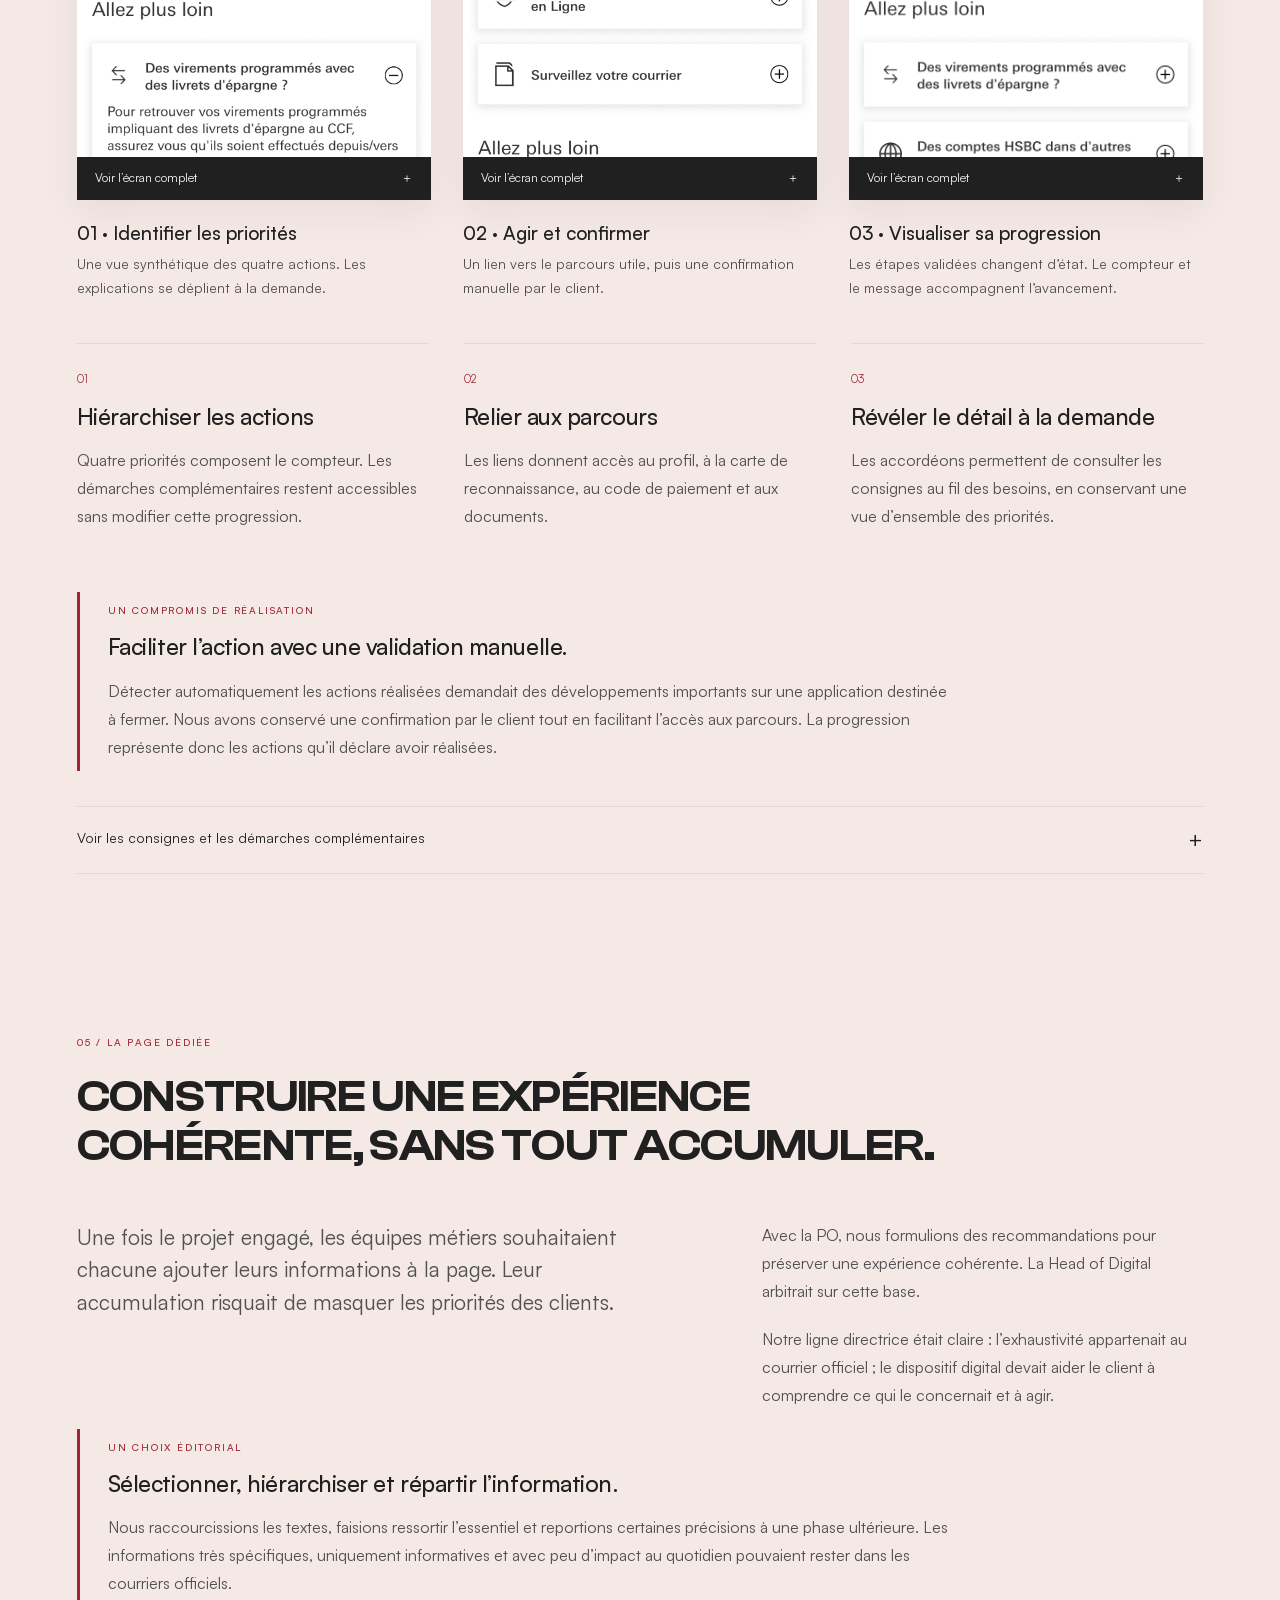
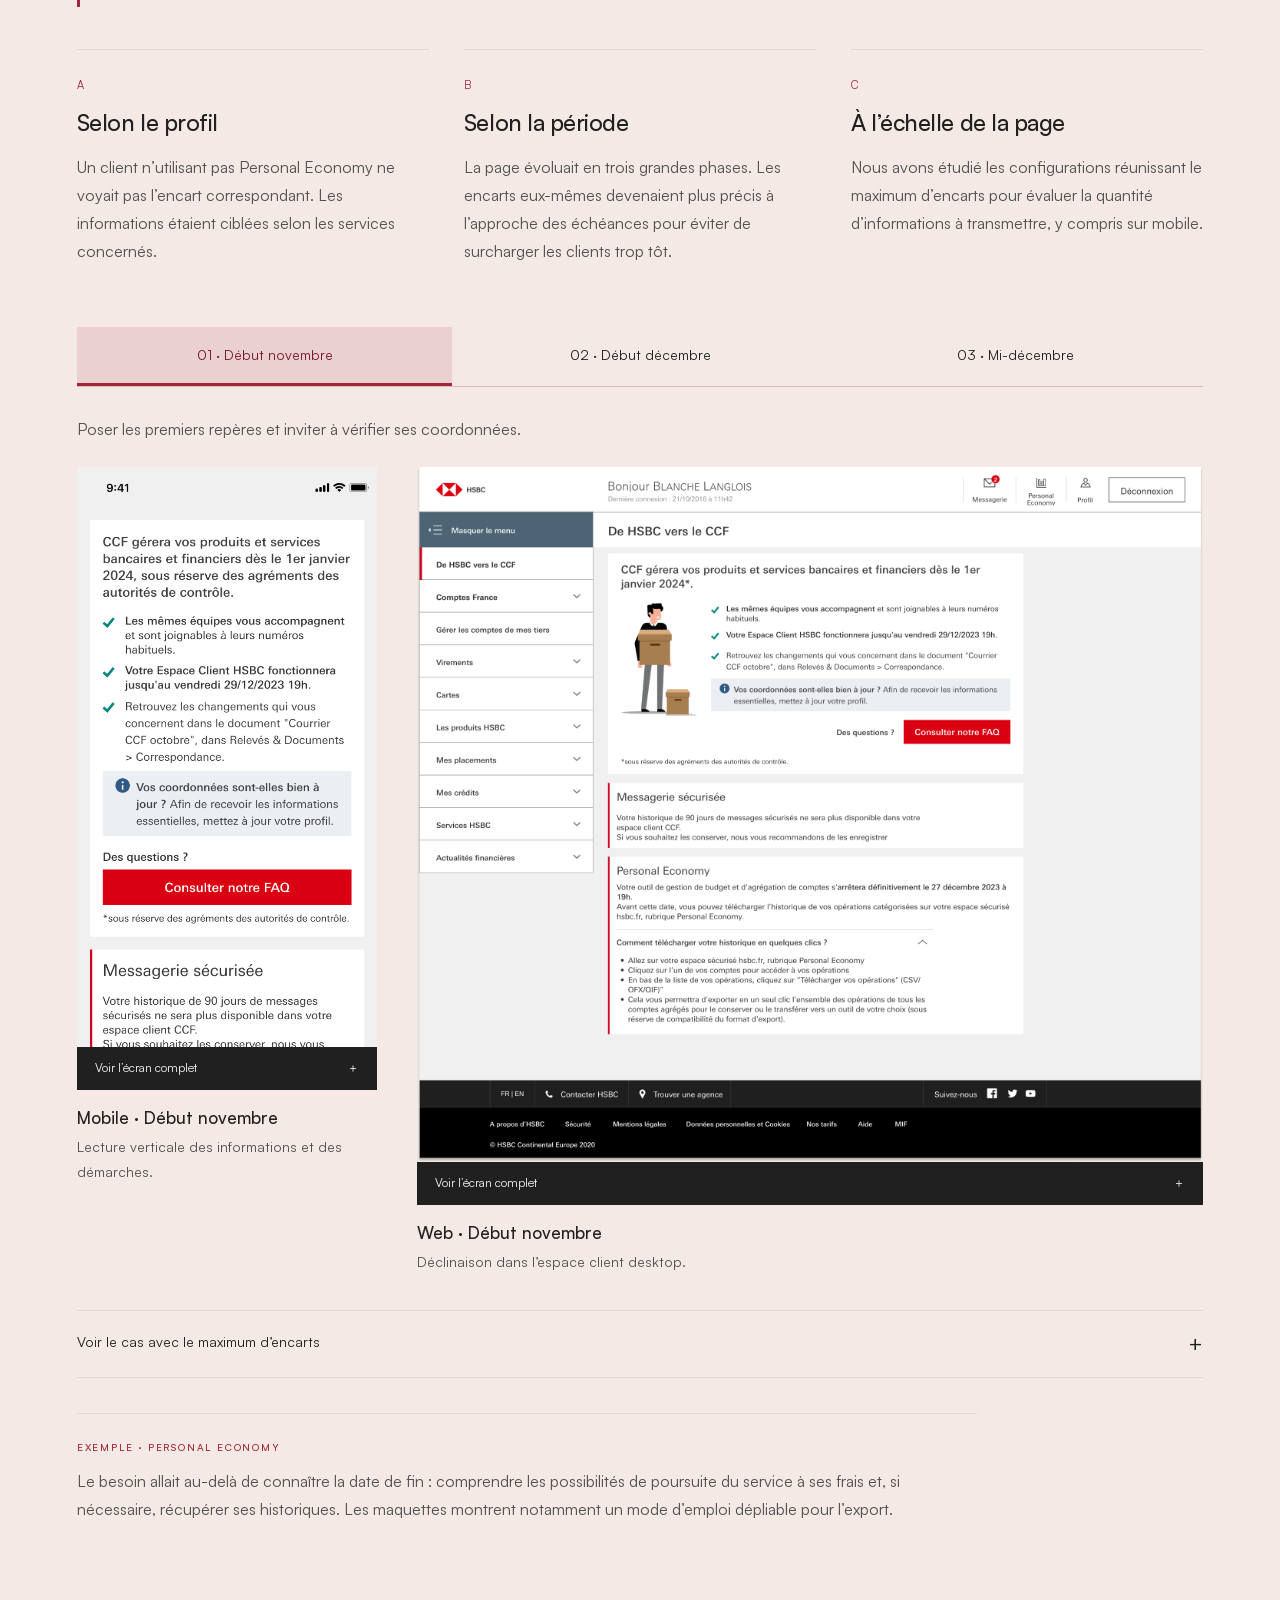
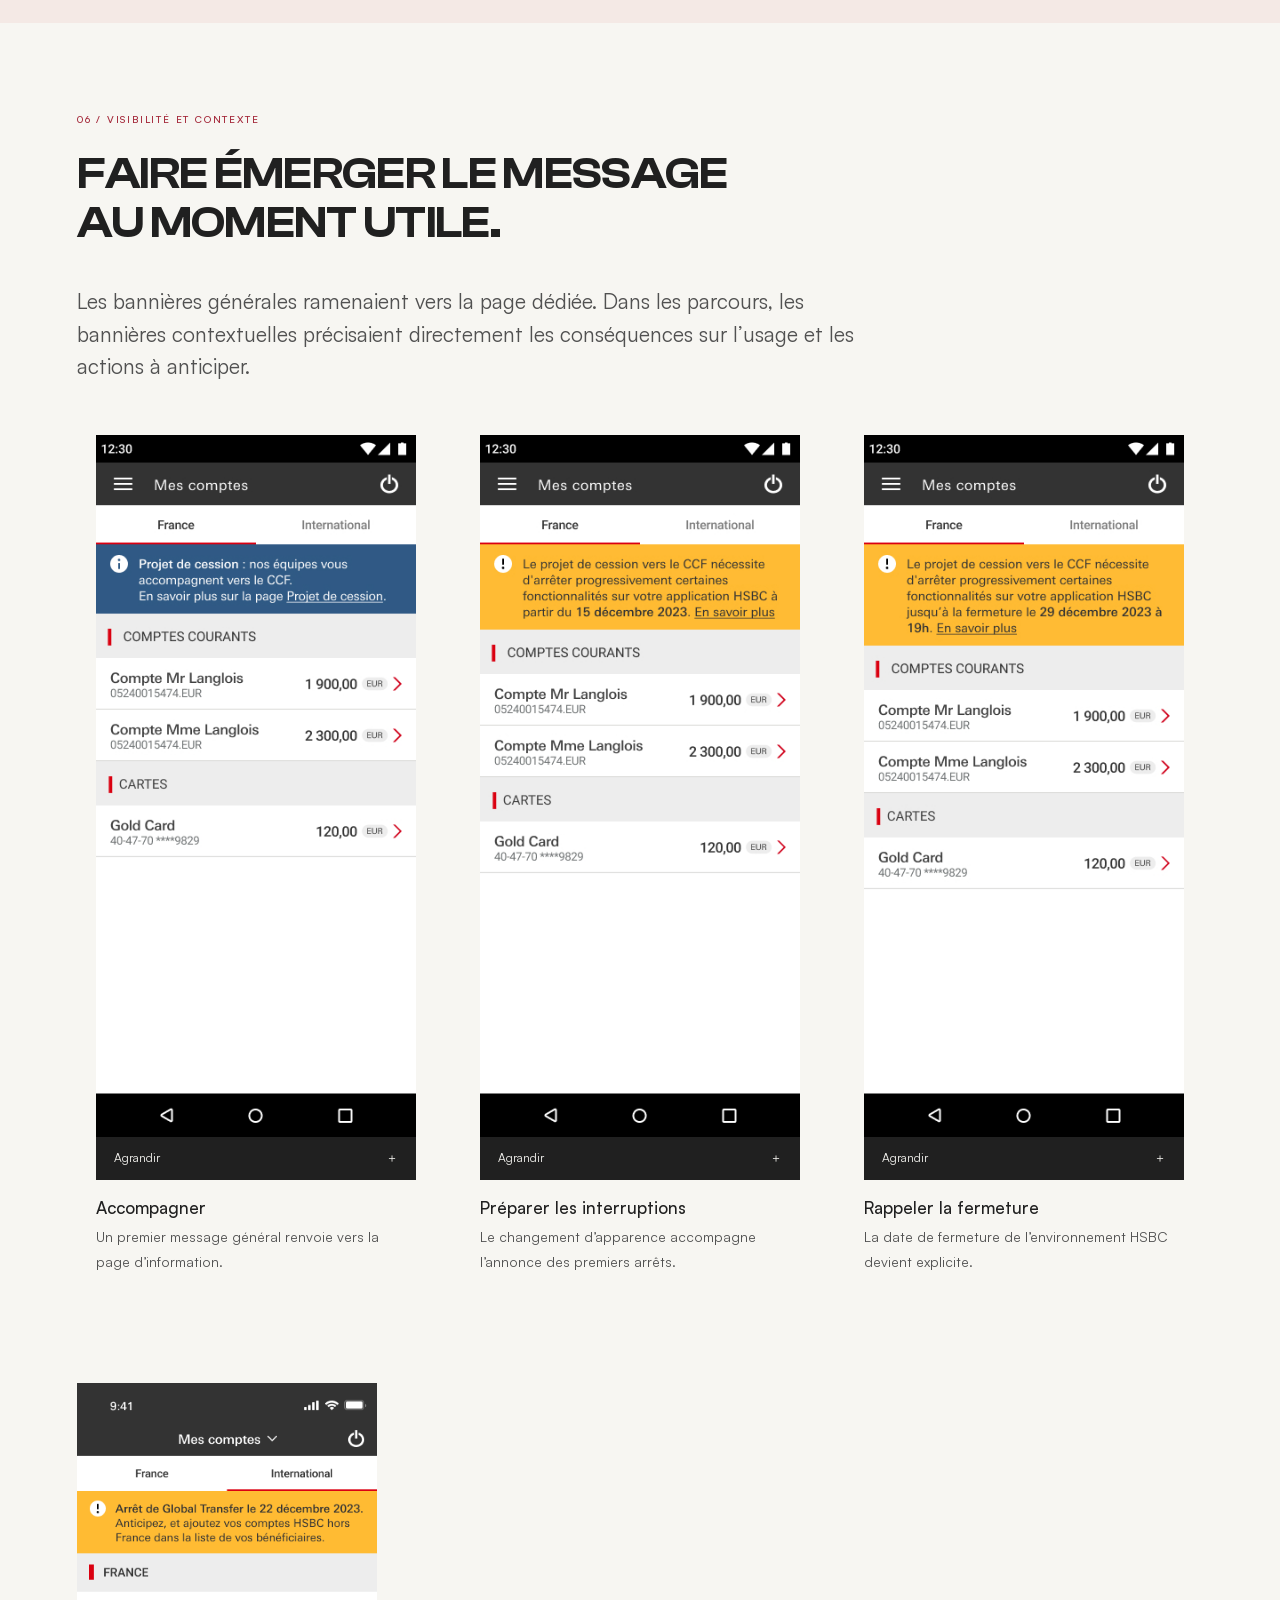
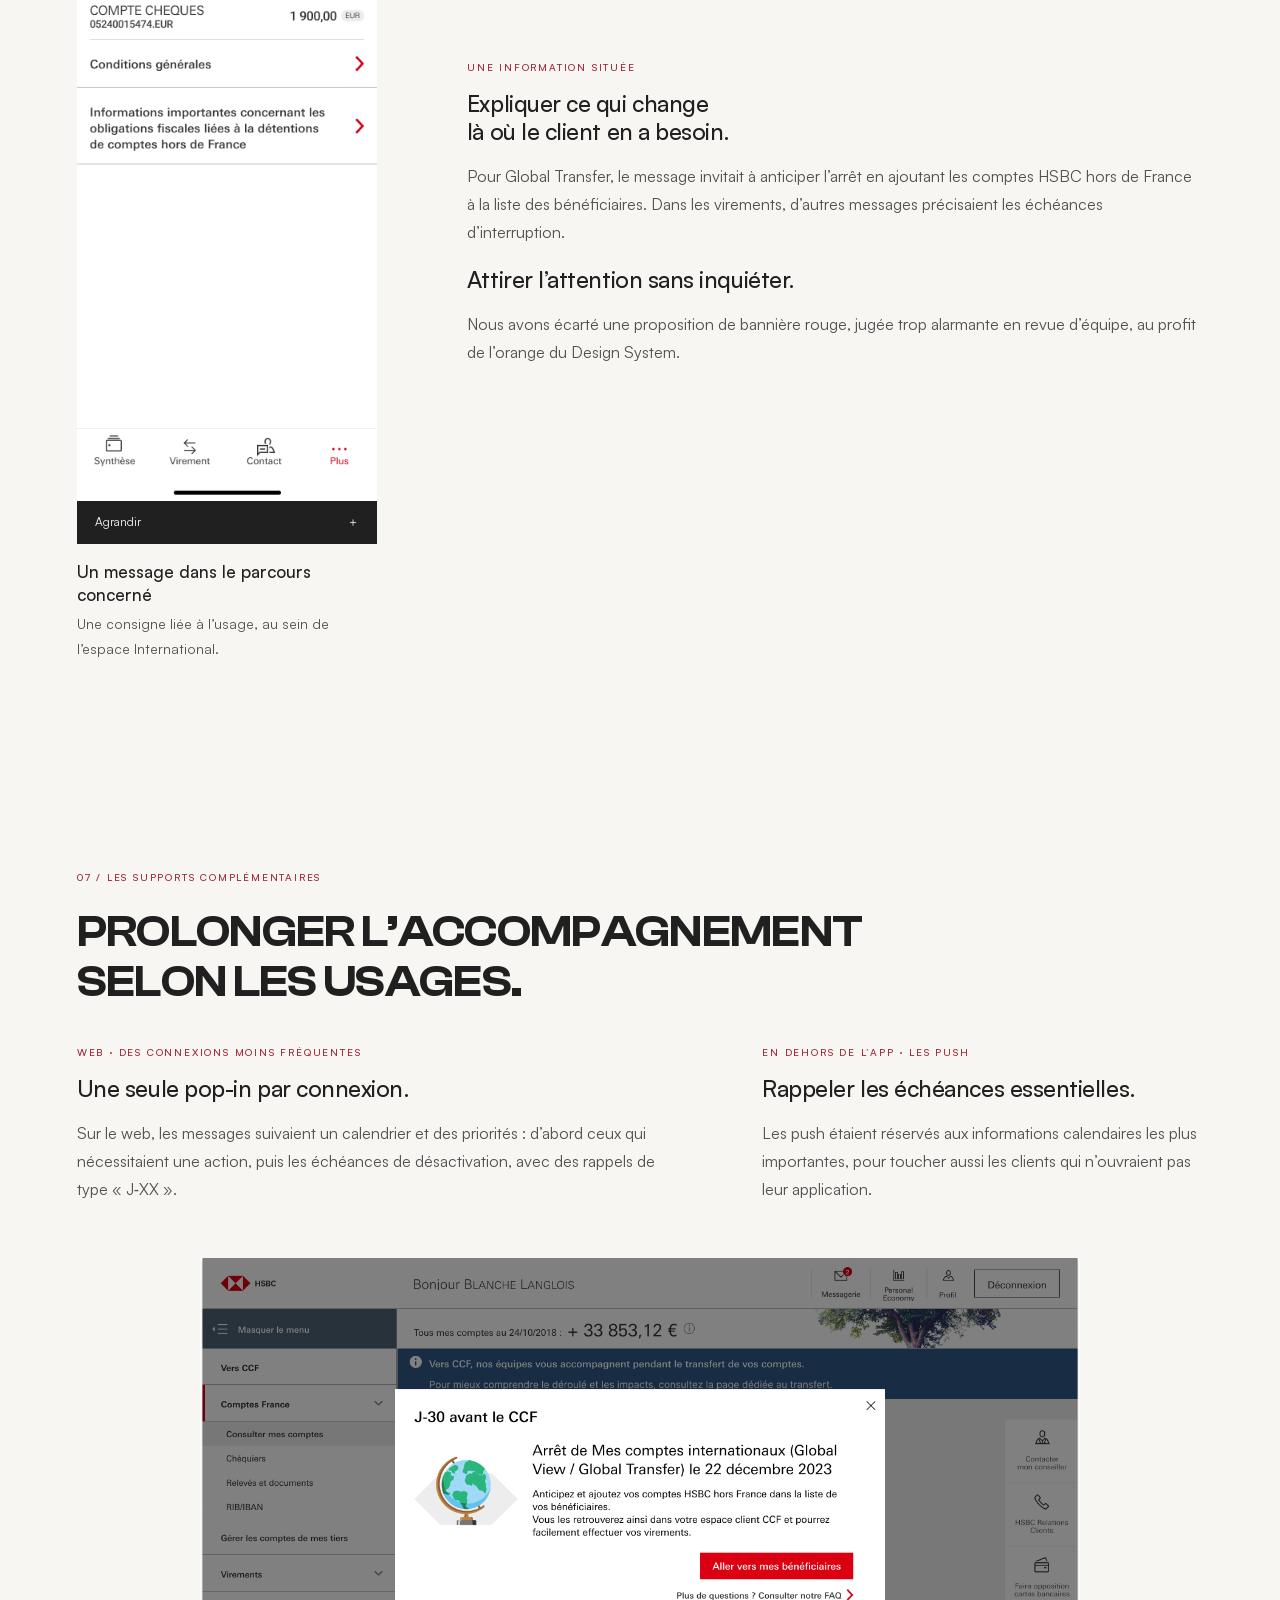
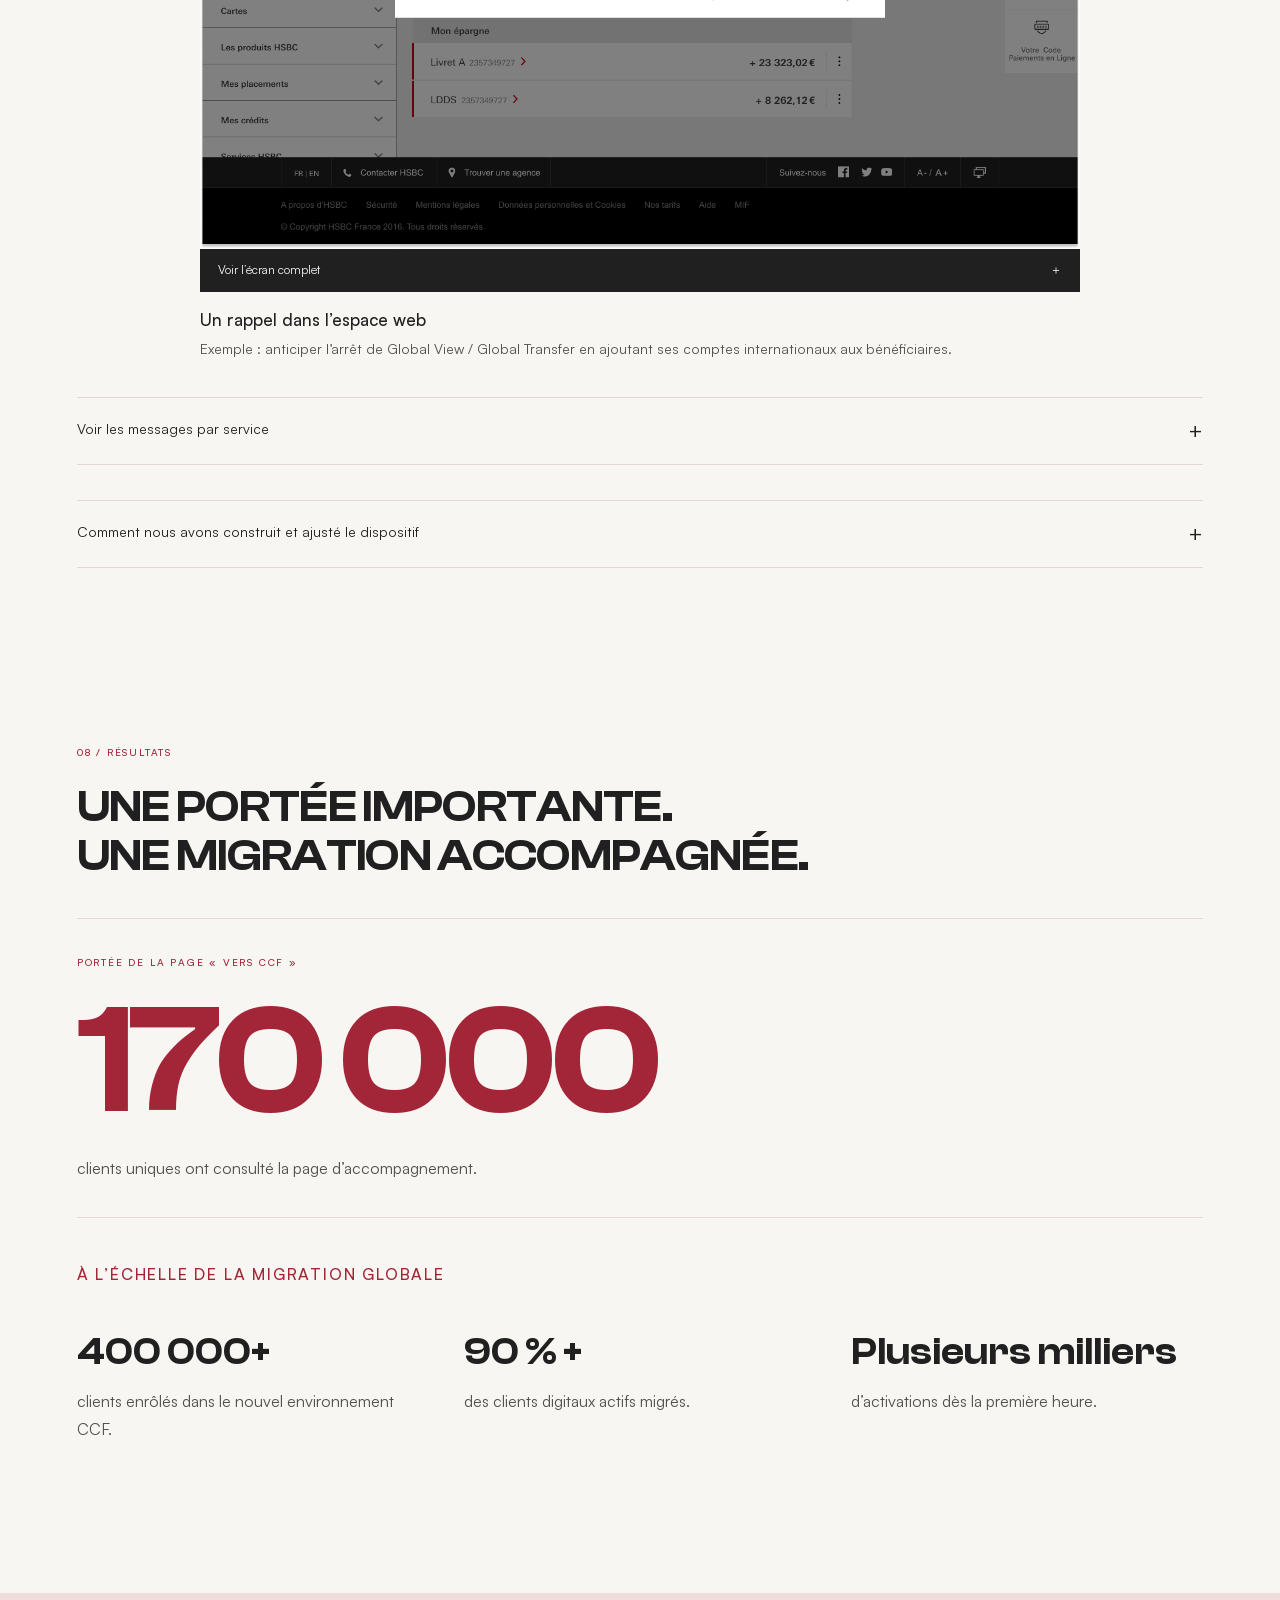
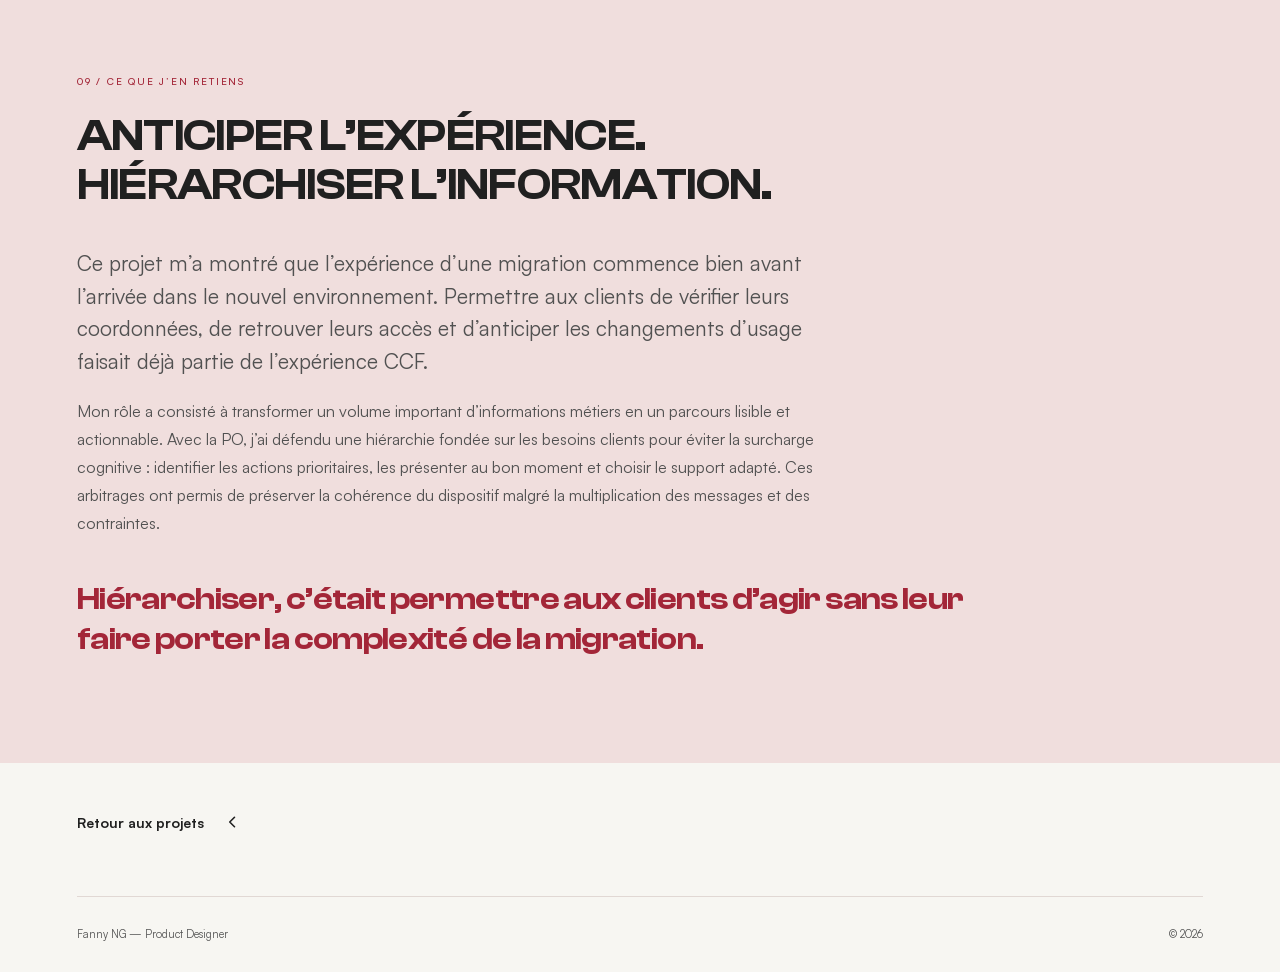
==== commit a5c4e963: "Affiche les illustrations HSBC et CCF en ouverture de l’étude de cas" ====
--- a/projets/migration-hsbc-ccf/index.html
+++ b/projets/migration-hsbc-ccf/index.html
@@ -1,4 +1,7 @@
-<!doctype html><html lang="fr"><head><meta charset="utf-8"><meta name="viewport" content="width=device-width,initial-scale=1"><meta name="description" content="Étude de cas UX : accompagner les clients HSBC France dans leur migration vers CCF, de la stratégie d’information aux interfaces."><title>HSBC → CCF — Fanny NG</title><link rel="stylesheet" href="../../assets/css/styles.css"></head><body><a class="skip" href="#main">Aller au contenu</a><div class="case" id="case"><div class="wrap"><header class="nav"><a class="brand" href="../../#accueil">Fanny NG<span>.</span></a><nav aria-label="Navigation du projet"><a href="../../#projets">Tous les projets <svg class="action-chevron chevron-back" aria-hidden="true" viewBox="0 0 16 16" focusable="false"><path d="M5.5 3.25 10.25 8 5.5 12.75"></path></svg></a></nav></header><main><section class="case-header"><a class="back action-text" href="../../#projets"><svg class="action-chevron chevron-back" aria-hidden="true" viewBox="0 0 16 16" focusable="false"><path d="M5.5 3.25 10.25 8 5.5 12.75"></path></svg> Retour aux projets</a><h1>Accompagner la migration digitale de HSBC France vers CCF.</h1><p class="lead">Concevoir un plan de communication digital pour préparer les clients, anticiper les frictions et accompagner leur passage vers un nouvel environnement bancaire.</p></section><div class="meta"><div><small>MON RÔLE</small><p>UX/UI Designer<br>au sein de l’équipe digitale</p></div><div><small>PÉRIODE</small><p>Janvier — décembre 2023</p></div><div><small>CONTRIBUTIONS</small><p>Tests, stratégie d’accompagnement,<br>parcours, interfaces et contenus</p></div></div><img class="case-cover" src="../../assets/9ace51d70e29b433.png" alt="La checklist de préparation HSBC vers CCF"><nav class="cs-nav" aria-label="Sommaire du projet"><a href="#chap0">Contexte</a><a href="#chap1">Besoins</a><a href="#chap2">Dispositif</a><a href="#chap4">Checklist mobile</a><a href="#chap5">Page dédiée</a><a href="#chap6">Bannières</a><a href="#chap-web">Supports complémentaires</a><a href="#chap10">Résultats</a></nav><article class="cs-story"><section id="chap0" class="cs-section "><div class="cs-heading"><span class="cs-kicker">01 / Le point de départ</span><h2>Aller au-delà du relais<br> des courriers.</h2></div><div class="cs-two"><div><p class="cs-intro">Le passage de HSBC France à CCF impliquait d’accompagner environ 800 000 clients vers un nouveau système bancaire et un nouvel espace client.</p><p>La Communication nous demandait initialement de relayer les courriers officiels dans les espaces digitaux. Ces « formal comm » portaient l’ensemble des informations liées à la transformation.</p><p>Dans l’équipe digitale, nous avons proposé d’aller plus loin : construire un plan de communication digital complémentaire, pour aider les clients à comprendre les changements, anticiper leurs conséquences et se préparer à leur nouvel environnement.</p></div><aside class="cs-callout"><span class="cs-kicker">Notre ambition</span><h3>Préparer les clients.<br> Préserver leur autonomie.</h3><p>Contribuer au meilleur onboarding possible, limiter les frictions et accompagner les clients dans un changement susceptible de susciter du mécontentement.</p><p>L’enjeu était aussi opérationnel : réduire le risque de saturation du Centre de Relation Client et des conseillers du réseau.</p></aside></div><blockquote>Comment accompagner chaque client vers le CCF sans lui faire porter toute la complexité de la migration ?</blockquote><div class="cs-contribution"><span class="cs-kicker">Ma contribution</span><p>Avec la PO en charge du projet, j’ai construit la proposition : exploration de plusieurs dispositifs, conception des parcours et des interfaces, hiérarchisation des contenus et recommandations pour les arbitrages. Les propositions étaient discutées avec l’équipe digitale, partagées au marketing et enrichies avec le CRM.</p></div></section><section id="chap1" class="cs-section cs-dark"><div class="cs-heading"><span class="cs-kicker">02 / Comprendre les besoins</span><h2>Anticiper ce que les clients<br> allaient vivre.</h2></div><p class="cs-intro">Nous avons croisé les tests du futur onboarding, notre connaissance de l’environnement digital, les arrêts de services documentés par la Communication et les données de connexion.</p><div class="cs-three"><div class="cs-tile"><span class="cs-number">01</span><h3>Pouvoir se connecter</h3><p>Un numéro de mobile à jour et un identifiant CCF accessible étaient nécessaires pour réaliser le futur onboarding en autonomie.</p></div><div class="cs-tile"><span class="cs-number">02</span><h3>Préserver ses usages</h3><p>Les changements touchaient aussi les paiements, les virements, les comptes internationaux ou Personal Economy, un service de gestion de budget et d’agrégation de comptes. Il fallait expliquer leurs conséquences et les actions utiles, au-delà d’une date d’arrêt.</p></div><div class="cs-tile"><span class="cs-number">03</span><h3>Tenir compte des habitudes</h3><p>Les données d’activité à 30 et 90 jours et les fréquences de connexion montraient un usage plus régulier de l’app. Nous avons adapté l’accompagnement aux habitudes de chaque canal, sans personnaliser le rythme pour chaque client.</p></div></div></section><section id="chap2" class="cs-section "><div class="cs-heading"><span class="cs-kicker">03 / Le plan de communication digital</span><h2>Un dispositif commun.<br> Des rôles complémentaires.</h2></div><p class="cs-intro">Le web et l’application suivaient un calendrier commun en trois temps. Chaque support intervenait à un moment précis de la préparation, avec une fonction complémentaire.</p><div class="system-map"><div class="system-core"><span class="cs-kicker">Le point de référence · Web et app</span><h3>La page « Vers le CCF »</h3><p>Centraliser les informations et le calendrier, avec des contenus adaptés au profil du client et progressivement précisés à l’approche de la migration.</p></div><div class="system-grid"><div class="cs-tile"><div class="support-symbol"><svg viewbox="0 0 64 64" fill="none" stroke="currentColor" stroke-width="1.35" stroke-linecap="round" stroke-linejoin="round" aria-hidden="true"><rect x="7" y="10" width="50" height="42"></rect><path d="M7 20h50M14 15h2m4 0h2m4 0h2"></path><rect x="14" y="27" width="36" height="11"></rect><path d="M14 44h22"></path></svg><span class="cs-number">01</span></div><h3>Bannières générales</h3><p>Rendre le dispositif visible sur la synthèse des comptes et inviter à consulter la page. Leur apparence et leur message évoluaient dans le temps.</p></div><div class="cs-tile"><div class="support-symbol"><svg viewbox="0 0 64 64" fill="none" stroke="currentColor" stroke-width="1.35" stroke-linecap="round" stroke-linejoin="round" aria-hidden="true"><path d="M9 12h28v14H9zM37 19h13v22M20 26v15h14"></path><rect x="28" y="35" width="29" height="17"></rect><path d="m35 43 4 4 9-9"></path></svg><span class="cs-number">02</span></div><h3>Bannières contextuelles</h3><p>Expliquer un changement au sein du parcours concerné, avec une consigne directement liée à l’usage.</p></div><div class="cs-tile"><div class="support-symbol"><svg viewbox="0 0 64 64" fill="none" stroke="currentColor" stroke-width="1.35" stroke-linecap="round" stroke-linejoin="round" aria-hidden="true"><rect x="17" y="5" width="30" height="54" rx="3"></rect><path d="M27 10h10M28 54h8m-12-34 3 3 5-6m-8 16 3 3 5-6m3-8h7m-7 13h7M24 45h17"></path></svg><span class="cs-number">03</span></div><h3>Checklist mobile</h3><p>Permettre aux clients de vérifier leur préparation et d’accéder aux actions essentielles.</p></div><div class="cs-tile"><div class="support-symbol"><svg viewbox="0 0 64 64" fill="none" stroke="currentColor" stroke-width="1.35" stroke-linecap="round" stroke-linejoin="round" aria-hidden="true"><rect x="6" y="10" width="52" height="42"></rect><path d="M6 20h52"></path><rect x="18" y="26" width="28" height="20" fill="var(--paper)"></rect><path d="M24 32h16m-16 7h9m7-10 3 3m0-3-3 3"></path></svg><span class="cs-number">04</span></div><h3>Pop-ins web</h3><p>Présenter un message prioritaire à la connexion, avec une seule pop-in par connexion.</p></div><div class="cs-tile"><div class="support-symbol"><svg viewbox="0 0 64 64" fill="none" stroke="currentColor" stroke-width="1.35" stroke-linecap="round" stroke-linejoin="round" aria-hidden="true"><path d="M22 32V17a10 10 0 0 1 20 0v15l5 8H17zM27 46a5 5 0 0 0 10 0M12 15a23 23 0 0 0-2 15M52 15a23 23 0 0 1 2 15"></path><path d="M17 57h30"></path></svg><span class="cs-number">05</span></div><h3>Push mobiles</h3><p>Réserver les notifications aux échéances les plus importantes, pour informer aussi les clients qui n’ouvraient pas leur app.</p></div><div class="cs-tile"><div class="support-symbol"><svg viewbox="0 0 64 64" fill="none" stroke="currentColor" stroke-width="1.35" stroke-linecap="round" stroke-linejoin="round" aria-hidden="true"><rect x="7" y="17" width="50" height="33"></rect><path d="m7 17 25 19 25-19M7 50l17-20m33 20L40 30M17 11h30"></path></svg><span class="cs-number">06</span></div><h3>Courriers officiels</h3><p>Conserver l’information exhaustive du plan de communication, accessible depuis l’espace client.</p></div></div><p class="system-note">Cette répartition permettait de présenter chaque information dans le bon contexte d’usage et d’éviter une surcharge cognitive.</p></div></section><section id="chap4" class="cs-section cs-soft"><div class="cs-heading"><span class="cs-kicker">04 / Focus · La checklist mobile</span><h2>Préparer le changement,<br> une action à la fois.</h2></div><p class="cs-intro">Une approche mobile first : depuis leur application habituelle, aider les clients à identifier les actions prioritaires et à préparer leur arrivée au CCF.</p><div class="check-entry"><figure class="evidence entry-screen"><button class="evidence-open" type="button" aria-label="Agrandir : Un accès depuis le menu de l’app"><img loading="lazy" src="../../assets/46b3c2ef15cc73b0.png" alt="Un accès depuis le menu de l’app"><span>Voir l’écran complet <span aria-hidden="true">＋</span></span></button><figcaption><strong>Un accès depuis le menu de l’app</strong><p>La bannière « Prêt pour le CCF ? » invite le client à vérifier sa préparation.</p></figcaption></figure><div><span class="cs-kicker">De l’information à la préparation</span><h3>Quatre priorités pour faciliter la transition.</h3><p>Vérifier ses coordonnées, télécharger sa carte de reconnaissance, mémoriser son Code Paiements en Ligne et consulter son courrier : la checklist rassemble les démarches utiles et donne accès aux fonctionnalités existantes.</p><p>Les besoins plus spécifiques — virements avec des livrets d’épargne et comptes HSBC à l’étranger — sont regroupés dans « Allez plus loin ».</p></div></div><div class="check-gallery"><figure class="evidence check-screen"><button class="evidence-open" type="button" aria-label="Agrandir : 01 · Identifier les priorités"><img loading="lazy" src="../../assets/87b39cbd24e31fe4.png" alt="01 · Identifier les priorités"><span>Voir l’écran complet <span aria-hidden="true">＋</span></span></button><figcaption><strong>01 · Identifier les priorités</strong><p>Une vue synthétique des quatre actions. Les explications se déplient à la demande.</p></figcaption></figure><figure class="evidence check-screen"><button class="evidence-open" type="button" aria-label="Agrandir : 02 · Agir et confirmer"><img loading="lazy" src="../../assets/6b7f1f8121941120.png" alt="02 · Agir et confirmer"><span>Voir l’écran complet <span aria-hidden="true">＋</span></span></button><figcaption><strong>02 · Agir et confirmer</strong><p>Un lien vers le parcours utile, puis une confirmation manuelle par le client.</p></figcaption></figure><figure class="evidence check-screen"><button class="evidence-open" type="button" aria-label="Agrandir : 03 · Visualiser sa progression"><img loading="lazy" src="../../assets/4dcba12946327c6e.png" alt="03 · Visualiser sa progression"><span>Voir l’écran complet <span aria-hidden="true">＋</span></span></button><figcaption><strong>03 · Visualiser sa progression</strong><p>Les étapes validées changent d’état. Le compteur et le message accompagnent l’avancement.</p></figcaption></figure></div><div class="cs-three"><div class="cs-tile"><span class="cs-number">01</span><h3>Hiérarchiser les actions</h3><p>Quatre priorités composent le compteur. Les démarches complémentaires restent accessibles sans modifier cette progression.</p></div><div class="cs-tile"><span class="cs-number">02</span><h3>Relier aux parcours</h3><p>Les liens donnent accès au profil, à la carte de reconnaissance, au code de paiement et aux documents.</p></div><div class="cs-tile"><span class="cs-number">03</span><h3>Révéler le détail à la demande</h3><p>Les accordéons permettent de consulter les consignes au fil des besoins, en conservant une vue d’ensemble des priorités.</p></div></div><div class="cs-decision"><span class="cs-kicker">Un compromis de réalisation</span><h3>Faciliter l’action avec une validation manuelle.</h3><p>Détecter automatiquement les actions réalisées demandait des développements importants sur une application destinée à fermer. Nous avons conservé une confirmation par le client tout en facilitant l’accès aux parcours. La progression représente donc les actions qu’il déclare avoir réalisées.</p></div><details class="cs-detail"><summary>Voir les consignes et les démarches complémentaires<span aria-hidden="true">+</span></summary><div class="check-details"><figure class="evidence detail-phone"><button class="evidence-open" type="button" aria-label="Agrandir : Les quatre actions détaillées"><img loading="lazy" src="../../assets/3f8f9730cd5cd450.png" alt="Les quatre actions détaillées"><span>Voir l’écran complet <span aria-hidden="true">＋</span></span></button><figcaption><strong>Les quatre actions détaillées</strong><p>Les consignes et les accès directs, avec les accordéons ouverts.</p></figcaption></figure><figure class="evidence detail-phone"><button class="evidence-open" type="button" aria-label="Agrandir : Des besoins spécifiques à anticiper"><img loading="lazy" src="../../assets/5b16b35bf25864d4.png" alt="Des besoins spécifiques à anticiper"><span>Voir l’écran complet <span aria-hidden="true">＋</span></span></button><figcaption><strong>Des besoins spécifiques à anticiper</strong><p>Une action complémentaire peut être cochée sans faire progresser le compteur des quatre priorités.</p></figcaption></figure></div></details></section><section id="chap5" class="cs-section cs-soft"><div class="cs-heading"><span class="cs-kicker">05 / La page dédiée</span><h2>Construire une expérience<br> cohérente, sans tout accumuler.</h2></div><div class="cs-two"><p class="cs-intro">Une fois le projet engagé, les équipes métiers souhaitaient chacune ajouter leurs informations à la page. Leur accumulation risquait de masquer les priorités des clients.</p><div><p>Avec la PO, nous formulions des recommandations pour préserver une expérience cohérente. La Head of Digital arbitrait sur cette base.</p><p>Notre ligne directrice était claire : l’exhaustivité appartenait au courrier officiel ; le dispositif digital devait aider le client à comprendre ce qui le concernait et à agir.</p></div></div><div class="cs-decision"><span class="cs-kicker">Un choix éditorial</span><h3>Sélectionner, hiérarchiser et répartir l’information.</h3><p>Nous raccourcissions les textes, faisions ressortir l’essentiel et reportions certaines précisions à une phase ultérieure. Les informations très spécifiques, uniquement informatives et avec peu d’impact au quotidien pouvaient rester dans les courriers officiels.</p></div><div class="cs-three"><div class="cs-tile"><span class="cs-number">A</span><h3>Selon le profil</h3><p>Un client n’utilisant pas Personal Economy ne voyait pas l’encart correspondant. Les informations étaient ciblées selon les services concernés.</p></div><div class="cs-tile"><span class="cs-number">B</span><h3>Selon la période</h3><p>La page évoluait en trois grandes phases. Les encarts eux-mêmes devenaient plus précis à l’approche des échéances pour éviter de surcharger les clients trop tôt.</p></div><div class="cs-tile"><span class="cs-number">C</span><h3>À l’échelle de la page</h3><p>Nous avons étudié les configurations réunissant le maximum d’encarts pour évaluer la quantité d’informations à transmettre, y compris sur mobile.</p></div></div><div class="phase-tabs" role="tablist" aria-label="Évolution de la page Vers le CCF"><button role="tab" aria-selected="true" aria-controls="phase0" id="phase-tab0" tabindex="0">01 · Début novembre</button><button role="tab" aria-selected="false" aria-controls="phase1" id="phase-tab1" tabindex="-1">02 · Début décembre</button><button role="tab" aria-selected="false" aria-controls="phase2" id="phase-tab2" tabindex="-1">03 · Mi-décembre</button></div><div id="phase0" role="tabpanel" aria-labelledby="phase-tab0"><p class="phase-description">Poser les premiers repères et inviter à vérifier ses coordonnées.</p><div class="phase-pair"><figure class="evidence phase-phone"><button class="evidence-open" type="button" aria-label="Agrandir : Mobile · Début novembre"><img loading="lazy" src="../../assets/5ff193408dbf7f59.png" alt="Mobile · Début novembre"><span>Voir l’écran complet <span aria-hidden="true">＋</span></span></button><figcaption><strong>Mobile · Début novembre</strong><p>Lecture verticale des informations et des démarches.</p></figcaption></figure><figure class="evidence phase-desktop"><button class="evidence-open" type="button" aria-label="Agrandir : Web · Début novembre"><img loading="lazy" src="../../assets/90f619f570cd241d.png" alt="Web · Début novembre"><span>Voir l’écran complet <span aria-hidden="true">＋</span></span></button><figcaption><strong>Web · Début novembre</strong><p>Déclinaison dans l’espace client desktop.</p></figcaption></figure></div></div><div id="phase1" role="tabpanel" aria-labelledby="phase-tab1" hidden><p class="phase-description">Préciser les premiers arrêts de services et les démarches à anticiper.</p><div class="phase-pair"><figure class="evidence phase-phone"><button class="evidence-open" type="button" aria-label="Agrandir : Mobile · Début décembre"><img loading="lazy" src="../../assets/75bd264851c972f5.png" alt="Mobile · Début décembre"><span>Voir l’écran complet <span aria-hidden="true">＋</span></span></button><figcaption><strong>Mobile · Début décembre</strong><p>Lecture verticale des informations et des démarches.</p></figcaption></figure><figure class="evidence phase-desktop"><button class="evidence-open" type="button" aria-label="Agrandir : Web · Début décembre"><img loading="lazy" src="../../assets/aa528f8bc352d9ea.png" alt="Web · Début décembre"><span>Voir l’écran complet <span aria-hidden="true">＋</span></span></button><figcaption><strong>Web · Début décembre</strong><p>Déclinaison dans l’espace client desktop.</p></figcaption></figure></div></div><div id="phase2" role="tabpanel" aria-labelledby="phase-tab2" hidden><p class="phase-description">Mettre en avant les identifiants CCF et les échéances de fermeture.</p><div class="phase-pair"><figure class="evidence phase-phone"><button class="evidence-open" type="button" aria-label="Agrandir : Mobile · Mi-décembre"><img loading="lazy" src="../../assets/2d259d800cf1f740.png" alt="Mobile · Mi-décembre"><span>Voir l’écran complet <span aria-hidden="true">＋</span></span></button><figcaption><strong>Mobile · Mi-décembre</strong><p>Lecture verticale des informations et des démarches.</p></figcaption></figure><figure class="evidence phase-desktop"><button class="evidence-open" type="button" aria-label="Agrandir : Web · Mi-décembre"><img loading="lazy" src="../../assets/f7156642849010f8.png" alt="Web · Mi-décembre"><span>Voir l’écran complet <span aria-hidden="true">＋</span></span></button><figcaption><strong>Web · Mi-décembre</strong><p>Déclinaison dans l’espace client desktop.</p></figcaption></figure></div></div><details class="cs-detail"><summary>Voir le cas avec le maximum d’encarts<span aria-hidden="true">+</span></summary><div class="phase-pair"><figure class="evidence phase-phone"><button class="evidence-open" type="button" aria-label="Agrandir : Configuration mobile avec tous les encarts"><img loading="lazy" src="../../assets/9658b608374ed0c4.png" alt="Configuration mobile avec tous les encarts"><span>Voir l’écran complet <span aria-hidden="true">＋</span></span></button><figcaption><strong>Configuration mobile avec tous les encarts</strong><p>Un cas de densité maximale pour examiner la quantité d’informations.</p></figcaption></figure><figure class="evidence phase-desktop"><button class="evidence-open" type="button" aria-label="Agrandir : Configuration web avec tous les encarts"><img loading="lazy" src="../../assets/733945616a977b13.png" alt="Configuration web avec tous les encarts"><span>Voir l’écran complet <span aria-hidden="true">＋</span></span></button><figcaption><strong>Configuration web avec tous les encarts</strong><p>Les différents messages réunis dans une même page.</p></figcaption></figure></div></details><div class="cs-contribution"><span class="cs-kicker">Exemple · Personal Economy</span><p>Le besoin allait au-delà de connaître la date de fin : comprendre les possibilités de poursuite du service à ses frais et, si nécessaire, récupérer ses historiques. Les maquettes montrent notamment un mode d’emploi dépliable pour l’export.</p></div></section><section id="chap6" class="cs-section "><div class="cs-heading"><span class="cs-kicker">06 / Visibilité et contexte</span><h2>Faire émerger le message<br> au moment utile.</h2></div><p class="cs-intro">Les bannières générales ramenaient vers la page dédiée. Dans les parcours, les bannières contextuelles précisaient directement les conséquences sur l’usage et les actions à anticiper.</p><div class="banner-gallery"><figure class="evidence"><button class="evidence-open" type="button" aria-label="Agrandir : Accompagner"><img loading="lazy" src="../../assets/841c971629b1b388.jpg" alt="Accompagner"><span>Agrandir <span aria-hidden="true">＋</span></span></button><figcaption><strong>Accompagner</strong><p>Un premier message général renvoie vers la page d’information.</p></figcaption></figure><figure class="evidence"><button class="evidence-open" type="button" aria-label="Agrandir : Préparer les interruptions"><img loading="lazy" src="../../assets/a4df77c3ca9491fd.jpg" alt="Préparer les interruptions"><span>Agrandir <span aria-hidden="true">＋</span></span></button><figcaption><strong>Préparer les interruptions</strong><p>Le changement d’apparence accompagne l’annonce des premiers arrêts.</p></figcaption></figure><figure class="evidence"><button class="evidence-open" type="button" aria-label="Agrandir : Rappeler la fermeture"><img loading="lazy" src="../../assets/ca8b4a5c9f9ddd47.jpg" alt="Rappeler la fermeture"><span>Agrandir <span aria-hidden="true">＋</span></span></button><figcaption><strong>Rappeler la fermeture</strong><p>La date de fermeture de l’environnement HSBC devient explicite.</p></figcaption></figure></div><div class="context-evidence"><figure class="evidence"><button class="evidence-open" type="button" aria-label="Agrandir : Un message dans le parcours concerné"><img loading="lazy" src="../../assets/28eeeb956ffea722.png" alt="Un message dans le parcours concerné"><span>Agrandir <span aria-hidden="true">＋</span></span></button><figcaption><strong>Un message dans le parcours concerné</strong><p>Une consigne liée à l’usage, au sein de l’espace International.</p></figcaption></figure><div><span class="cs-kicker">Une information située</span><h3>Expliquer ce qui change<br> là où le client en a besoin.</h3><p>Pour Global Transfer, le message invitait à anticiper l’arrêt en ajoutant les comptes HSBC hors de France à la liste des bénéficiaires. Dans les virements, d’autres messages précisaient les échéances d’interruption.</p><h3>Attirer l’attention sans inquiéter.</h3><p>Nous avons écarté une proposition de bannière rouge, jugée trop alarmante en revue d’équipe, au profit de l’orange du Design System.</p></div></div></section><section id="chap-web" class="cs-section"><div class="cs-heading"><span class="cs-kicker">07 / Les supports complémentaires</span><h2>Prolonger l’accompagnement<br> selon les usages.</h2></div><div class="cs-two"><div><span class="cs-kicker">Web · Des connexions moins fréquentes</span><h3>Une seule pop-in par connexion.</h3><p>Sur le web, les messages suivaient un calendrier et des priorités : d’abord ceux qui nécessitaient une action, puis les échéances de désactivation, avec des rappels de type « J‑XX ».</p></div><div><span class="cs-kicker">En dehors de l’app · Les push</span><h3>Rappeler les échéances essentielles.</h3><p>Les push étaient réservés aux informations calendaires les plus importantes, pour toucher aussi les clients qui n’ouvraient pas leur application.</p></div></div><figure class="evidence web-context"><button class="evidence-open" type="button" aria-label="Agrandir : Un rappel dans l’espace web"><img loading="lazy" src="../../assets/cf7a846268757665.jpg" alt="Un rappel dans l’espace web"><span>Voir l’écran complet <span aria-hidden="true">＋</span></span></button><figcaption><strong>Un rappel dans l’espace web</strong><p>Exemple : anticiper l’arrêt de Global View / Global Transfer en ajoutant ses comptes internationaux aux bénéficiaires.</p></figcaption></figure><details class="cs-detail"><summary>Voir les messages par service<span aria-hidden="true">+</span></summary><div class="popin-gallery"><figure class="evidence "><button class="evidence-open" type="button" aria-label="Agrandir : Virements programmés"><img loading="lazy" src="../../assets/bbe7e6086544e1d1.png" alt="Virements programmés"><span>Voir l’écran complet <span aria-hidden="true">＋</span></span></button><figcaption><strong>Virements programmés</strong><p>Vérifier les virements impliquant des livrets d’épargne.</p></figcaption></figure><figure class="evidence "><button class="evidence-open" type="button" aria-label="Agrandir : Carte bancaire"><img loading="lazy" src="../../assets/2c20dd9209b46a42.png" alt="Carte bancaire"><span>Voir l’écran complet <span aria-hidden="true">＋</span></span></button><figcaption><strong>Carte bancaire</strong><p>Rassurer sur la continuité et préparer les paiements en ligne.</p></figcaption></figure><figure class="evidence "><button class="evidence-open" type="button" aria-label="Agrandir : Apple Pay"><img loading="lazy" src="../../assets/4a5b1c9559430a0a.png" alt="Apple Pay"><span>Voir l’écran complet <span aria-hidden="true">＋</span></span></button><figcaption><strong>Apple Pay</strong><p>Annoncer une interruption temporaire et les dispositions à anticiper.</p></figcaption></figure><figure class="evidence "><button class="evidence-open" type="button" aria-label="Agrandir : Débit différé"><img loading="lazy" src="../../assets/f85331f579845e2e.png" alt="Débit différé"><span>Voir l’écran complet <span aria-hidden="true">＋</span></span></button><figcaption><strong>Débit différé</strong><p>Préciser la date de prélèvement et le relevé concerné.</p></figcaption></figure><figure class="evidence "><button class="evidence-open" type="button" aria-label="Agrandir : Titres et PEA"><img loading="lazy" src="../../assets/1998b91e33851640.png" alt="Titres et PEA"><span>Voir l’écran complet <span aria-hidden="true">＋</span></span></button><figcaption><strong>Titres et PEA</strong><p>Expliquer le devenir des ordres lors du transfert.</p></figcaption></figure><figure class="evidence "><button class="evidence-open" type="button" aria-label="Agrandir : Livret sans compte courant"><img loading="lazy" src="../../assets/5a93436cb99f50d7.png" alt="Livret sans compte courant"><span>Voir l’écran complet <span aria-hidden="true">＋</span></span></button><figcaption><strong>Livret sans compte courant</strong><p>Orienter vers le conseiller pour préparer l’accès à distance.</p></figcaption></figure></div></details><details class="cs-detail"><summary>Comment nous avons construit et ajusté le dispositif<span aria-hidden="true">+</span></summary><div class="cs-detail-body"><p>Avec la PO, nous avons exploré plusieurs idées et dispositifs avant de les mettre en forme. Nos propositions étaient régulièrement challengées par l’équipe digitale lors des échanges agiles.</p><p>Le projet a ensuite été partagé au marketing. Le CRM a notamment contribué aux push mobiles et aux encarts personnalisés de la page web. Les échanges avec les développeurs permettaient d’ajuster les solutions aux contraintes de réalisation.</p><p>Le report de la migration a demandé des ajustements du calendrier, tout en conservant la logique générale du dispositif.</p></div></details></section><section id="chap10" class="cs-section"><div class="cs-heading"><span class="cs-kicker">08 / Résultats</span><h2>Une portée importante.<br> Une migration accompagnée.</h2></div><div class="cs-metric-main"><span class="cs-kicker">Portée de la page « Vers CCF »</span><strong>170 000</strong><p>clients uniques ont consulté la page d’accompagnement.</p></div><p class="cs-kicker cs-space">À l’échelle de la migration globale</p><div class="cs-three cs-metrics"><div><strong>400 000+</strong><p>clients enrôlés dans le nouvel environnement CCF.</p></div><div><strong>90 % +</strong><p>des clients digitaux actifs migrés.</p></div><div><strong>Plusieurs milliers</strong><p>d’activations dès la première heure.</p></div></div></section><section id="chap11" class="cs-section cs-dark cs-ending"><div class="cs-heading"><span class="cs-kicker">09 / Ce que j’en retiens</span><h2>Anticiper l’expérience.<br> Hiérarchiser l’information.</h2></div><div class="cs-width"><p class="cs-intro">Ce projet m’a montré que l’expérience d’une migration commence bien avant l’arrivée dans le nouvel environnement. Permettre aux clients de vérifier leurs coordonnées, de retrouver leurs accès et d’anticiper les changements d’usage faisait déjà partie de l’expérience CCF.</p><p>Mon rôle a consisté à transformer un volume important d’informations métiers en un parcours lisible et actionnable. Avec la PO, j’ai défendu une hiérarchie fondée sur les besoins clients pour éviter la surcharge cognitive : identifier les actions prioritaires, les présenter au bon moment et choisir le support adapté. Ces arbitrages ont permis de préserver la cohérence du dispositif malgré la multiplication des messages et des contraintes.</p></div><blockquote>Hiérarchiser, c’était permettre aux clients d’agir sans leur faire porter la complexité de la migration.</blockquote></section><a class="link case-return action-secondary" href="../../#projets">Retour aux projets <svg class="action-chevron chevron-back" aria-hidden="true" viewBox="0 0 16 16" focusable="false"><path d="M5.5 3.25 10.25 8 5.5 12.75"></path></svg></a></article></main><footer><span>Fanny NG — Product Designer</span><span>© 2026</span></footer></div></div><dialog class="asset-dialog" aria-labelledby="asset-title"><div class="asset-toolbar"><p id="asset-title"></p><div class="asset-tools"><button type="button" id="asset-zoom" aria-pressed="false">Taille réelle</button><button type="button" id="asset-close">Fermer ×</button></div></div><div class="asset-scroll"><img id="asset-full" alt=""></div></dialog><script>
+<!doctype html><html lang="fr"><head><meta charset="utf-8"><meta name="viewport" content="width=device-width,initial-scale=1"><meta name="description" content="Étude de cas UX : accompagner les clients HSBC France dans leur migration vers CCF, de la stratégie d’information aux interfaces."><title>HSBC → CCF — Fanny NG</title><link rel="stylesheet" href="../../assets/css/styles.css"></head><body><a class="skip" href="#main">Aller au contenu</a><div class="case" id="case"><div class="wrap"><header class="nav"><a class="brand" href="../../#accueil">Fanny NG<span>.</span></a><nav aria-label="Navigation du projet"><a href="../../#projets">Tous les projets <svg class="action-chevron chevron-back" aria-hidden="true" viewBox="0 0 16 16" focusable="false"><path d="M5.5 3.25 10.25 8 5.5 12.75"></path></svg></a></nav></header><main><section class="case-header"><a class="back action-text" href="../../#projets"><svg class="action-chevron chevron-back" aria-hidden="true" viewBox="0 0 16 16" focusable="false"><path d="M5.5 3.25 10.25 8 5.5 12.75"></path></svg> Retour aux projets</a><h1>Accompagner la migration digitale de HSBC France vers CCF.</h1><p class="lead">Concevoir un plan de communication digital pour préparer les clients, anticiper les frictions et accompagner leur passage vers un nouvel environnement bancaire.</p></section><div class="meta"><div><small>MON RÔLE</small><p>UX/UI Designer<br>au sein de l’équipe digitale</p></div><div><small>PÉRIODE</small><p>Janvier — décembre 2023</p></div><div><small>CONTRIBUTIONS</small><p>Tests, stratégie d’accompagnement,<br>parcours, interfaces et contenus</p></div></div><picture>
+  <source media="(min-width: 801px)" srcset="../../assets/hsbc-ccf-desktop.webp" width="1600" height="1200">
+  <img class="case-cover" style="height:auto;aspect-ratio:auto" src="../../assets/hsbc-ccf-mobile.webp" width="1600" height="900" alt="La tour HSBC et la façade historique du CCF dessinées au trait sous leurs logos.">
+</picture><nav class="cs-nav" aria-label="Sommaire du projet"><a href="#chap0">Contexte</a><a href="#chap1">Besoins</a><a href="#chap2">Dispositif</a><a href="#chap4">Checklist mobile</a><a href="#chap5">Page dédiée</a><a href="#chap6">Bannières</a><a href="#chap-web">Supports complémentaires</a><a href="#chap10">Résultats</a></nav><article class="cs-story"><section id="chap0" class="cs-section "><div class="cs-heading"><span class="cs-kicker">01 / Le point de départ</span><h2>Aller au-delà du relais<br> des courriers.</h2></div><div class="cs-two"><div><p class="cs-intro">Le passage de HSBC France à CCF impliquait d’accompagner environ 800 000 clients vers un nouveau système bancaire et un nouvel espace client.</p><p>La Communication nous demandait initialement de relayer les courriers officiels dans les espaces digitaux. Ces « formal comm » portaient l’ensemble des informations liées à la transformation.</p><p>Dans l’équipe digitale, nous avons proposé d’aller plus loin : construire un plan de communication digital complémentaire, pour aider les clients à comprendre les changements, anticiper leurs conséquences et se préparer à leur nouvel environnement.</p></div><aside class="cs-callout"><span class="cs-kicker">Notre ambition</span><h3>Préparer les clients.<br> Préserver leur autonomie.</h3><p>Contribuer au meilleur onboarding possible, limiter les frictions et accompagner les clients dans un changement susceptible de susciter du mécontentement.</p><p>L’enjeu était aussi opérationnel : réduire le risque de saturation du Centre de Relation Client et des conseillers du réseau.</p></aside></div><blockquote>Comment accompagner chaque client vers le CCF sans lui faire porter toute la complexité de la migration ?</blockquote><div class="cs-contribution"><span class="cs-kicker">Ma contribution</span><p>Avec la PO en charge du projet, j’ai construit la proposition : exploration de plusieurs dispositifs, conception des parcours et des interfaces, hiérarchisation des contenus et recommandations pour les arbitrages. Les propositions étaient discutées avec l’équipe digitale, partagées au marketing et enrichies avec le CRM.</p></div></section><section id="chap1" class="cs-section cs-dark"><div class="cs-heading"><span class="cs-kicker">02 / Comprendre les besoins</span><h2>Anticiper ce que les clients<br> allaient vivre.</h2></div><p class="cs-intro">Nous avons croisé les tests du futur onboarding, notre connaissance de l’environnement digital, les arrêts de services documentés par la Communication et les données de connexion.</p><div class="cs-three"><div class="cs-tile"><span class="cs-number">01</span><h3>Pouvoir se connecter</h3><p>Un numéro de mobile à jour et un identifiant CCF accessible étaient nécessaires pour réaliser le futur onboarding en autonomie.</p></div><div class="cs-tile"><span class="cs-number">02</span><h3>Préserver ses usages</h3><p>Les changements touchaient aussi les paiements, les virements, les comptes internationaux ou Personal Economy, un service de gestion de budget et d’agrégation de comptes. Il fallait expliquer leurs conséquences et les actions utiles, au-delà d’une date d’arrêt.</p></div><div class="cs-tile"><span class="cs-number">03</span><h3>Tenir compte des habitudes</h3><p>Les données d’activité à 30 et 90 jours et les fréquences de connexion montraient un usage plus régulier de l’app. Nous avons adapté l’accompagnement aux habitudes de chaque canal, sans personnaliser le rythme pour chaque client.</p></div></div></section><section id="chap2" class="cs-section "><div class="cs-heading"><span class="cs-kicker">03 / Le plan de communication digital</span><h2>Un dispositif commun.<br> Des rôles complémentaires.</h2></div><p class="cs-intro">Le web et l’application suivaient un calendrier commun en trois temps. Chaque support intervenait à un moment précis de la préparation, avec une fonction complémentaire.</p><div class="system-map"><div class="system-core"><span class="cs-kicker">Le point de référence · Web et app</span><h3>La page « Vers le CCF »</h3><p>Centraliser les informations et le calendrier, avec des contenus adaptés au profil du client et progressivement précisés à l’approche de la migration.</p></div><div class="system-grid"><div class="cs-tile"><div class="support-symbol"><svg viewbox="0 0 64 64" fill="none" stroke="currentColor" stroke-width="1.35" stroke-linecap="round" stroke-linejoin="round" aria-hidden="true"><rect x="7" y="10" width="50" height="42"></rect><path d="M7 20h50M14 15h2m4 0h2m4 0h2"></path><rect x="14" y="27" width="36" height="11"></rect><path d="M14 44h22"></path></svg><span class="cs-number">01</span></div><h3>Bannières générales</h3><p>Rendre le dispositif visible sur la synthèse des comptes et inviter à consulter la page. Leur apparence et leur message évoluaient dans le temps.</p></div><div class="cs-tile"><div class="support-symbol"><svg viewbox="0 0 64 64" fill="none" stroke="currentColor" stroke-width="1.35" stroke-linecap="round" stroke-linejoin="round" aria-hidden="true"><path d="M9 12h28v14H9zM37 19h13v22M20 26v15h14"></path><rect x="28" y="35" width="29" height="17"></rect><path d="m35 43 4 4 9-9"></path></svg><span class="cs-number">02</span></div><h3>Bannières contextuelles</h3><p>Expliquer un changement au sein du parcours concerné, avec une consigne directement liée à l’usage.</p></div><div class="cs-tile"><div class="support-symbol"><svg viewbox="0 0 64 64" fill="none" stroke="currentColor" stroke-width="1.35" stroke-linecap="round" stroke-linejoin="round" aria-hidden="true"><rect x="17" y="5" width="30" height="54" rx="3"></rect><path d="M27 10h10M28 54h8m-12-34 3 3 5-6m-8 16 3 3 5-6m3-8h7m-7 13h7M24 45h17"></path></svg><span class="cs-number">03</span></div><h3>Checklist mobile</h3><p>Permettre aux clients de vérifier leur préparation et d’accéder aux actions essentielles.</p></div><div class="cs-tile"><div class="support-symbol"><svg viewbox="0 0 64 64" fill="none" stroke="currentColor" stroke-width="1.35" stroke-linecap="round" stroke-linejoin="round" aria-hidden="true"><rect x="6" y="10" width="52" height="42"></rect><path d="M6 20h52"></path><rect x="18" y="26" width="28" height="20" fill="var(--paper)"></rect><path d="M24 32h16m-16 7h9m7-10 3 3m0-3-3 3"></path></svg><span class="cs-number">04</span></div><h3>Pop-ins web</h3><p>Présenter un message prioritaire à la connexion, avec une seule pop-in par connexion.</p></div><div class="cs-tile"><div class="support-symbol"><svg viewbox="0 0 64 64" fill="none" stroke="currentColor" stroke-width="1.35" stroke-linecap="round" stroke-linejoin="round" aria-hidden="true"><path d="M22 32V17a10 10 0 0 1 20 0v15l5 8H17zM27 46a5 5 0 0 0 10 0M12 15a23 23 0 0 0-2 15M52 15a23 23 0 0 1 2 15"></path><path d="M17 57h30"></path></svg><span class="cs-number">05</span></div><h3>Push mobiles</h3><p>Réserver les notifications aux échéances les plus importantes, pour informer aussi les clients qui n’ouvraient pas leur app.</p></div><div class="cs-tile"><div class="support-symbol"><svg viewbox="0 0 64 64" fill="none" stroke="currentColor" stroke-width="1.35" stroke-linecap="round" stroke-linejoin="round" aria-hidden="true"><rect x="7" y="17" width="50" height="33"></rect><path d="m7 17 25 19 25-19M7 50l17-20m33 20L40 30M17 11h30"></path></svg><span class="cs-number">06</span></div><h3>Courriers officiels</h3><p>Conserver l’information exhaustive du plan de communication, accessible depuis l’espace client.</p></div></div><p class="system-note">Cette répartition permettait de présenter chaque information dans le bon contexte d’usage et d’éviter une surcharge cognitive.</p></div></section><section id="chap4" class="cs-section cs-soft"><div class="cs-heading"><span class="cs-kicker">04 / Focus · La checklist mobile</span><h2>Préparer le changement,<br> une action à la fois.</h2></div><p class="cs-intro">Une approche mobile first : depuis leur application habituelle, aider les clients à identifier les actions prioritaires et à préparer leur arrivée au CCF.</p><div class="check-entry"><figure class="evidence entry-screen"><button class="evidence-open" type="button" aria-label="Agrandir : Un accès depuis le menu de l’app"><img loading="lazy" src="../../assets/46b3c2ef15cc73b0.png" alt="Un accès depuis le menu de l’app"><span>Voir l’écran complet <span aria-hidden="true">＋</span></span></button><figcaption><strong>Un accès depuis le menu de l’app</strong><p>La bannière « Prêt pour le CCF ? » invite le client à vérifier sa préparation.</p></figcaption></figure><div><span class="cs-kicker">De l’information à la préparation</span><h3>Quatre priorités pour faciliter la transition.</h3><p>Vérifier ses coordonnées, télécharger sa carte de reconnaissance, mémoriser son Code Paiements en Ligne et consulter son courrier : la checklist rassemble les démarches utiles et donne accès aux fonctionnalités existantes.</p><p>Les besoins plus spécifiques — virements avec des livrets d’épargne et comptes HSBC à l’étranger — sont regroupés dans « Allez plus loin ».</p></div></div><div class="check-gallery"><figure class="evidence check-screen"><button class="evidence-open" type="button" aria-label="Agrandir : 01 · Identifier les priorités"><img loading="lazy" src="../../assets/87b39cbd24e31fe4.png" alt="01 · Identifier les priorités"><span>Voir l’écran complet <span aria-hidden="true">＋</span></span></button><figcaption><strong>01 · Identifier les priorités</strong><p>Une vue synthétique des quatre actions. Les explications se déplient à la demande.</p></figcaption></figure><figure class="evidence check-screen"><button class="evidence-open" type="button" aria-label="Agrandir : 02 · Agir et confirmer"><img loading="lazy" src="../../assets/6b7f1f8121941120.png" alt="02 · Agir et confirmer"><span>Voir l’écran complet <span aria-hidden="true">＋</span></span></button><figcaption><strong>02 · Agir et confirmer</strong><p>Un lien vers le parcours utile, puis une confirmation manuelle par le client.</p></figcaption></figure><figure class="evidence check-screen"><button class="evidence-open" type="button" aria-label="Agrandir : 03 · Visualiser sa progression"><img loading="lazy" src="../../assets/4dcba12946327c6e.png" alt="03 · Visualiser sa progression"><span>Voir l’écran complet <span aria-hidden="true">＋</span></span></button><figcaption><strong>03 · Visualiser sa progression</strong><p>Les étapes validées changent d’état. Le compteur et le message accompagnent l’avancement.</p></figcaption></figure></div><div class="cs-three"><div class="cs-tile"><span class="cs-number">01</span><h3>Hiérarchiser les actions</h3><p>Quatre priorités composent le compteur. Les démarches complémentaires restent accessibles sans modifier cette progression.</p></div><div class="cs-tile"><span class="cs-number">02</span><h3>Relier aux parcours</h3><p>Les liens donnent accès au profil, à la carte de reconnaissance, au code de paiement et aux documents.</p></div><div class="cs-tile"><span class="cs-number">03</span><h3>Révéler le détail à la demande</h3><p>Les accordéons permettent de consulter les consignes au fil des besoins, en conservant une vue d’ensemble des priorités.</p></div></div><div class="cs-decision"><span class="cs-kicker">Un compromis de réalisation</span><h3>Faciliter l’action avec une validation manuelle.</h3><p>Détecter automatiquement les actions réalisées demandait des développements importants sur une application destinée à fermer. Nous avons conservé une confirmation par le client tout en facilitant l’accès aux parcours. La progression représente donc les actions qu’il déclare avoir réalisées.</p></div><details class="cs-detail"><summary>Voir les consignes et les démarches complémentaires<span aria-hidden="true">+</span></summary><div class="check-details"><figure class="evidence detail-phone"><button class="evidence-open" type="button" aria-label="Agrandir : Les quatre actions détaillées"><img loading="lazy" src="../../assets/3f8f9730cd5cd450.png" alt="Les quatre actions détaillées"><span>Voir l’écran complet <span aria-hidden="true">＋</span></span></button><figcaption><strong>Les quatre actions détaillées</strong><p>Les consignes et les accès directs, avec les accordéons ouverts.</p></figcaption></figure><figure class="evidence detail-phone"><button class="evidence-open" type="button" aria-label="Agrandir : Des besoins spécifiques à anticiper"><img loading="lazy" src="../../assets/5b16b35bf25864d4.png" alt="Des besoins spécifiques à anticiper"><span>Voir l’écran complet <span aria-hidden="true">＋</span></span></button><figcaption><strong>Des besoins spécifiques à anticiper</strong><p>Une action complémentaire peut être cochée sans faire progresser le compteur des quatre priorités.</p></figcaption></figure></div></details></section><section id="chap5" class="cs-section cs-soft"><div class="cs-heading"><span class="cs-kicker">05 / La page dédiée</span><h2>Construire une expérience<br> cohérente, sans tout accumuler.</h2></div><div class="cs-two"><p class="cs-intro">Une fois le projet engagé, les équipes métiers souhaitaient chacune ajouter leurs informations à la page. Leur accumulation risquait de masquer les priorités des clients.</p><div><p>Avec la PO, nous formulions des recommandations pour préserver une expérience cohérente. La Head of Digital arbitrait sur cette base.</p><p>Notre ligne directrice était claire : l’exhaustivité appartenait au courrier officiel ; le dispositif digital devait aider le client à comprendre ce qui le concernait et à agir.</p></div></div><div class="cs-decision"><span class="cs-kicker">Un choix éditorial</span><h3>Sélectionner, hiérarchiser et répartir l’information.</h3><p>Nous raccourcissions les textes, faisions ressortir l’essentiel et reportions certaines précisions à une phase ultérieure. Les informations très spécifiques, uniquement informatives et avec peu d’impact au quotidien pouvaient rester dans les courriers officiels.</p></div><div class="cs-three"><div class="cs-tile"><span class="cs-number">A</span><h3>Selon le profil</h3><p>Un client n’utilisant pas Personal Economy ne voyait pas l’encart correspondant. Les informations étaient ciblées selon les services concernés.</p></div><div class="cs-tile"><span class="cs-number">B</span><h3>Selon la période</h3><p>La page évoluait en trois grandes phases. Les encarts eux-mêmes devenaient plus précis à l’approche des échéances pour éviter de surcharger les clients trop tôt.</p></div><div class="cs-tile"><span class="cs-number">C</span><h3>À l’échelle de la page</h3><p>Nous avons étudié les configurations réunissant le maximum d’encarts pour évaluer la quantité d’informations à transmettre, y compris sur mobile.</p></div></div><div class="phase-tabs" role="tablist" aria-label="Évolution de la page Vers le CCF"><button role="tab" aria-selected="true" aria-controls="phase0" id="phase-tab0" tabindex="0">01 · Début novembre</button><button role="tab" aria-selected="false" aria-controls="phase1" id="phase-tab1" tabindex="-1">02 · Début décembre</button><button role="tab" aria-selected="false" aria-controls="phase2" id="phase-tab2" tabindex="-1">03 · Mi-décembre</button></div><div id="phase0" role="tabpanel" aria-labelledby="phase-tab0"><p class="phase-description">Poser les premiers repères et inviter à vérifier ses coordonnées.</p><div class="phase-pair"><figure class="evidence phase-phone"><button class="evidence-open" type="button" aria-label="Agrandir : Mobile · Début novembre"><img loading="lazy" src="../../assets/5ff193408dbf7f59.png" alt="Mobile · Début novembre"><span>Voir l’écran complet <span aria-hidden="true">＋</span></span></button><figcaption><strong>Mobile · Début novembre</strong><p>Lecture verticale des informations et des démarches.</p></figcaption></figure><figure class="evidence phase-desktop"><button class="evidence-open" type="button" aria-label="Agrandir : Web · Début novembre"><img loading="lazy" src="../../assets/90f619f570cd241d.png" alt="Web · Début novembre"><span>Voir l’écran complet <span aria-hidden="true">＋</span></span></button><figcaption><strong>Web · Début novembre</strong><p>Déclinaison dans l’espace client desktop.</p></figcaption></figure></div></div><div id="phase1" role="tabpanel" aria-labelledby="phase-tab1" hidden><p class="phase-description">Préciser les premiers arrêts de services et les démarches à anticiper.</p><div class="phase-pair"><figure class="evidence phase-phone"><button class="evidence-open" type="button" aria-label="Agrandir : Mobile · Début décembre"><img loading="lazy" src="../../assets/75bd264851c972f5.png" alt="Mobile · Début décembre"><span>Voir l’écran complet <span aria-hidden="true">＋</span></span></button><figcaption><strong>Mobile · Début décembre</strong><p>Lecture verticale des informations et des démarches.</p></figcaption></figure><figure class="evidence phase-desktop"><button class="evidence-open" type="button" aria-label="Agrandir : Web · Début décembre"><img loading="lazy" src="../../assets/aa528f8bc352d9ea.png" alt="Web · Début décembre"><span>Voir l’écran complet <span aria-hidden="true">＋</span></span></button><figcaption><strong>Web · Début décembre</strong><p>Déclinaison dans l’espace client desktop.</p></figcaption></figure></div></div><div id="phase2" role="tabpanel" aria-labelledby="phase-tab2" hidden><p class="phase-description">Mettre en avant les identifiants CCF et les échéances de fermeture.</p><div class="phase-pair"><figure class="evidence phase-phone"><button class="evidence-open" type="button" aria-label="Agrandir : Mobile · Mi-décembre"><img loading="lazy" src="../../assets/2d259d800cf1f740.png" alt="Mobile · Mi-décembre"><span>Voir l’écran complet <span aria-hidden="true">＋</span></span></button><figcaption><strong>Mobile · Mi-décembre</strong><p>Lecture verticale des informations et des démarches.</p></figcaption></figure><figure class="evidence phase-desktop"><button class="evidence-open" type="button" aria-label="Agrandir : Web · Mi-décembre"><img loading="lazy" src="../../assets/f7156642849010f8.png" alt="Web · Mi-décembre"><span>Voir l’écran complet <span aria-hidden="true">＋</span></span></button><figcaption><strong>Web · Mi-décembre</strong><p>Déclinaison dans l’espace client desktop.</p></figcaption></figure></div></div><details class="cs-detail"><summary>Voir le cas avec le maximum d’encarts<span aria-hidden="true">+</span></summary><div class="phase-pair"><figure class="evidence phase-phone"><button class="evidence-open" type="button" aria-label="Agrandir : Configuration mobile avec tous les encarts"><img loading="lazy" src="../../assets/9658b608374ed0c4.png" alt="Configuration mobile avec tous les encarts"><span>Voir l’écran complet <span aria-hidden="true">＋</span></span></button><figcaption><strong>Configuration mobile avec tous les encarts</strong><p>Un cas de densité maximale pour examiner la quantité d’informations.</p></figcaption></figure><figure class="evidence phase-desktop"><button class="evidence-open" type="button" aria-label="Agrandir : Configuration web avec tous les encarts"><img loading="lazy" src="../../assets/733945616a977b13.png" alt="Configuration web avec tous les encarts"><span>Voir l’écran complet <span aria-hidden="true">＋</span></span></button><figcaption><strong>Configuration web avec tous les encarts</strong><p>Les différents messages réunis dans une même page.</p></figcaption></figure></div></details><div class="cs-contribution"><span class="cs-kicker">Exemple · Personal Economy</span><p>Le besoin allait au-delà de connaître la date de fin : comprendre les possibilités de poursuite du service à ses frais et, si nécessaire, récupérer ses historiques. Les maquettes montrent notamment un mode d’emploi dépliable pour l’export.</p></div></section><section id="chap6" class="cs-section "><div class="cs-heading"><span class="cs-kicker">06 / Visibilité et contexte</span><h2>Faire émerger le message<br> au moment utile.</h2></div><p class="cs-intro">Les bannières générales ramenaient vers la page dédiée. Dans les parcours, les bannières contextuelles précisaient directement les conséquences sur l’usage et les actions à anticiper.</p><div class="banner-gallery"><figure class="evidence"><button class="evidence-open" type="button" aria-label="Agrandir : Accompagner"><img loading="lazy" src="../../assets/841c971629b1b388.jpg" alt="Accompagner"><span>Agrandir <span aria-hidden="true">＋</span></span></button><figcaption><strong>Accompagner</strong><p>Un premier message général renvoie vers la page d’information.</p></figcaption></figure><figure class="evidence"><button class="evidence-open" type="button" aria-label="Agrandir : Préparer les interruptions"><img loading="lazy" src="../../assets/a4df77c3ca9491fd.jpg" alt="Préparer les interruptions"><span>Agrandir <span aria-hidden="true">＋</span></span></button><figcaption><strong>Préparer les interruptions</strong><p>Le changement d’apparence accompagne l’annonce des premiers arrêts.</p></figcaption></figure><figure class="evidence"><button class="evidence-open" type="button" aria-label="Agrandir : Rappeler la fermeture"><img loading="lazy" src="../../assets/ca8b4a5c9f9ddd47.jpg" alt="Rappeler la fermeture"><span>Agrandir <span aria-hidden="true">＋</span></span></button><figcaption><strong>Rappeler la fermeture</strong><p>La date de fermeture de l’environnement HSBC devient explicite.</p></figcaption></figure></div><div class="context-evidence"><figure class="evidence"><button class="evidence-open" type="button" aria-label="Agrandir : Un message dans le parcours concerné"><img loading="lazy" src="../../assets/28eeeb956ffea722.png" alt="Un message dans le parcours concerné"><span>Agrandir <span aria-hidden="true">＋</span></span></button><figcaption><strong>Un message dans le parcours concerné</strong><p>Une consigne liée à l’usage, au sein de l’espace International.</p></figcaption></figure><div><span class="cs-kicker">Une information située</span><h3>Expliquer ce qui change<br> là où le client en a besoin.</h3><p>Pour Global Transfer, le message invitait à anticiper l’arrêt en ajoutant les comptes HSBC hors de France à la liste des bénéficiaires. Dans les virements, d’autres messages précisaient les échéances d’interruption.</p><h3>Attirer l’attention sans inquiéter.</h3><p>Nous avons écarté une proposition de bannière rouge, jugée trop alarmante en revue d’équipe, au profit de l’orange du Design System.</p></div></div></section><section id="chap-web" class="cs-section"><div class="cs-heading"><span class="cs-kicker">07 / Les supports complémentaires</span><h2>Prolonger l’accompagnement<br> selon les usages.</h2></div><div class="cs-two"><div><span class="cs-kicker">Web · Des connexions moins fréquentes</span><h3>Une seule pop-in par connexion.</h3><p>Sur le web, les messages suivaient un calendrier et des priorités : d’abord ceux qui nécessitaient une action, puis les échéances de désactivation, avec des rappels de type « J‑XX ».</p></div><div><span class="cs-kicker">En dehors de l’app · Les push</span><h3>Rappeler les échéances essentielles.</h3><p>Les push étaient réservés aux informations calendaires les plus importantes, pour toucher aussi les clients qui n’ouvraient pas leur application.</p></div></div><figure class="evidence web-context"><button class="evidence-open" type="button" aria-label="Agrandir : Un rappel dans l’espace web"><img loading="lazy" src="../../assets/cf7a846268757665.jpg" alt="Un rappel dans l’espace web"><span>Voir l’écran complet <span aria-hidden="true">＋</span></span></button><figcaption><strong>Un rappel dans l’espace web</strong><p>Exemple : anticiper l’arrêt de Global View / Global Transfer en ajoutant ses comptes internationaux aux bénéficiaires.</p></figcaption></figure><details class="cs-detail"><summary>Voir les messages par service<span aria-hidden="true">+</span></summary><div class="popin-gallery"><figure class="evidence "><button class="evidence-open" type="button" aria-label="Agrandir : Virements programmés"><img loading="lazy" src="../../assets/bbe7e6086544e1d1.png" alt="Virements programmés"><span>Voir l’écran complet <span aria-hidden="true">＋</span></span></button><figcaption><strong>Virements programmés</strong><p>Vérifier les virements impliquant des livrets d’épargne.</p></figcaption></figure><figure class="evidence "><button class="evidence-open" type="button" aria-label="Agrandir : Carte bancaire"><img loading="lazy" src="../../assets/2c20dd9209b46a42.png" alt="Carte bancaire"><span>Voir l’écran complet <span aria-hidden="true">＋</span></span></button><figcaption><strong>Carte bancaire</strong><p>Rassurer sur la continuité et préparer les paiements en ligne.</p></figcaption></figure><figure class="evidence "><button class="evidence-open" type="button" aria-label="Agrandir : Apple Pay"><img loading="lazy" src="../../assets/4a5b1c9559430a0a.png" alt="Apple Pay"><span>Voir l’écran complet <span aria-hidden="true">＋</span></span></button><figcaption><strong>Apple Pay</strong><p>Annoncer une interruption temporaire et les dispositions à anticiper.</p></figcaption></figure><figure class="evidence "><button class="evidence-open" type="button" aria-label="Agrandir : Débit différé"><img loading="lazy" src="../../assets/f85331f579845e2e.png" alt="Débit différé"><span>Voir l’écran complet <span aria-hidden="true">＋</span></span></button><figcaption><strong>Débit différé</strong><p>Préciser la date de prélèvement et le relevé concerné.</p></figcaption></figure><figure class="evidence "><button class="evidence-open" type="button" aria-label="Agrandir : Titres et PEA"><img loading="lazy" src="../../assets/1998b91e33851640.png" alt="Titres et PEA"><span>Voir l’écran complet <span aria-hidden="true">＋</span></span></button><figcaption><strong>Titres et PEA</strong><p>Expliquer le devenir des ordres lors du transfert.</p></figcaption></figure><figure class="evidence "><button class="evidence-open" type="button" aria-label="Agrandir : Livret sans compte courant"><img loading="lazy" src="../../assets/5a93436cb99f50d7.png" alt="Livret sans compte courant"><span>Voir l’écran complet <span aria-hidden="true">＋</span></span></button><figcaption><strong>Livret sans compte courant</strong><p>Orienter vers le conseiller pour préparer l’accès à distance.</p></figcaption></figure></div></details><details class="cs-detail"><summary>Comment nous avons construit et ajusté le dispositif<span aria-hidden="true">+</span></summary><div class="cs-detail-body"><p>Avec la PO, nous avons exploré plusieurs idées et dispositifs avant de les mettre en forme. Nos propositions étaient régulièrement challengées par l’équipe digitale lors des échanges agiles.</p><p>Le projet a ensuite été partagé au marketing. Le CRM a notamment contribué aux push mobiles et aux encarts personnalisés de la page web. Les échanges avec les développeurs permettaient d’ajuster les solutions aux contraintes de réalisation.</p><p>Le report de la migration a demandé des ajustements du calendrier, tout en conservant la logique générale du dispositif.</p></div></details></section><section id="chap10" class="cs-section"><div class="cs-heading"><span class="cs-kicker">08 / Résultats</span><h2>Une portée importante.<br> Une migration accompagnée.</h2></div><div class="cs-metric-main"><span class="cs-kicker">Portée de la page « Vers CCF »</span><strong>170 000</strong><p>clients uniques ont consulté la page d’accompagnement.</p></div><p class="cs-kicker cs-space">À l’échelle de la migration globale</p><div class="cs-three cs-metrics"><div><strong>400 000+</strong><p>clients enrôlés dans le nouvel environnement CCF.</p></div><div><strong>90 % +</strong><p>des clients digitaux actifs migrés.</p></div><div><strong>Plusieurs milliers</strong><p>d’activations dès la première heure.</p></div></div></section><section id="chap11" class="cs-section cs-dark cs-ending"><div class="cs-heading"><span class="cs-kicker">09 / Ce que j’en retiens</span><h2>Anticiper l’expérience.<br> Hiérarchiser l’information.</h2></div><div class="cs-width"><p class="cs-intro">Ce projet m’a montré que l’expérience d’une migration commence bien avant l’arrivée dans le nouvel environnement. Permettre aux clients de vérifier leurs coordonnées, de retrouver leurs accès et d’anticiper les changements d’usage faisait déjà partie de l’expérience CCF.</p><p>Mon rôle a consisté à transformer un volume important d’informations métiers en un parcours lisible et actionnable. Avec la PO, j’ai défendu une hiérarchie fondée sur les besoins clients pour éviter la surcharge cognitive : identifier les actions prioritaires, les présenter au bon moment et choisir le support adapté. Ces arbitrages ont permis de préserver la cohérence du dispositif malgré la multiplication des messages et des contraintes.</p></div><blockquote>Hiérarchiser, c’était permettre aux clients d’agir sans leur faire porter la complexité de la migration.</blockquote></section><a class="link case-return action-secondary" href="../../#projets">Retour aux projets <svg class="action-chevron chevron-back" aria-hidden="true" viewBox="0 0 16 16" focusable="false"><path d="M5.5 3.25 10.25 8 5.5 12.75"></path></svg></a></article></main><footer><span>Fanny NG — Product Designer</span><span>© 2026</span></footer></div></div><dialog class="asset-dialog" aria-labelledby="asset-title"><div class="asset-toolbar"><p id="asset-title"></p><div class="asset-tools"><button type="button" id="asset-zoom" aria-pressed="false">Taille réelle</button><button type="button" id="asset-close">Fermer ×</button></div></div><div class="asset-scroll"><img id="asset-full" alt=""></div></dialog><script>
 const phaseTabs=[...document.querySelectorAll('.phase-tabs [role=tab]')];
 function selectPhase(tab){phaseTabs.forEach(t=>{const active=t===tab;t.setAttribute('aria-selected',String(active));t.tabIndex=active?0:-1;document.getElementById(t.getAttribute('aria-controls')).hidden=!active;});}
 phaseTabs.forEach((tab,i)=>{tab.addEventListener('click',()=>selectPhase(tab));tab.addEventListener('keydown',e=>{let next;if(e.key==='ArrowRight')next=(i+1)%phaseTabs.length;if(e.key==='ArrowLeft')next=(i+phaseTabs.length-1)%phaseTabs.length;if(e.key==='Home')next=0;if(e.key==='End')next=phaseTabs.length-1;if(next!==undefined){e.preventDefault();selectPhase(phaseTabs[next]);phaseTabs[next].focus();}})});
--- a/assets/css/styles.css
+++ b/assets/css/styles.css
@@ -278,3 +278,7 @@
 .action-secondary:hover .chevron-back,.action-text:hover .chevron-back{transform:translateX(-3px) rotate(180deg)}
 .action-chevron.chevron-up{transform:rotate(-90deg)}
 .contact details[open] summary .action-chevron,.contact details[open] summary:hover .action-chevron{transform:rotate(90deg)}
+
+.project-image { background: #fffaef; }
+.project-image picture img { object-fit: contain; object-position: center bottom; }
+@media (max-width: 800px) { .project-image { aspect-ratio: 16 / 9; } }
